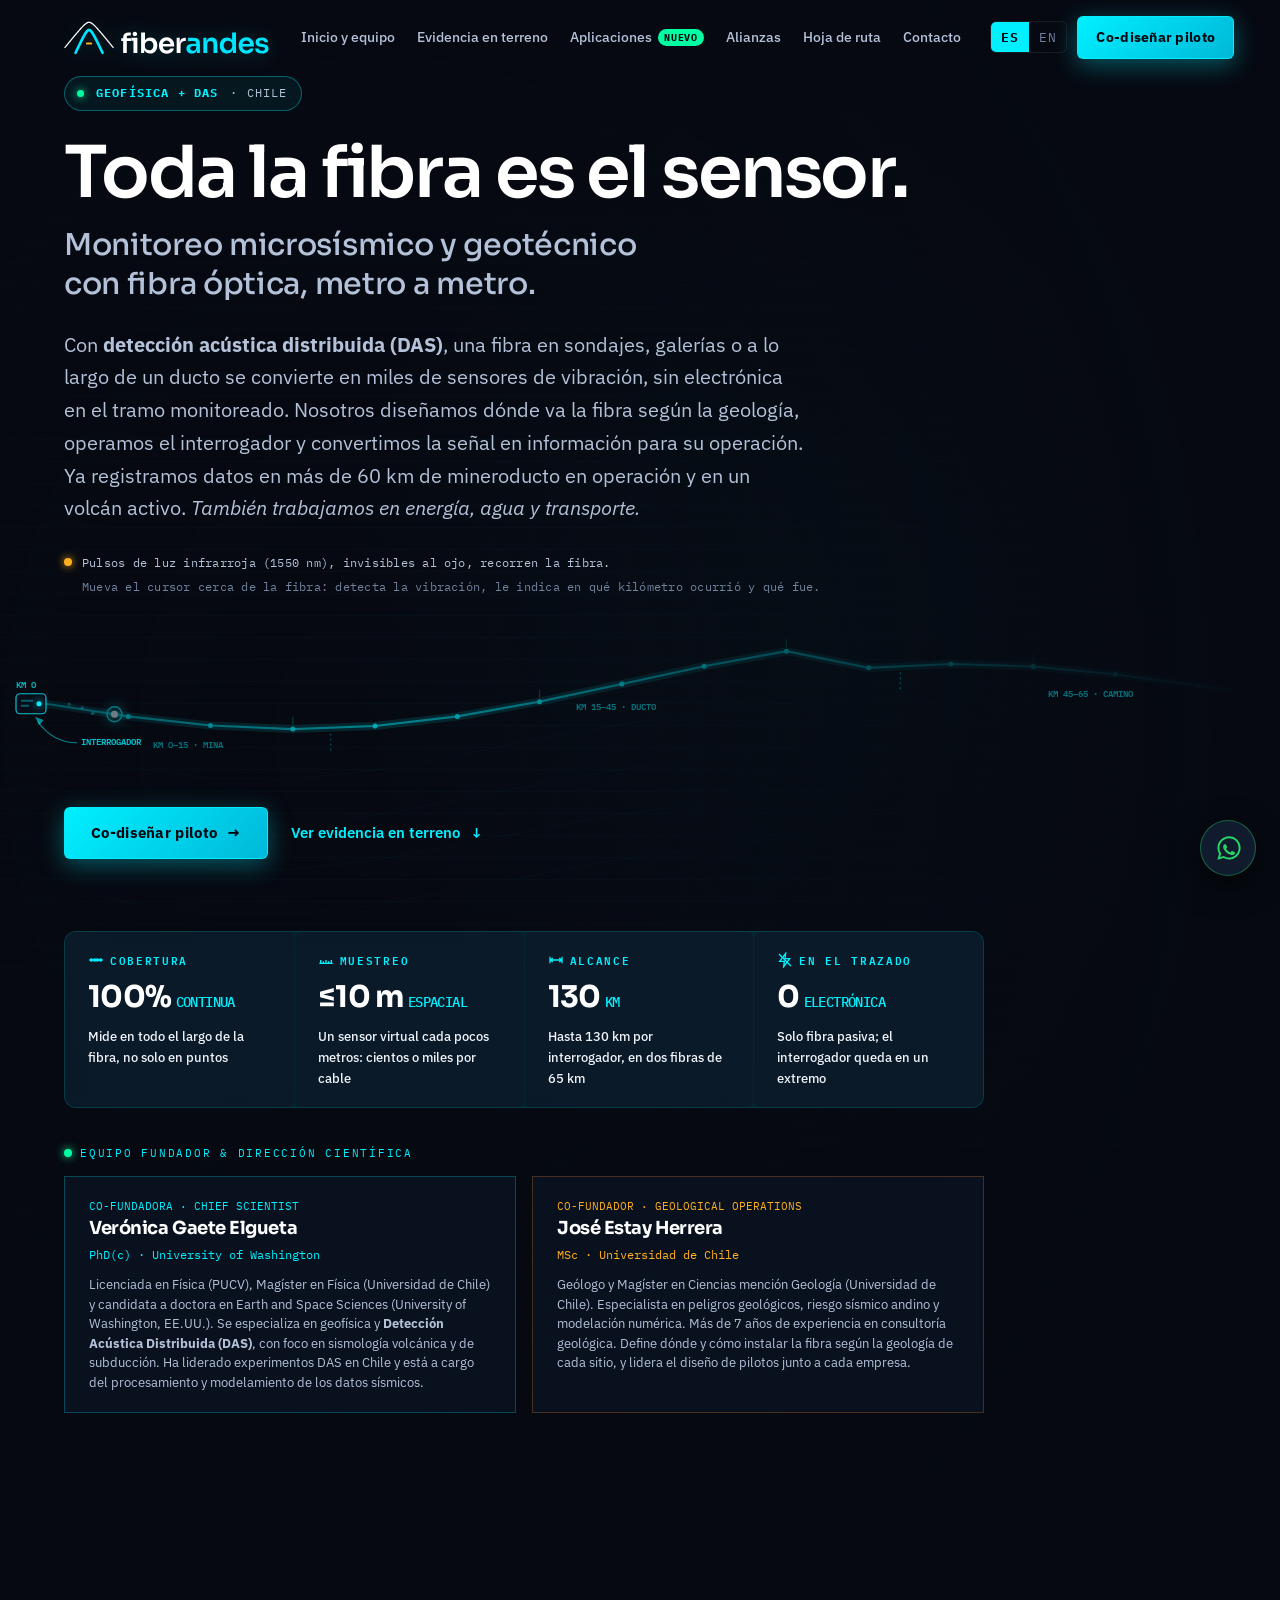
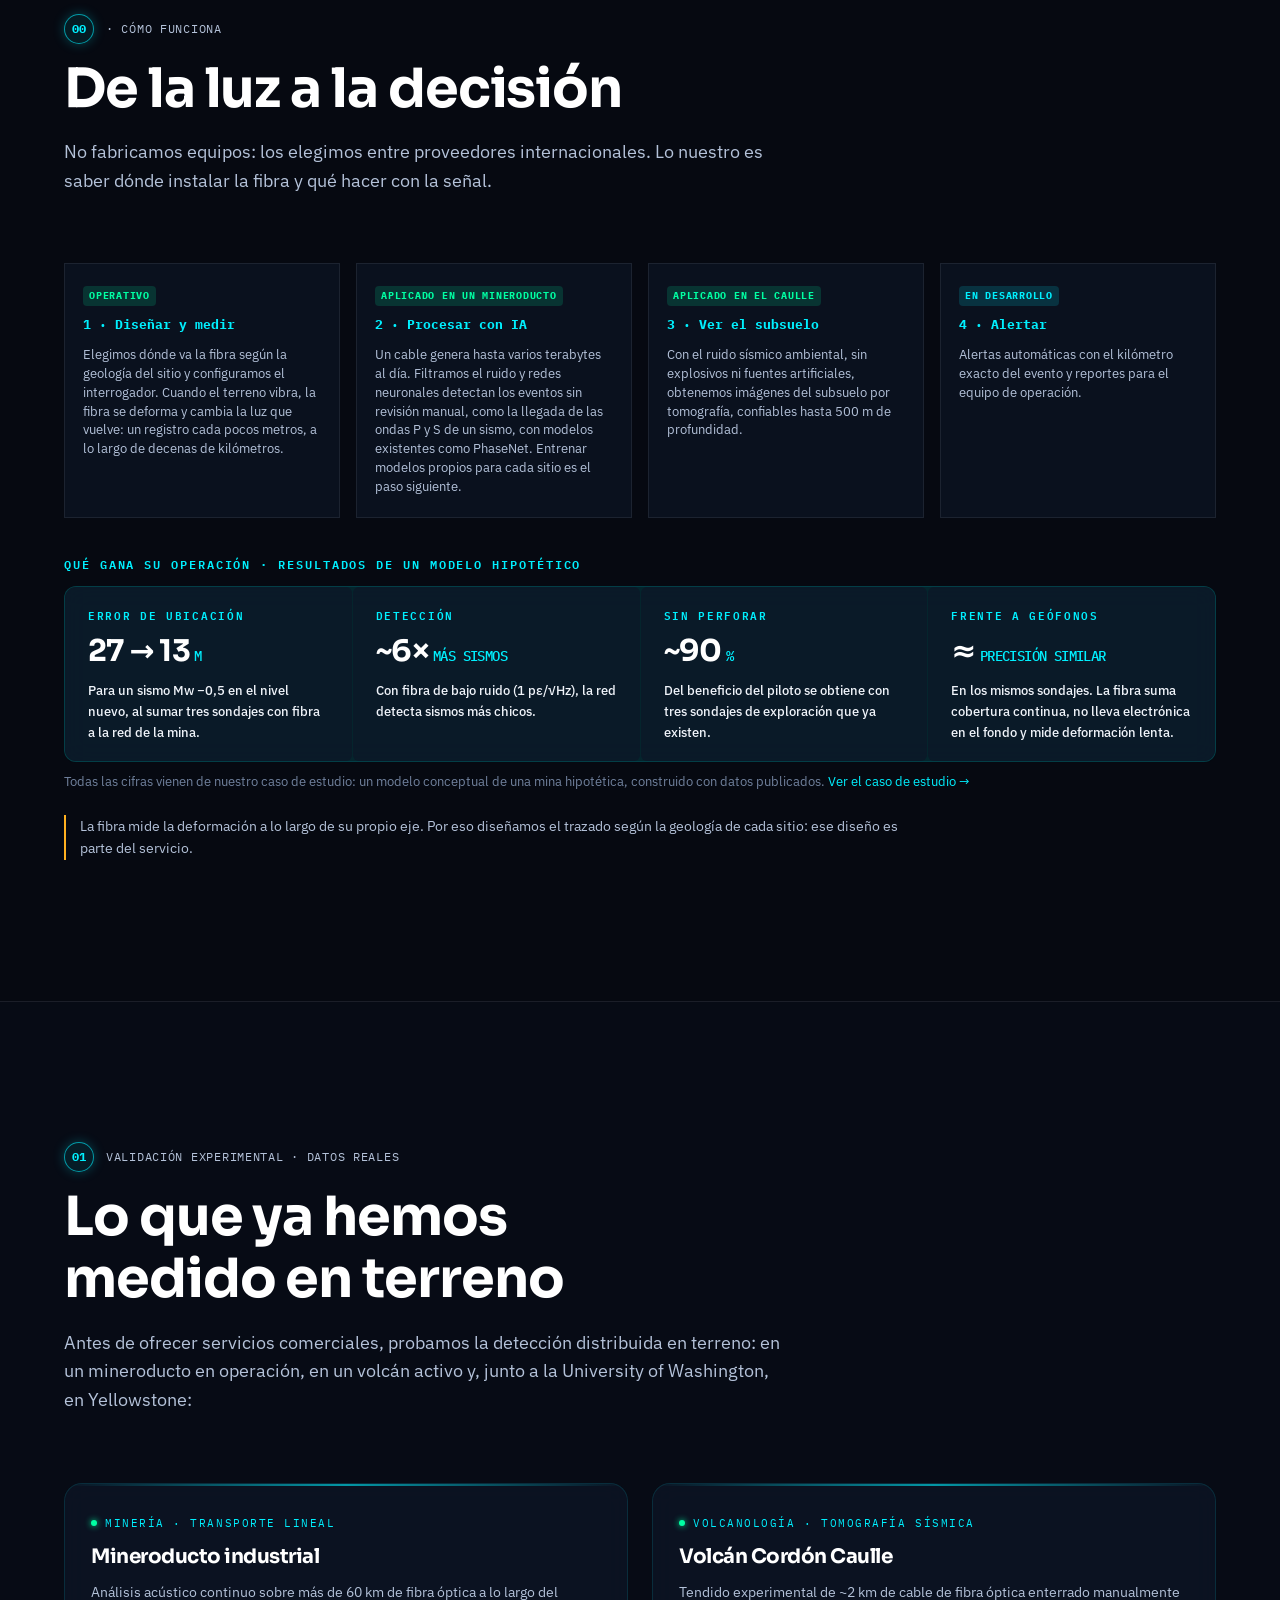
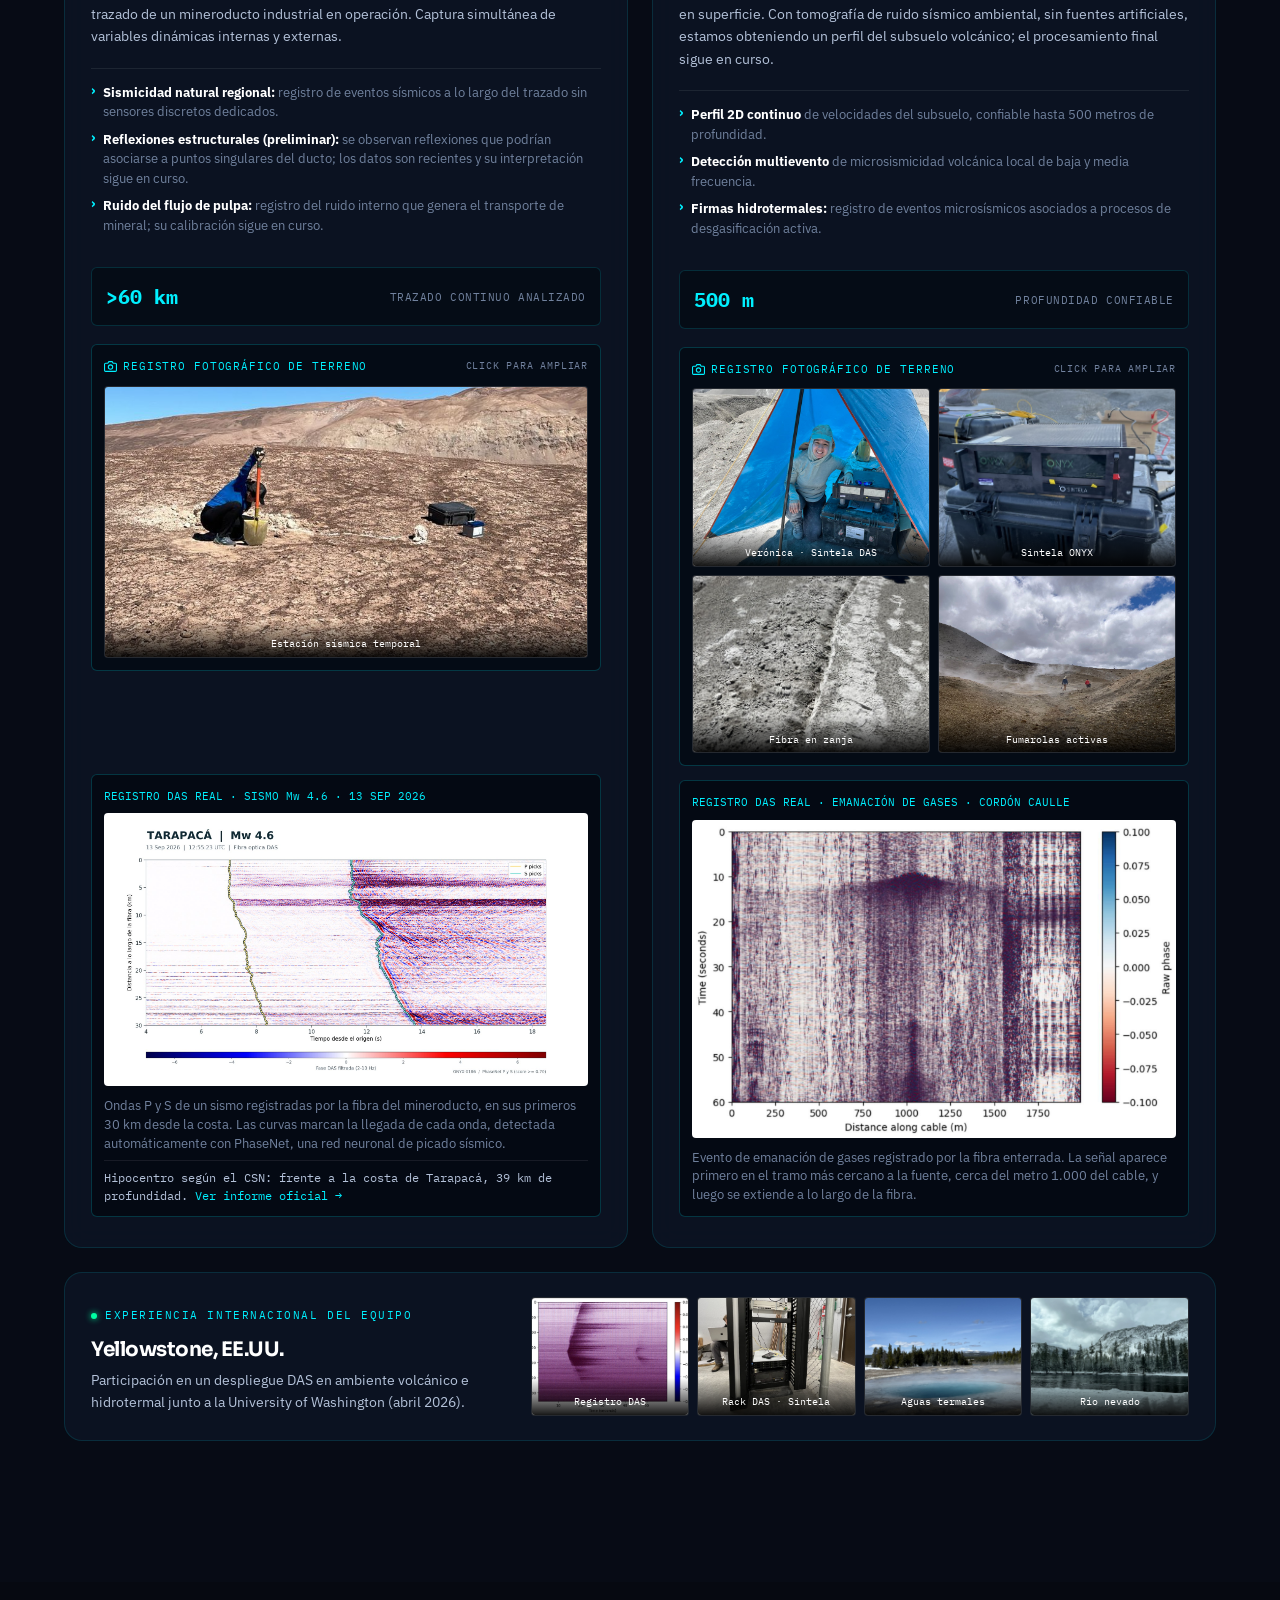
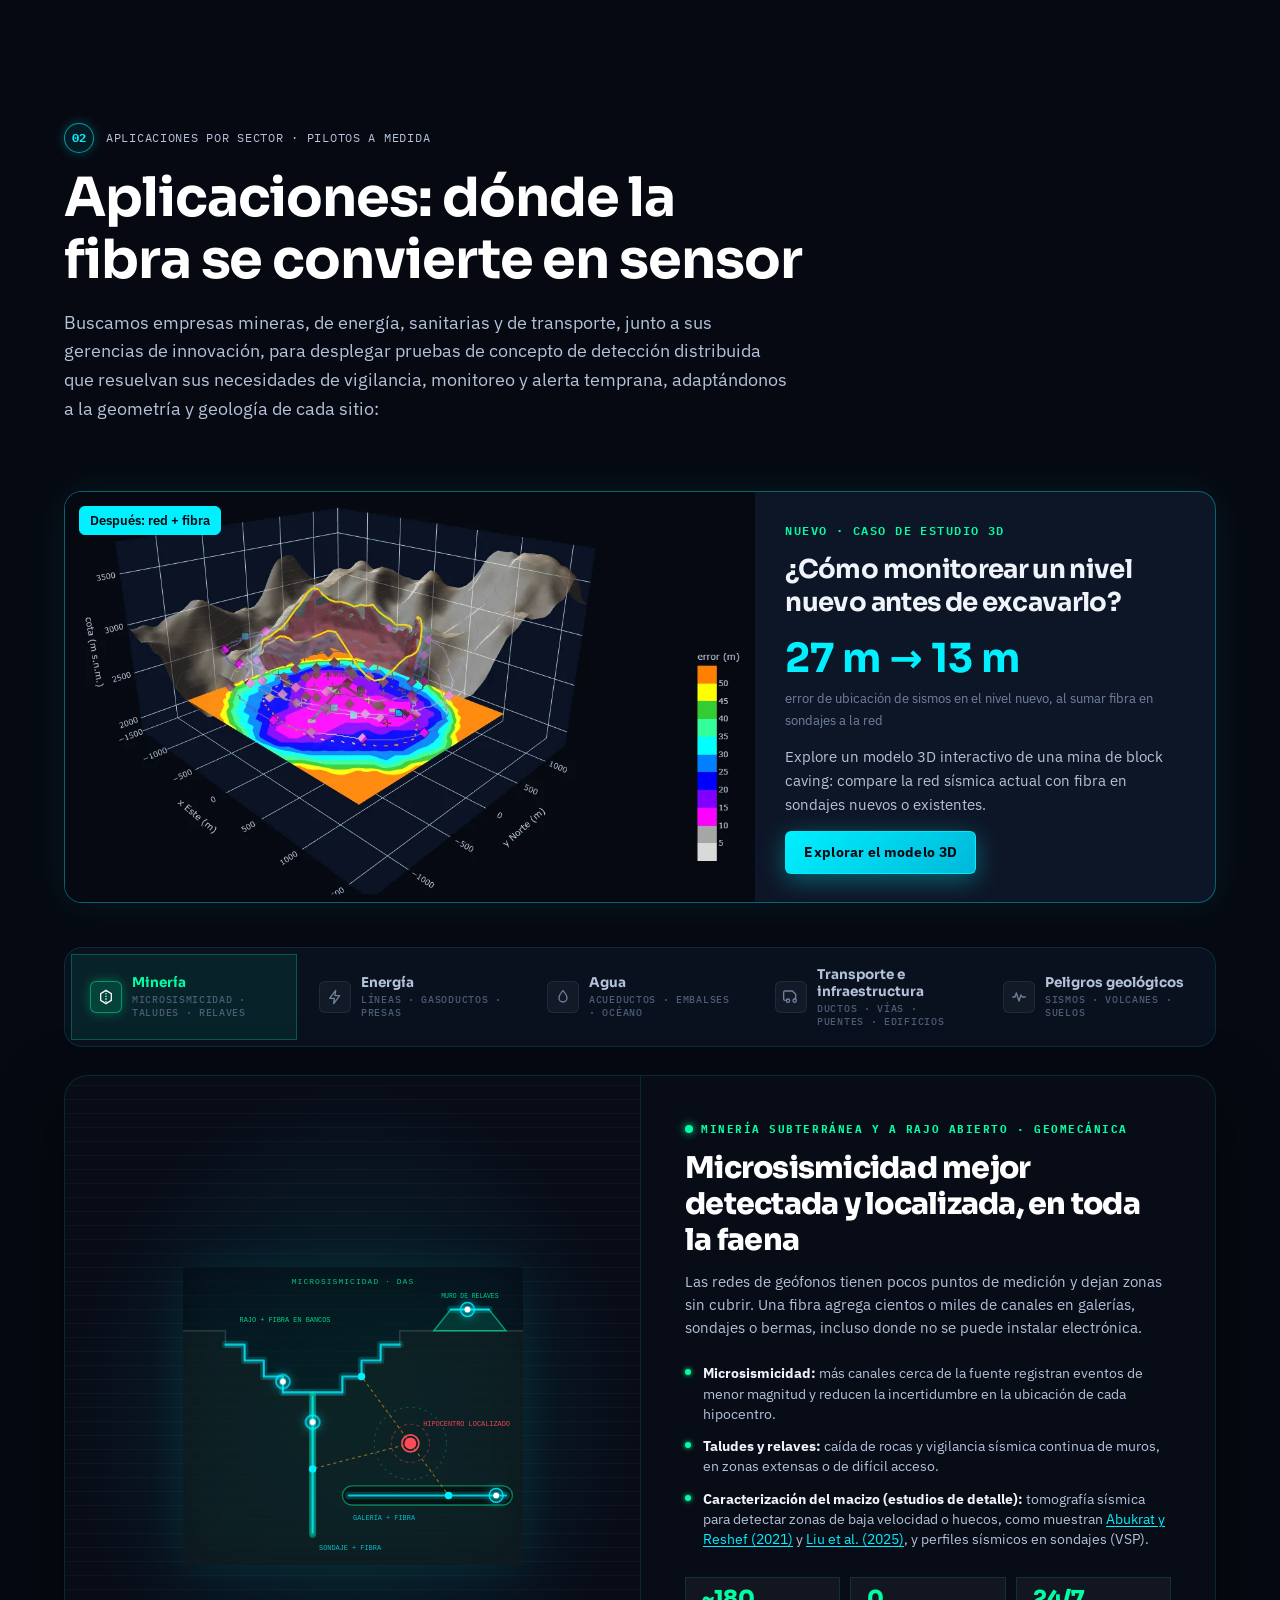
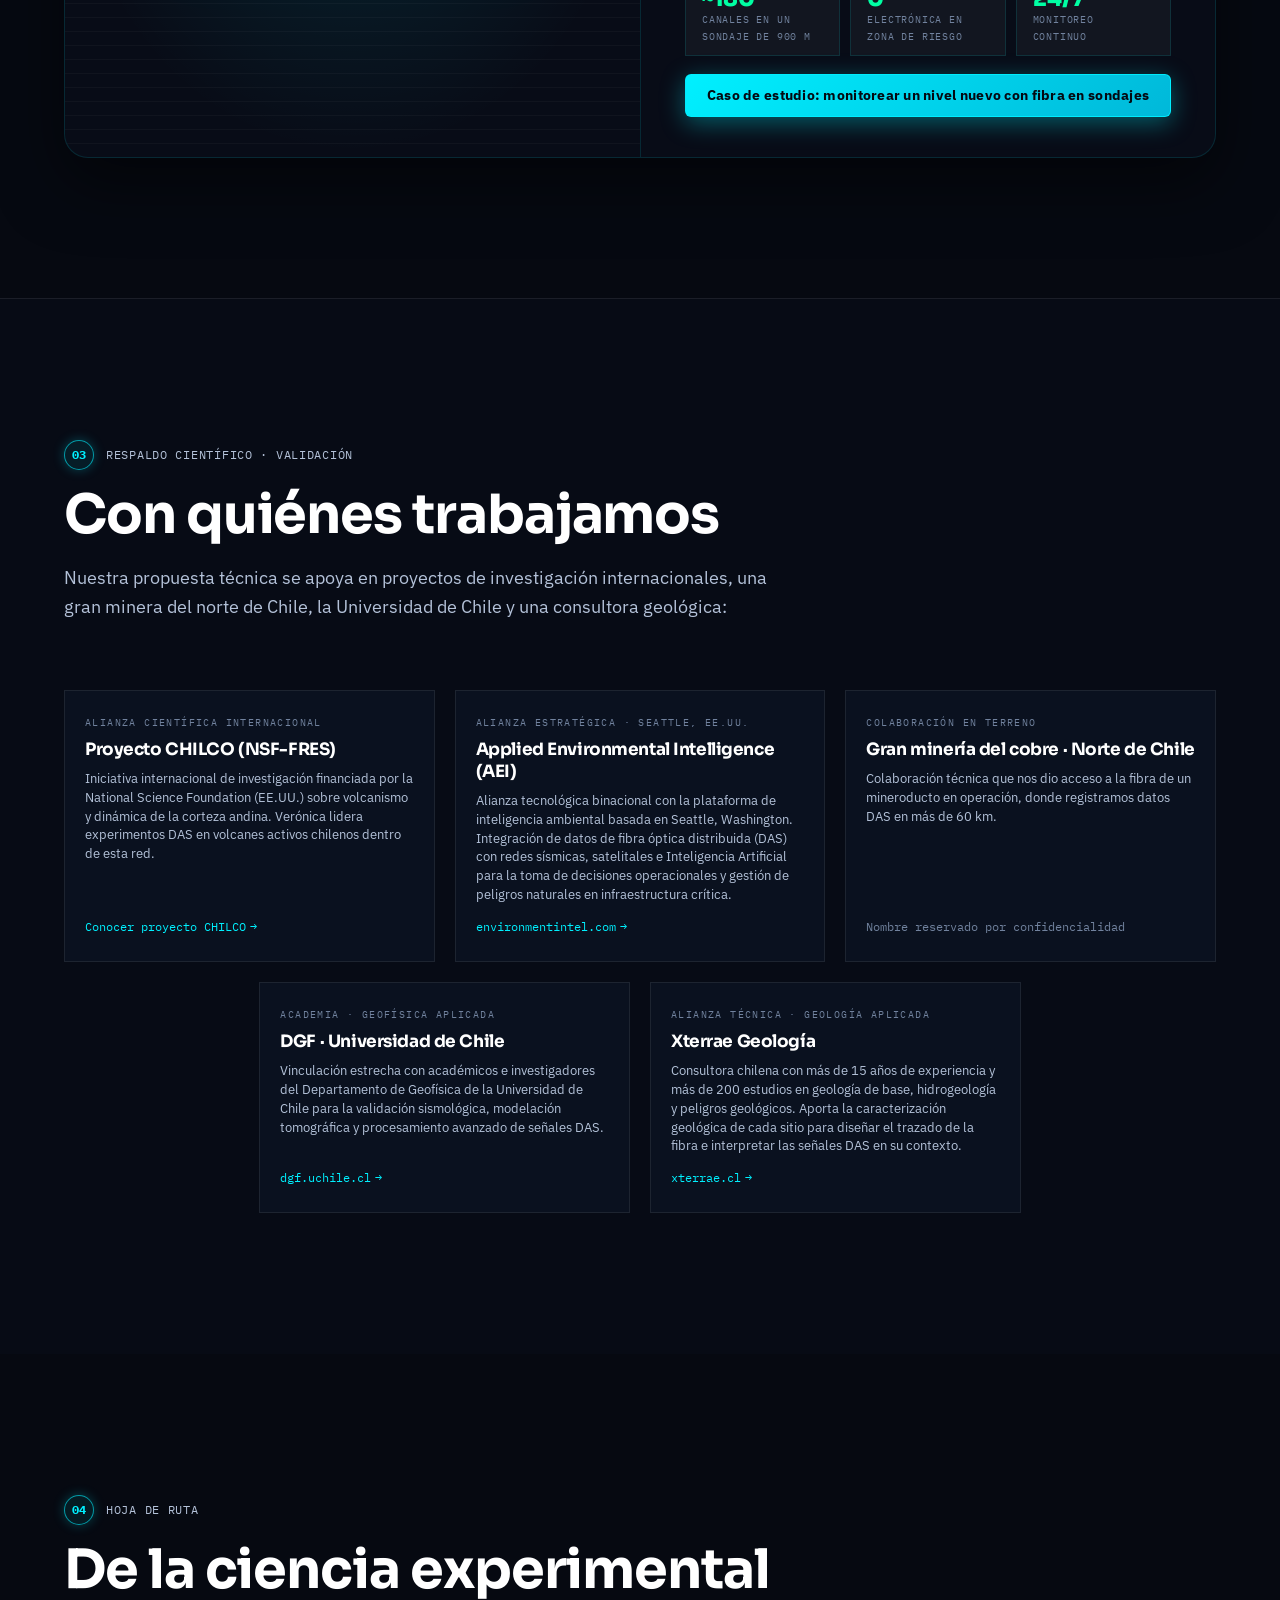
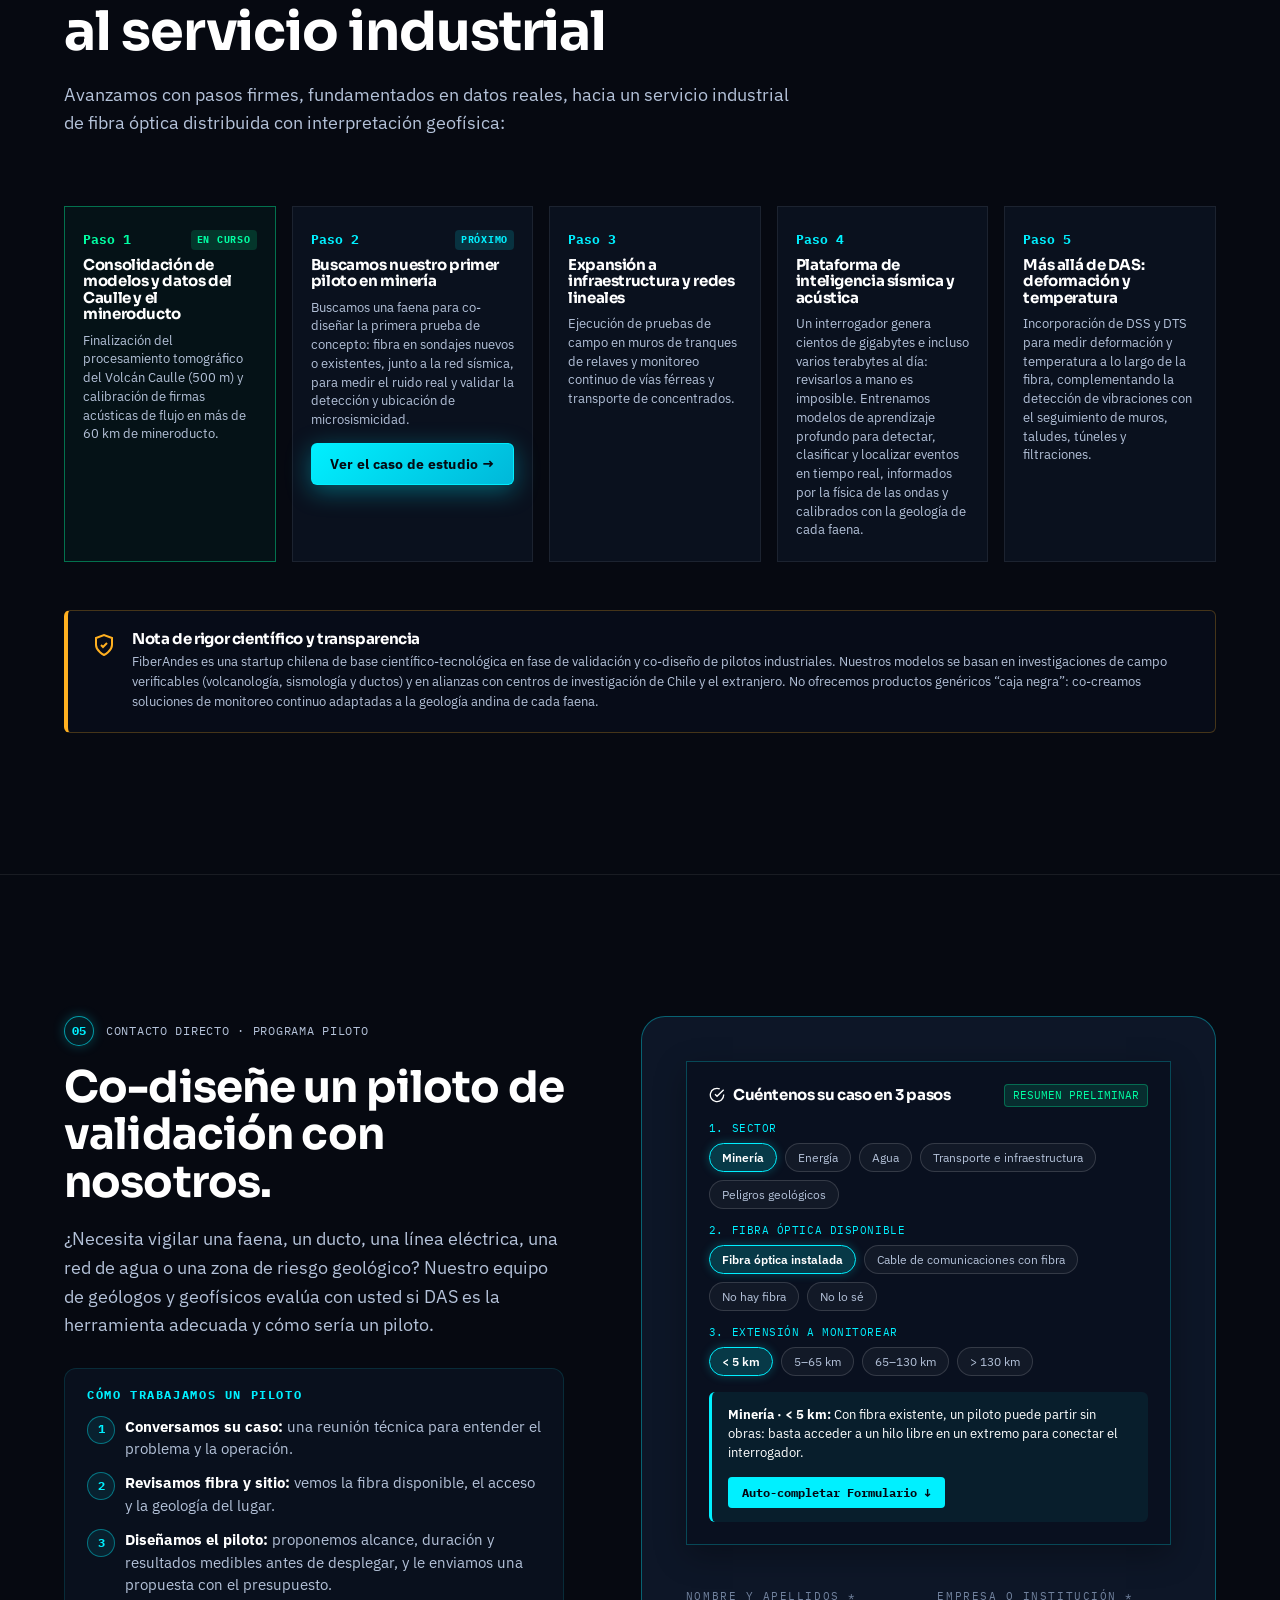
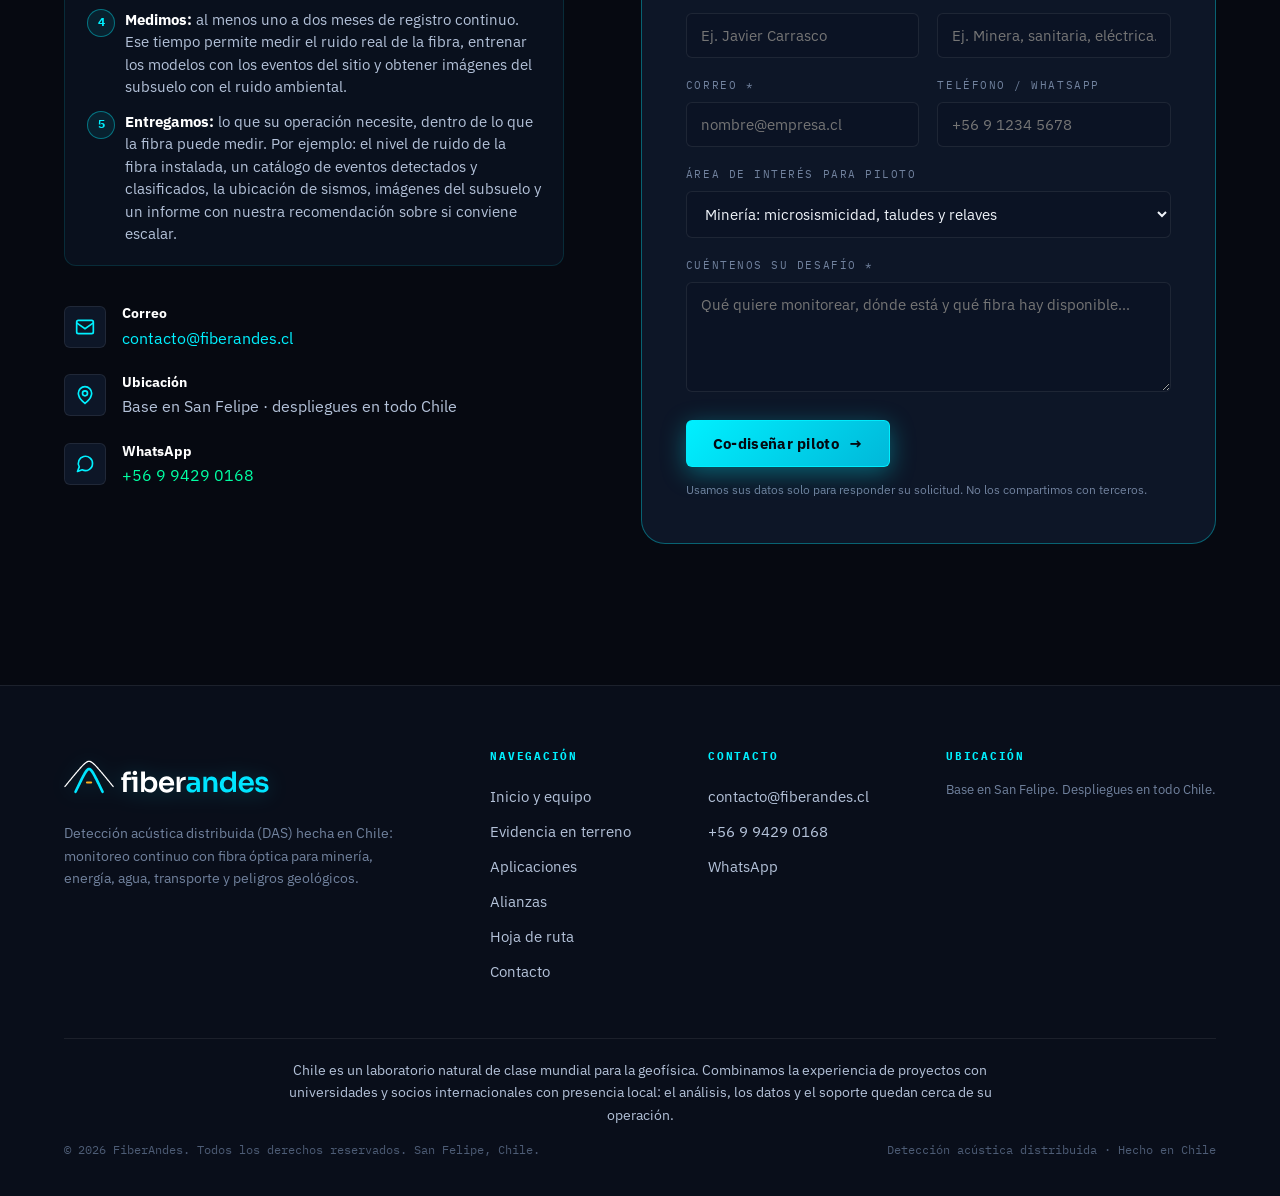
==== index.html @ 63cced43 "feat(site): know-how positioning, mining-focused hero, honest figures Reframe the homepage around de" ====
<!DOCTYPE html>
<html lang="es">
<head>
  <meta charset="UTF-8">
  <meta name="viewport" content="width=device-width, initial-scale=1.0">
  <title>FiberAndes &mdash; Fibra óptica como sensor (DAS) en Chile</title>
  <meta name="description" content="Detecci&oacute;n ac&uacute;stica distribuida (DAS) hecha en Chile: convertimos la fibra &oacute;ptica en miles de sensores para monitorear miner&iacute;a, energ&iacute;a, agua, transporte y peligros geol&oacute;gicos.">
  <meta name="author" content="FiberAndes">
  <meta name="robots" content="index, follow">
  <link rel="canonical" href="https://www.fiberandes.cl/">

  <!-- Open Graph / LinkedIn -->
  <meta property="og:type" content="website">
  <meta property="og:url" content="https://www.fiberandes.cl/">
  <meta property="og:site_name" content="FiberAndes">
  <meta property="og:locale" content="es_CL">
  <meta property="og:title" content="FiberAndes &mdash; Fibra óptica como sensor (DAS) en Chile">
  <meta property="og:description" content="Dise&ntilde;amos, medimos y analizamos con fibra &oacute;ptica distribuida (DAS): miles de sensores de vibraci&oacute;n a lo largo de un solo cable, para miner&iacute;a e infraestructura.">
  <meta property="og:image" content="https://www.fiberandes.cl/assets/og-image.jpg">

  <!-- Twitter Card -->
  <meta name="twitter:card" content="summary_large_image">
  <meta name="twitter:title" content="FiberAndes &mdash; Fibra óptica como sensor (DAS) en Chile">
  <meta name="twitter:description" content="Detecci&oacute;n ac&uacute;stica distribuida (DAS) con interpretaci&oacute;n geof&iacute;sica: convertimos la fibra &oacute;ptica en miles de sensores para miner&iacute;a e infraestructura en Chile.">
  <meta name="twitter:image" content="https://www.fiberandes.cl/assets/og-image.jpg">

  <meta name="theme-color" content="#060911">

  <!-- Favicon -->
  <link rel="icon" type="image/svg+xml" href="assets/favicon.svg?v=20261005_03">
  <link rel="apple-touch-icon" href="assets/app-icon.svg?v=20261005_03">

  <!-- Google Fonts -->
  <link rel="preconnect" href="https://fonts.googleapis.com">
  <link rel="preconnect" href="https://fonts.gstatic.com" crossorigin>
  <link href="https://fonts.googleapis.com/css2?family=IBM+Plex+Mono:wght@400;500;600;700&family=IBM+Plex+Sans:wght@400;500;600;700&family=Sora:wght@500;600;700;800&display=swap" rel="stylesheet">

  <link rel="stylesheet" href="css/styles.css?v=20261020_01">

  <!-- Structured Data JSON-LD -->
  <script type="application/ld+json">
  {
    "@context": "https://schema.org",
    "@graph": [
      {
        "@type": "Organization",
        "name": "FiberAndes",
        "alternateName": "FiberAndes Chile",
        "url": "https://www.fiberandes.cl",
        "logo": "https://www.fiberandes.cl/assets/logo-static.svg",
        "description": "Detecci&oacute;n ac&uacute;stica distribuida (DAS) hecha en Chile: convertimos la fibra &oacute;ptica en miles de sensores para monitorear miner&iacute;a, energ&iacute;a, agua, transporte y peligros geol&oacute;gicos.",
        "address": {
          "@type": "PostalAddress",
          "addressLocality": "San Felipe",
          "addressRegion": "Regi&oacute;n de Valpara&iacute;so",
          "addressCountry": "CL"
        },
        "contactPoint": {
          "@type": "ContactPoint",
          "email": "contacto@fiberandes.cl",
          "contactType": "sales",
          "availableLanguage": ["Spanish", "English"]
        }
      },
      {
        "@type": "WebSite",
        "name": "FiberAndes",
        "url": "https://www.fiberandes.cl",
        "inLanguage": ["es", "en"]
      }
    ]
  }
  </script>
</head>
<body>

  <!-- ============================ HEADER / NAVIGATION ============================ -->
  <header class="nav" role="banner">
    <div class="wrap">
      <a class="brand" href="index.html" aria-label="FiberAndes Inicio">
        <img class="logo-svg" src="assets/logo.svg?v=20261005_04" alt="FiberAndes &mdash; Distributed Sensing Chile">
      </a>

      <nav class="nav-links" role="navigation" aria-label="Men&uacute; principal">
        <a href="#inicio">Inicio y equipo</a>
        <a href="#evidencia">Evidencia en terreno</a>
        <a href="#caso-3d" class="nav-new">Aplicaciones <span class="badge-new">Nuevo</span></a>
        <a href="#alianzas">Alianzas</a>
        <a href="#roadmap">Hoja de ruta</a>
        <a href="#contacto">Contacto</a>
      </nav>

      <div class="nav-right">
        <div class="lang-toggle" role="group" aria-label="Selector de idioma">
          <button data-lang="es" class="active">ES</button>
          <button data-lang="en">EN</button>
        </div>

        <a href="#contacto" class="btn btn-primary btn-sm">Co-dise&ntilde;ar piloto</a>

        <button class="nav-toggle" aria-label="Abrir men&uacute; de navegaci&oacute;n" aria-expanded="false">
          <svg width="20" height="20" viewBox="0 0 24 24" fill="none" stroke="currentColor" stroke-width="2" stroke-linecap="round"><path d="M3 6h18M3 12h18M3 18h18"/></svg>
        </button>
      </div>
    </div>
  </header>

  <!-- Mobile Navigation Dropdown -->
  <div class="mobile-nav" role="navigation" aria-label="Men&uacute; m&oacute;vil">
    <a href="#inicio">Inicio y equipo</a>
    <a href="#evidencia">Evidencia en terreno</a>
    <a href="#caso-3d" class="nav-new">Aplicaciones <span class="badge-new">Nuevo</span></a>
    <a href="#alianzas">Alianzas</a>
    <a href="#roadmap">Hoja de ruta</a>
    <a href="#contacto">Contacto</a>
    <a href="#contacto" class="btn btn-primary" style="margin-top:20px;">Co-dise&ntilde;ar piloto</a>
  </div>

  <!-- Optical Telemetry Progress Ribbon (Mobile & Tablet) -->
  <div class="optical-telemetry-bar hidden" id="optical-telemetry-bar" aria-hidden="true">
    <div class="otdr-status">
      <span class="otdr-pulse-dot"></span>
      <span>PULSO &Oacute;PTICO:</span>
      <span class="otdr-section" id="mobile-otdr-section" data-i18n-skip>00 &middot; C&Oacute;MO FUNCIONA</span>
    </div>
    <div class="otdr-km" id="mobile-otdr-km" data-i18n-skip>KM 0.5 / 60 KM</div>
    <div class="telemetry-progress-line" id="mobile-telemetry-line"></div>
  </div>

  <!-- Vertical Continuous Optical Fiber Backbone (Desktop) -->
  <aside class="optical-backbone hidden" id="optical-backbone" aria-label="Navegaci&oacute;n &oacute;ptica continua por el cable">
    <div class="backbone-fiber-line"></div>
    <div class="backbone-fiber-lit" id="backbone-fiber-lit"></div>
    <div class="backbone-laser-pulse" id="backbone-laser-pulse" title="Pulso l&aacute;ser OTDR en tiempo real"></div>
    <div class="backbone-nodes">
      <a class="backbone-node active" href="#como-funciona" data-section="como-funciona" data-km="0.5" aria-label="Ir a Cómo funciona">
        <span class="node-dot"></span>
        <span class="node-tooltip"><span class="km">KM 0.5</span>C&oacute;mo funciona</span>
      </a>
      <a class="backbone-node" href="#evidencia" data-section="evidencia" data-km="1.5" aria-label="Ir a Evidencia en terreno">
        <span class="node-dot"></span>
        <span class="node-tooltip"><span class="km">KM 1.5</span>Evidencia en terreno</span>
      </a>
      <a class="backbone-node" href="#pilotos" data-section="pilotos" data-km="15.0" aria-label="Ir a Aplicaciones">
        <span class="node-dot"></span>
        <span class="node-tooltip"><span class="km">KM 15.0</span>Aplicaciones</span>
      </a>
      <a class="backbone-node" href="#alianzas" data-section="alianzas" data-km="40.0" aria-label="Ir a Alianzas">
        <span class="node-dot"></span>
        <span class="node-tooltip"><span class="km">KM 40.0</span>Alianzas</span>
      </a>
      <a class="backbone-node" href="#roadmap" data-section="roadmap" data-km="55.0" aria-label="Ir a Hoja de ruta">
        <span class="node-dot"></span>
        <span class="node-tooltip"><span class="km">KM 55.0</span>Hoja de ruta</span>
      </a>
      <a class="backbone-node" href="#contacto" data-section="contacto" data-km="60.0" aria-label="Ir a Contacto">
        <span class="node-dot"></span>
        <span class="node-tooltip"><span class="km">KM 60+</span>Contacto</span>
      </a>
    </div>
  </aside>

  <main>
    <!-- ============================ HERO SECTION ============================ -->
    <section class="hero" id="inicio">
      <canvas id="hero-canvas" aria-hidden="true"></canvas>
      <div class="hero-veil"></div>
      <canvas id="hero-canvas-ui" aria-hidden="true"></canvas>

      <div class="wrap">
        <div class="hero-content">
          <div class="hero-pill-row reveal">
            <span class="eyebrow"><span class="idx">GEOF&Iacute;SICA + DAS</span> <span>&middot; Chile</span></span>
          </div>

          <h1 class="hero-tag reveal">
            <span>Toda la fibra es el sensor.</span><br>
            <span class="gradient-text">Monitoreo micros&iacute;smico y geot&eacute;cnico con fibra &oacute;ptica, metro a metro.</span>
          </h1>

          <p class="hero-sub reveal">
            Con <strong>detecci&oacute;n ac&uacute;stica distribuida (DAS)</strong>, una fibra en sondajes, galer&iacute;as o a lo largo de un ducto se convierte en miles de sensores de vibraci&oacute;n, sin electr&oacute;nica en el tramo monitoreado. Nosotros dise&ntilde;amos d&oacute;nde va la fibra seg&uacute;n la geolog&iacute;a, operamos el interrogador y convertimos la se&ntilde;al en informaci&oacute;n para su operaci&oacute;n. Ya registramos datos en m&aacute;s de 60 km de mineroducto en operaci&oacute;n y en un volc&aacute;n activo. <em>Tambi&eacute;n trabajamos en energ&iacute;a, agua y transporte.</em>
          </p>

          <!-- Lane where hero-canvas.js draws the live fiber demo -->
          <div class="hero-demo-stage" aria-hidden="true">
            <p class="hero-demo-hint">
              <span class="hint-dot"></span>
              <span class="hint-text">
              <span class="hint-note">Pulsos de luz infrarroja (1550 nm), invisibles al ojo, recorren la fibra.</span>
              <span class="hint-pointer">Mueva el cursor cerca de la fibra: detecta la vibraci&oacute;n, le indica en qu&eacute; kil&oacute;metro ocurri&oacute; y qu&eacute; fue.</span>
              <span class="hint-touch">Toque cerca de la fibra: detecta la vibraci&oacute;n, le indica en qu&eacute; kil&oacute;metro ocurri&oacute; y qu&eacute; fue.</span>
              </span>
            </p>
          </div>

          <div class="hero-cta reveal">
            <a href="#contacto" class="btn btn-primary" title="Describa su caso de uso y reciba una propuesta técnica">
              Co-dise&ntilde;ar piloto <span class="arr">&rarr;</span>
            </a>
            <a href="#evidencia" class="btn btn-secondary">
              Ver evidencia en terreno <span class="arr">&darr;</span>
            </a>
          </div>

          <!-- Hero Real-Time Telemetry Ribbon -->
          <div class="hero-telemetry reveal">
            <div class="telemetry-cell">
              <span class="telemetry-label">
                <svg width="16" height="16" viewBox="0 0 24 24" fill="none" stroke="currentColor" stroke-width="2"><path d="M2 12h20"/><circle cx="5" cy="12" r="1.6" fill="currentColor"/><circle cx="10" cy="12" r="1.6" fill="currentColor"/><circle cx="14" cy="12" r="1.6" fill="currentColor"/><circle cx="19" cy="12" r="1.6" fill="currentColor"/></svg>
                <span>COBERTURA</span>
              </span>
              <div class="telemetry-value">100%<span class="unit">CONTINUA</span></div>
              <p class="telemetry-desc">Mide en todo el largo de la fibra, no solo en puntos</p>
            </div>

            <div class="telemetry-cell">
              <span class="telemetry-label">
                <svg width="16" height="16" viewBox="0 0 24 24" fill="none" stroke="currentColor" stroke-width="2"><path d="M2 17h20M4 17v-5M8 17v-3M12 17v-5M16 17v-3M20 17v-5"/></svg>
                <span>MUESTREO</span>
              </span>
              <div class="telemetry-value">&le;10 m<span class="unit">ESPACIAL</span></div>
              <p class="telemetry-desc">Un sensor virtual cada pocos metros: cientos o miles por cable</p>
            </div>

            <div class="telemetry-cell">
              <span class="telemetry-label">
                <svg width="16" height="16" viewBox="0 0 24 24" fill="none" stroke="currentColor" stroke-width="2"><path d="M3 7v10M21 7v10M3 12h18M7 9l-3 3 3 3M17 9l3 3-3 3"/></svg>
                <span>ALCANCE</span>
              </span>
              <div class="telemetry-value">130<span class="unit">KM</span></div>
              <p class="telemetry-desc">Hasta 130 km por interrogador, en dos fibras de 65 km</p>
            </div>

            <div class="telemetry-cell">
              <span class="telemetry-label">
                <svg width="16" height="16" viewBox="0 0 24 24" fill="none" stroke="currentColor" stroke-width="2"><path d="M13 2 4 14h7l-1 8 9-12h-7l1-8z"/><path d="M3 3l18 18"/></svg>
                <span>EN EL TRAZADO</span>
              </span>
              <div class="telemetry-value">0<span class="unit">ELECTR&Oacute;NICA</span></div>
              <p class="telemetry-desc">Solo fibra pasiva; el interrogador queda en un extremo</p>
            </div>
          </div>

          <!-- Scientific Leadership & Founders Ribbon -->
          <div class="hero-founders reveal" style="margin-top: 36px;">
            <div style="font-family: var(--font-mono); font-size: 11px; letter-spacing: 0.16em; text-transform: uppercase; color: var(--cyan); margin-bottom: 14px; display: flex; align-items: center; gap: 8px;">
              <span style="display:inline-block; width:8px; height:8px; border-radius:50%; background:var(--emerald); box-shadow:0 0 8px var(--emerald);"></span>
              <span>EQUIPO FUNDADOR &amp; DIRECCI&Oacute;N CIENT&Iacute;FICA</span>
            </div>
            <div class="founders-grid" style="display: grid; grid-template-columns: repeat(auto-fit, minmax(280px, 1fr)); gap: 16px;">
              <div class="founder-card" style="background: rgba(11, 20, 36, 0.75); border: 1px solid rgba(0, 240, 255, 0.25); border-radius: var(--r-md); padding: 20px 24px; backdrop-filter: blur(8px);">
                <div style="font-family: var(--font-mono); font-size: 11px; color: var(--cyan); text-transform: uppercase; margin-bottom: 4px;">CO-FUNDADORA &middot; CHIEF SCIENTIST</div>
                <h3 style="font-size: 18px; color: #fff; margin-bottom: 6px;">Ver&oacute;nica Gaete Elgueta</h3>
                <div style="font-family: var(--font-mono); font-size: 12px; color: var(--cyan); margin-bottom: 10px;">PhD(c) &middot; University of Washington</div>
                <p style="font-size: 13px; color: var(--fg-1); line-height: 1.5; margin: 0;">
                  Licenciada en F&iacute;sica (PUCV), Mag&iacute;ster en F&iacute;sica (Universidad de Chile) y candidata a doctora en Earth and Space Sciences (University of Washington, EE.UU.). Se especializa en geof&iacute;sica y <strong>Detecci&oacute;n Ac&uacute;stica Distribuida (DAS)</strong>, con foco en sismolog&iacute;a volc&aacute;nica y de subducci&oacute;n. Ha liderado experimentos DAS en Chile y est&aacute; a cargo del procesamiento y modelamiento de los datos s&iacute;smicos.
                </p>
              </div>

              <div class="founder-card" style="background: rgba(11, 20, 36, 0.75); border: 1px solid rgba(255, 140, 40, 0.25); border-radius: var(--r-md); padding: 20px 24px; backdrop-filter: blur(8px);">
                <div style="font-family: var(--font-mono); font-size: 11px; color: var(--amber); text-transform: uppercase; margin-bottom: 4px;">CO-FUNDADOR &middot; GEOLOGICAL OPERATIONS</div>
                <h3 style="font-size: 18px; color: #fff; margin-bottom: 6px;">Jos&eacute; Estay Herrera</h3>
                <div style="font-family: var(--font-mono); font-size: 12px; color: var(--amber); margin-bottom: 10px;">MSc &middot; Universidad de Chile</div>
                <p style="font-size: 13px; color: var(--fg-1); line-height: 1.5; margin: 0;">
                  Ge&oacute;logo y Mag&iacute;ster en Ciencias menci&oacute;n Geolog&iacute;a (Universidad de Chile). Especialista en peligros geol&oacute;gicos, riesgo s&iacute;smico andino y modelaci&oacute;n num&eacute;rica. M&aacute;s de 7 a&ntilde;os de experiencia en consultor&iacute;a geol&oacute;gica. Define d&oacute;nde y c&oacute;mo instalar la fibra seg&uacute;n la geolog&iacute;a de cada sitio, y lidera el dise&ntilde;o de pilotos junto a cada empresa.
                </p>
              </div>
            </div>
          </div>
        </div>
      </div>
    </section>

    <!-- ============================ SECTION 00: COMO FUNCIONA ============================ -->
    <section class="section-pad" id="como-funciona">
      <div class="wrap">
        <div class="section-head reveal">
          <span class="eyebrow"><span class="idx">00</span> <span>&middot; C&oacute;mo funciona</span></span>
          <h2 class="h-section">De la luz a la decisi&oacute;n</h2>
          <p class="lead">No fabricamos equipos: los elegimos entre proveedores internacionales. Lo nuestro es saber d&oacute;nde instalar la fibra y qu&eacute; hacer con la se&ntilde;al.</p>
        </div>

        <div class="how-grid reveal">
          <div class="roadmap-card">
            <div class="roadmap-quarter"><span>1 &middot; Dise&ntilde;ar y medir</span><span class="roadmap-badge">OPERATIVO</span></div>
            <p class="roadmap-desc">Elegimos d&oacute;nde va la fibra seg&uacute;n la geolog&iacute;a del sitio y configuramos el interrogador. Cuando el terreno vibra, la fibra se deforma y cambia la luz que vuelve: un registro cada pocos metros, a lo largo de decenas de kil&oacute;metros.</p>
          </div>
          <div class="roadmap-card">
            <div class="roadmap-quarter"><span>2 &middot; Procesar con IA</span><span class="roadmap-badge">APLICADO EN UN MINERODUCTO</span></div>
            <p class="roadmap-desc">Un cable genera hasta varios terabytes al d&iacute;a. Filtramos el ruido y redes neuronales detectan los eventos sin revisi&oacute;n manual, como la llegada de las ondas P y S de un sismo, con modelos existentes como PhaseNet. Entrenar modelos propios para cada sitio es el paso siguiente.</p>
          </div>
          <div class="roadmap-card">
            <div class="roadmap-quarter"><span>3 &middot; Ver el subsuelo</span><span class="roadmap-badge">APLICADO EN EL CAULLE</span></div>
            <p class="roadmap-desc">Con el ruido s&iacute;smico ambiental, sin explosivos ni fuentes artificiales, obtenemos im&aacute;genes del subsuelo por tomograf&iacute;a, confiables hasta 500 m de profundidad.</p>
          </div>
          <div class="roadmap-card">
            <div class="roadmap-quarter"><span>4 &middot; Alertar</span><span class="roadmap-badge roadmap-badge-next">EN DESARROLLO</span></div>
            <p class="roadmap-desc">Alertas autom&aacute;ticas con el kil&oacute;metro exacto del evento y reportes para el equipo de operaci&oacute;n.</p>
          </div>
        </div>

        <h3 class="gains-title reveal">Qu&eacute; gana su operaci&oacute;n &middot; resultados de un modelo hipot&eacute;tico</h3>
        <div class="hero-telemetry gains-grid reveal">
          <div class="telemetry-cell">
            <span class="telemetry-label">ERROR DE UBICACI&Oacute;N</span>
            <div class="telemetry-value">27 &rarr; 13<span class="unit">M</span></div>
            <p class="telemetry-desc">Para un sismo Mw &minus;0,5 en el nivel nuevo, al sumar tres sondajes con fibra a la red de la mina.</p>
          </div>
          <div class="telemetry-cell">
            <span class="telemetry-label">DETECCI&Oacute;N</span>
            <div class="telemetry-value">~6&times;<span class="unit">M&Aacute;S SISMOS</span></div>
            <p class="telemetry-desc">Con fibra de bajo ruido (1 p&epsilon;/&radic;Hz), la red detecta sismos m&aacute;s chicos.</p>
          </div>
          <div class="telemetry-cell">
            <span class="telemetry-label">SIN PERFORAR</span>
            <div class="telemetry-value">~90<span class="unit">%</span></div>
            <p class="telemetry-desc">Del beneficio del piloto se obtiene con tres sondajes de exploraci&oacute;n que ya existen.</p>
          </div>
          <div class="telemetry-cell">
            <span class="telemetry-label">FRENTE A GE&Oacute;FONOS</span>
            <div class="telemetry-value">&asymp;<span class="unit">PRECISI&Oacute;N SIMILAR</span></div>
            <p class="telemetry-desc">En los mismos sondajes. La fibra suma cobertura continua, no lleva electr&oacute;nica en el fondo y mide deformaci&oacute;n lenta.</p>
          </div>
        </div>
        <p class="gains-source reveal">Todas las cifras vienen de nuestro caso de estudio: un modelo conceptual de una mina hipot&eacute;tica, construido con datos publicados. <a href="caso-nivel-nuevo.html">Ver el caso de estudio &rarr;</a></p>

        <p class="how-note reveal">La fibra mide la deformaci&oacute;n a lo largo de su propio eje. Por eso dise&ntilde;amos el trazado seg&uacute;n la geolog&iacute;a de cada sitio: ese dise&ntilde;o es parte del servicio.</p>
      </div>
    </section>

    <!-- ============================ SECTION 01: EVIDENCIA EN TERRENO ============================ -->
    <section class="section-pad" id="evidencia" style="background: rgba(9, 14, 26, 0.6); border-top: 1px solid var(--line-light);">
      <div class="wrap">
        <div class="section-head reveal">
          <span class="eyebrow"><span class="idx">01</span> <span>Validaci&oacute;n Experimental &middot; Datos Reales</span></span>
          <h2 class="h-section">Lo que ya hemos medido en terreno</h2>
          <p class="lead">
            Antes de ofrecer servicios comerciales, probamos la detecci&oacute;n distribuida en terreno: en un mineroducto en operaci&oacute;n, en un volc&aacute;n activo y, junto a la University of Washington, en Yellowstone:
          </p>
        </div>

        <div class="evidence-grid reveal">
          <!-- Card 1: Mineroducto Industrial -->
          <div class="evidence-card">
            <div class="evidence-tag">
              <span class="dot"></span>
              <span>MINER&Iacute;A &middot; TRANSPORTE LINEAL</span>
            </div>
            <h3 class="evidence-title">Mineroducto industrial</h3>
            <p class="evidence-desc">
              An&aacute;lisis ac&uacute;stico continuo sobre m&aacute;s de 60 km de fibra &oacute;ptica a lo largo del trazado de un mineroducto industrial en operaci&oacute;n. Captura simult&aacute;nea de variables din&aacute;micas internas y externas.
            </p>
            <ul class="evidence-highlights">
              <li><span><strong>Sismicidad natural regional:</strong> registro de eventos s&iacute;smicos a lo largo del trazado sin sensores discretos dedicados.</span></li>
              <li><span><strong>Reflexiones estructurales (preliminar):</strong> se observan reflexiones que podr&iacute;an asociarse a puntos singulares del ducto; los datos son recientes y su interpretaci&oacute;n sigue en curso.</span></li>
              <li><span><strong>Ruido del flujo de pulpa:</strong> registro del ruido interno que genera el transporte de mineral; su calibraci&oacute;n sigue en curso.</span></li>
            </ul>
            <div class="evidence-metric-box">
              <span class="metric-num">&gt;60 km</span>
              <span class="metric-label">Trazado Continuo Analizado</span>
            </div>

            <div class="field-photos-wrap">
              <div class="field-photos-header">
                <span>
                  <svg width="13" height="13" viewBox="0 0 24 24" fill="none" stroke="currentColor" stroke-width="2"><path d="M23 19a2 2 0 0 1-2 2H3a2 2 0 0 1-2-2V8a2 2 0 0 1 2-2h4l2-3h6l2 3h4a2 2 0 0 1 2 2z"/><circle cx="12" cy="13" r="4"/></svg>
                  <span>Registro Fotogr&aacute;fico de Terreno</span>
                </span>
                <span style="font-size: 10px; color: var(--fg-2);">Click para ampliar</span>
              </div>
              <div class="field-photos-grid single">
                <div class="field-photo-card station-photo" data-title="Instalaci&oacute;n de estaci&oacute;n s&iacute;smica temporal &middot; Norte de Chile" data-desc="Ver&oacute;nica instalando una de las dos estaciones s&iacute;smicas temporales que complementan el arreglo DAS en la costa de Tarapac&aacute;, para observar en alta resoluci&oacute;n la sismicidad superficial en una zona de subducci&oacute;n." data-tags="Tarapac&aacute;, Estaci&oacute;n s&iacute;smica temporal, Septiembre 2026" data-img="images/north-chile/seismic-station-install.jpg">
                  <img src="images/north-chile/seismic-station-install.jpg" alt="Ver&oacute;nica instalando una estaci&oacute;n s&iacute;smica temporal en el desierto de Tarapac&aacute;" loading="lazy">
                  <div class="photo-caption-bar">Estaci&oacute;n s&iacute;smica temporal</div>
                </div>
              </div>
            </div>

            <!-- Real DAS record: Mw 4.6 earthquake on the pipeline fiber -->
            <div class="evidence-viz-strip">
              <div class="evidence-viz-header">
                <span>REGISTRO DAS REAL &middot; SISMO Mw 4.6 &middot; 13 SEP 2026</span>
              </div>
              <div class="field-photo-card das-record" data-title="Registro DAS real &middot; Sismo Mw 4.6 &middot; 13 sep 2026" data-desc="Ondas P y S de un sismo registradas por la fibra del mineroducto, en sus primeros 30 km desde la costa. Las curvas marcan la llegada de cada onda, detectada autom&aacute;ticamente con PhaseNet, una red neuronal de picado s&iacute;smico." data-tags="Tarapac&aacute;, Fibra del mineroducto, PhaseNet" data-img="images/north-chile/das-mw46-p-s-picks-web.jpg">
                <img src="images/north-chile/das-mw46-p-s-picks-web.jpg" alt="Registro DAS de un sismo Mw 4.6 con llegadas de ondas P y S a lo largo de 30 km de fibra desde la costa" loading="lazy">
              </div>
              <p class="das-record-caption">Ondas P y S de un sismo registradas por la fibra del mineroducto, en sus primeros 30 km desde la costa. Las curvas marcan la llegada de cada onda, detectada autom&aacute;ticamente con PhaseNet, una red neuronal de picado s&iacute;smico.</p>
              <p class="das-record-source">Hipocentro seg&uacute;n el CSN: frente a la costa de Tarapac&aacute;, 39 km de profundidad. <a href="https://www.sismologia.cl/sismicidad/informes/2026/09/382878.html" target="_blank" rel="noopener">Ver informe oficial &rarr;</a></p>
            </div>
          </div>

          <!-- Card 2: Volcán Cordón Caulle -->
          <div class="evidence-card">
            <div class="evidence-tag">
              <span class="dot"></span>
              <span>VOLCANOLOG&Iacute;A &middot; TOMOGRAF&Iacute;A S&Iacute;SMICA</span>
            </div>
            <h3 class="evidence-title">Volc&aacute;n Cord&oacute;n Caulle</h3>
            <p class="evidence-desc">
              Tendido experimental de ~2 km de cable de fibra &oacute;ptica enterrado manualmente en superficie. Con tomograf&iacute;a de ruido s&iacute;smico ambiental, sin fuentes artificiales, estamos obteniendo un perfil del subsuelo volc&aacute;nico; el procesamiento final sigue en curso.
            </p>
            <ul class="evidence-highlights">
              <li><span><strong>Perfil 2D continuo</strong> de velocidades del subsuelo, confiable hasta 500 metros de profundidad.</span></li>
              <li><span><strong>Detecci&oacute;n multievento</strong> de microsismicidad volc&aacute;nica local de baja y media frecuencia.</span></li>
              <li><span><strong>Firmas hidrotermales:</strong> registro de eventos micros&iacute;smicos asociados a procesos de desgasificaci&oacute;n activa.</span></li>
            </ul>
            <div class="evidence-metric-box">
              <span class="metric-num">500 m</span>
              <span class="metric-label">Profundidad confiable</span>
            </div>

            <!-- Field Evidence Photos (Volcán Cordón Caulle) -->
            <div class="field-photos-wrap">
              <div class="field-photos-header">
                <span>
                  <svg width="13" height="13" viewBox="0 0 24 24" fill="none" stroke="currentColor" stroke-width="2"><path d="M23 19a2 2 0 0 1-2 2H3a2 2 0 0 1-2-2V8a2 2 0 0 1 2-2h4l2-3h6l2 3h4a2 2 0 0 1 2 2z"/><circle cx="12" cy="13" r="4"/></svg>
                  <span>Registro Fotogr&aacute;fico de Terreno</span>
                </span>
                <span style="font-size: 10px; color: var(--fg-2);">Click para ampliar</span>
              </div>
              <div class="field-photos-grid quad">
                <div class="field-photo-card" data-title="Operaci&oacute;n DAS en Terreno &middot; Volc&aacute;n Cord&oacute;n Caulle" data-desc="Ver&oacute;nica junto al interrogador DAS Sintela operando en estaci&oacute;n de campa&ntilde;a sobre dep&oacute;sitos volc&aacute;nicos activos en el Cord&oacute;n Caulle." data-tags="Sintela DAS, University of Washington, Cord&oacute;n Caulle" data-img="images/caulle/cordon-caulle-veronica-gaete-das.jpg">
                  <img src="images/caulle/cordon-caulle-veronica-gaete-das.jpg" alt="Ver&oacute;nica operando interrogador DAS Sintela en Volc&aacute;n Cord&oacute;n Caulle" loading="lazy">
                  <div class="photo-caption-bar">Ver&oacute;nica &middot; Sintela DAS</div>
                </div>
                <div class="field-photo-card" data-title="Interrogador DAS Sintela ONYX operando en terreno" data-desc="Campa&ntilde;a de terreno en el Cord&oacute;n Caulle, enero 2026." data-tags="Sintela ONYX, Cord&oacute;n Caulle, Enero 2026" data-img="images/caulle/cordon-caulle-das-instrument.jpg">
                  <img src="images/caulle/cordon-caulle-das-instrument.jpg" alt="Interrogador DAS Sintela ONYX en terreno, Cord&oacute;n Caulle" loading="lazy">
                  <div class="photo-caption-bar">Sintela ONYX</div>
                </div>
                <div class="field-photo-card" data-title="Fibra &oacute;ptica enterrada en zanja sobre dep&oacute;sitos volc&aacute;nicos" data-desc="Campa&ntilde;a de terreno en el Cord&oacute;n Caulle, enero 2026." data-tags="Cord&oacute;n Caulle, Enero 2026" data-img="images/caulle/cordon-caulle-fiber-line.jpg">
                  <img src="images/caulle/cordon-caulle-fiber-line.jpg" alt="Fibra &oacute;ptica enterrada en zanja sobre dep&oacute;sitos volc&aacute;nicos" loading="lazy">
                  <div class="photo-caption-bar">Fibra en zanja</div>
                </div>
                <div class="field-photo-card" data-title="Campo de fumarolas activas en el &aacute;rea de estudio" data-desc="Campa&ntilde;a de terreno en el Cord&oacute;n Caulle, enero 2026." data-tags="Cord&oacute;n Caulle, Enero 2026" data-img="images/caulle/cordon-caulle-steaming-ground.jpg">
                  <img src="images/caulle/cordon-caulle-steaming-ground.jpg" alt="Campo de fumarolas activas en el Cord&oacute;n Caulle" loading="lazy">
                  <div class="photo-caption-bar">Fumarolas activas</div>
                </div>
              </div>
            </div>

            <!-- Real DAS record: gas emission event, Cordón Caulle -->
            <div class="evidence-viz-strip">
              <div class="evidence-viz-header">
                <span>REGISTRO DAS REAL &middot; EMANACI&Oacute;N DE GASES &middot; CORD&Oacute;N CAULLE</span>
              </div>
              <div class="field-photo-card das-record" data-title="Registro DAS real &middot; Emanaci&oacute;n de gases &middot; Cord&oacute;n Caulle" data-desc="Evento de emanaci&oacute;n de gases registrado por la fibra enterrada. La se&ntilde;al aparece primero en el tramo m&aacute;s cercano a la fuente, cerca del metro 1.000 del cable, y luego se extiende a lo largo de la fibra." data-tags="Cord&oacute;n Caulle, Emanaci&oacute;n de gases, DAS" data-img="images/caulle/caulle-das-gas-emission.jpg">
                <img src="images/caulle/caulle-das-gas-emission.jpg" alt="Registro DAS de un evento de emanaci&oacute;n de gases en el Cord&oacute;n Caulle, 60 segundos a lo largo de unos 2 km de cable" loading="lazy">
              </div>
              <p class="das-record-caption">Evento de emanaci&oacute;n de gases registrado por la fibra enterrada. La se&ntilde;al aparece primero en el tramo m&aacute;s cercano a la fuente, cerca del metro 1.000 del cable, y luego se extiende a lo largo de la fibra.</p>
            </div>
          </div>
        </div>

        <!-- International team experience (not a FiberAndes deployment) -->
        <div class="intl-experience reveal">
          <div class="intl-head">
            <div class="evidence-tag">
              <span class="dot"></span>
              <span>EXPERIENCIA INTERNACIONAL DEL EQUIPO</span>
            </div>
            <h3 class="intl-title">Yellowstone, EE.UU.</h3>
            <p class="intl-desc">Participaci&oacute;n en un despliegue DAS en ambiente volc&aacute;nico e hidrotermal junto a la University of Washington (abril 2026).</p>
          </div>
          <div class="field-photos-grid">
            <div class="field-photo-card" data-title="Yellowstone, EE.UU. &middot; Registro DAS" data-desc="Participaci&oacute;n en un despliegue DAS en ambiente volc&aacute;nico e hidrotermal junto a la University of Washington (abril 2026)." data-tags="Yellowstone, University of Washington, Abril 2026" data-img="images/yellowstone/yellowstone-das-record-web.jpg">
              <img src="images/yellowstone/yellowstone-das-record-web.jpg" alt="Registro DAS del despliegue en Yellowstone" loading="lazy">
              <div class="photo-caption-bar">Registro DAS</div>
            </div>
            <div class="field-photo-card rack-photo" data-title="Yellowstone, EE.UU. &middot; Rack del interrogador DAS" data-desc="Participaci&oacute;n en un despliegue DAS en ambiente volc&aacute;nico e hidrotermal junto a la University of Washington (abril 2026)." data-tags="Yellowstone, Sintela, University of Washington, Abril 2026" data-img="images/yellowstone/yellowstone-das-rack.jpg">
              <img src="images/yellowstone/yellowstone-das-rack.jpg" alt="Rack con el interrogador DAS Sintela en Yellowstone" loading="lazy">
              <div class="photo-caption-bar">Rack DAS &middot; Sintela</div>
            </div>
            <div class="field-photo-card" data-title="Yellowstone, EE.UU. &middot; Aguas termales" data-desc="Participaci&oacute;n en un despliegue DAS en ambiente volc&aacute;nico e hidrotermal junto a la University of Washington (abril 2026)." data-tags="Yellowstone, University of Washington, Abril 2026" data-img="images/yellowstone/yellowstone-hot-spring.jpg">
              <img src="images/yellowstone/yellowstone-hot-spring.jpg" alt="Aguas termales en Yellowstone" loading="lazy">
              <div class="photo-caption-bar">Aguas termales</div>
            </div>
            <div class="field-photo-card" data-title="Yellowstone, EE.UU. &middot; R&iacute;o nevado" data-desc="Participaci&oacute;n en un despliegue DAS en ambiente volc&aacute;nico e hidrotermal junto a la University of Washington (abril 2026)." data-tags="Yellowstone, University of Washington, Abril 2026" data-img="images/yellowstone/yellowstone-snowy-river.jpg">
              <img src="images/yellowstone/yellowstone-snowy-river.jpg" alt="R&iacute;o con nieve en Yellowstone" loading="lazy">
              <div class="photo-caption-bar">R&iacute;o nevado</div>
            </div>
          </div>
        </div>
      </div>
    </section>

    <!-- ============================ SECTION 02: PILOTOS INDUSTRIALES ============================ -->
    <section class="section-pad" id="pilotos">
      <div class="wrap">
        <div class="section-head reveal">
          <span class="eyebrow"><span class="idx">02</span> <span>Aplicaciones por sector &middot; Pilotos a medida</span></span>
          <h2 class="h-section">Aplicaciones: d&oacute;nde la fibra se convierte en sensor</h2>
          <p class="lead">
            Buscamos empresas mineras, de energ&iacute;a, sanitarias y de transporte, junto a sus gerencias de innovaci&oacute;n, para desplegar pruebas de concepto de detecci&oacute;n distribuida que resuelvan sus necesidades de vigilancia, monitoreo y alerta temprana, adapt&aacute;ndonos a la geometr&iacute;a y geolog&iacute;a de cada sitio:
          </p>
        </div>

        <!-- Case study teaser: before / after images of the 3D model -->
        <a class="case-teaser reveal" id="caso-3d" href="caso-nivel-nuevo.html">
          <div class="case-teaser-media">
            <img class="ct-img ct-before" src="images/caso/teaser-antes.webp" alt="Red sísmica actual: el nivel nuevo queda mal cubierto" loading="lazy" width="1080" height="640">
            <img class="ct-img ct-after" src="images/caso/teaser-despues.webp" alt="Red más fibra en sondajes: el nivel nuevo queda bien cubierto" loading="lazy" width="1080" height="640">
            <span class="ct-label ct-label-before">Antes: red actual</span>
            <span class="ct-label ct-label-after">Después: red + fibra</span>
          </div>
          <div class="case-teaser-body">
            <span class="ct-eyebrow">Nuevo · Caso de estudio 3D</span>
            <h3 class="ct-title">¿Cómo monitorear un nivel nuevo antes de excavarlo?</h3>
            <div class="ct-stat"><span class="ct-stat-val">27 m → 13 m</span><span class="ct-stat-lbl">error de ubicación de sismos en el nivel nuevo, al sumar fibra en sondajes a la red</span></div>
            <p class="ct-text">Explore un modelo 3D interactivo de una mina de block caving: compare la red sísmica actual con fibra en sondajes nuevos o existentes.</p>
            <span class="btn btn-primary btn-sm">Explorar el modelo 3D</span>
          </div>
        </a>

        <!-- Applications Tabs -->
        <div class="apps-tabs-wrap reveal">
          <nav class="apps-tab-nav" role="tablist" aria-label="Aplicaciones DAS por sector">
            <button class="apps-tab-btn active" data-tab="mining" role="tab" aria-selected="true" aria-controls="tab-mining" id="btn-mining">
              <span class="tab-icon" aria-hidden="true">
                <svg width="16" height="16" viewBox="0 0 24 24" fill="none" stroke="currentColor" stroke-width="2"><polygon points="12,2 20,7 20,17 12,22 4,17 4,7"/><line x1="12" y1="2" x2="12" y2="22" stroke-dasharray="2 2"/></svg>
              </span>
              <span class="tab-label">
                <strong>Minería</strong>
                <span>Microsismicidad · Taludes · Relaves</span>
              </span>
            </button>
            <button class="apps-tab-btn" data-tab="energy" role="tab" aria-selected="false" aria-controls="tab-energy" id="btn-energy">
              <span class="tab-icon" aria-hidden="true">
                <svg width="16" height="16" viewBox="0 0 24 24" fill="none" stroke="currentColor" stroke-width="2" stroke-linejoin="round"><path d="M13 2 4 14h7l-1 8 9-12h-7l1-8z"/></svg>
              </span>
              <span class="tab-label">
                <strong>Energía</strong>
                <span>Líneas · Gasoductos · Presas</span>
              </span>
            </button>
            <button class="apps-tab-btn" data-tab="water" role="tab" aria-selected="false" aria-controls="tab-water" id="btn-water">
              <span class="tab-icon" aria-hidden="true">
                <svg width="16" height="16" viewBox="0 0 24 24" fill="none" stroke="currentColor" stroke-width="2"><path d="M12 2.5s-6 6.5-6 11a6 6 0 0 0 12 0c0-4.5-6-11-6-11z"/></svg>
              </span>
              <span class="tab-label">
                <strong>Agua</strong>
                <span>Acueductos · Embalses · Océano</span>
              </span>
            </button>
            <button class="apps-tab-btn" data-tab="transport" role="tab" aria-selected="false" aria-controls="tab-transport" id="btn-transport">
              <span class="tab-icon" aria-hidden="true">
                <svg width="16" height="16" viewBox="0 0 24 24" fill="none" stroke="currentColor" stroke-width="2"><path d="M5 17H3a2 2 0 0 1-2-2V5a2 2 0 0 1 2-2h11l5 5v6h-2"/><circle cx="7.5" cy="17.5" r="2.5"/><circle cx="17.5" cy="17.5" r="2.5"/></svg>
              </span>
              <span class="tab-label">
                <strong>Transporte e infraestructura</strong>
                <span>Ductos · Vías · Puentes · Edificios</span>
              </span>
            </button>
            <button class="apps-tab-btn" data-tab="geo" role="tab" aria-selected="false" aria-controls="tab-geo" id="btn-geo">
              <span class="tab-icon" aria-hidden="true">
                <svg width="16" height="16" viewBox="0 0 24 24" fill="none" stroke="currentColor" stroke-width="2" stroke-linejoin="round"><path d="M2 12h4l2-6 4 12 3-9 2 3h5"/></svg>
              </span>
              <span class="tab-label">
                <strong>Peligros geológicos</strong>
                <span>Sismos · Volcanes · Suelos</span>
              </span>
            </button>
          </nav>

          <div class="apps-tab-panels">

            <!-- ===== TAB 1: MINERÍA ===== -->
            <div class="apps-tab-panel active" data-tab="mining" id="tab-mining" role="tabpanel" aria-labelledby="btn-mining">
              <div class="tab-panel-inner">
                <div class="tab-panel-visual">
                  <svg viewBox="0 0 320 280" fill="none" xmlns="http://www.w3.org/2000/svg">
                    <rect x="0" y="0" width="320" height="280" fill="rgba(4,9,17,0.5)" rx="4"/>
                    <path d="M0 60 L40 60 L40 75 L58 75 L58 90 L76 90 L76 105 L94 105 L94 120 L150 120 L150 105 L168 105 L168 90 L186 90 L186 75 L204 75 L204 60 L320 60 L320 280 L0 280 Z" fill="rgba(25,40,38,0.4)"/>
                    <path d="M0 60 L40 60 L40 75 L58 75 L58 90 L76 90 L76 105 L94 105 L94 120 L150 120 L150 105 L168 105 L168 90 L186 90 L186 75 L204 75 L204 60 L320 60" stroke="rgba(255,255,255,0.14)" stroke-width="1.4"/>
                    <path class="fiber-glow" d="M40 73 L58 73 L58 88 L76 88 L76 103 L94 103 L94 118 L150 118 L150 103 L168 103 L168 88 L186 88 L186 73 L204 73"/><path class="fiber-core" id="fp-mining-1" d="M40 73 L58 73 L58 88 L76 88 L76 103 L94 103 L94 118 L150 118 L150 103 L168 103 L168 88 L186 88 L186 73 L204 73"/><g class="fiber-pulse"><circle r="6.5" class="fiber-pulse-ring"/><circle r="2.8" class="fiber-pulse-dot"/><animateMotion dur="3.0s" begin="0.6s" repeatCount="indefinite" rotate="auto"><mpath href="#fp-mining-1"/></animateMotion></g>
                    <path d="M236 60 L252 40 L288 40 L304 60 Z" fill="rgba(0,255,163,0.12)" stroke="rgba(0,255,163,0.55)" stroke-width="1.3"/>
                    <path class="fiber-glow" d="M252 40 L288 40"/><path class="fiber-core" id="fp-mining-2" d="M252 40 L288 40"/><g class="fiber-pulse"><circle r="6.5" class="fiber-pulse-ring"/><circle r="2.8" class="fiber-pulse-dot"/><animateMotion dur="2.4s" begin="1.2s" repeatCount="indefinite" rotate="auto"><mpath href="#fp-mining-2"/></animateMotion></g>
                    <line x1="122" y1="120" x2="122" y2="252" stroke="rgba(0,255,163,0.35)" stroke-width="6" stroke-linecap="round"/>
                    <path class="fiber-glow" d="M122 122 L122 250"/><path class="fiber-core" id="fp-mining-3" d="M122 122 L122 250"/><g class="fiber-pulse"><circle r="6.5" class="fiber-pulse-ring"/><circle r="2.8" class="fiber-pulse-dot"/><animateMotion dur="2.4s" begin="1.8s" repeatCount="indefinite" rotate="auto"><mpath href="#fp-mining-3"/></animateMotion></g>
                    <rect x="150" y="206" width="160" height="18" rx="9" fill="rgba(0,0,0,0.45)" stroke="rgba(0,255,163,0.45)" stroke-width="1.3"/>
                    <path class="fiber-glow" d="M156 215 L304 215"/><path class="fiber-core" id="fp-mining-4" d="M156 215 L304 215"/><g class="fiber-pulse"><circle r="6.5" class="fiber-pulse-ring"/><circle r="2.8" class="fiber-pulse-dot"/><animateMotion dur="2.4s" begin="0.0s" repeatCount="indefinite" rotate="auto"><mpath href="#fp-mining-4"/></animateMotion></g>
                    <circle cx="214" cy="166" r="18" stroke="rgba(255,75,85,0.4)" stroke-width="1" stroke-dasharray="3 3"/>
                    <circle cx="214" cy="166" r="34" stroke="rgba(0,255,163,0.25)" stroke-width="1" stroke-dasharray="2 4"/>
                    <line x1="214" y1="166" x2="122" y2="190" stroke="rgba(255,176,32,0.55)" stroke-width="1" stroke-dasharray="3 3"/>
                    <line x1="214" y1="166" x2="250" y2="215" stroke="rgba(255,176,32,0.55)" stroke-width="1" stroke-dasharray="3 3"/>
                    <line x1="214" y1="166" x2="168" y2="103" stroke="rgba(255,176,32,0.55)" stroke-width="1" stroke-dasharray="3 3"/>
                    <circle cx="214" cy="166" r="5.5" fill="#ff4b55"/>
                    <circle class="svg-pulse-ring" cx="214" cy="166" r="8" stroke="#ff4b55" stroke-width="1.5" fill="none"/>
                    <circle class="svg-blink" cx="122" cy="190" r="3.5" fill="rgba(0,240,255,1)" style="animation-delay:0s"/>
                    <circle class="svg-blink" cx="250" cy="215" r="3.5" fill="rgba(0,240,255,1)" style="animation-delay:0.3s"/>
                    <circle class="svg-blink" cx="168" cy="103" r="3.5" fill="rgba(0,240,255,1)" style="animation-delay:0.6s"/>
                    <text x="96" y="52" text-anchor="middle" font-family="monospace" font-size="6.5" fill="rgba(0,255,163,0.8)">RAJO + FIBRA EN BANCOS</text>
                    <text x="270" y="29" text-anchor="middle" font-family="monospace" font-size="6" fill="rgba(0,255,163,0.8)">MURO DE RELAVES</text>
                    <text x="128" y="266" font-family="monospace" font-size="6.5" fill="rgba(0,240,255,0.75)">SONDAJE + FIBRA</text>
                    <text x="160" y="238" font-family="monospace" font-size="6.5" fill="rgba(0,240,255,0.75)">GALER&Iacute;A + FIBRA</text>
                    <text x="226" y="150" font-family="monospace" font-size="6.5" fill="rgba(255,75,85,0.9)">HIPOCENTRO LOCALIZADO</text>
                    <text x="160" y="16" text-anchor="middle" font-family="monospace" font-size="7.5" fill="rgba(0,255,163,0.75)" letter-spacing="1">MICROSISMICIDAD &middot; DAS</text>
                  </svg>
                </div>
                <div class="tab-panel-content">
                  <div class="tab-content-eyebrow">Minería Subterránea y a Rajo Abierto · Geomecánica</div>
                  <h3 class="tab-content-title">Microsismicidad mejor detectada y localizada, en toda la faena</h3>
                  <p class="tab-content-sub">Las redes de geófonos tienen pocos puntos de medición y dejan zonas sin cubrir. Una fibra agrega cientos o miles de canales en galerías, sondajes o bermas, incluso donde no se puede instalar electrónica.</p>
                  <ul class="tab-feature-list">
                    <li><span class="feat-dot"></span><span><strong>Microsismicidad:</strong> más canales cerca de la fuente registran eventos de menor magnitud y reducen la incertidumbre en la ubicación de cada hipocentro.</span></li>
                    <li><span class="feat-dot"></span><span><strong>Taludes y relaves:</strong> caída de rocas y vigilancia sísmica continua de muros, en zonas extensas o de difícil acceso.</span></li>
                    <li><span class="feat-dot"></span><span><strong>Caracterización del macizo (estudios de detalle):</strong> tomografía sísmica para detectar zonas de baja velocidad o huecos, como muestran <a class="ref-link" href="https://doi.org/10.1190/GEO2020-0400.1" target="_blank" rel="noopener">Abukrat y Reshef (2021)</a> y <a class="ref-link" href="https://doi.org/10.1029/2024JB030659" target="_blank" rel="noopener">Liu et al. (2025)</a>, y perfiles sísmicos en sondajes (VSP).</span></li>
                  </ul>
                  <div class="tab-metrics-row">
                    <div class="tab-metric"><span class="tab-metric-val">~180</span><span class="tab-metric-lbl">Canales en un sondaje de 900 m</span></div>
                    <div class="tab-metric"><span class="tab-metric-val">0</span><span class="tab-metric-lbl">Electrónica en zona de riesgo</span></div>
                    <div class="tab-metric"><span class="tab-metric-val">24/7</span><span class="tab-metric-lbl">Monitoreo continuo</span></div>
                  </div>
                  <a class="btn btn-primary btn-sm" href="caso-nivel-nuevo.html" style="margin-top: 18px;">Caso de estudio: monitorear un nivel nuevo con fibra en sondajes</a>
                </div>
              </div>
            </div>

            <!-- ===== TAB 2: ENERGÍA ===== -->
            <div class="apps-tab-panel" data-tab="energy" id="tab-energy" role="tabpanel" aria-labelledby="btn-energy">
              <div class="tab-panel-inner">
                <div class="tab-panel-visual">
                  <svg viewBox="0 0 320 280" fill="none" xmlns="http://www.w3.org/2000/svg">
                    <rect x="0" y="0" width="320" height="280" fill="rgba(4,9,17,0.5)" rx="4"/>
                    <rect x="0" y="150" width="320" height="130" fill="rgba(40,30,15,0.3)"/>
                    <line x1="0" y1="150" x2="320" y2="150" stroke="rgba(255,255,255,0.12)" stroke-width="1.5"/>
                    <path d="M58 150 L70 40 L82 150 M62 112 L78 112 M65 80 L75 80 M50 55 L90 55 M70 40 L70 30" stroke="rgba(255,176,32,0.55)" stroke-width="1.6"/>
                    <path class="fiber-glow" d="M0 36 Q40 32 70 30 Q190 52 320 36"/><path class="fiber-core" id="fp-energy-5" d="M0 36 Q40 32 70 30 Q190 52 320 36"/><g class="fiber-pulse"><circle r="6.5" class="fiber-pulse-ring"/><circle r="2.8" class="fiber-pulse-dot"/><animateMotion dur="3.8s" begin="0.6s" repeatCount="indefinite" rotate="auto"><mpath href="#fp-energy-5"/></animateMotion></g>
                    <text x="104" y="52" font-family="monospace" font-size="6" fill="rgba(0,240,255,0.75)">L&Iacute;NEA A&Eacute;REA &middot; FIBRA OPGW</text>
                    <path d="M90 55 Q190 75 320 58" stroke="rgba(255,176,32,0.35)" stroke-width="1.2"/>
                    <path d="M0 62 Q25 58 50 55" stroke="rgba(255,176,32,0.35)" stroke-width="1.2"/>
                    <rect x="0" y="191" width="320" height="10" rx="5" fill="rgba(255,176,32,0.12)" stroke="rgba(255,176,32,0.55)" stroke-width="1.4"/>
                    <path class="fiber-glow" d="M0 196 L320 196"/><path class="fiber-core" id="fp-energy-6" d="M0 196 L320 196"/><g class="fiber-pulse"><circle r="6.5" class="fiber-pulse-ring"/><circle r="2.8" class="fiber-pulse-dot"/><animateMotion dur="3.8s" begin="1.2s" repeatCount="indefinite" rotate="auto"><mpath href="#fp-energy-6"/></animateMotion></g>
                    <rect x="0" y="232" width="320" height="14" rx="7" fill="rgba(176,102,255,0.1)" stroke="rgba(176,102,255,0.5)" stroke-width="1.4"/>
                    <path class="fiber-glow" d="M0 239 L320 239"/><path class="fiber-core" id="fp-energy-7" d="M0 239 L320 239"/><g class="fiber-pulse"><circle r="6.5" class="fiber-pulse-ring"/><circle r="2.8" class="fiber-pulse-dot"/><animateMotion dur="3.8s" begin="1.8s" repeatCount="indefinite" rotate="auto"><mpath href="#fp-energy-7"/></animateMotion></g>
                    <rect x="214" y="128" width="34" height="16" rx="3" fill="rgba(255,176,32,0.25)" stroke="rgba(255,176,32,0.8)" stroke-width="1.3"/>
                    <rect x="208" y="144" width="46" height="6" rx="3" fill="rgba(255,176,32,0.4)"/>
                    <path d="M246 132 L272 112 L286 150 L278 172" stroke="rgba(255,176,32,0.8)" stroke-width="2.4" stroke-linecap="round" stroke-linejoin="round"/>
                    <path d="M272 168 L286 176 L278 182 Z" fill="rgba(255,176,32,0.8)"/>
                    <circle cx="280" cy="196" r="5" fill="#ff4b55"/>
                    <circle class="svg-pulse-ring" cx="280" cy="196" r="8" stroke="#ff4b55" stroke-width="1.5" fill="none"/>
                    <circle cx="120" cy="239" r="4.5" fill="#ff4b55"/>
                    <circle class="svg-pulse-ring" cx="120" cy="239" r="8" stroke="#ff4b55" stroke-width="1.5" fill="none"/>
                    <path d="M116 229 q-4 -8 0 -14 M124 229 q4 -8 0 -14" stroke="rgba(176,102,255,0.6)" stroke-width="1.2"/>
                    <circle class="svg-blink" cx="40" cy="196" r="3.5" fill="rgba(0,240,255,0.9)" style="animation-delay:0s"/>
                    <circle class="svg-blink" cx="160" cy="196" r="3.5" fill="rgba(0,240,255,0.9)" style="animation-delay:0.4s"/>
                    <circle class="svg-blink" cx="60" cy="239" r="3" fill="rgba(0,240,255,0.8)" style="animation-delay:0.2s"/>
                    <circle class="svg-blink" cx="220" cy="239" r="3" fill="rgba(0,240,255,0.8)" style="animation-delay:0.6s"/>
                    <text x="8" y="186" font-family="monospace" font-size="6.5" fill="rgba(255,176,32,0.8)">CABLE DE PODER + FIBRA</text>
                    <text x="8" y="262" font-family="monospace" font-size="6.5" fill="rgba(176,102,255,0.8)">GASODUCTO</text>
                    <text x="231" y="120" text-anchor="middle" font-family="monospace" font-size="6" fill="rgba(255,176,32,0.8)">EXCAVACI&Oacute;N</text>
                    <text x="160" y="18" text-anchor="middle" font-family="monospace" font-size="7.5" fill="rgba(255,176,32,0.7)" letter-spacing="1">TRANSMISI&Oacute;N &middot; GAS &middot; DAS</text>
                  </svg>
                </div>
                <div class="tab-panel-content">
                  <div class="tab-content-eyebrow">Transmisión Eléctrica · Gas · Generación</div>
                  <h3 class="tab-content-title">Vigilancia continua de cables eléctricos, gasoductos y presas</h3>
                  <p class="tab-content-sub">La fibra que acompaña a un cable de poder o a un ducto se convierte en un sensor a lo largo de todo su trazado, sin instalar equipos en terreno.</p>
                  <ul class="tab-feature-list">
                    <li><span class="feat-dot"></span><span><strong>Líneas y cables eléctricos:</strong> con la fibra OPGW de las líneas aéreas o la que acompaña a cables soterrados, se localizan fallas, intervención de terceros, oscilación de conductores por viento y acumulación de hielo.</span></li>
                    <li><span class="feat-dot"></span><span><strong>Gasoductos y oleoductos:</strong> fugas, intervención de terceros y seguimiento del PIG.</span></li>
                    <li><span class="feat-dot"></span><span><strong>Presas y geotermia:</strong> vigilancia sísmica de presas y microsismicidad en campos geotérmicos.</span></li>
                  </ul>
                  <div class="tab-metrics-row">
                    <div class="tab-metric"><span class="tab-metric-val">65 km</span><span class="tab-metric-lbl">Por fibra</span></div>
                    <div class="tab-metric"><span class="tab-metric-val">0</span><span class="tab-metric-lbl">Electrónica en terreno</span></div>
                    <div class="tab-metric"><span class="tab-metric-val">24/7</span><span class="tab-metric-lbl">Vigilancia continua</span></div>
                  </div>
                </div>
              </div>
            </div>

            <!-- ===== TAB 3: AGUA ===== -->
            <div class="apps-tab-panel" data-tab="water" id="tab-water" role="tabpanel" aria-labelledby="btn-water">
              <div class="tab-panel-inner">
                <div class="tab-panel-visual">
                  <svg viewBox="0 0 320 280" fill="none" xmlns="http://www.w3.org/2000/svg">
                    <rect x="0" y="0" width="320" height="280" fill="rgba(4,9,17,0.5)" rx="4"/>
                    <path d="M0 72 L72 72 L72 150 L0 150 Z" fill="rgba(77,163,255,0.18)"/>
                    <path d="M0 72 Q36 67 72 72" stroke="rgba(77,163,255,0.6)" stroke-width="1.2"/>
                    <path d="M70 50 L92 50 L114 150 L70 150 Z" fill="rgba(120,130,150,0.25)" stroke="rgba(77,163,255,0.55)" stroke-width="1.4"/>
                    <path class="fiber-glow" d="M70 50 L92 50 L114 150"/><path class="fiber-core" id="fp-water-8" d="M70 50 L92 50 L114 150"/><g class="fiber-pulse"><circle r="6.5" class="fiber-pulse-ring"/><circle r="2.8" class="fiber-pulse-dot"/><animateMotion dur="2.4s" begin="0.0s" repeatCount="indefinite" rotate="auto"><mpath href="#fp-water-8"/></animateMotion></g>
                    <path d="M0 150 L205 150 Q215 262 320 266 L320 280 L0 280 Z" fill="rgba(20,30,45,0.35)"/>
                    <path d="M205 150 L320 150 L320 266 Q215 262 205 150 Z" fill="rgba(77,163,255,0.14)"/>
                    <path d="M205 150 Q222 146 238 150 T272 150 T306 150 T320 150" stroke="rgba(77,163,255,0.6)" stroke-width="1.2"/>
                    <line x1="0" y1="150" x2="205" y2="150" stroke="rgba(255,255,255,0.12)" stroke-width="1.5"/>
                    <path d="M205 150 Q215 262 320 266" stroke="rgba(255,255,255,0.12)" stroke-width="1.2"/>
                    <path d="M104 204 L88 204 L88 150" stroke="rgba(77,163,255,0.5)" stroke-width="3"/>
                    <rect x="100" y="196" width="96" height="16" rx="8" fill="rgba(77,163,255,0.12)" stroke="rgba(77,163,255,0.6)" stroke-width="1.5"/>
                    <path class="fiber-glow" d="M100 224 L196 224"/><path class="fiber-core" id="fp-water-9" d="M100 224 L196 224"/><g class="fiber-pulse"><circle r="6.5" class="fiber-pulse-ring"/><circle r="2.8" class="fiber-pulse-dot"/><animateMotion dur="2.4s" begin="0.6s" repeatCount="indefinite" rotate="auto"><mpath href="#fp-water-9"/></animateMotion></g>
                    <circle cx="150" cy="204" r="5" fill="#ff4b55"/>
                    <circle class="svg-pulse-ring" cx="150" cy="204" r="8" stroke="#ff4b55" stroke-width="1.5" fill="none"/>
                    <path d="M144 194 q-3 -10 2 -16 M156 194 q3 -10 -2 -16" stroke="rgba(77,163,255,0.7)" stroke-width="1.3"/>
                    <line x1="150" y1="212" x2="150" y2="224" stroke="rgba(255,75,85,0.6)" stroke-dasharray="2 2"/>
                    <path d="M224 142 L252 142 L248 150 L228 150 Z" fill="rgba(200,210,225,0.35)" stroke="rgba(200,210,225,0.7)" stroke-width="1"/>
                    <rect x="232" y="135" width="10" height="7" fill="rgba(200,210,225,0.35)"/>
                    <path d="M246 196 Q262 182 286 190 Q296 194 300 198 L310 190 L308 202 L300 200 Q286 208 262 206 Q248 204 246 196 Z" fill="rgba(77,163,255,0.55)" stroke="rgba(77,163,255,0.9)" stroke-width="1"/>
                    <path d="M240 200 q-6 6 0 12 M233 196 q-9 10 0 20 M226 192 q-12 14 0 28" stroke="rgba(77,163,255,0.55)" stroke-width="1.1"/>
                    <path class="fiber-glow" d="M205 156 Q218 255 320 259"/><path class="fiber-core" id="fp-water-10" d="M205 156 Q218 255 320 259"/><g class="fiber-pulse"><circle r="6.5" class="fiber-pulse-ring"/><circle r="2.8" class="fiber-pulse-dot"/><animateMotion dur="2.4s" begin="1.2s" repeatCount="indefinite" rotate="auto"><mpath href="#fp-water-10"/></animateMotion></g>
                    <circle class="svg-blink" cx="260" cy="245" r="3.5" fill="rgba(0,240,255,1)" style="animation-delay:0.2s"/>
                    <text x="8" y="64" font-family="monospace" font-size="6.5" fill="rgba(77,163,255,0.85)">EMBALSE</text>
                    <text x="104" y="190" font-family="monospace" font-size="6.5" fill="rgba(77,163,255,0.85)">ACUEDUCTO</text>
                    <text x="104" y="242" font-family="monospace" font-size="6.5" fill="rgba(0,240,255,0.75)">FIBRA &Oacute;PTICA</text>
                    <text x="158" y="182" font-family="monospace" font-size="6" fill="rgba(255,75,85,0.85)">FUGA</text>
                    <text x="270" y="178" text-anchor="middle" font-family="monospace" font-size="6" fill="rgba(77,163,255,0.9)">BALLENA</text>
                    <text x="238" y="130" text-anchor="middle" font-family="monospace" font-size="6" fill="rgba(200,210,225,0.8)">BARCO</text>
                    <text x="230" y="276" font-family="monospace" font-size="6" fill="rgba(0,240,255,0.75)">CABLE SUBMARINO</text>
                    <text x="160" y="18" text-anchor="middle" font-family="monospace" font-size="7.5" fill="rgba(77,163,255,0.75)" letter-spacing="1">AGUA &middot; OC&Eacute;ANO &middot; DAS</text>
                  </svg>
                </div>
                <div class="tab-panel-content">
                  <div class="tab-content-eyebrow">Servicios Sanitarios · Recursos Hídricos · Océano</div>
                  <h3 class="tab-content-title">Redes de agua y monitoreo del océano</h3>
                  <p class="tab-content-sub">En un país con escasez hídrica, cada fuga cuenta. DAS escucha la tubería completa y ubica el punto donde algo cambió.</p>
                  <ul class="tab-feature-list">
                    <li><span class="feat-dot"></span><span><strong>Acueductos y tuberías:</strong> detección y localización de fugas e intervención de terceros.</span></li>
                    <li><span class="feat-dot"></span><span><strong>Embalses y presas:</strong> vigilancia sísmica continua de muros y laderas.</span></li>
                    <li><span class="feat-dot"></span><span><strong>Océano:</strong> los cables submarinos de telecomunicaciones funcionan como hidrófonos de decenas de kilómetros para registrar ballenas, tráfico de barcos y oleaje (<a class="ref-link" href="https://doi.org/10.1121/10.0037218" target="_blank" rel="noopener">Xenaki et al., 2025</a>).</span></li>
                  </ul>
                  <div class="tab-metrics-row">
                    <div class="tab-metric"><span class="tab-metric-val">65 km</span><span class="tab-metric-lbl">Por fibra</span></div>
                    <div class="tab-metric"><span class="tab-metric-val">≤10 m</span><span class="tab-metric-lbl">Muestreo espacial</span></div>
                    <div class="tab-metric"><span class="tab-metric-val">24/7</span><span class="tab-metric-lbl">Vigilancia continua</span></div>
                  </div>
                </div>
              </div>
            </div>

            <!-- ===== TAB 4: TRANSPORTE E INFRAESTRUCTURA ===== -->
            <div class="apps-tab-panel" data-tab="transport" id="tab-transport" role="tabpanel" aria-labelledby="btn-transport">
              <div class="tab-panel-inner">
                <div class="tab-panel-visual">
                  <svg viewBox="0 0 320 280" fill="none" xmlns="http://www.w3.org/2000/svg">
                    <rect x="0" y="0" width="320" height="280" fill="rgba(4,9,17,0.5)" rx="4"/>
                    <path d="M196 150 Q240 62 320 66 L320 150 Z" fill="rgba(40,32,55,0.45)" stroke="rgba(176,102,255,0.3)" stroke-width="1.2"/>
                    <path d="M0 150 L40 150 Q70 200 90 204 Q112 200 140 150 L320 150 L320 280 L0 280 Z" fill="rgba(20,15,40,0.35)"/>
                    <path d="M0 150 L40 150 Q70 200 90 204 Q112 200 140 150 L320 150" stroke="rgba(255,255,255,0.14)" stroke-width="1.4"/>
                    <rect x="62" y="145" width="6" height="48" fill="rgba(176,102,255,0.3)" stroke="rgba(176,102,255,0.6)" stroke-width="1"/>
                    <rect x="112" y="145" width="6" height="46" fill="rgba(176,102,255,0.3)" stroke="rgba(176,102,255,0.6)" stroke-width="1"/>
                    <rect x="6" y="139" width="140" height="6" fill="rgba(176,102,255,0.35)" stroke="rgba(176,102,255,0.75)" stroke-width="1.2"/>
                    <line x1="6" y1="137" x2="146" y2="137" stroke="rgba(176,102,255,0.8)" stroke-width="1.4"/>
                    <rect x="40" y="114" width="72" height="20" rx="4" fill="rgba(176,102,255,0.22)" stroke="rgba(176,102,255,0.85)" stroke-width="1.3"/>
                    <rect x="47" y="119" width="11" height="6" rx="1" fill="rgba(0,240,255,0.45)"/><rect x="63" y="119" width="11" height="6" rx="1" fill="rgba(0,240,255,0.45)"/><rect x="79" y="119" width="11" height="6" rx="1" fill="rgba(0,240,255,0.45)"/><rect x="95" y="119" width="11" height="6" rx="1" fill="rgba(0,240,255,0.45)"/>
                    <circle cx="52" cy="135" r="2.6" fill="rgba(176,102,255,0.9)"/><circle cx="100" cy="135" r="2.6" fill="rgba(176,102,255,0.9)"/>
                    <rect x="156" y="86" width="28" height="64" fill="rgba(200,210,225,0.1)" stroke="rgba(200,210,225,0.55)" stroke-width="1.2"/>
                    <g fill="rgba(0,240,255,0.3)"><rect x="161" y="93" width="5" height="5"/><rect x="174" y="93" width="5" height="5"/><rect x="161" y="105" width="5" height="5"/><rect x="174" y="105" width="5" height="5"/><rect x="161" y="117" width="5" height="5"/><rect x="174" y="117" width="5" height="5"/><rect x="161" y="129" width="5" height="5"/><rect x="174" y="129" width="5" height="5"/></g>
                    <path class="fiber-glow" d="M170 148 L170 90"/><path class="fiber-core" id="fp-transport-v5-1" d="M170 148 L170 90"/><g class="fiber-pulse"><circle r="6.5" class="fiber-pulse-ring"/><circle r="2.8" class="fiber-pulse-dot"/><animateMotion dur="2.4s" begin="0.7s" repeatCount="indefinite" rotate="auto"><mpath href="#fp-transport-v5-1"/></animateMotion></g>
                    <path d="M250 150 L250 126 Q270 108 290 126 L290 150 Z" fill="rgba(0,0,0,0.65)" stroke="rgba(176,102,255,0.6)" stroke-width="1.4"/>
                    <line x1="184" y1="148" x2="250" y2="148" stroke="rgba(255,255,255,0.35)" stroke-width="1" stroke-dasharray="4 4"/>
                    <rect x="206" y="138" width="24" height="9" rx="3" fill="rgba(200,210,225,0.3)" stroke="rgba(200,210,225,0.8)" stroke-width="1"/>
                    <circle cx="211" cy="148" r="2" fill="rgba(200,210,225,0.9)"/><circle cx="225" cy="148" r="2" fill="rgba(200,210,225,0.9)"/>
                    <path d="M236 94 l6 -3 l4 5 l-5 4 z M228 110 l5 -2 l3 4 l-4 3 z M242 120 l4 -2 l3 3 l-3 3 z" fill="rgba(255,176,32,0.75)"/>
                    <path d="M232 98 L238 120" stroke="rgba(255,176,32,0.5)" stroke-width="1" stroke-dasharray="2 2"/>
                    <path class="fiber-glow" d="M0 147 L146 147 L154 157 L320 157"/><path class="fiber-core" id="fp-transport-v5-2" d="M0 147 L146 147 L154 157 L320 157"/><g class="fiber-pulse"><circle r="6.5" class="fiber-pulse-ring"/><circle r="2.8" class="fiber-pulse-dot"/><animateMotion dur="3.8s" begin="1.4s" repeatCount="indefinite" rotate="auto"><mpath href="#fp-transport-v5-2"/></animateMotion></g>
                    <circle class="svg-blink" cx="76" cy="147" r="4" fill="rgba(0,240,255,1)" style="animation-delay:0s"/>
                    <circle cx="244" cy="157" r="4.5" fill="#ffb020"/>
                    <circle class="svg-pulse-ring" cx="244" cy="157" r="8" stroke="#ffb020" stroke-width="1.5" fill="none"/>
                    <rect x="0" y="222" width="320" height="16" rx="8" fill="rgba(176,102,255,0.1)" stroke="rgba(176,102,255,0.55)" stroke-width="1.4"/>
                    <path class="fiber-glow" d="M0 250 L320 250"/><path class="fiber-core" id="fp-transport-v5-3" d="M0 250 L320 250"/><g class="fiber-pulse"><circle r="6.5" class="fiber-pulse-ring"/><circle r="2.8" class="fiber-pulse-dot"/><animateMotion dur="3.8s" begin="0.0s" repeatCount="indefinite" rotate="auto"><mpath href="#fp-transport-v5-3"/></animateMotion></g>
                    <circle cx="190" cy="230" r="5" fill="#ff4b55"/>
                    <circle class="svg-pulse-ring" cx="190" cy="230" r="8" stroke="#ff4b55" stroke-width="1.5" fill="none"/>
                    <line x1="190" y1="238" x2="190" y2="250" stroke="rgba(255,75,85,0.6)" stroke-dasharray="2 2"/>
                    <circle class="svg-blink" cx="60" cy="250" r="3" fill="rgba(0,240,255,0.85)" style="animation-delay:0.3s"/>
                    <circle class="svg-blink" cx="290" cy="250" r="3" fill="rgba(0,240,255,0.85)" style="animation-delay:0.7s"/>
                    <text x="76" y="106" text-anchor="middle" font-family="monospace" font-size="6" fill="rgba(0,240,255,0.85)">TREN DETECTADO</text>
                    <text x="90" y="178" text-anchor="middle" font-family="monospace" font-size="6.5" fill="rgba(176,102,255,0.85)">PUENTE</text>
                    <text x="170" y="80" text-anchor="middle" font-family="monospace" font-size="6" fill="rgba(200,210,225,0.85)">EDIFICIO</text>
                    <text x="214" y="174" text-anchor="middle" font-family="monospace" font-size="6" fill="rgba(200,210,225,0.8)">CARRETERA</text>
                    <text x="270" y="102" text-anchor="middle" font-family="monospace" font-size="6" fill="rgba(176,102,255,0.85)">T&Uacute;NEL</text>
                    <text x="214" y="84" text-anchor="middle" font-family="monospace" font-size="6" fill="rgba(255,176,32,0.9)">DESPRENDIMIENTO</text>
                    <text x="8" y="216" font-family="monospace" font-size="6.5" fill="rgba(176,102,255,0.8)">MINERODUCTO</text>
                    <text x="200" y="268" font-family="monospace" font-size="6" fill="rgba(255,75,85,0.9)">ANOMAL&Iacute;A EN EL DUCTO</text>
                    <text x="160" y="16" text-anchor="middle" font-family="monospace" font-size="7.5" fill="rgba(176,102,255,0.75)" letter-spacing="1">DUCTOS &middot; V&Iacute;AS &middot; ESTRUCTURAS &middot; DAS</text>
                  </svg>
                </div>
                <div class="tab-panel-content">
                  <div class="tab-content-eyebrow">Ductos · Ferrocarriles · Vialidad · Estructuras</div>
                  <h3 class="tab-content-title">Ductos, vías y estructuras bajo vigilancia continua</h3>
                  <p class="tab-content-sub">Los cables de comunicaciones que ya recorren ductos, vías y carreteras pueden convertirse en sensores sin detener la operación.</p>
                  <ul class="tab-feature-list">
                    <li><span class="feat-dot"></span><span><strong>Mineroductos:</strong> flujo de pulpa y anomalías a lo largo del trazado.</span></li>
                    <li><span class="feat-dot"></span><span><strong>Ferrocarriles y carreteras:</strong> seguimiento de trenes y tráfico, clasificación de vehículos, anomalías en la vía e intrusión.</span></li>
                    <li><span class="feat-dot"></span><span><strong>Puentes, túneles y edificios:</strong> vibración de puentes, desprendimientos en túneles y monitoreo de cómo responden las estructuras ante un sismo.</span></li>
                  </ul>
                  <div class="tab-metrics-row">
                    <div class="tab-metric"><span class="tab-metric-val">>60 km</span><span class="tab-metric-lbl">Mineroducto analizado</span></div>
                    <div class="tab-metric"><span class="tab-metric-val">65 km</span><span class="tab-metric-lbl">Por fibra</span></div>
                    <div class="tab-metric"><span class="tab-metric-val">24/7</span><span class="tab-metric-lbl">Vigilancia continua</span></div>
                  </div>
                </div>
              </div>
            </div>

            <!-- ===== TAB 5: PELIGROS GEOLÓGICOS ===== -->
            <div class="apps-tab-panel" data-tab="geo" id="tab-geo" role="tabpanel" aria-labelledby="btn-geo">
              <div class="tab-panel-inner">
                <div class="tab-panel-visual">
                  <svg viewBox="0 0 320 280" fill="none" xmlns="http://www.w3.org/2000/svg">
                    <rect x="0" y="0" width="320" height="280" fill="rgba(4,9,17,0.5)" rx="4"/>
                    <path d="M0 150 L22 150 L72 62 L80 60 L88 62 L138 150 L190 150 Q250 114 320 92 L320 280 L0 280 Z" fill="rgba(30,30,45,0.45)"/>
                    <path d="M0 150 L22 150 L72 62 L80 60 L88 62 L138 150 L190 150 Q250 114 320 92" stroke="rgba(255,255,255,0.16)" stroke-width="1.4"/>
                    <path d="M76 56 q-4 -8 1 -14 q5 -6 0 -12 M84 56 q4 -8 -1 -14" stroke="rgba(200,210,225,0.45)" stroke-width="1.3"/>
                    <path d="M238 112 L262 103 L270 116 L246 125 Z" fill="rgba(255,176,32,0.3)" stroke="rgba(255,176,32,0.85)" stroke-width="1.3"/>
                    <path d="M248 104 L236 110 M236 110 l3 -4 M236 110 l4 1" stroke="rgba(255,176,32,0.85)" stroke-width="1.3"/>
                    <path class="fiber-glow" d="M0 157 L140 157 L190 157 Q250 121 320 99"/><path class="fiber-core" id="fp-geo-14" d="M0 157 L140 157 L190 157 Q250 121 320 99"/><g class="fiber-pulse"><circle r="6.5" class="fiber-pulse-ring"/><circle r="2.8" class="fiber-pulse-dot"/><animateMotion dur="3.9s" begin="1.2s" repeatCount="indefinite" rotate="auto"><mpath href="#fp-geo-14"/></animateMotion></g>
                    <line x1="0" y1="186" x2="120" y2="186" stroke="rgba(200,210,225,0.3)" stroke-width="1" stroke-dasharray="2 3"/>
                    <path d="M108 280 L178 172" stroke="rgba(255,75,85,0.45)" stroke-width="1.4" stroke-dasharray="6 3"/>
                    <path d="M118 236 A36 36 0 0 1 190 236" stroke="rgba(255,75,85,0.45)" stroke-width="1.2"/>
                    <path d="M96 236 A58 58 0 0 1 212 236" stroke="rgba(0,240,255,0.3)" stroke-width="1.2" stroke-dasharray="4 3"/>
                    <path d="M74 236 A80 80 0 0 1 234 236" stroke="rgba(0,240,255,0.18)" stroke-width="1.2" stroke-dasharray="3 4"/>
                    <circle cx="154" cy="236" r="6" fill="#ff4b55"/>
                    <circle class="svg-pulse-ring" cx="154" cy="236" r="8" stroke="#ff4b55" stroke-width="1.5" fill="none"/>
                    <circle cx="254" cy="129" r="4" fill="#ffb020"/>
                    <circle class="svg-pulse-ring" cx="254" cy="129" r="8" stroke="#ffb020" stroke-width="1.5" fill="none"/>
                    <circle class="svg-blink" cx="60" cy="157" r="3.5" fill="rgba(0,240,255,1)" style="animation-delay:0.2s"/>
                    <circle class="svg-blink" cx="154" cy="157" r="4" fill="rgba(0,240,255,1)" style="animation-delay:0s"/>
                    <circle class="svg-blink" cx="300" cy="105" r="3.5" fill="rgba(0,240,255,1)" style="animation-delay:0.6s"/>
                    <text x="80" y="24" text-anchor="middle" font-family="monospace" font-size="6.5" fill="rgba(200,210,225,0.8)">VOLC&Aacute;N</text>
                    <text x="262" y="92" text-anchor="middle" font-family="monospace" font-size="6" fill="rgba(255,176,32,0.9)">DESLIZAMIENTO</text>
                    <text x="8" y="174" font-family="monospace" font-size="6.5" fill="rgba(0,240,255,0.75)">FIBRA &Oacute;PTICA &middot; DAS</text>
                    <text x="8" y="196" font-family="monospace" font-size="6" fill="rgba(200,210,225,0.6)">SUELO &middot; Vs30</text>
                    <text x="166" y="256" font-family="monospace" font-size="6.5" fill="rgba(255,75,85,0.9)">SISMO</text>
                    <text x="182" y="186" font-family="monospace" font-size="6" fill="rgba(255,75,85,0.7)">FALLA</text>
                    <text x="160" y="12" text-anchor="middle" font-family="monospace" font-size="7.5" fill="rgba(0,240,255,0.7)" letter-spacing="1">SISMOS &middot; VOLCANES &middot; DESLIZAMIENTOS</text>
                  </svg>
                </div>
                <div class="tab-panel-content">
                  <div class="tab-content-eyebrow">Geofísica · Alerta Temprana</div>
                  <h3 class="tab-content-title">Sismos, volcanes y deslizamientos vigilados con fibra óptica</h3>
                  <p class="tab-content-sub">Chile es uno de los países más sísmicos y volcánicos del mundo. Con DAS, la fibra óptica que ya existe, incluida la fibra oscura de telecomunicaciones, se convierte en una red densa de sensores para vigilar peligros geológicos.</p>
                  <ul class="tab-feature-list">
                    <li><span class="feat-dot"></span><span><strong>Sismos:</strong> ondas P y S a lo largo de decenas de kilómetros de fibra, como el sismo Mw 4.6 registrado en la costa de Tarapacá.</span></li>
                    <li><span class="feat-dot"></span><span><strong>Volcanes y deslizamientos:</strong> microsismicidad y emanación de gases, como en el Cordón Caulle, y alerta temprana de remociones en masa.</span></li>
                    <li><span class="feat-dot"></span><span><strong>Suelos:</strong> perfiles de velocidad de onda S (Vs30) para la clasificación sísmica del suelo.</span></li>
                  </ul>
                  <div class="tab-metrics-row">
                    <div class="tab-metric"><span class="tab-metric-val">Mw 4.6</span><span class="tab-metric-lbl">Sismo registrado en Tarapacá</span></div>
                    <div class="tab-metric"><span class="tab-metric-val">Caulle</span><span class="tab-metric-lbl">Volcán activo monitoreado</span></div>
                    <div class="tab-metric"><span class="tab-metric-val">0</span><span class="tab-metric-lbl">Sensores nuevos</span></div>
                  </div>
                </div>
              </div>
            </div>

          </div><!-- /.apps-tab-panels -->
        </div><!-- /.apps-tabs-wrap -->

      </div>
    </section>

    <!-- ============================ SECTION 03: ALIANZAS & ECOSISTEMA ============================ -->
    <section class="section-pad" id="alianzas" style="background: rgba(9, 14, 26, 0.6); border-top: 1px solid var(--line-light);">
      <div class="wrap">
        <div class="section-head reveal">
          <span class="eyebrow"><span class="idx">03</span> <span>Respaldo Cient&iacute;fico &middot; Validaci&oacute;n</span></span>
          <h2 class="h-section">Con qui&eacute;nes trabajamos</h2>
          <p class="lead">
            Nuestra propuesta t&eacute;cnica se apoya en proyectos de investigaci&oacute;n internacionales, una gran minera del norte de Chile, la Universidad de Chile y una consultora geol&oacute;gica:
          </p>
        </div>

        <div class="partners-grid reveal">
          <!-- Partner 1: CHILCO -->
          <div class="partner-card">
            <span class="partner-type">ALIANZA CIENT&Iacute;FICA INTERNACIONAL</span>
            <h3 class="partner-name">Proyecto CHILCO (NSF-FRES)</h3>
            <p class="partner-desc">
              Iniciativa internacional de investigaci&oacute;n financiada por la National Science Foundation (EE.UU.) sobre volcanismo y din&aacute;mica de la corteza andina. Ver&oacute;nica lidera experimentos DAS en volcanes activos chilenos dentro de esta red.
            </p>
            <a class="partner-link" href="https://www.volcanology.info/nsf-fres-project---chilco.html" target="_blank" rel="noopener">
              <span>Conocer proyecto CHILCO</span> <span class="arr">&rarr;</span>
            </a>
          </div>

          <!-- Partner 2: Applied Environmental Intelligence (AEI) -->
          <div class="partner-card">
            <span class="partner-type">ALIANZA ESTRAT&Eacute;GICA &middot; SEATTLE, EE.UU.</span>
            <h3 class="partner-name">Applied Environmental Intelligence (AEI)</h3>
            <p class="partner-desc">
              Alianza tecnol&oacute;gica binacional con la plataforma de inteligencia ambiental basada en Seattle, Washington. Integraci&oacute;n de datos de fibra &oacute;ptica distribuida (DAS) con redes s&iacute;smicas, satelitales e Inteligencia Artificial para la toma de decisiones operacionales y gesti&oacute;n de peligros naturales en infraestructura cr&iacute;tica.
            </p>
            <a class="partner-link" href="https://www.environmentintel.com/#top" target="_blank" rel="noopener">
              <span>environmentintel.com</span> <span class="arr">&rarr;</span>
            </a>
          </div>

          <!-- Partner 3: mining collaborator (name withheld) -->
          <div class="partner-card">
            <span class="partner-type">COLABORACI&Oacute;N EN TERRENO</span>
            <h3 class="partner-name">Gran miner&iacute;a del cobre &middot; Norte de Chile</h3>
            <p class="partner-desc">
              Colaboraci&oacute;n t&eacute;cnica que nos dio acceso a la fibra de un mineroducto en operaci&oacute;n, donde registramos datos DAS en m&aacute;s de 60 km.
            </p>
            <span class="partner-link partner-link-static">Nombre reservado por confidencialidad</span>
          </div>

          <!-- Partner 4: Depto Geofísica U. de Chile -->
          <div class="partner-card">
            <span class="partner-type">ACADEMIA &middot; GEOF&Iacute;SICA APLICADA</span>
            <h3 class="partner-name">DGF &middot; Universidad de Chile</h3>
            <p class="partner-desc">
              Vinculaci&oacute;n estrecha con acad&eacute;micos e investigadores del Departamento de Geof&iacute;sica de la Universidad de Chile para la validaci&oacute;n sismol&oacute;gica, modelaci&oacute;n tomogr&aacute;fica y procesamiento avanzado de se&ntilde;ales DAS.
            </p>
            <a class="partner-link" href="https://www.dgf.uchile.cl" target="_blank" rel="noopener">
              <span>dgf.uchile.cl</span> <span class="arr">&rarr;</span>
            </a>
          </div>

          <!-- Partner 5: Xterrae -->
          <div class="partner-card">
            <span class="partner-type">ALIANZA T&Eacute;CNICA &middot; GEOLOG&Iacute;A APLICADA</span>
            <h3 class="partner-name">Xterrae Geolog&iacute;a</h3>
            <p class="partner-desc">
              Consultora chilena con m&aacute;s de 15 a&ntilde;os de experiencia y m&aacute;s de 200 estudios en geolog&iacute;a de base, hidrogeolog&iacute;a y peligros geol&oacute;gicos. Aporta la caracterizaci&oacute;n geol&oacute;gica de cada sitio para dise&ntilde;ar el trazado de la fibra e interpretar las se&ntilde;ales DAS en su contexto.
            </p>
            <a class="partner-link" href="https://www.xterrae.cl/" target="_blank" rel="noopener">
              <span>xterrae.cl</span> <span class="arr">&rarr;</span>
            </a>
          </div>
        </div>
      </div>
    </section>

    <!-- ============================ SECTION 04: ROADMAP ============================ -->
    <section class="section-pad" id="roadmap">
      <div class="wrap">
        <div class="section-head reveal">
          <span class="eyebrow"><span class="idx">04</span> <span>Hoja de Ruta</span></span>
          <h2 class="h-section">De la ciencia experimental al servicio industrial</h2>
          <p class="lead">
            Avanzamos con pasos firmes, fundamentados en datos reales, hacia un servicio industrial de fibra &oacute;ptica distribuida con interpretaci&oacute;n geof&iacute;sica:
          </p>
        </div>

        <div class="roadmap-timeline reveal">
          <!-- Step 1 -->
          <div class="roadmap-card active">
            <div class="roadmap-quarter">
              <span>Paso 1</span>
              <span class="roadmap-badge">EN CURSO</span>
            </div>
            <h4 class="roadmap-title">Consolidaci&oacute;n de modelos y datos del Caulle y el mineroducto</h4>
            <p class="roadmap-desc">
              Finalizaci&oacute;n del procesamiento tomogr&aacute;fico del Volc&aacute;n Caulle (500 m) y calibraci&oacute;n de firmas ac&uacute;sticas de flujo en m&aacute;s de 60 km de mineroducto.
            </p>
          </div>

          <!-- Step 2 -->
          <div class="roadmap-card">
            <div class="roadmap-quarter">
              <span>Paso 2</span>
              <span class="roadmap-badge" style="background: rgba(0,240,255,0.15); color: var(--cyan);">PR&Oacute;XIMO</span>
            </div>
            <h4 class="roadmap-title">Buscamos nuestro primer piloto en miner&iacute;a</h4>
            <p class="roadmap-desc">
              Buscamos una faena para co-dise&ntilde;ar la primera prueba de concepto: fibra en sondajes nuevos o existentes, junto a la red s&iacute;smica, para medir el ruido real y validar la detecci&oacute;n y ubicaci&oacute;n de microsismicidad.
            </p>
            <a class="btn btn-primary btn-sm roadmap-cta" href="caso-nivel-nuevo.html">Ver el caso de estudio →</a>
          </div>

          <!-- Step 3 -->
          <div class="roadmap-card">
            <div class="roadmap-quarter">
              <span>Paso 3</span>
            </div>
            <h4 class="roadmap-title">Expansi&oacute;n a infraestructura y redes lineales</h4>
            <p class="roadmap-desc">
              Ejecuci&oacute;n de pruebas de campo en muros de tranques de relaves y monitoreo continuo de v&iacute;as f&eacute;rreas y transporte de concentrados.
            </p>
          </div>

          <!-- Step 4 -->
          <div class="roadmap-card">
            <div class="roadmap-quarter">
              <span>Paso 4</span>
            </div>
            <h4 class="roadmap-title">Plataforma de inteligencia s&iacute;smica y ac&uacute;stica</h4>
            <p class="roadmap-desc">
              Un interrogador genera cientos de gigabytes e incluso varios terabytes al d&iacute;a: revisarlos a mano es imposible. Entrenamos modelos de aprendizaje profundo para detectar, clasificar y localizar eventos en tiempo real, informados por la f&iacute;sica de las ondas y calibrados con la geolog&iacute;a de cada faena.
            </p>
          </div>
          <!-- Step 5 -->
          <div class="roadmap-card">
            <div class="roadmap-quarter">
              <span>Paso 5</span>
            </div>
            <h4 class="roadmap-title">M&aacute;s all&aacute; de DAS: deformaci&oacute;n y temperatura</h4>
            <p class="roadmap-desc">
              Incorporaci&oacute;n de DSS y DTS para medir deformaci&oacute;n y temperatura a lo largo de la fibra, complementando la detecci&oacute;n de vibraciones con el seguimiento de muros, taludes, t&uacute;neles y filtraciones.
            </p>
          </div>
        </div>

        <!-- Rigor & Transparency Banner -->
        <div class="transparency-callout reveal">
          <svg width="24" height="24" viewBox="0 0 24 24" fill="none" stroke="currentColor" stroke-width="2">
            <path d="M12 22s8-4 8-10V5l-8-3-8 3v7c0 6 8 10 8 10z"/>
            <path d="m9 12 2 2 4-4"/>
          </svg>
          <div>
            <h4>Nota de rigor cient&iacute;fico y transparencia</h4>
            <p>
              FiberAndes es una startup chilena de base cient&iacute;fico-tecnol&oacute;gica en fase de validaci&oacute;n y co-dise&ntilde;o de pilotos industriales. Nuestros modelos se basan en investigaciones de campo verificables (volcanolog&iacute;a, sismolog&iacute;a y ductos) y en alianzas con centros de investigaci&oacute;n de Chile y el extranjero. No ofrecemos productos gen&eacute;ricos &ldquo;caja negra&rdquo;: co-creamos soluciones de monitoreo continuo adaptadas a la geolog&iacute;a andina de cada faena.
            </p>
          </div>
        </div>
      </div>
    </section>

    <!-- ============================ SECTION 05: CONTACTO & PILOTOS ============================ -->
    <section class="section-pad" id="contacto" style="border-top: 1px solid var(--line-light);">
      <div class="wrap">
        <div class="contact-layout reveal">
          <div class="contact-info">
            <span class="eyebrow"><span class="idx">05</span> <span>Contacto Directo &middot; Programa Piloto</span></span>
            <h2 class="big-cta" style="margin-top: 18px;">Co-dise&ntilde;e un piloto de validaci&oacute;n con nosotros.</h2>
            <p class="lead">
              &iquest;Necesita vigilar una faena, un ducto, una l&iacute;nea el&eacute;ctrica, una red de agua o una zona de riesgo geol&oacute;gico? Nuestro equipo de ge&oacute;logos y geof&iacute;sicos eval&uacute;a con usted si DAS es la herramienta adecuada y c&oacute;mo ser&iacute;a un piloto.
            </p>

            <div class="pilot-steps">
              <h3 class="pilot-steps-title">C&oacute;mo trabajamos un piloto</h3>
              <ol>
                <li><strong>Conversamos su caso:</strong> una reuni&oacute;n t&eacute;cnica para entender el problema y la operaci&oacute;n.</li>
                <li><strong>Revisamos fibra y sitio:</strong> vemos la fibra disponible, el acceso y la geolog&iacute;a del lugar.</li>
                <li><strong>Dise&ntilde;amos el piloto:</strong> proponemos alcance, duraci&oacute;n y resultados medibles antes de desplegar, y le enviamos una propuesta con el presupuesto.</li>
                <li><strong>Medimos:</strong> al menos uno a dos meses de registro continuo. Ese tiempo permite medir el ruido real de la fibra, entrenar los modelos con los eventos del sitio y obtener im&aacute;genes del subsuelo con el ruido ambiental.</li>
                <li><strong>Entregamos:</strong> lo que su operaci&oacute;n necesite, dentro de lo que la fibra puede medir. Por ejemplo: el nivel de ruido de la fibra instalada, un cat&aacute;logo de eventos detectados y clasificados, la ubicaci&oacute;n de sismos, im&aacute;genes del subsuelo y un informe con nuestra recomendaci&oacute;n sobre si conviene escalar.</li>
              </ol>
            </div>

            <div class="contact-channels">
              <div class="channel-row">
                <div class="channel-icon" aria-hidden="true">
                  <svg width="20" height="20" viewBox="0 0 24 24" fill="none" stroke="currentColor" stroke-width="2"><rect x="2" y="4" width="20" height="16" rx="2"/><path d="m22 7-10 7L2 7"/></svg>
                </div>
                <div>
                  <strong style="display:block; color:#fff; font-size:14px;">Correo</strong>
                  <a href="mailto:contacto@fiberandes.cl" style="color:var(--cyan); text-decoration:none;">contacto@fiberandes.cl</a>
                </div>
              </div>

              <div class="channel-row">
                <div class="channel-icon" aria-hidden="true">
                  <svg width="20" height="20" viewBox="0 0 24 24" fill="none" stroke="currentColor" stroke-width="2"><path d="M20 10c0 6-8 12-8 12s-8-6-8-12a8 8 0 0 1 16 0Z"/><circle cx="12" cy="10" r="3"/></svg>
                </div>
                <div>
                  <strong style="display:block; color:#fff; font-size:14px;">Ubicaci&oacute;n</strong>
                  <span style="color:var(--fg-1);">Base en San Felipe &middot; despliegues en todo Chile</span>
                </div>
              </div>

              <div class="channel-row">
                <div class="channel-icon" aria-hidden="true">
                  <svg width="20" height="20" viewBox="0 0 24 24" fill="none" stroke="currentColor" stroke-width="2" stroke-linejoin="round"><path d="M21 11.5a8.4 8.4 0 0 1-12.4 7.4L3 21l2.1-5.6A8.5 8.5 0 1 1 21 11.5z"/></svg>
                </div>
                <div>
                  <strong style="display:block; color:#fff; font-size:14px;">WhatsApp</strong>
                  <a href="https://wa.me/56994290168?text=Hola%20FiberAndes%2C%20me%20gustar%C3%ADa%20evaluar%20un%20piloto%20de%20detecci%C3%B3n%20ac%C3%BAstica%20distribuida%20%28DAS%29." target="_blank" rel="noopener" style="color:var(--emerald); text-decoration:none;">+56 9 9429 0168</a>
                </div>
              </div>
            </div>
          </div>

          <!-- Contact Form -->
          <form class="contact-form" id="contact-form" action="https://formsubmit.co/ajax/76744616a2c4ba54c035645dc650d381" method="POST">
            <input type="hidden" name="_subject" value="Solicitud de piloto desde FiberAndes.cl">
            <input type="hidden" name="_template" value="table">
            <input type="hidden" name="_captcha" value="false">
            <!-- FormSubmit honeypot: bots fill it, people never see it -->
            <input type="text" name="_honey" class="form-honeypot" tabindex="-1" autocomplete="off" aria-hidden="true">

            <!-- Pilot Feasibility Qualifier (3-step assessment) -->
            <div class="feasibility-box full">
              <div class="feasibility-head">
                <h4>
                  <svg width="16" height="16" viewBox="0 0 24 24" fill="none" stroke="currentColor" stroke-width="2"><path d="M22 11.08V12a10 10 0 1 1-5.93-9.14"/><polyline points="22 4 12 14.01 9 11.01"/></svg>
                  <span>Cu&eacute;ntenos su caso en 3 pasos</span>
                </h4>
                <span class="badge">RESUMEN PRELIMINAR</span>
              </div>

              <div class="feasibility-step-label">1. Sector</div>
              <div class="feasibility-chips" id="chip-group-asset">
                <button type="button" class="feasibility-chip active" data-val="mineria">Miner&iacute;a</button>
                <button type="button" class="feasibility-chip" data-val="energia">Energ&iacute;a</button>
                <button type="button" class="feasibility-chip" data-val="agua">Agua</button>
                <button type="button" class="feasibility-chip" data-val="transporte">Transporte e infraestructura</button>
                <button type="button" class="feasibility-chip" data-val="geo">Peligros geol&oacute;gicos</button>
              </div>

              <div class="feasibility-step-label">2. Fibra &oacute;ptica disponible</div>
              <div class="feasibility-chips" id="chip-group-fiber">
                <button type="button" class="feasibility-chip active" data-val="instalada">Fibra &oacute;ptica instalada</button>
                <button type="button" class="feasibility-chip" data-val="comunicaciones">Cable de comunicaciones con fibra</button>
                <button type="button" class="feasibility-chip" data-val="ninguna">No hay fibra</button>
                <button type="button" class="feasibility-chip" data-val="nose">No lo s&eacute;</button>
              </div>

              <div class="feasibility-step-label">3. Extensi&oacute;n a monitorear</div>
              <div class="feasibility-chips" id="chip-group-distance">
                <button type="button" class="feasibility-chip active" data-val="e1">&lt; 5 km</button>
                <button type="button" class="feasibility-chip" data-val="e2">5&ndash;65 km</button>
                <button type="button" class="feasibility-chip" data-val="e3">65&ndash;130 km</button>
                <button type="button" class="feasibility-chip" data-val="e4">&gt; 130 km</button>
              </div>

              <div class="feasibility-result" id="feasibility-result-box">
                <p class="feasibility-result-text" id="feasibility-text" aria-live="polite" data-i18n-skip></p>
                <button type="button" class="feasibility-apply-btn" id="btn-apply-feasibility">
                  Auto-completar Formulario &darr;
                </button>
              </div>
            </div>

            <div class="form-field">
              <label for="contact-name">Nombre y Apellidos *</label>
              <input type="text" id="contact-name" name="name" required placeholder="Ej. Javier Carrasco">
            </div>

            <div class="form-field">
              <label for="contact-company">Empresa o instituci&oacute;n *</label>
              <input type="text" id="contact-company" name="company" required placeholder="Ej. Minera, sanitaria, el&eacute;ctrica&hellip;">
            </div>

            <div class="form-field">
              <label for="contact-email">Correo *</label>
              <input type="email" id="contact-email" name="email" required placeholder="nombre@empresa.cl">
            </div>

            <div class="form-field">
              <label for="contact-phone">Tel&eacute;fono / WhatsApp</label>
              <input type="tel" id="contact-phone" name="phone" placeholder="+56 9 1234 5678">
            </div>

            <div class="form-field full">
              <label for="contact-interest">&Aacute;rea de Inter&eacute;s para Piloto</label>
              <select id="contact-interest" name="application">
                <option value="Minería">Miner&iacute;a: microsismicidad, taludes y relaves</option>
                <option value="Energía">Energ&iacute;a: cables el&eacute;ctricos, gasoductos y presas</option>
                <option value="Agua">Agua: acueductos y embalses</option>
                <option value="Transporte e infraestructura">Transporte e infraestructura: ductos, v&iacute;as, puentes y edificios</option>
                <option value="Peligros geológicos">Peligros geol&oacute;gicos: sismos, volcanes y deslizamientos</option>
                <option value="Otro">Otro desaf&iacute;o de monitoreo</option>
              </select>
            </div>

            <div class="form-field full">
              <label for="contact-message">Cu&eacute;ntenos su desaf&iacute;o *</label>
              <textarea id="contact-message" name="message" required placeholder="Qu&eacute; quiere monitorear, d&oacute;nde est&aacute; y qu&eacute; fibra hay disponible&hellip;"></textarea>
            </div>

            <div class="form-submit-row">
              <button type="submit" class="btn btn-primary" id="btn-submit-contact">
                Co-dise&ntilde;ar piloto <span class="arr">&rarr;</span>
              </button>
            </div>
            <p class="form-privacy">Usamos sus datos solo para responder su solicitud. No los compartimos con terceros.</p>
            <div id="contact-feedback" class="form-feedback" role="status" aria-live="polite" style="display:none;" data-i18n-skip></div>
          </form>
        </div>
      </div>
    </section>
  </main>

  <!-- ============================ FOOTER ============================ -->
  <footer class="footer" role="contentinfo">
    <div class="wrap">
      <div class="footer-top">
        <div class="footer-brand">
          <a class="brand" href="index.html" aria-label="FiberAndes Inicio">
            <img class="logo-svg" src="assets/logo-static.svg?v=20261005_03" alt="FiberAndes Logo">
          </a>
          <p>
            Detecci&oacute;n ac&uacute;stica distribuida (DAS) hecha en Chile: monitoreo continuo con fibra &oacute;ptica para miner&iacute;a, energ&iacute;a, agua, transporte y peligros geol&oacute;gicos.
          </p>
        </div>

        <div class="footer-cols">
          <div class="footer-col">
            <h5>Navegaci&oacute;n</h5>
            <a href="#inicio">Inicio y equipo</a>
            <a href="#evidencia">Evidencia en terreno</a>
            <a href="#pilotos">Aplicaciones</a>
            <a href="#alianzas">Alianzas</a>
            <a href="#roadmap">Hoja de ruta</a>
            <a href="#contacto">Contacto</a>
          </div>

          <div class="footer-col">
            <h5>Contacto</h5>
            <a href="mailto:contacto@fiberandes.cl">contacto@fiberandes.cl</a>
            <a href="tel:+56994290168">+56 9 9429 0168</a>
            <a href="https://wa.me/56994290168" target="_blank" rel="noopener">WhatsApp</a>
          </div>

          <div class="footer-col">
            <h5>Ubicaci&oacute;n</h5>
            <p style="font-size: 13px; color: var(--fg-2); line-height: 1.6; margin: 0;">
              Base en San Felipe. Despliegues en todo Chile.
            </p>
          </div>
        </div>
      </div>

      <div class="footer-bot" style="flex-direction: column; gap: 8px; text-align: center; border-top: 1px solid var(--line-light); padding-top: 20px;">
        <p style="margin: 0 auto; max-width: 760px; font-family: var(--font-body); font-size: 14px; line-height: 1.6; color: var(--fg-1);">
          Chile es un laboratorio natural de clase mundial para la geof&iacute;sica. Combinamos la experiencia de proyectos con universidades y socios internacionales con presencia local: el an&aacute;lisis, los datos y el soporte quedan cerca de su operaci&oacute;n.
        </p>
        <div style="display: flex; justify-content: space-between; width: 100%; font-size: 12px; color: var(--fg-muted); margin-top: 6px; flex-wrap: wrap; gap: 10px;">
          <span>&copy; 2026 FiberAndes. Todos los derechos reservados. San Felipe, Chile.</span>
          <span>Detecci&oacute;n ac&uacute;stica distribuida &middot; Hecho en Chile</span>
        </div>
      </div>
    </div>
  </footer>

  <!-- ============================ WHATSAPP FLOATING BUTTON ============================ -->
  <a class="wa-fab" href="https://wa.me/56994290168?text=Hola%20FiberAndes%2C%20me%20gustar%C3%ADa%20evaluar%20un%20piloto%20de%20detecci%C3%B3n%20ac%C3%BAstica%20distribuida%20%28DAS%29." target="_blank" rel="noopener" aria-label="Contactar a FiberAndes por WhatsApp">
    <span class="wa-fab-icon" aria-hidden="true">
      <svg width="28" height="28" viewBox="0 0 24 24" fill="currentColor">
        <path d="M12.04 2c-5.46 0-9.91 4.45-9.91 9.91 0 1.75.46 3.45 1.32 4.95L2.05 22l5.25-1.38c1.45.79 3.08 1.21 4.74 1.21 5.46 0 9.91-4.45 9.91-9.91 0-2.65-1.03-5.14-2.9-7.01A9.816 9.816 0 0 0 12.04 2m.01 1.67c2.2 0 4.26.86 5.82 2.42a8.225 8.225 0 0 1 2.41 5.83c0 4.54-3.7 8.24-8.24 8.24-1.48 0-2.93-.4-4.2-1.15l-.3-.18-3.12.82.83-3.04-.2-.31a8.196 8.196 0 0 1-1.26-4.38c0-4.54 3.7-8.24 8.24-8.24m4.52 11.66c-.25-.13-1.47-.72-1.7-.81-.23-.08-.39-.13-.56.13-.16.25-.64.81-.78.98-.15.16-.29.18-.53.06-.25-.13-1.05-.39-1.99-1.23-.74-.66-1.23-1.47-1.38-1.72-.14-.25-.02-.38.11-.5.11-.11.25-.29.37-.43.13-.15.16-.25.25-.41.08-.16.04-.31-.02-.43-.06-.13-.56-1.35-.77-1.85-.2-.49-.41-.42-.56-.43h-.48c-.16 0-.43.06-.66.31-.23.25-.87.85-.87 2.07s.89 2.41 1.01 2.57c.13.16 1.76 2.69 4.26 3.77.6.26 1.06.41 1.43.53.6.19 1.15.16 1.58.1.48-.07 1.47-.6 1.68-1.18.21-.58.21-1.07.15-1.18-.07-.1-.23-.16-.47-.29"/>
      </svg>
    </span>
    <span class="wa-fab-label">Hablar con Ingenier&iacute;a</span>
  </a>

  <!-- Field Evidence Photo Lightbox Modal -->
  <div class="field-lightbox" id="field-lightbox" role="dialog" aria-modal="true" aria-label="Fotografía de terreno en alta resolución">
    <div class="field-lightbox-content">
      <button class="field-lightbox-close" id="lightbox-close-btn" aria-label="Cerrar modal">&times;</button>
      <img src="" alt="" class="field-lightbox-img" id="lightbox-modal-img">
      <div class="field-lightbox-meta">
        <h4 id="lightbox-modal-title" data-i18n-skip>Operaci&oacute;n DAS en Terreno</h4>
        <p id="lightbox-modal-desc" data-i18n-skip></p>
        <div class="field-lightbox-tags" id="lightbox-modal-tags" data-i18n-skip></div>
      </div>
    </div>
  </div>

  <!-- Tab Navigation Script -->
  <script>
  (function(){
    var btns   = document.querySelectorAll('.apps-tab-btn');
    var panels = document.querySelectorAll('.apps-tab-panel');
    btns.forEach(function(btn){
      btn.addEventListener('click', function(){
        var target = btn.dataset.tab;
        btns.forEach(function(b){ b.classList.remove('active'); b.setAttribute('aria-selected','false'); });
        panels.forEach(function(p){ p.classList.remove('active'); });
        btn.classList.add('active');
        btn.setAttribute('aria-selected','true');
        var panel = document.getElementById('tab-' + target);
        if(panel){ panel.classList.add('active'); }
      });
    });
  })();
  </script>

  <!-- Scripts -->
  <script src="js/i18n.js?v=20261020_01"></script>
  <script src="js/hero-canvas.js?v=20261020_01"></script>
  <script src="js/app.js?v=20261020_01"></script>
</body>
</html>
---- css/styles.css ----
/* ============================================================
   FIBERANDES — Design System & Visual Engine
   Distributed Fiber Optic Sensing (DFOS) · Minería & Infraestructura
   ============================================================ */

:root {
  /* --- Colors: Deep Photonics & Andean Matrix --- */
  --bg:            #060911;
  --bg-alt:        #090E1A;
  --bg-card:       #0D1627;
  --bg-card-hover: #132038;
  --bg-elevated:   #172642;
  --bg-input:      #0B1324;

  --line:          rgba(0, 240, 255, 0.12);
  --line-light:    rgba(255, 255, 255, 0.08);
  --line-strong:   rgba(0, 240, 255, 0.35);

  --fg:            #F0F4FA;
  --fg-1:          #B4C2D9;
  --fg-2:          #71829E;
  --fg-muted:      #4D5C75;

  /* Photonics Laser Accents */
  --cyan:          #00F0FF;
  --cyan-glow:     rgba(0, 240, 255, 0.25);
  --cyan-dim:      rgba(0, 240, 255, 0.08);

  --emerald:       #00FFA3;
  --emerald-glow:  rgba(0, 255, 163, 0.25);
  --emerald-dim:   rgba(0, 255, 163, 0.08);

  --amber:         #FFB020;
  --amber-dim:     rgba(255, 176, 32, 0.12);

  --purple:        #B066FF;
  --purple-dim:    rgba(176, 102, 255, 0.12);

  --danger:        #FF4B55;
  --danger-dim:    rgba(255, 75, 85, 0.15);

  /* Typography */
  --font-display:  'Sora', system-ui, -apple-system, sans-serif;
  --font-body:     'IBM Plex Sans', system-ui, -apple-system, sans-serif;
  --font-mono:     'IBM Plex Mono', monospace;

  /* Dimensions */
  --maxw:          1280px;
  --nav-h:         76px;
  --pad:           clamp(20px, 5vw, 64px);
  --r-sm:          6px;
  --r:             12px;
  --r-lg:          18px;
  --r-xl:          24px;
}

* { box-sizing: border-box; margin: 0; padding: 0; }

html {
  scroll-behavior: smooth;
  scroll-padding-top: calc(var(--nav-h) + 20px);
  background: var(--bg);
  color-scheme: dark;
}

body {
  background: var(--bg);
  color: var(--fg);
  font-family: var(--font-body);
  font-size: 16px;
  line-height: 1.65;
  -webkit-font-smoothing: antialiased;
  text-rendering: optimizeLegibility;
  overflow-x: hidden;
}

/* Background Photonics Laser Grid */
body::before {
  content: "";
  position: fixed;
  inset: 0;
  pointer-events: none;
  z-index: 0;
  /* faint horizontal traces, like a DAS waterfall, instead of a grid */
  background-image: repeating-linear-gradient(0deg, transparent 0 21px, rgba(0, 240, 255, 0.05) 21px 22px);
  -webkit-mask-image: radial-gradient(ellipse 90% 70% at 50% 15%, #000 20%, transparent 80%);
          mask-image: radial-gradient(ellipse 90% 70% at 50% 15%, #000 20%, transparent 80%);
  opacity: 0.55;
}

@media (max-width: 768px) {
  body::before {
    opacity: 0.3;
  }
}

::selection {
  background: var(--cyan);
  color: #060911;
}

a { color: inherit; text-decoration: none; }
button { font-family: inherit; cursor: pointer; }
img { display: block; max-width: 100%; }

/* ---------- Layout Primitives ---------- */
.wrap {
  width: 100%;
  max-width: var(--maxw);
  margin: 0 auto;
  padding-inline: var(--pad);
  position: relative;
  z-index: 1;
}

section { position: relative; z-index: 1; }
.section-pad { padding-block: clamp(80px, 11vw, 150px); }
.divider { height: 1px; background: var(--line-light); width: 100%; }

/* ---------- Typography ---------- */
h1, h2, h3, h4, h5 {
  font-family: var(--font-display);
  font-weight: 700;
  line-height: 1.1;
  letter-spacing: -0.025em;
  color: #FFFFFF;
}

/* Section labels: the number sits in a glowing node, like the stations on the fiber */
.eyebrow {
  font-family: var(--font-mono);
  font-size: 12px;
  letter-spacing: 0.06em;
  text-transform: uppercase;
  color: var(--fg-1);
  display: inline-flex;
  align-items: center;
  gap: 12px;
}
.eyebrow .idx {
  display: inline-flex;
  align-items: center;
  justify-content: center;
  min-width: 30px;
  height: 30px;
  padding: 0 6px;
  border-radius: 999px;
  border: 1.5px solid rgba(0, 240, 255, 0.6);
  background: rgba(0, 240, 255, 0.08);
  box-shadow: 0 0 12px rgba(0, 240, 255, 0.25);
  color: var(--cyan);
  font-weight: 700;
  letter-spacing: 0;
}

.h-section {
  font-size: clamp(32px, 4.4vw, 54px);
  margin-top: 14px;
  text-wrap: balance;
  color: #ffffff;
  letter-spacing: -0.02em;
  line-height: 1.15;
}

.lead {
  font-size: clamp(17px, 1.4vw, 20px);
  color: var(--fg-1);
  max-width: 66ch;
  margin-top: 18px;
  line-height: 1.6;
}

.section-head {
  margin-bottom: clamp(40px, 6vw, 68px);
  max-width: 860px;
}

/* ---------- Buttons & Pills ---------- */
.btn {
  display: inline-flex;
  align-items: center;
  justify-content: center;
  gap: 10px;
  font-family: var(--font-body);
  font-weight: 600;
  font-size: 15px;
  padding: 13px 26px;
  border-radius: var(--r-sm);
  border: 1px solid transparent;
  transition: all .2s cubic-bezier(0.16, 1, 0.3, 1);
  white-space: nowrap;
  position: relative;
  overflow: hidden;
}
.btn .arr { transition: transform .2s ease; display: inline-block; }
.btn:hover .arr { transform: translateX(4px); }

.btn-primary {
  background: linear-gradient(135deg, var(--cyan), #00B8D9);
  color: #040911;
  border-color: rgba(0, 240, 255, 0.9);
  box-shadow: 0 6px 24px rgba(0, 240, 255, 0.35);
  font-weight: 700;
  letter-spacing: 0.02em;
}
.btn-primary:hover {
  background: linear-gradient(135deg, #33F4FF, #00C7E6);
  box-shadow: 0 10px 40px rgba(0, 240, 255, 0.5);
  transform: translateY(-3px);
  border-color: #fff;
}

.btn-secondary {
  background: rgba(13, 22, 39, 0.8);
  color: var(--fg);
  border: 1.5px solid var(--line-strong);
}
.btn-secondary:hover {
  background: var(--bg-card-hover);
  border-color: var(--emerald);
  box-shadow: 0 0 24px rgba(0, 255, 163, 0.3);
  transform: translateY(-3px);
  color: #fff;
}

.btn-ghost {
  background: transparent;
  color: var(--fg-1);
  border: 1px solid var(--line-light);
}
.btn-ghost:hover {
  color: #fff;
  border-color: var(--fg-2);
  background: rgba(255, 255, 255, 0.03);
}

.btn-sm { padding: 9px 18px; font-size: 13.5px; }

/* Status pill indicator */
.status-pill {
  display: inline-flex;
  align-items: center;
  gap: 8px;
  padding: 5px 12px;
  background: rgba(0, 255, 163, 0.08);
  border: 1px solid rgba(0, 255, 163, 0.3);
  border-radius: 999px;
  font-family: var(--font-mono);
  font-size: 11px;
  color: var(--emerald);
  letter-spacing: 0.08em;
  text-transform: uppercase;
}
.status-dot {
  width: 7px;
  height: 7px;
  border-radius: 50%;
  background: var(--emerald);
  box-shadow: 0 0 8px var(--emerald);
  animation: pulse-dot 2s ease-in-out infinite;
}
@keyframes pulse-dot {
  0%, 100% { opacity: 1; transform: scale(1); }
  50% { opacity: 0.4; transform: scale(0.85); }
}

/* ============================================================
   NAVBAR
   ============================================================ */
.nav {
  position: fixed;
  top: 0;
  left: 0;
  right: 0;
  height: var(--nav-h);
  z-index: 100;
  display: flex;
  align-items: center;
  border-bottom: 1px solid transparent;
  transition: all .25s ease;
}
.nav.scrolled {
  background: rgba(7, 11, 19, 0.92);
  backdrop-filter: blur(20px);
  -webkit-backdrop-filter: blur(20px);
  border-bottom-color: var(--line);
  box-shadow: 0 10px 30px rgba(0, 0, 0, 0.5);
}
.nav .wrap {
  display: flex;
  align-items: center;
  justify-content: space-between;
  gap: clamp(10px, 1.5vw, 20px);
  width: 100%;
}

.brand {
  display: flex;
  align-items: center;
  gap: 12px;
  flex-shrink: 0;
}
.brand .logo-svg {
  height: 54px;
  width: auto;
  display: block;
  flex-shrink: 0;
  filter: drop-shadow(0 2px 10px rgba(0, 240, 255, 0.2));
}

.nav-links {
  display: flex;
  align-items: center;
  gap: 2px;
  white-space: nowrap;
}
.nav-links a {
  font-size: 13.5px;
  font-weight: 500;
  color: var(--fg-1);
  padding: 6px 10px;
  border-radius: var(--r-sm);
  transition: all .15s ease;
  white-space: nowrap;
}
.nav-links a:hover {
  color: #fff;
  background: rgba(0, 240, 255, 0.08);
}

.nav-right {
  display: flex;
  align-items: center;
  gap: 10px;
  flex-shrink: 0;
}

/* Language selector */
.lang-toggle {
  display: inline-flex;
  border: 1px solid var(--line-light);
  border-radius: var(--r-sm);
  overflow: hidden;
  font-family: var(--font-mono);
  font-size: 11px;
  flex-shrink: 0;
  white-space: nowrap;
}
.lang-toggle button {
  background: transparent;
  color: var(--fg-2);
  border: none;
  padding: 6px 10px;
  letter-spacing: 0.06em;
  transition: all .15s ease;
}
.lang-toggle button.active {
  background: var(--cyan);
  color: #040911;
  font-weight: 700;
}
.lang-toggle button:not(.active):hover {
  color: var(--fg);
}

.nav-right .btn {
  flex-shrink: 0;
  white-space: nowrap;
}

.nav-toggle {
  display: none;
  background: transparent;
  border: 1px solid var(--line-light);
  border-radius: var(--r-sm);
  width: 40px;
  height: 40px;
  color: var(--fg);
  align-items: center;
  justify-content: center;
  flex-shrink: 0;
}

/* ============================================================
   HERO
   ============================================================ */
.hero {
  position: relative;
  min-height: 100svh;
  display: flex;
  align-items: center;
  padding-top: var(--nav-h);
  padding-bottom: 60px;
  overflow: hidden;
}
#hero-canvas,
#hero-canvas-ui {
  position: absolute;
  inset: 0;
  width: 100%;
  height: 100%;
  z-index: 0;
}
#hero-canvas-ui {
  z-index: 1;
  pointer-events: none;
}
.hero-veil {
  position: absolute;
  inset: 0;
  z-index: 1;
  pointer-events: none;
  background:
    radial-gradient(ellipse 75% 85% at 30% 50%, rgba(6,9,17,0.3) 0%, var(--bg) 90%),
    linear-gradient(to top, var(--bg) 0%, transparent 40%),
    linear-gradient(to bottom, var(--bg) 0%, transparent 20%);
}
.hero .wrap { position: relative; z-index: 2; }

.hero-content { max-width: 920px; }

.hero-pill-row {
  margin-bottom: 24px;
  display: flex;
  align-items: center;
  gap: 12px;
  flex-wrap: wrap;
}

.hero-tag {
  font-size: clamp(38px, 6.2vw, 76px);
  font-weight: 700;
  line-height: 1.05;
  letter-spacing: -0.035em;
  text-wrap: balance;
}
.hero-tag .gradient-text {
  background: linear-gradient(135deg, #FFFFFF 30%, var(--cyan) 75%, var(--emerald) 100%);
  -webkit-background-clip: text;
  -webkit-text-fill-color: transparent;
}
.hero-tag .highlight-dfos {
  color: var(--cyan);
  text-shadow: 0 0 35px var(--cyan-glow);
}

.hero-sub {
  margin-top: 24px;
  font-size: clamp(17px, 1.6vw, 21px);
  color: var(--fg-1);
  max-width: 62ch;
  line-height: 1.6;
}

.hero-cta {
  margin-top: 36px;
  display: flex;
  gap: 16px;
  flex-wrap: wrap;
  align-items: center;
}

/* Hero identity: DAS-waterfall background, pill label, single-statement headline */
.hero {
  background:
    repeating-linear-gradient(0deg, transparent 0 21px, rgba(0, 240, 255, 0.035) 21px 22px),
    radial-gradient(ellipse 70% 60% at 75% 40%, rgba(0, 240, 255, 0.06), transparent 70%),
    var(--bg);
}
.hero-pill-row .eyebrow {
  border: 1px solid rgba(0, 240, 255, 0.35);
  background: rgba(0, 240, 255, 0.06);
  border-radius: 999px;
  padding: 7px 14px 7px 12px;
  letter-spacing: 0.1em;
  font-size: 11.5px;
}
.hero-pill-row .eyebrow::before {
  content: "";
  display: inline-block;
  width: 7px;
  height: 7px;
  border-radius: 50%;
  background: var(--emerald);
  box-shadow: 0 0 8px var(--emerald);
}
.hero-pill-row .eyebrow .idx {
  min-width: 0;
  height: auto;
  padding: 0;
  border: none;
  background: none;
  box-shadow: none;
  letter-spacing: 0.1em;
}
.hero-tag {
  font-weight: 600;
  letter-spacing: -0.03em;
  font-size: clamp(40px, 5.6vw, 72px);
}
.hero-tag br {
  display: none;
}
.hero-tag .gradient-text {
  display: block;
  margin-top: 16px;
  font-size: 0.42em;
  font-weight: 500;
  line-height: 1.3;
  letter-spacing: -0.01em;
  background: none;
  -webkit-text-fill-color: var(--fg-1);
  color: var(--fg-1);
}
.hero-cta .btn-secondary {
  background: transparent;
  border-color: transparent;
  color: var(--cyan);
  padding-left: 6px;
}
.hero-cta .btn-secondary:hover {
  background: transparent;
  box-shadow: none;
  color: #fff;
}

.hero-demo-stage {
  margin-top: 28px;
  height: clamp(170px, 17vw, 220px);
}
.hero-demo-hint {
  display: flex;
  align-items: center;
  gap: 10px;
  font-family: var(--font-mono);
  font-size: 12px;
  letter-spacing: 0.02em;
  color: var(--fg-2);
}
.hero-demo-hint .hint-dot {
  width: 8px;
  height: 8px;
  flex: none;
  border-radius: 50%;
  background: var(--amber);
  box-shadow: 0 0 8px var(--amber);
  animation: pulse-dot 2s ease-in-out infinite;
}
.hero-demo-hint { align-items: flex-start; }
.hero-demo-hint .hint-dot { margin-top: 5px; }
.hero-demo-hint .hint-note {
  display: block;
  margin-bottom: 4px;
  color: var(--fg-1);
}
.hero-demo-hint .hint-touch { display: none; }
@media (hover: none) {
  .hero-demo-hint .hint-pointer { display: none; }
  .hero-demo-hint .hint-touch { display: inline; }
}

/* Hero Telemetry & Metrics Ribbon */
.hero-telemetry {
  margin-top: clamp(48px, 7vw, 72px);
  display: grid;
  grid-template-columns: repeat(4, 1fr);
  gap: 1px;
  background: var(--line);
  border: 1px solid var(--line);
  border-radius: var(--r);
  overflow: hidden;
  backdrop-filter: blur(12px);
}
.telemetry-cell {
  background: rgba(13, 22, 39, 0.75);
  padding: 18px 22px;
  transition: background .25s ease, transform .25s ease, border-color .25s ease;
  border-radius: 6px;
  border: 1px solid transparent;
}
.telemetry-cell:hover {
  background: rgba(19, 32, 56, 0.95);
  transform: translateY(-2px);
  border-color: rgba(0, 240, 255, 0.2);
  box-shadow: 0 4px 16px rgba(0, 240, 255, 0.1);
}
.telemetry-label {
  font-family: var(--font-mono);
  font-size: 10.5px;
  letter-spacing: 0.16em;
  text-transform: uppercase;
  color: var(--cyan);
  display: flex;
  align-items: center;
  gap: 6px;
  font-weight: 600;
}
.telemetry-value {
  font-family: var(--font-display);
  font-size: clamp(22px, 2.4vw, 30px);
  font-weight: 700;
  color: #fff;
  margin-top: 4px;
  letter-spacing: -0.02em;
}
.telemetry-value .unit {
  font-size: 14px;
  color: var(--cyan);
  font-family: var(--font-mono);
  font-weight: 500;
  margin-left: 4px;
}
.telemetry-desc {
  font-size: 12.5px;
  color: var(--fg);
  margin-top: 4px;
  font-weight: 500;
}

/* ============================================================
   COMPARATIVE ARENA: DFOS vs. ESI (DISCRETOS)
   ============================================================ */
.comparison-box {
  background: var(--bg-card);
  border: 1px solid var(--line-strong);
  border-radius: var(--r-xl);
  padding: clamp(28px, 4vw, 52px);
  box-shadow: 0 20px 60px rgba(0, 0, 0, 0.5);
  position: relative;
  overflow: hidden;
}
.comparison-box::before {
  content: "";
  position: absolute;
  top: 0;
  left: 0;
  right: 0;
  height: 2px;
  background: linear-gradient(90deg, transparent, var(--cyan), var(--emerald), transparent);
}

/* Interactive Simulator Banner */
.sim-controls {
  display: flex;
  justify-content: space-between;
  align-items: center;
  flex-wrap: wrap;
  gap: 16px;
  margin-bottom: 24px;
  padding-bottom: 20px;
  border-bottom: 1px solid var(--line-light);
}
.sim-title {
  font-family: var(--font-mono);
  font-size: 13px;
  color: var(--cyan);
  letter-spacing: 0.12em;
  text-transform: uppercase;
  display: flex;
  align-items: center;
  gap: 8px;
}
.sim-modes {
  display: flex;
  gap: 8px;
  background: var(--bg-alt);
  padding: 4px;
  border-radius: var(--r-sm);
  border: 1px solid var(--line-light);
}
.sim-mode-btn {
  padding: 8px 16px;
  font-size: 13px;
  font-weight: 600;
  border-radius: var(--r-sm);
  border: 1px solid transparent;
  background: transparent;
  color: var(--fg-2);
  cursor: pointer;
  transition: all .2s cubic-bezier(0.16, 1, 0.3, 1);
}
.sim-mode-btn:hover {
  color: #fff;
}
.sim-mode-btn[data-sim="esi"] {
  border-color: rgba(255, 176, 32, 0.25);
  background: rgba(255, 176, 32, 0.05);
}
.sim-mode-btn[data-sim="esi"]:hover {
  background: rgba(255, 176, 32, 0.12);
  border-color: rgba(255, 176, 32, 0.5);
  color: #fff;
}
.sim-mode-btn[data-sim="esi"].active {
  background: rgba(255, 176, 32, 0.22);
  border-color: var(--amber);
  color: #fff;
  box-shadow: 0 0 16px rgba(255, 176, 32, 0.35);
}
.sim-mode-btn[data-sim="dfos"] {
  border-color: rgba(0, 240, 255, 0.28);
  background: rgba(0, 240, 255, 0.07);
}
.sim-mode-btn[data-sim="dfos"]:hover {
  background: rgba(0, 240, 255, 0.16);
  border-color: rgba(0, 240, 255, 0.6);
  color: #fff;
}
.sim-mode-btn[data-sim="dfos"].active {
  background: rgba(0, 240, 255, 0.24);
  border-color: var(--cyan);
  color: #fff;
  box-shadow: 0 0 20px rgba(0, 240, 255, 0.45);
}

/* Visual Canvas for the comparison */
.sim-visual {
  position: relative;
  height: 180px;
  background: #04070D;
  border: 1px solid var(--line-light);
  border-radius: var(--r);
  overflow: hidden;
  cursor: crosshair;
}
.sim-visual canvas {
  width: 100%;
  height: 100%;
  display: block;
}
.sim-overlay-hint {
  position: absolute;
  bottom: 12px;
  left: 16px;
  font-family: var(--font-mono);
  font-size: 11.5px;
  color: var(--fg-2);
  pointer-events: none;
  z-index: 5;
}
.sim-status-banner {
  position: absolute;
  top: 12px;
  right: 16px;
  font-family: var(--font-mono);
  font-size: 12px;
  padding: 6px 14px;
  border-radius: var(--r-sm);
  font-weight: 600;
  transition: all .2s ease;
  z-index: 6;
  max-width: calc(100% - 32px);
}
.sim-status-banner.detected {
  background: rgba(0, 255, 163, 0.15);
  color: var(--emerald);
  border: 1px solid var(--emerald);
  backdrop-filter: blur(8px);
}
.sim-status-banner.blindspot {
  background: rgba(255, 75, 85, 0.2);
  color: var(--danger);
  border: 1px solid var(--danger);
  backdrop-filter: blur(8px);
}

/* 3D WebGL Mine Geomechanics Simulator */
.sim-3d-visual {
  position: relative;
  height: 560px;
  background: #03060C;
  border: 1px solid var(--line-strong);
  border-radius: var(--r-lg);
  overflow: hidden;
  box-shadow: 0 16px 48px rgba(0, 0, 0, 0.6);
  cursor: grab;
}
.sim-3d-visual:active {
  cursor: grabbing;
}
.sim-3d-visual canvas {
  width: 100% !important;
  height: 100% !important;
  display: block;
}

.sim-3d-telemetry {
  position: absolute;
  bottom: 14px;
  right: 14px;
  display: grid;
  grid-template-columns: repeat(4, 1fr);
  gap: 12px;
  background: rgba(6, 11, 20, 0.88);
  border: 1px solid var(--line-light);
  border-radius: var(--r-sm);
  padding: 10px 18px;
  backdrop-filter: blur(10px);
  z-index: 5;
}
.sim-tel-cell {
  display: flex;
  flex-direction: column;
}
.sim-tel-cell .l {
  font-family: var(--font-mono);
  font-size: 10px;
  color: var(--fg-2);
  letter-spacing: 0.08em;
  text-transform: uppercase;
}
.sim-tel-cell .v {
  font-family: var(--font-display);
  font-size: 15px;
  font-weight: 700;
  margin-top: 2px;
}

.sim-3d-legend {
  position: absolute;
  top: 14px;
  left: 14px;
  display: flex;
  flex-direction: column;
  gap: 6px;
  background: rgba(6, 11, 20, 0.82);
  border: 1px solid var(--line-light);
  border-radius: var(--r-sm);
  padding: 10px 14px;
  backdrop-filter: blur(8px);
  z-index: 5;
  pointer-events: none;
}
.legend-item {
  display: flex;
  align-items: center;
  gap: 8px;
  font-family: var(--font-mono);
  font-size: 11px;
  color: var(--fg-1);
}
.legend-color {
  width: 10px;
  height: 10px;
  border-radius: 50%;
  flex-shrink: 0;
}
.legend-color.cyan { background: var(--cyan); box-shadow: 0 0 6px var(--cyan); }
.legend-color.blue { background: #3b82f6; box-shadow: 0 0 6px #3b82f6; }
.legend-color.green { background: var(--emerald); box-shadow: 0 0 6px var(--emerald); }
.legend-color.dark { background: #1b434d; border: 1px solid #00f0ff; }
.legend-color.red { background: var(--danger); box-shadow: 0 0 6px var(--danger); }

@media (max-width: 900px) {
  .sim-3d-visual { height: 460px; }
  .sim-3d-telemetry { grid-template-columns: repeat(2, 1fr); gap: 8px; }
  .sim-3d-legend { display: none; }
}

/* Comparison side-by-side cards */
.comp-grid {
  display: grid;
  grid-template-columns: 1fr 1fr;
  gap: 24px;
  margin-top: 32px;
}
.comp-card {
  border-radius: var(--r);
  padding: clamp(22px, 2.5vw, 32px);
  position: relative;
}
.comp-card.discrete {
  background: rgba(255, 176, 32, 0.03);
  border: 1px solid rgba(255, 176, 32, 0.2);
}
.comp-card.dfos {
  background: rgba(0, 240, 255, 0.04);
  border: 1px solid rgba(0, 240, 255, 0.35);
  box-shadow: 0 0 30px rgba(0, 240, 255, 0.06);
}
.comp-badge {
  font-family: var(--font-mono);
  font-size: 11px;
  letter-spacing: 0.16em;
  text-transform: uppercase;
  padding: 4px 10px;
  border-radius: var(--r-sm);
  display: inline-block;
  margin-bottom: 12px;
}
.comp-card.discrete .comp-badge {
  background: var(--amber-dim);
  color: var(--amber);
  border: 1px solid rgba(255, 176, 32, 0.3);
}
.comp-card.dfos .comp-badge {
  background: var(--cyan-dim);
  color: var(--cyan);
  border: 1px solid rgba(0, 240, 255, 0.3);
}

.comp-card h3 { font-size: 22px; margin-bottom: 12px; }
.comp-card p { color: var(--fg-1); font-size: 15px; margin-bottom: 20px; }

.comp-list { list-style: none; display: flex; flex-direction: column; gap: 12px; }
.comp-list li {
  display: flex;
  align-items: flex-start;
  gap: 12px;
  font-size: 14.5px;
  color: var(--fg);
}
.comp-list .icon-x {
  color: var(--danger);
  flex: none;
  margin-top: 2px;
}
.comp-list .icon-check {
  color: var(--emerald);
  flex: none;
  margin-top: 2px;
}

/* ============================================================
   TECNOLOGÍAS: DAS · DSS · DTS
   ============================================================ */
.tech-grid {
  display: grid;
  grid-template-columns: repeat(3, 1fr);
  gap: 24px;
}
.tech-card {
  background: var(--bg-card);
  border: 1px solid var(--line);
  border-radius: var(--r-lg);
  padding: clamp(26px, 3vw, 36px);
  position: relative;
  overflow: hidden;
  transition: all .25s ease;
  display: flex;
  flex-direction: column;
  justify-content: space-between;
}
.tech-card:hover {
  border-color: var(--cyan);
  transform: translateY(-4px);
  box-shadow: 0 12px 35px rgba(0, 0, 0, 0.6), 0 0 25px var(--cyan-dim);
}
.tech-header {
  display: flex;
  justify-content: space-between;
  align-items: flex-start;
  margin-bottom: 20px;
}
.tech-acronym {
  font-family: var(--font-display);
  font-size: 34px;
  font-weight: 800;
  letter-spacing: -0.03em;
  line-height: 1;
}
.tech-card[data-tech="das"] .tech-acronym { color: var(--cyan); }
.tech-card[data-tech="dss"] .tech-acronym { color: var(--emerald); }
.tech-card[data-tech="dts"] .tech-acronym { color: var(--purple); }

.tech-icon-wrap {
  width: 44px;
  height: 44px;
  border-radius: var(--r-sm);
  display: flex;
  align-items: center;
  justify-content: center;
  background: var(--bg-alt);
  border: 1px solid var(--line-light);
}
.tech-card[data-tech="das"] .tech-icon-wrap { color: var(--cyan); }
.tech-card[data-tech="dss"] .tech-icon-wrap { color: var(--emerald); }
.tech-card[data-tech="dts"] .tech-icon-wrap { color: var(--purple); }

.tech-name {
  font-size: 18px;
  margin-bottom: 12px;
}
.tech-desc {
  font-size: 14.5px;
  color: var(--fg-1);
  line-height: 1.6;
  margin-bottom: 24px;
}

.tech-specs-box {
  background: var(--bg-alt);
  border-radius: var(--r-sm);
  border: 1px solid var(--line-light);
  padding: 14px 16px;
  margin-bottom: 24px;
}
.tech-spec-row {
  display: flex;
  justify-content: space-between;
  align-items: center;
  font-size: 12.5px;
  padding: 6px 0;
  border-bottom: 1px solid rgba(255, 255, 255, 0.04);
}
.tech-spec-row:last-child { border-bottom: none; }
.tech-spec-row .k { color: var(--fg-2); font-family: var(--font-mono); }
.tech-spec-row .v { color: #fff; font-weight: 600; font-family: var(--font-mono); }

.tech-link {
  display: inline-flex;
  align-items: center;
  gap: 8px;
  color: var(--cyan);
  font-weight: 600;
  font-size: 14px;
  cursor: pointer;
  transition: all .2s ease;
  margin-top: auto;
}
.tech-link:hover {
  color: #fff;
  transform: translateX(4px);
}

/* ============================================================
   APLICACIONES INDUSTRIALES
   ============================================================ */
.apps-grid {
  display: grid;
  grid-template-columns: repeat(2, 1fr);
  gap: 24px;
}
.app-card {
  background: var(--bg-card);
  border: 1px solid var(--line);
  border-radius: var(--r-lg);
  overflow: hidden;
  transition: all .25s ease;
  display: flex;
  flex-direction: column;
}
.app-card:hover {
  border-color: var(--line-strong);
  transform: translateY(-4px);
  box-shadow: 0 16px 40px rgba(0, 0, 0, 0.6);
}
.app-media {
  position: relative;
  aspect-ratio: 16 / 9;
  overflow: hidden;
  background: #000;
}
.app-media img {
  width: 100%;
  height: 100%;
  object-fit: cover;
  transition: transform .4s ease;
}
.app-card:hover .app-media img {
  transform: scale(1.04);
}
.app-media-badge {
  position: absolute;
  top: 14px;
  left: 14px;
  background: rgba(6, 9, 17, 0.85);
  backdrop-filter: blur(8px);
  padding: 4px 10px;
  border-radius: var(--r-sm);
  border: 1px solid var(--line-strong);
  font-family: var(--font-mono);
  font-size: 11px;
  color: var(--cyan);
  text-transform: uppercase;
}

.app-body {
  padding: clamp(24px, 3vw, 32px);
  display: flex;
  flex-direction: column;
  flex: 1;
}
.app-body h3 { font-size: 23px; margin-bottom: 12px; }
.app-body p { color: var(--fg-1); font-size: 15px; margin-bottom: 20px; line-height: 1.6; }

.app-tags {
  display: flex;
  flex-wrap: wrap;
  gap: 8px;
  margin-top: auto;
  padding-top: 16px;
  border-top: 1px solid var(--line-light);
}
.app-tag {
  font-family: var(--font-mono);
  font-size: 11px;
  padding: 4px 10px;
  background: var(--bg-alt);
  border-radius: var(--r-sm);
  color: var(--fg-2);
  border: 1px solid var(--line-light);
}

/* Secondary apps strip (Civil, Ductos, Energía) */
.apps-secondary {
  margin-top: 24px;
  display: grid;
  grid-template-columns: repeat(3, 1fr);
  gap: 18px;
}
.app-mini-card {
  background: var(--bg-card);
  border: 1px solid var(--line-light);
  border-radius: var(--r);
  padding: 24px;
  transition: all .2s ease;
}
.app-mini-card:hover {
  border-color: var(--cyan);
  background: var(--bg-card-hover);
  transform: translateY(-2px);
}
.app-mini-icon {
  width: 36px;
  height: 36px;
  color: var(--cyan);
  margin-bottom: 16px;
}
.app-mini-card h4 { font-size: 18px; margin-bottom: 8px; }
.app-mini-card p { font-size: 14px; color: var(--fg-1); }

/* ============================================================
   HARDWARE: INTERROGADOR OPTOELECTRÓNICO
   ============================================================ */
.hw-layout {
  display: grid;
  grid-template-columns: 1fr 1fr;
  gap: clamp(36px, 5vw, 64px);
  align-items: center;
}
.hw-media {
  position: relative;
  border: 1px solid var(--line-strong);
  border-radius: var(--r-xl);
  overflow: hidden;
  box-shadow: 0 20px 50px rgba(0, 0, 0, 0.6);
}
.hw-media img {
  width: 100%;
  aspect-ratio: 16 / 10;
  object-fit: cover;
}
.hw-specs {
  list-style: none;
  display: flex;
  flex-direction: column;
  gap: 0;
  margin-top: 28px;
}
.hw-specs li {
  display: grid;
  grid-template-columns: 28px 1fr;
  gap: 16px;
  padding: 16px 0;
  border-top: 1px solid var(--line-light);
  align-items: start;
}
.hw-specs li:last-child { border-bottom: 1px solid var(--line-light); }
.hw-specs .ic { width: 20px; height: 20px; color: var(--cyan); margin-top: 2px; }
.hw-specs strong { font-size: 16px; color: #fff; display: block; margin-bottom: 4px; }
.hw-specs span { font-size: 14px; color: var(--fg-1); }

/* ============================================================
   SOFTWARE PLATFORM: FIBERANDES HUB
   ============================================================ */
.hub-banner {
  background:
    radial-gradient(ellipse 80% 60% at 85% 30%, rgba(0, 240, 255, 0.12), transparent 70%),
    var(--bg-card);
  border: 1px solid var(--line-strong);
  border-radius: var(--r-xl);
  padding: clamp(32px, 4.5vw, 60px);
  position: relative;
  overflow: hidden;
}
.hub-grid {
  display: grid;
  grid-template-columns: 1.2fr 1fr;
  gap: clamp(32px, 5vw, 64px);
  align-items: center;
}
.hub-features {
  display: grid;
  grid-template-columns: 1fr 1fr;
  gap: 16px;
  margin-top: 28px;
}
.hub-feat-item {
  background: var(--bg-alt);
  border: 1px solid var(--line-light);
  border-radius: var(--r);
  padding: 18px;
}
.hub-feat-item h4 { font-size: 15.5px; margin-bottom: 6px; color: #fff; }
.hub-feat-item p { font-size: 13.5px; color: var(--fg-1); }

.hub-mockup {
  background: #04070E;
  border: 1px solid var(--line-strong);
  border-radius: var(--r);
  padding: 20px;
  font-family: var(--font-mono);
}
.mockup-header {
  display: flex;
  justify-content: space-between;
  align-items: center;
  border-bottom: 1px solid var(--line-light);
  padding-bottom: 12px;
  margin-bottom: 16px;
}
.mockup-dots { display: flex; gap: 6px; }
.mockup-dot { width: 9px; height: 9px; border-radius: 50%; background: var(--fg-muted); }
.mockup-dot.active { background: var(--cyan); box-shadow: 0 0 6px var(--cyan); }
.mockup-status { font-size: 11px; color: var(--emerald); }

.mockup-waterfall {
  height: 180px;
  background: linear-gradient(180deg, rgba(0,240,255,0.08) 0%, rgba(176,102,255,0.15) 50%, rgba(255,75,85,0.2) 100%);
  border: 1px dashed var(--line-light);
  border-radius: var(--r-sm);
  position: relative;
  overflow: hidden;
  display: flex;
  align-items: center;
  justify-content: center;
}
.mockup-waterfall-lines {
  position: absolute;
  inset: 0;
  background-image: repeating-linear-gradient(0deg, transparent, transparent 15px, rgba(0, 240, 255, 0.15) 15px, rgba(0, 240, 255, 0.15) 16px);
  animation: waterfall-scroll 6s linear infinite;
}
@keyframes waterfall-scroll {
  from { transform: translateY(0); }
  to { transform: translateY(32px); }
}

/* ============================================================
   INTERACTIVE SOLUTION CONFIGURATOR
   ============================================================ */
.configurator-wrap {
  background: var(--bg-card);
  border: 1px solid var(--line-strong);
  border-radius: var(--r-xl);
  padding: clamp(28px, 4vw, 48px);
  box-shadow: 0 20px 60px rgba(0, 0, 0, 0.5);
}
.cfg-steps {
  display: grid;
  grid-template-columns: 1fr 1fr;
  gap: 36px;
}
.cfg-controls {
  display: flex;
  flex-direction: column;
  gap: 24px;
}
.cfg-group-label {
  font-family: var(--font-mono);
  font-size: 11.5px;
  letter-spacing: 0.14em;
  text-transform: uppercase;
  color: var(--fg-2);
  margin-bottom: 12px;
  display: block;
}
.cfg-options-grid {
  display: grid;
  grid-template-columns: repeat(2, 1fr);
  gap: 10px;
}
.cfg-opt-btn {
  background: var(--bg-alt);
  border: 1px solid var(--line-light);
  border-radius: var(--r-sm);
  padding: 12px 14px;
  color: var(--fg-1);
  text-align: left;
  font-size: 13.5px;
  font-weight: 500;
  transition: all .15s ease;
}
.cfg-opt-btn.active {
  background: var(--bg-elevated);
  border-color: var(--cyan);
  color: #fff;
  box-shadow: 0 0 14px var(--cyan-dim);
}

.cfg-slider-wrap {
  background: var(--bg-alt);
  border: 1px solid var(--line-light);
  border-radius: var(--r-sm);
  padding: 16px;
}
.cfg-slider-head {
  display: flex;
  justify-content: space-between;
  font-size: 13.5px;
  margin-bottom: 10px;
}
.cfg-slider-head .v {
  font-family: var(--font-mono);
  color: var(--cyan);
  font-weight: 700;
}
.cfg-slider {
  width: 100%;
  accent-color: var(--cyan);
  cursor: pointer;
}

.cfg-result-box {
  background: var(--bg-alt);
  border: 1px solid var(--line);
  border-radius: var(--r);
  padding: 28px;
  display: flex;
  flex-direction: column;
  justify-content: space-between;
}
.cfg-res-head {
  border-bottom: 1px solid var(--line-light);
  padding-bottom: 16px;
  margin-bottom: 20px;
}
.cfg-res-title {
  font-family: var(--font-mono);
  font-size: 11px;
  letter-spacing: 0.16em;
  text-transform: uppercase;
  color: var(--cyan);
}
.cfg-res-system {
  font-size: 24px;
  margin-top: 6px;
  color: #fff;
}

.cfg-res-tags {
  display: flex;
  gap: 8px;
  margin-top: 12px;
}
.cfg-res-tag {
  font-family: var(--font-mono);
  font-size: 11px;
  padding: 3px 8px;
  border-radius: 4px;
  font-weight: 700;
}
.cfg-res-tag.das { background: var(--cyan-dim); color: var(--cyan); border: 1px solid rgba(0,240,255,0.3); }
.cfg-res-tag.dss { background: var(--emerald-dim); color: var(--emerald); border: 1px solid rgba(0,255,163,0.3); }
.cfg-res-tag.dts { background: var(--purple-dim); color: var(--purple); border: 1px solid rgba(176,102,255,0.3); }

.cfg-res-summary {
  font-size: 14.5px;
  color: var(--fg-1);
  line-height: 1.6;
  margin-bottom: 20px;
}

/* ============================================================
   CONTACT SECTION
   ============================================================ */
.contact-layout {
  display: grid;
  grid-template-columns: 1fr 1.15fr;
  gap: clamp(40px, 6vw, 84px);
  align-items: start;
}
.contact-layout > *,
.contact-form > * {
  min-width: 0;
}
@media (max-width: 360px) {
  .contact-form { padding: 20px 16px; }
  .feasibility-box { padding: 16px 14px; }
}
.contact-channels a,
.contact-channels span {
  overflow-wrap: anywhere;
}
.contact-info .big-cta {
  font-size: clamp(30px, 3.4vw, 44px);
  line-height: 1.1;
  letter-spacing: -0.02em;
}
.pilot-steps {
  margin-top: 28px;
  padding: 20px 22px;
  background: rgba(13, 22, 39, 0.6);
  border: 1px solid var(--line);
  border-radius: var(--r);
}
.pilot-steps-title {
  font-family: var(--font-mono);
  font-size: 11.5px;
  font-weight: 700;
  letter-spacing: 0.14em;
  text-transform: uppercase;
  color: var(--cyan);
  margin-bottom: 14px;
}
.pilot-steps ol {
  list-style: none;
  counter-reset: pilot-step;
  display: flex;
  flex-direction: column;
  gap: 12px;
}
.pilot-steps li {
  counter-increment: pilot-step;
  position: relative;
  padding-left: 38px;
  font-size: 14.5px;
  line-height: 1.55;
  color: var(--fg-1);
}
.pilot-steps li::before {
  content: counter(pilot-step);
  position: absolute;
  left: 0;
  top: 0;
  width: 26px;
  height: 26px;
  border-radius: 50%;
  display: flex;
  align-items: center;
  justify-content: center;
  font-family: var(--font-mono);
  font-size: 12px;
  font-weight: 700;
  color: var(--cyan);
  background: var(--cyan-dim);
  border: 1px solid rgba(0, 240, 255, 0.4);
}
.pilot-steps li strong {
  color: #fff;
}

.contact-channels {
  margin-top: 36px;
  display: flex;
  flex-direction: column;
  gap: 20px;
}
.channel-row {
  display: flex;
  align-items: center;
  gap: 16px;
  font-size: 15.5px;
  color: var(--fg-1);
}
.channel-icon {
  width: 42px;
  height: 42px;
  border-radius: var(--r-sm);
  background: var(--bg-card);
  border: 1px solid var(--line-light);
  display: flex;
  align-items: center;
  justify-content: center;
  color: var(--cyan);
  flex: none;
}

.contact-form {
  background: var(--bg-card);
  border: 1px solid var(--line-strong);
  border-radius: var(--r-xl);
  padding: clamp(28px, 4vw, 44px);
  display: grid;
  grid-template-columns: 1fr 1fr;
  gap: 18px;
}
.form-field {
  display: flex;
  flex-direction: column;
  gap: 8px;
}
.form-field.full,
.feasibility-box.full { grid-column: 1 / -1; }
.form-field label {
  font-family: var(--font-mono);
  font-size: 11px;
  letter-spacing: 0.14em;
  text-transform: uppercase;
  color: var(--fg-2);
}
.form-field input, .form-field textarea, .form-field select {
  background: var(--bg-input);
  border: 1px solid var(--line-light);
  border-radius: var(--r-sm);
  color: var(--fg);
  font-family: var(--font-body);
  font-size: 15px;
  padding: 12px 14px;
  transition: all .15s ease;
  width: 100%;
}
.form-field textarea {
  resize: vertical;
  min-height: 110px;
}
.form-field input:focus, .form-field textarea:focus, .form-field select:focus {
  outline: none;
  border-color: var(--cyan);
  background: var(--bg-elevated);
  box-shadow: 0 0 14px var(--cyan-dim);
}

.form-submit-row {
  grid-column: 1 / -1;
  display: flex;
  align-items: center;
  gap: 16px;
  flex-wrap: wrap;
  margin-top: 10px;
}
.form-honeypot {
  position: absolute;
  left: -9999px;
  width: 1px;
  height: 1px;
  opacity: 0;
}
.form-privacy {
  grid-column: 1 / -1;
  margin: -4px 0 0;
  font-size: 12px;
  line-height: 1.5;
  color: var(--fg-2);
}
.form-feedback {
  grid-column: 1 / -1;
  padding: 12px 14px;
  border-radius: var(--r-sm);
  font-size: 14px;
  line-height: 1.5;
}
.form-feedback.ok {
  background: var(--emerald-dim);
  border: 1px solid rgba(0, 255, 163, 0.4);
  color: var(--emerald);
}
.form-feedback.err {
  background: var(--danger-dim);
  border: 1px solid rgba(255, 75, 85, 0.5);
  color: #FFB3B8;
}
.form-feedback a {
  color: #fff;
  text-decoration: underline;
}
.form-success-box {
  display: none;
  align-items: center;
  gap: 10px;
  color: var(--emerald);
  font-size: 14.5px;
  font-weight: 500;
  width: 100%;
}
.form-success-box.show { display: flex; }

/* ============================================================
   FOOTER
   ============================================================ */
.footer {
  border-top: 1px solid var(--line-light);
  padding-block: 64px 36px;
  background: var(--bg-alt);
}
.footer-top {
  display: flex;
  justify-content: space-between;
  gap: 40px;
  flex-wrap: wrap;
  margin-bottom: 48px;
}
.footer-brand { max-width: 360px; }
.footer-brand p {
  color: var(--fg-2);
  font-size: 14px;
  margin-top: 18px;
  line-height: 1.6;
}
.footer-cols {
  display: flex;
  gap: clamp(40px, 6vw, 80px);
  flex-wrap: wrap;
}
.footer-col h5 {
  font-family: var(--font-mono);
  font-size: 11px;
  letter-spacing: 0.16em;
  text-transform: uppercase;
  color: var(--cyan);
  margin-bottom: 18px;
}
.footer-col a {
  display: block;
  color: var(--fg-1);
  font-size: 14.5px;
  padding: 5px 0;
  transition: color .15s ease;
  border-bottom: 1px solid transparent;
}
.footer-col a:hover {
  color: #fff;
  border-bottom-color: var(--cyan);
}

.footer-bot {
  display: flex;
  justify-content: space-between;
  gap: 20px;
  flex-wrap: wrap;
  padding-top: 28px;
  border-top: 1px solid var(--line-light);
  font-family: var(--font-mono);
  font-size: 12px;
  color: var(--fg-2);
}

/* ============================================================
   SLIDE-OVER TECHNICAL DRAWER
   ============================================================ */
.drawer-backdrop {
  position: fixed;
  inset: 0;
  z-index: 200;
  background: rgba(4, 7, 13, 0.75);
  backdrop-filter: blur(8px);
  -webkit-backdrop-filter: blur(8px);
  opacity: 0;
  visibility: hidden;
  transition: opacity .3s ease, visibility .3s ease;
  display: flex;
  justify-content: flex-end;
}
.drawer-backdrop.open { opacity: 1; visibility: visible; }

.drawer-panel {
  width: min(680px, 100%);
  height: 100%;
  background: var(--bg-alt);
  border-left: 1px solid var(--line-strong);
  box-shadow: -20px 0 60px rgba(0,0,0,0.8);
  transform: translateX(100%);
  transition: transform .35s cubic-bezier(0.16, 1, 0.3, 1);
  display: flex;
  flex-direction: column;
  position: relative;
}
.drawer-backdrop.open .drawer-panel { transform: translateX(0); }

.drawer-close-btn {
  position: absolute;
  top: 20px;
  right: 20px;
  background: var(--bg-elevated);
  color: var(--fg-1);
  border: 1px solid var(--line-light);
  border-radius: var(--r-sm);
  padding: 8px 14px;
  display: flex;
  align-items: center;
  gap: 8px;
  font-family: var(--font-mono);
  font-size: 11px;
  transition: all .15s ease;
  z-index: 5;
}
.drawer-close-btn:hover {
  color: #fff;
  border-color: var(--cyan);
}

.drawer-content {
  overflow-y: auto;
  padding: clamp(32px, 5vw, 56px);
  padding-top: 76px;
  height: 100%;
}
.drawer-tag {
  font-family: var(--font-mono);
  font-size: 11.5px;
  letter-spacing: 0.18em;
  text-transform: uppercase;
  color: var(--cyan);
}
.drawer-title {
  font-size: clamp(28px, 3.5vw, 38px);
  margin-top: 10px;
  line-height: 1.1;
}
.drawer-lead {
  font-size: 17px;
  color: var(--fg-1);
  margin-top: 14px;
  line-height: 1.6;
}
.drawer-specs-table {
  width: 100%;
  border-collapse: collapse;
  margin: 28px 0;
  font-size: 14px;
}
.drawer-specs-table th, .drawer-specs-table td {
  padding: 12px 14px;
  text-align: left;
  border-bottom: 1px solid var(--line-light);
}
.drawer-specs-table th {
  font-family: var(--font-mono);
  color: var(--fg-2);
  font-size: 11.5px;
  text-transform: uppercase;
  letter-spacing: 0.1em;
}
.drawer-specs-table td { color: var(--fg); }
.drawer-specs-table tr:hover td { background: rgba(0, 240, 255, 0.03); }

/* ============================================================
   WHATSAPP FAB
   ============================================================ */
.wa-fab {
  position: fixed;
  right: 24px;
  bottom: 24px;
  z-index: 150;
  display: inline-flex;
  align-items: center;
  height: 56px;
  width: 56px;
  background: #111B2E;
  color: #fff;
  border: 1px solid rgba(37, 211, 102, 0.4);
  border-radius: 999px;
  box-shadow: 0 10px 30px rgba(0, 0, 0, 0.5);
  overflow: hidden;
  transition: all .3s cubic-bezier(0.16, 1, 0.3, 1);
}
.wa-fab-icon {
  width: 56px;
  height: 56px;
  display: flex;
  align-items: center;
  justify-content: center;
  color: #25D366;
  flex: none;
}
.wa-fab-label {
  font-size: 14px;
  font-weight: 600;
  opacity: 0;
  transform: translateX(-10px);
  transition: all .25s ease;
  white-space: nowrap;
  padding-right: 20px;
}
.wa-fab:hover {
  width: 180px;
  background: #15243D;
  border-color: #25D366;
  box-shadow: 0 10px 35px rgba(37, 211, 102, 0.3);
}
.wa-fab:hover .wa-fab-label {
  opacity: 1;
  transform: translateX(0);
}

/* Scroll reveal helper */
.reveal {
  opacity: 0;
  transform: translateY(22px);
  transition: opacity .65s cubic-bezier(0.16, 1, 0.3, 1), transform .65s cubic-bezier(0.16, 1, 0.3, 1);
}
.reveal.in {
  opacity: 1;
  transform: none;
}

/* ============================================================
   MOBILE RESPONSIVENESS
   ============================================================ */
@media (max-width: 1260px) {
  .status-pill { display: none; }
}

@media (max-width: 1220px) {
  .nav-links { display: none; }
  .nav-toggle { display: flex; }
}

@media (max-width: 1024px) {
  .hero-telemetry { grid-template-columns: repeat(2, 1fr); }
  .tech-grid { grid-template-columns: 1fr; }
  .apps-grid { grid-template-columns: 1fr; }
  .apps-secondary { grid-template-columns: 1fr; }
  .hw-layout { grid-template-columns: 1fr; }
  .hub-grid { grid-template-columns: 1fr; }
  .cfg-steps { grid-template-columns: 1fr; }
  .contact-layout { grid-template-columns: 1fr; }
}

@media (max-width: 860px) {
  .comp-grid { grid-template-columns: 1fr; }
}

@media (max-width: 600px) {
  .brand .logo-svg { height: 42px; }
  .nav-right .btn-primary { display: none; }
  .brand .logo-svg { height: clamp(28px, 9vw, 42px); }
  .hero-telemetry { grid-template-columns: 1fr; }
  .hero-cta { flex-direction: column; align-items: stretch; gap: 12px; }
  .hero-cta .btn { width: 100%; padding: 14px 16px; font-size: 14px; }
  .hero-cta .btn-primary { padding: 16px 14px; font-size: 15px; font-weight: 700; }
  .contact-form { grid-template-columns: 1fr; }
  .cfg-options-grid { grid-template-columns: 1fr; }
  .wa-fab { right: 16px; bottom: 16px; }
}

/* Mobile dropdown navigation menu */
.mobile-nav {
  display: none;
  position: fixed;
  top: var(--nav-h);
  left: 0;
  right: 0;
  bottom: 0;
  z-index: 99;
  background: var(--bg);
  padding: 24px var(--pad);
  flex-direction: column;
  gap: 16px;
  overflow-y: auto;
}
.mobile-nav.open { display: flex; }
.mobile-nav a {
  font-family: var(--font-display);
  font-size: 22px;
  font-weight: 600;
  padding-block: 12px;
  border-bottom: 1px solid var(--line-light);
}

/* ============================================================
   SCIENTIFIC EVIDENCE & PAPERS SECTION
   ============================================================ */
.science-grid {
  display: grid;
  grid-template-columns: repeat(2, 1fr);
  gap: 24px;
  margin-top: 48px;
}
.science-card {
  background: var(--bg-card);
  border: 1px solid var(--line-light);
  border-radius: var(--r-lg);
  padding: 32px;
  display: flex;
  flex-direction: column;
  justify-content: space-between;
  transition: all .3s cubic-bezier(0.16, 1, 0.3, 1);
  position: relative;
  overflow: hidden;
}
.science-card::before {
  content: "";
  position: absolute;
  top: 0;
  left: 0;
  right: 0;
  height: 2px;
  background: linear-gradient(90deg, transparent, var(--cyan), transparent);
  opacity: 0;
  transition: opacity .3s ease;
}
.science-card:hover {
  transform: translateY(-4px);
  border-color: var(--line-strong);
  box-shadow: 0 12px 36px rgba(0, 240, 255, 0.08);
}
.science-card:hover::before {
  opacity: 1;
}

.science-header {
  display: flex;
  justify-content: space-between;
  align-items: flex-start;
  margin-bottom: 18px;
  gap: 12px;
  flex-wrap: wrap;
}
.science-badge {
  font-family: var(--font-mono);
  font-size: 11px;
  letter-spacing: 0.12em;
  text-transform: uppercase;
  padding: 4px 10px;
  border-radius: 999px;
  background: rgba(0, 240, 255, 0.08);
  border: 1px solid rgba(0, 240, 255, 0.25);
  color: var(--cyan);
  font-weight: 600;
}
.science-badge.copper {
  background: rgba(226, 125, 96, 0.08);
  border-color: rgba(226, 125, 96, 0.3);
  color: #E27D60;
}
.science-badge.emerald {
  background: rgba(0, 255, 163, 0.08);
  border-color: rgba(0, 255, 163, 0.3);
  color: var(--emerald);
}
.science-badge.purple {
  background: rgba(176, 102, 255, 0.08);
  border-color: rgba(176, 102, 255, 0.3);
  color: var(--purple);
}

.science-stat {
  font-family: var(--font-display);
  font-size: 20px;
  font-weight: 700;
  color: #FFFFFF;
}

.science-title {
  font-size: 20px;
  margin-bottom: 12px;
  color: #fff;
  line-height: 1.3;
}
.science-text {
  font-size: 14.5px;
  color: var(--fg-1);
  line-height: 1.6;
  margin-bottom: 20px;
}
.science-footnote {
  padding-top: 14px;
  border-top: 1px solid var(--line-light);
  font-family: var(--font-mono);
  font-size: 11px;
  color: var(--fg-2);
  display: flex;
  align-items: center;
  gap: 8px;
}

/* Scientific Comparison Matrix Table */
.science-table-wrap {
  margin-top: 54px;
  background: var(--bg-card);
  border: 1px solid var(--line-strong);
  border-radius: var(--r-xl);
  overflow-x: auto;
  box-shadow: 0 16px 48px rgba(0,0,0,0.4);
}
.science-table {
  width: 100%;
  border-collapse: collapse;
  text-align: left;
  font-size: 14px;
}
.science-table th,
.science-table td {
  padding: 18px 24px;
  border-bottom: 1px solid var(--line-light);
}
.science-table th {
  background: rgba(13, 22, 39, 0.95);
  font-family: var(--font-mono);
  font-size: 12px;
  letter-spacing: 0.1em;
  text-transform: uppercase;
  color: var(--fg-2);
}
.science-table th:nth-child(2) {
  color: var(--fg-1);
}
.science-table th:nth-child(3) {
  color: var(--cyan);
  background: rgba(0, 240, 255, 0.05);
  border-bottom: 2px solid var(--cyan);
}
.science-table tr:last-child td {
  border-bottom: none;
}
.science-table td:nth-child(1) {
  font-weight: 600;
  color: #fff;
  white-space: nowrap;
}
.science-table td:nth-child(2) {
  color: var(--fg-2);
}
.science-table td:nth-child(3) {
  color: var(--fg);
  background: rgba(0, 240, 255, 0.03);
  font-weight: 500;
}
.science-table td strong {
  color: var(--cyan);
}

@media (max-width: 900px) {
  .science-grid {
    grid-template-columns: 1fr;
  }
}

/* ============================================================
   DAS INDUSTRIAL APPLICATIONS & TECHNOLOGY PIPELINE
   ============================================================ */

/* 5-Step Process Pipeline Flow (Fig. 5 Review) */
.tech-pipeline-wrap {
  margin: 40px 0 56px 0;
  padding: 24px 28px;
  background: rgba(11, 20, 36, 0.65);
  border: 1px solid rgba(0, 240, 255, 0.22);
  border-radius: var(--r-lg);
  backdrop-filter: blur(12px);
  box-shadow: 0 12px 36px rgba(0, 0, 0, 0.45);
}

.pipeline-header {
  display: flex;
  justify-content: space-between;
  align-items: center;
  flex-wrap: wrap;
  gap: 12px;
  margin-bottom: 22px;
  padding-bottom: 16px;
  border-bottom: 1px solid var(--line-light);
}

.pipeline-title {
  display: flex;
  align-items: center;
  gap: 10px;
  font-family: var(--font-display);
  font-size: 16px;
  font-weight: 700;
  color: #fff;
  letter-spacing: 0.02em;
}

.pipeline-badge {
  font-family: var(--font-mono);
  font-size: 11px;
  color: var(--cyan);
  background: var(--cyan-dim);
  border: 1px solid rgba(0, 240, 255, 0.3);
  padding: 4px 10px;
  border-radius: 999px;
  letter-spacing: 0.06em;
  text-transform: uppercase;
}

.pipeline-steps {
  display: grid;
  grid-template-columns: repeat(5, 1fr);
  gap: 14px;
  position: relative;
}

.pipeline-step {
  position: relative;
  background: rgba(6, 12, 22, 0.85);
  border: 1px solid rgba(255, 255, 255, 0.08);
  border-radius: var(--r-md);
  padding: 16px 14px;
  display: flex;
  flex-direction: column;
  gap: 8px;
  transition: transform 0.2s ease, border-color 0.2s ease, box-shadow 0.2s ease;
}

.pipeline-step:hover {
  transform: translateY(-3px);
  border-color: rgba(0, 240, 255, 0.45);
  box-shadow: 0 8px 24px rgba(0, 240, 255, 0.15);
}

.step-num {
  font-family: var(--font-mono);
  font-size: 11px;
  font-weight: 700;
  color: var(--cyan);
  display: flex;
  align-items: center;
  gap: 6px;
}

.step-num::after {
  content: "";
  flex: 1;
  height: 1px;
  background: rgba(0, 240, 255, 0.25);
}

.step-name {
  font-family: var(--font-display);
  font-size: 14px;
  font-weight: 700;
  color: #fff;
  line-height: 1.3;
}

.step-desc {
  font-size: 11.5px;
  color: var(--fg-1);
  line-height: 1.45;
  margin: 0;
}

@media (max-width: 1024px) {
  .pipeline-steps {
    grid-template-columns: repeat(2, 1fr);
  }
}
@media (max-width: 600px) {
  .pipeline-steps {
    grid-template-columns: 1fr;
  }
}

/* ============================================================
   APPLICATIONS — Tab Navigation System
   ============================================================ */

/* Tab Container */
.apps-tabs-wrap {
  margin-top: 40px;
}

/* Tab Nav Bar */
.apps-tab-nav {
  display: flex;
  gap: 4px;
  background: rgba(11, 20, 36, 0.8);
  border: 1px solid var(--line);
  border-radius: var(--r-lg);
  padding: 6px;
  backdrop-filter: blur(12px);
  margin-bottom: 28px;
  flex-wrap: wrap;
}

.apps-tab-btn {
  flex: 1;
  min-width: 0;
  display: flex;
  align-items: center;
  gap: 10px;
  padding: 12px 18px;
  border-radius: var(--r-md);
  border: none;
  background: transparent;
  color: var(--fg-2);
  font-family: var(--font-body);
  font-size: 14px;
  font-weight: 500;
  cursor: pointer;
  transition: all 0.25s ease;
  text-align: left;
  position: relative;
  white-space: nowrap;
}

.apps-tab-btn .tab-icon {
  width: 32px;
  height: 32px;
  border-radius: var(--r-sm);
  display: flex;
  align-items: center;
  justify-content: center;
  background: rgba(255,255,255,0.04);
  border: 1px solid rgba(255,255,255,0.07);
  flex-shrink: 0;
  transition: all 0.25s ease;
}

.apps-tab-btn .tab-label {
  display: flex;
  flex-direction: column;
  gap: 2px;
  min-width: 0;
  white-space: normal;
}

.apps-tab-btn .tab-label strong {
  font-family: var(--font-display);
  font-size: 13.5px;
  font-weight: 700;
  color: var(--fg-1);
  transition: color 0.25s ease;
}

.apps-tab-btn .tab-label span {
  font-family: var(--font-mono);
  font-size: 10px;
  color: var(--fg-muted);
  letter-spacing: 0.07em;
  text-transform: uppercase;
  transition: color 0.25s ease;
}

.apps-tab-btn:hover {
  background: rgba(255,255,255,0.04);
  color: var(--fg);
}

.apps-tab-btn:hover .tab-label strong { color: #fff; }
.apps-tab-btn:hover .tab-label span   { color: var(--fg-2); }

/* Active Tab — per industry accent */
.apps-tab-btn.active {
  background: rgba(0, 240, 255, 0.06);
  color: var(--fg);
}
.apps-tab-btn.active[data-tab="mining"] {
  background: rgba(0, 255, 163, 0.07);
  border: 1px solid rgba(0, 255, 163, 0.25);
}
.apps-tab-btn.active[data-tab="mining"] .tab-icon {
  background: rgba(0, 255, 163, 0.15);
  border-color: rgba(0, 255, 163, 0.45);
  box-shadow: 0 0 12px rgba(0, 255, 163, 0.3);
}
.apps-tab-btn.active[data-tab="mining"] .tab-label strong { color: var(--emerald); }

.apps-tab-btn.active[data-tab="energy"] {
  background: rgba(255, 176, 32, 0.07);
  border: 1px solid rgba(255, 176, 32, 0.25);
}
.apps-tab-btn.active[data-tab="energy"] .tab-icon {
  background: rgba(255, 176, 32, 0.15);
  border-color: rgba(255, 176, 32, 0.45);
  box-shadow: 0 0 12px rgba(255, 176, 32, 0.3);
}
.apps-tab-btn.active[data-tab="energy"] .tab-label strong { color: var(--amber); }

.apps-tab-btn.active[data-tab="transport"] {
  background: rgba(176, 102, 255, 0.07);
  border: 1px solid rgba(176, 102, 255, 0.25);
}
.apps-tab-btn.active[data-tab="transport"] .tab-icon {
  background: rgba(176, 102, 255, 0.15);
  border-color: rgba(176, 102, 255, 0.45);
  box-shadow: 0 0 12px rgba(176, 102, 255, 0.3);
}
.apps-tab-btn.active[data-tab="transport"] .tab-label strong { color: var(--purple); }

.apps-tab-btn.active[data-tab="geo"] {
  background: rgba(0, 240, 255, 0.07);
  border: 1px solid rgba(0, 240, 255, 0.25);
}
.apps-tab-btn.active[data-tab="geo"] .tab-icon {
  background: rgba(0, 240, 255, 0.15);
  border-color: rgba(0, 240, 255, 0.45);
  box-shadow: 0 0 12px rgba(0, 240, 255, 0.3);
}
.apps-tab-btn.active[data-tab="geo"] .tab-label strong { color: var(--cyan); }

/* Tab Content Panels */
.apps-tab-panels {
  position: relative;
}

.apps-tab-panel {
  display: none;
  animation: tabFadeIn 0.35s ease forwards;
}

.apps-tab-panel.active {
  display: block;
}

@keyframes tabFadeIn {
  from { opacity: 0; transform: translateY(12px); }
  to   { opacity: 1; transform: translateY(0); }
}

/* Two-Column Panel Layout */
.tab-panel-inner {
  display: grid;
  grid-template-columns: 1fr 1fr;
  gap: 0;
  background: rgba(9, 14, 26, 0.8);
  border: 1px solid var(--line);
  border-radius: var(--r-xl);
  overflow: hidden;
  backdrop-filter: blur(14px);
  box-shadow: 0 24px 64px rgba(0,0,0,0.5);
  min-height: 420px;
}

/* Left: SVG Illustration Pane */
.tab-panel-visual {
  display: flex;
  align-items: center;
  justify-content: center;
  padding: 40px 32px;
  position: relative;
  overflow: hidden;
}

/* Per-industry gradient backgrounds for the visual pane */
.apps-tab-panel[data-tab="mining"]    .tab-panel-visual { background: radial-gradient(ellipse at 50% 50%, rgba(0,255,163,0.12) 0%, rgba(0,240,255,0.05) 40%, transparent 70%); }
.apps-tab-panel[data-tab="energy"]     .tab-panel-visual { background: radial-gradient(ellipse at 50% 50%, rgba(255,176,32,0.12) 0%, rgba(255,75,85,0.04) 40%, transparent 70%); }
.apps-tab-panel[data-tab="transport"] .tab-panel-visual { background: radial-gradient(ellipse at 50% 50%, rgba(176,102,255,0.12) 0%, rgba(0,240,255,0.04) 40%, transparent 70%); }
.apps-tab-panel[data-tab="geo"]       .tab-panel-visual { background: radial-gradient(ellipse at 50% 50%, rgba(0,240,255,0.12) 0%, rgba(255,75,85,0.04) 40%, transparent 70%); }

/* Subtle grid lines inside visual pane */
.tab-panel-visual::before {
  content: "";
  position: absolute;
  inset: 0;
  background-image: repeating-linear-gradient(0deg, transparent 0 13px, rgba(255, 255, 255, 0.03) 13px 14px);
  pointer-events: none;
}

.tab-panel-visual svg {
  position: relative;
  z-index: 1;
  width: 100%;
  max-width: 340px;
  height: auto;
  filter: drop-shadow(0 0 24px rgba(0,240,255,0.15));
}

/* Right: Text Content Pane */
.tab-panel-content {
  padding: 44px 44px 40px;
  display: flex;
  flex-direction: column;
  justify-content: center;
  border-left: 1px solid var(--line);
  gap: 0;
}

.tab-content-eyebrow {
  font-family: var(--font-mono);
  font-size: 11px;
  font-weight: 700;
  letter-spacing: 0.14em;
  text-transform: uppercase;
  margin-bottom: 12px;
  display: flex;
  align-items: center;
  gap: 8px;
}

.tab-content-eyebrow::before {
  content: "";
  width: 8px;
  height: 8px;
  border-radius: 50%;
  flex-shrink: 0;
}

/* Dot color per tab */
.apps-tab-panel[data-tab="mining"]    .tab-content-eyebrow { color: var(--emerald); }
.apps-tab-panel[data-tab="mining"]    .tab-content-eyebrow::before { background: var(--emerald); box-shadow: 0 0 8px var(--emerald); }
.apps-tab-panel[data-tab="energy"]     .tab-content-eyebrow { color: var(--amber); }
.apps-tab-panel[data-tab="energy"]     .tab-content-eyebrow::before { background: var(--amber); box-shadow: 0 0 8px var(--amber); }
.apps-tab-panel[data-tab="transport"] .tab-content-eyebrow { color: var(--purple); }
.apps-tab-panel[data-tab="transport"] .tab-content-eyebrow::before { background: var(--purple); box-shadow: 0 0 8px var(--purple); }
.apps-tab-panel[data-tab="geo"]       .tab-content-eyebrow { color: var(--cyan); }
.apps-tab-panel[data-tab="geo"]       .tab-content-eyebrow::before { background: var(--cyan); box-shadow: 0 0 8px var(--cyan); }

.tab-content-title {
  font-family: var(--font-display);
  font-size: clamp(22px, 2.8vw, 30px);
  font-weight: 800;
  color: #fff;
  line-height: 1.2;
  margin-bottom: 12px;
}

.tab-content-sub {
  font-size: 14.5px;
  color: var(--fg-1);
  line-height: 1.6;
  margin-bottom: 24px;
}

/* Feature List */
.tab-feature-list {
  list-style: none;
  display: flex;
  flex-direction: column;
  gap: 12px;
  margin-bottom: 28px;
}

.tab-feature-list li {
  display: flex;
  gap: 12px;
  align-items: flex-start;
  font-size: 13.5px;
  color: var(--fg-1);
  line-height: 1.5;
}

.tab-feature-list li .feat-dot {
  width: 6px;
  height: 6px;
  border-radius: 50%;
  flex-shrink: 0;
  margin-top: 6px;
}

.tab-feature-list li strong {
  color: var(--fg);
}
.tab-feature-list .ref-link {
  color: var(--cyan);
  text-decoration: underline;
  text-underline-offset: 2px;
}
.tab-feature-list .ref-link:hover {
  color: #fff;
}

/* Accent color for feature dots per tab */
.apps-tab-panel[data-tab="mining"]    .feat-dot { background: var(--emerald); box-shadow: 0 0 5px var(--emerald); }
.apps-tab-panel[data-tab="energy"]     .feat-dot { background: var(--amber); box-shadow: 0 0 5px var(--amber); }
.apps-tab-panel[data-tab="transport"] .feat-dot { background: var(--purple); box-shadow: 0 0 5px var(--purple); }
.apps-tab-panel[data-tab="geo"]       .feat-dot { background: var(--cyan); box-shadow: 0 0 5px var(--cyan); }

/* Metric Badges Row */
.tab-metrics-row {
  display: flex;
  gap: 10px;
  flex-wrap: wrap;
}

.tab-metric {
  display: flex;
  flex-direction: column;
  gap: 2px;
  background: rgba(255,255,255,0.04);
  border: 1px solid var(--line);
  border-radius: var(--r-md);
  padding: 10px 16px;
  flex: 1;
  min-width: 110px;
}

.tab-metric-val {
  font-family: var(--font-display);
  font-size: 22px;
  font-weight: 800;
  line-height: 1;
}

.tab-metric-lbl {
  font-family: var(--font-mono);
  font-size: 10px;
  color: var(--fg-2);
  letter-spacing: 0.08em;
  text-transform: uppercase;
}

.apps-tab-panel[data-tab="mining"]    .tab-metric-val { color: var(--emerald); }
.apps-tab-panel[data-tab="energy"]     .tab-metric-val { color: var(--amber); }
.apps-tab-panel[data-tab="transport"] .tab-metric-val { color: var(--purple); }
.apps-tab-panel[data-tab="geo"]       .tab-metric-val { color: var(--cyan); }

/* Water tab accent */
.apps-tab-btn.active[data-tab="water"] {
  background: rgba(77, 163, 255, 0.07);
  border: 1px solid rgba(77, 163, 255, 0.28);
}
.apps-tab-btn.active[data-tab="water"] .tab-icon {
  background: rgba(77, 163, 255, 0.15);
  border-color: rgba(77, 163, 255, 0.45);
  box-shadow: 0 0 12px rgba(77, 163, 255, 0.3);
}
.apps-tab-btn.active[data-tab="water"] .tab-label strong { color: #4DA3FF; }
.apps-tab-panel[data-tab="water"] .tab-panel-visual { background: radial-gradient(ellipse at 50% 50%, rgba(77,163,255,0.12) 0%, rgba(0,240,255,0.04) 40%, transparent 70%); }
.apps-tab-panel[data-tab="water"] .tab-content-eyebrow { color: #4DA3FF; }
.apps-tab-panel[data-tab="water"] .tab-content-eyebrow::before { background: #4DA3FF; box-shadow: 0 0 8px #4DA3FF; }
.apps-tab-panel[data-tab="water"] .feat-dot { background: #4DA3FF; box-shadow: 0 0 5px #4DA3FF; }
.apps-tab-panel[data-tab="water"] .tab-metric-val { color: #4DA3FF; }

/* SVG pulse animations */
@keyframes pulse-ring {
  0%   { r: 8; opacity: 0.8; }
  100% { r: 24; opacity: 0; }
}
@keyframes fiber-flow {
  0%   { stroke-dashoffset: 100; }
  100% { stroke-dashoffset: 0; }
}
@keyframes blink-dot {
  0%, 100% { opacity: 1; }
  50%       { opacity: 0.3; }
}

/* Tab schematics: fibers drawn like the hero demo (glow + core + travelling pulse) */
.tab-panel-visual .fiber-glow {
  fill: none;
  stroke: rgba(0, 240, 255, 0.18);
  stroke-width: 7;
  stroke-linecap: round;
  stroke-linejoin: round;
}
.tab-panel-visual .fiber-core {
  fill: none;
  stroke: rgba(0, 240, 255, 0.8);
  stroke-width: 2;
  stroke-linecap: round;
  stroke-linejoin: round;
}
.tab-panel-visual .fiber-pulse-dot {
  fill: #fff;
}
.tab-panel-visual .fiber-pulse-ring {
  fill: none;
  stroke: #00F0FF;
  stroke-width: 1.4;
  opacity: 0.85;
}
.tab-panel-visual .fiber-pulse {
  filter: drop-shadow(0 0 4px #00F0FF);
}
@media (prefers-reduced-motion: reduce) {
  .tab-panel-visual .fiber-pulse { display: none; }
}

.svg-pulse-ring { animation: pulse-ring 2s ease-out infinite; }
.svg-fiber      { animation: fiber-flow 3s linear infinite; }
.svg-blink      { animation: blink-dot 1.8s ease-in-out infinite; }

/* Responsive */
@media (max-width: 960px) {
  .tab-panel-inner {
    grid-template-columns: 1fr;
    min-height: auto;
  }
  .tab-panel-visual {
    padding: 36px 32px;
    min-height: 260px;
  }
  .tab-panel-visual svg {
    max-width: 260px;
  }
  .tab-panel-content {
    border-left: none;
    border-top: 1px solid var(--line);
    padding: 32px 28px;
  }
  .apps-tab-btn {
    min-width: 140px;
  }
}

@media (max-width: 640px) {
  .apps-tab-nav {
    flex-direction: column;
    gap: 2px;
  }
  .apps-tab-btn {
    min-width: 0;
    width: 100%;
  }
  .tab-content-title {
    font-size: 20px;
  }
  .tab-panel-content {
    padding: 24px 20px;
  }
}


/* Featured Card: Subterranean Mining & Reservoirs */
.app-card-featured {
  grid-column: 1 / -1;
  background: radial-gradient(circle at 15% 25%, rgba(0, 240, 255, 0.08) 0%, rgba(11, 20, 36, 0.92) 55%);
  border: 1px solid rgba(0, 240, 255, 0.35);
  border-radius: var(--r-xl);
  padding: 36px 40px;
  backdrop-filter: blur(14px);
  box-shadow: 0 16px 48px rgba(0, 0, 0, 0.55), 0 0 40px rgba(0, 240, 255, 0.06);
  position: relative;
  overflow: hidden;
}

.app-card-featured::before {
  content: "";
  position: absolute;
  top: 0;
  left: 0;
  right: 0;
  height: 2px;
  background: linear-gradient(90deg, transparent, var(--cyan), var(--emerald), transparent);
}

.featured-header-row {
  display: flex;
  align-items: flex-start;
  gap: 28px;
  margin-bottom: 28px;
  flex-wrap: wrap;
}

.featured-icon-badge {
  width: 72px;
  height: 72px;
  border-radius: var(--r-lg);
  background: linear-gradient(135deg, rgba(0, 240, 255, 0.15), rgba(0, 255, 163, 0.08));
  border: 1px solid rgba(0, 240, 255, 0.4);
  display: flex;
  align-items: center;
  justify-content: center;
  flex-shrink: 0;
  box-shadow: 0 0 24px rgba(0, 240, 255, 0.22);
}

.featured-title-wrap {
  flex: 1;
  min-width: 280px;
}

.featured-eyebrow {
  font-family: var(--font-mono);
  font-size: 11px;
  font-weight: 700;
  color: var(--emerald);
  letter-spacing: 0.14em;
  text-transform: uppercase;
  margin-bottom: 6px;
  display: flex;
  align-items: center;
  gap: 8px;
}

.featured-title {
  font-family: var(--font-display);
  font-size: clamp(24px, 3.2vw, 32px);
  font-weight: 800;
  color: #fff;
  line-height: 1.2;
  margin-bottom: 8px;
}

.featured-sub {
  font-size: 15px;
  color: var(--fg-1);
  line-height: 1.55;
  max-width: 880px;
  margin: 0;
}

/* 3-Pillar Geomechanics Breakdown (Microsismicidad, Localización, Tomografía) */
.mining-pillars-grid {
  display: grid;
  grid-template-columns: repeat(3, 1fr);
  gap: 18px;
  margin-top: 24px;
}

.mining-pillar {
  background: rgba(6, 12, 22, 0.85);
  border: 1px solid rgba(0, 240, 255, 0.18);
  border-radius: var(--r-md);
  padding: 22px 20px;
  display: flex;
  flex-direction: column;
  gap: 10px;
  position: relative;
  transition: transform 0.25s ease, border-color 0.25s ease, box-shadow 0.25s ease;
}

.mining-pillar:hover {
  transform: translateY(-3px);
  border-color: rgba(0, 255, 163, 0.45);
  box-shadow: 0 10px 28px rgba(0, 255, 163, 0.12);
}

.pillar-head {
  display: flex;
  align-items: center;
  gap: 10px;
}

.pillar-dot {
  width: 10px;
  height: 10px;
  border-radius: 50%;
  flex-shrink: 0;
}

.pillar-head h4 {
  font-family: var(--font-display);
  font-size: 16px;
  font-weight: 700;
  color: #fff;
  margin: 0;
  line-height: 1.25;
}

.mining-pillar p {
  font-size: 13px;
  color: var(--fg-1);
  line-height: 1.55;
  margin: 0;
}

.pillar-badge {
  align-self: flex-start;
  margin-top: auto;
  font-family: var(--font-mono);
  font-size: 10.5px;
  padding: 4px 9px;
  border-radius: var(--r-sm);
  letter-spacing: 0.04em;
  font-weight: 600;
}

/* Standard Application Cards */
.app-card {
  background: rgba(11, 20, 36, 0.7);
  border: 1px solid rgba(255, 255, 255, 0.08);
  border-radius: var(--r-lg);
  padding: 26px 24px;
  backdrop-filter: blur(10px);
  display: flex;
  flex-direction: column;
  gap: 16px;
  position: relative;
  overflow: hidden;
  transition: transform 0.25s ease, border-color 0.25s ease, box-shadow 0.25s ease;
}

.app-card:hover {
  transform: translateY(-4px);
  border-color: rgba(0, 240, 255, 0.4);
  box-shadow: 0 14px 34px rgba(0, 0, 0, 0.5), 0 0 24px rgba(0, 240, 255, 0.12);
}

.app-card-top {
  display: flex;
  align-items: center;
  justify-content: space-between;
  gap: 12px;
}

.app-icon-badge {
  width: 52px;
  height: 52px;
  border-radius: var(--r-md);
  background: rgba(0, 240, 255, 0.07);
  border: 1px solid rgba(0, 240, 255, 0.22);
  display: flex;
  align-items: center;
  justify-content: center;
  flex-shrink: 0;
  transition: background 0.25s ease, border-color 0.25s ease, box-shadow 0.25s ease;
}

.app-card:hover .app-icon-badge {
  background: rgba(0, 240, 255, 0.15);
  border-color: var(--cyan);
  box-shadow: 0 0 16px rgba(0, 240, 255, 0.3);
}

.app-sector-pill {
  font-family: var(--font-mono);
  font-size: 10px;
  color: var(--fg-2);
  letter-spacing: 0.08em;
  text-transform: uppercase;
  background: rgba(255, 255, 255, 0.04);
  padding: 3px 8px;
  border-radius: var(--r-sm);
  border: 1px solid rgba(255, 255, 255, 0.06);
}

.app-card-body h3 {
  font-family: var(--font-display);
  font-size: 18px;
  font-weight: 700;
  color: #fff;
  margin-bottom: 8px;
  line-height: 1.3;
}

.app-card-body p {
  font-size: 13.5px;
  color: var(--fg-1);
  line-height: 1.55;
  margin: 0;
}

.app-card-footer {
  margin-top: auto;
  padding-top: 14px;
  border-top: 1px solid var(--line-light);
  display: flex;
  align-items: center;
  gap: 6px;
  font-family: var(--font-mono);
  font-size: 11px;
  color: var(--cyan);
}

.app-card-footer svg {
  flex-shrink: 0;
}

/* ============================================================
   DEEP-TECH STARTUP SECTIONS: EVIDENCIA, PILOTOS, PARTNERS, ROADMAP
   ============================================================ */

/* --- Evidencia en Terreno (Resultados Reales) --- */
.evidence-grid {
  display: grid;
  grid-template-columns: repeat(2, 1fr);
  gap: 24px;
  margin-top: 36px;
}

.evidence-card {
  background: rgba(13, 22, 39, 0.7);
  border: 1px solid var(--line);
  border-radius: var(--r-lg);
  padding: 30px 26px;
  display: flex;
  flex-direction: column;
  position: relative;
  overflow: hidden;
  backdrop-filter: blur(12px);
  transition: all 0.25s ease;
}

.evidence-card:hover {
  transform: translateY(-4px);
  border-color: var(--line-strong);
  box-shadow: 0 12px 36px rgba(0, 240, 255, 0.08);
}

.evidence-card::before {
  content: "";
  position: absolute;
  top: 0;
  left: 0;
  right: 0;
  height: 2px;
  background: linear-gradient(90deg, transparent, var(--cyan), transparent);
  opacity: 0.6;
}

.evidence-tag {
  font-family: var(--font-mono);
  font-size: 11px;
  letter-spacing: 0.14em;
  text-transform: uppercase;
  color: var(--cyan);
  display: inline-flex;
  align-items: center;
  gap: 8px;
  margin-bottom: 12px;
}

.evidence-tag .dot {
  width: 6px;
  height: 6px;
  border-radius: 50%;
  background: var(--emerald);
  box-shadow: 0 0 6px var(--emerald);
}

.evidence-title {
  font-family: var(--font-display);
  font-size: 20px;
  font-weight: 700;
  color: #fff;
  line-height: 1.25;
  margin-bottom: 12px;
}

.evidence-desc {
  font-size: 14px;
  color: var(--fg-1);
  line-height: 1.6;
  margin-bottom: 20px;
}

.evidence-highlights {
  list-style: none;
  padding: 0;
  margin: 0 0 24px 0;
  border-top: 1px solid var(--line-light);
  padding-top: 14px;
}

.evidence-highlights li {
  font-size: 13px;
  color: var(--fg-2);
  margin-bottom: 8px;
  display: flex;
  align-items: flex-start;
  gap: 8px;
  line-height: 1.5;
}

.evidence-highlights li strong {
  color: #fff;
}

.evidence-highlights li::before {
  content: "›";
  color: var(--cyan);
  font-weight: bold;
  font-size: 14px;
  line-height: 1;
}

.evidence-metric-box {
  background: rgba(4, 9, 17, 0.6);
  border: 1px solid rgba(0, 240, 255, 0.15);
  border-radius: var(--r-sm);
  padding: 12px 14px;
  display: flex;
  justify-content: space-between;
  align-items: center;
}

.evidence-metric-box .metric-num {
  font-family: var(--font-mono);
  font-size: 20px;
  font-weight: 700;
  color: var(--cyan);
}

.evidence-metric-box .metric-label {
  font-family: var(--font-mono);
  font-size: 11px;
  color: var(--fg-2);
  text-transform: uppercase;
  letter-spacing: 0.05em;
  text-align: right;
}

/* --- Alianzas & Ecosistema de Validación --- */
.partners-grid {
  display: grid;
  grid-template-columns: repeat(auto-fit, minmax(230px, 1fr));
  gap: 20px;
  margin-top: 32px;
}

@media (min-width: 1081px) {
  .partners-grid {
    grid-template-columns: repeat(6, 1fr);
  }
  .partners-grid > .partner-card {
    grid-column: span 2;
  }
  .partners-grid > .partner-card:nth-child(4) {
    grid-column: 2 / span 2;
  }
}

.partner-card {
  background: rgba(13, 22, 39, 0.55);
  border: 1px solid var(--line-light);
  border-radius: var(--r-md);
  padding: 24px 20px;
  display: flex;
  flex-direction: column;
  transition: all 0.2s ease;
  position: relative;
}

.partner-card:hover {
  border-color: rgba(0, 240, 255, 0.3);
  transform: translateY(-2px);
  background: rgba(17, 30, 54, 0.7);
}

.partner-type {
  font-family: var(--font-mono);
  font-size: 10px;
  letter-spacing: 0.14em;
  text-transform: uppercase;
  color: var(--fg-2);
  margin-bottom: 8px;
}

.partner-name {
  font-family: var(--font-display);
  font-size: 17px;
  font-weight: 700;
  color: #fff;
  margin-bottom: 8px;
  line-height: 1.3;
}

.partner-desc {
  font-size: 12.5px;
  color: var(--fg-1);
  line-height: 1.5;
  margin-bottom: 14px;
  flex-grow: 1;
}

.partner-link {
  font-family: var(--font-mono);
  font-size: 11.5px;
  color: var(--cyan);
  display: inline-flex;
  align-items: center;
  gap: 4px;
  text-decoration: none;
}

.partner-link:hover {
  text-decoration: underline;
}

.partner-link-static {
  color: var(--fg-2);
}

.partner-link-static:hover {
  text-decoration: none;
}

/* --- Roadmap 2026 - 2027 --- */
.roadmap-timeline {
  display: grid;
  grid-template-columns: repeat(5, 1fr);
  gap: 16px;
  margin-top: 36px;
  position: relative;
}

.roadmap-card {
  background: rgba(13, 22, 39, 0.65);
  border: 1px solid var(--line-light);
  border-radius: var(--r-md);
  padding: 22px 18px;
  position: relative;
}

.roadmap-card.active {
  border-color: rgba(0, 255, 163, 0.4);
  background: rgba(0, 255, 163, 0.04);
}

.roadmap-quarter {
  font-family: var(--font-mono);
  font-size: 13px;
  font-weight: 700;
  color: var(--cyan);
  margin-bottom: 6px;
  display: flex;
  align-items: center;
  justify-content: space-between;
}

.roadmap-card.active .roadmap-quarter {
  color: var(--emerald);
}

.roadmap-badge {
  font-size: 9.5px;
  letter-spacing: 0.08em;
  text-transform: uppercase;
  padding: 2px 6px;
  border-radius: 4px;
  background: rgba(0, 255, 163, 0.15);
  color: var(--emerald);
}

.roadmap-badge-next {
  background: rgba(0, 240, 255, 0.15);
  color: var(--cyan);
}

/* --- Como funciona --- */
.how-grid {
  display: grid;
  grid-template-columns: repeat(4, 1fr);
  gap: 16px;
}

.how-grid .roadmap-quarter {
  flex-direction: column-reverse;
  align-items: flex-start;
  gap: 8px;
  margin-bottom: 10px;
}

.gains-title {
  margin: 40px 0 14px;
  font-family: var(--font-mono);
  font-size: 12px;
  letter-spacing: 0.16em;
  text-transform: uppercase;
  color: var(--cyan);
  font-weight: 600;
}

.hero-telemetry.gains-grid {
  margin-top: 0;
}

.gains-source {
  margin: 10px 0 0;
  font-size: 12.5px;
  color: var(--fg-2);
  line-height: 1.5;
}

.gains-source a {
  color: var(--cyan);
}

.how-note {
  margin: 24px 0 0;
  max-width: 860px;
  font-size: 14px;
  color: var(--fg-1);
  line-height: 1.6;
  border-left: 2px solid var(--amber);
  padding-left: 14px;
}

.roadmap-title {
  font-family: var(--font-display);
  font-size: 15px;
  font-weight: 700;
  color: #fff;
  margin-bottom: 8px;
}

.roadmap-desc {
  font-size: 12.5px;
  color: var(--fg-1);
  line-height: 1.5;
  margin: 0;
}

/* --- Transparencia & Disclaimer --- */
.transparency-callout {
  margin-top: 48px;
  background: rgba(9, 14, 26, 0.85);
  border: 1px solid rgba(255, 176, 32, 0.25);
  border-left: 4px solid var(--amber);
  border-radius: var(--r-sm);
  padding: 20px 24px;
  display: flex;
  align-items: flex-start;
  gap: 16px;
}

.transparency-callout svg {
  flex-shrink: 0;
  color: var(--amber);
  margin-top: 2px;
}

.transparency-callout h4 {
  font-size: 15px;
  color: #fff;
  margin-bottom: 4px;
}

.transparency-callout p {
  font-size: 13px;
  color: var(--fg-1);
  line-height: 1.55;
  margin: 0;
}

/* Responsive adjustments */
@media (max-width: 1080px) {
  .evidence-grid {
    grid-template-columns: 1fr;
  }
  .partners-grid {
    grid-template-columns: repeat(2, 1fr);
  }
  .roadmap-timeline,
  .how-grid {
    grid-template-columns: repeat(2, 1fr);
  }
}

@media (max-width: 680px) {
  .partners-grid {
    grid-template-columns: 1fr;
  }
  .roadmap-timeline,
  .how-grid {
    grid-template-columns: 1fr;
  }
}

/* ============================================================
   OPTICAL SCROLL BACKBONE & TELEMETRY
   Continuous fiber optic laser pulse tracker following scroll
   ============================================================ */
.optical-backbone {
  position: fixed;
  left: 20px;
  top: 110px;
  bottom: 60px;
  width: 32px;
  z-index: 90;
  display: flex;
  flex-direction: column;
  align-items: center;
  pointer-events: none;
  opacity: 0.85;
  transition: opacity 0.4s ease, transform 0.4s ease;
}
.optical-backbone.hidden {
  opacity: 0;
  transform: translateX(-16px);
  pointer-events: none;
}
.optical-backbone.hidden .backbone-node,
.optical-backbone.hidden .backbone-laser-pulse {
  pointer-events: none;
}
.backbone-fiber-line {
  position: absolute;
  top: 0;
  bottom: 0;
  width: 2px;
  background: rgba(0, 240, 255, 0.2);
  box-shadow: 0 0 8px rgba(0, 240, 255, 0.15);
  border-radius: 2px;
}
.backbone-fiber-lit {
  position: absolute;
  top: 0;
  left: 50%;
  transform: translateX(-50%);
  width: 3px;
  height: 0;
  border-radius: 2px;
  background: linear-gradient(to bottom, var(--emerald), var(--cyan));
  box-shadow: 0 0 8px var(--cyan), 0 0 18px rgba(0, 240, 255, 0.45);
  transition: height 0.08s linear;
}
.backbone-node.passed {
  border-color: var(--cyan);
  box-shadow: 0 0 6px rgba(0, 240, 255, 0.45);
}
.backbone-node.passed .node-dot {
  background: var(--emerald);
}
.backbone-laser-pulse {
  position: absolute;
  left: 50%;
  transform: translate(-50%, -50%);
  width: 10px;
  height: 10px;
  border-radius: 50%;
  background: #FFFFFF;
  box-shadow: 0 0 12px 3px var(--cyan), 0 0 24px var(--cyan);
  transition: top 0.08s linear;
  pointer-events: auto;
}
.backbone-laser-pulse::after {
  content: '';
  position: absolute;
  top: -12px;
  left: 3px;
  width: 4px;
  height: 24px;
  background: linear-gradient(to bottom, transparent, #00F0FF, #FFFFFF, #00FFA3, transparent);
  border-radius: 2px;
}
.backbone-nodes {
  position: relative;
  width: 100%;
  height: 100%;
  display: flex;
  flex-direction: column;
  justify-content: space-between;
  align-items: center;
}
.backbone-node {
  position: relative;
  width: 22px;
  height: 22px;
  border-radius: 50%;
  background: rgba(7, 11, 19, 0.95);
  border: 1.5px solid rgba(0, 240, 255, 0.4);
  display: flex;
  align-items: center;
  justify-content: center;
  pointer-events: auto;
  cursor: pointer;
  transition: all 0.25s ease;
}
.backbone-node .node-dot {
  width: 6px;
  height: 6px;
  border-radius: 50%;
  background: var(--fg-muted);
  transition: all 0.25s ease;
}
.backbone-node:hover,
.backbone-node.active {
  border-color: var(--cyan);
  box-shadow: 0 0 12px rgba(0, 240, 255, 0.7);
  transform: scale(1.15);
}
.backbone-node.active .node-dot {
  background: var(--cyan);
  box-shadow: 0 0 8px var(--cyan);
}
.backbone-node .node-tooltip {
  position: absolute;
  left: 32px;
  top: 50%;
  transform: translateY(-50%) translateX(-8px);
  background: rgba(7, 13, 24, 0.95);
  border: 1px solid rgba(0, 240, 255, 0.35);
  padding: 5px 12px;
  border-radius: 4px;
  font-family: var(--font-mono);
  font-size: 11px;
  color: #fff;
  white-space: nowrap;
  opacity: 0;
  pointer-events: none;
  transition: all 0.2s ease;
  box-shadow: 0 4px 16px rgba(0, 0, 0, 0.7);
}
.backbone-node .node-tooltip span.km {
  color: var(--cyan);
  font-weight: 700;
  margin-right: 6px;
}
.backbone-node:hover .node-tooltip {
  opacity: 1;
  transform: translateY(-50%) translateX(0);
}

/* Mobile Optical Telemetry Progress Ribbon */
.optical-telemetry-bar {
  display: none;
  position: fixed;
  top: var(--nav-h);
  left: 0;
  right: 0;
  height: 26px;
  background: rgba(5, 9, 17, 0.92);
  border-bottom: 1px solid rgba(0, 240, 255, 0.2);
  backdrop-filter: blur(12px);
  -webkit-backdrop-filter: blur(12px);
  z-index: 89;
  padding: 0 16px;
  align-items: center;
  justify-content: space-between;
  font-family: var(--font-mono);
  font-size: 11px;
  color: var(--fg-2);
  transition: opacity 0.35s ease, transform 0.35s ease;
}
.optical-telemetry-bar.hidden {
  opacity: 0;
  transform: translateY(-100%);
  pointer-events: none;
}
.optical-telemetry-bar .otdr-status {
  display: flex;
  align-items: center;
  gap: 6px;
  min-width: 0;
  white-space: nowrap;
}
.optical-telemetry-bar .otdr-section {
  overflow: hidden;
  text-overflow: ellipsis;
}
.optical-telemetry-bar .otdr-km {
  white-space: nowrap;
  flex-shrink: 0;
  margin-left: 12px;
}
@media (max-width: 480px) {
  .optical-telemetry-bar .otdr-status > span:nth-child(2) { display: none; }
}
.optical-telemetry-bar .otdr-pulse-dot {
  width: 6px;
  height: 6px;
  border-radius: 50%;
  background: var(--cyan);
  box-shadow: 0 0 6px var(--cyan);
  animation: pulse-dot 1.8s ease-in-out infinite;
}
.optical-telemetry-bar .otdr-section {
  color: var(--cyan);
  font-weight: 700;
}
.optical-telemetry-bar .otdr-km {
  color: #fff;
}
.telemetry-progress-line {
  position: absolute;
  bottom: 0;
  left: 0;
  height: 2px;
  width: 0%;
  background: linear-gradient(90deg, var(--cyan), var(--emerald));
  box-shadow: 0 0 8px var(--cyan);
  transition: width 0.1s linear;
}

@media (max-width: 1220px) {
  .optical-backbone { display: none !important; }
  .optical-telemetry-bar { display: flex; }
  html { scroll-padding-top: calc(var(--nav-h) + 46px); }
}

/* ============================================================
   REAL FIELD EVIDENCE PHOTOS & LIGHTBOX
   ============================================================ */
.field-photos-wrap {
  margin-top: 18px;
  margin-bottom: 14px;
  background: rgba(4, 9, 18, 0.7);
  border: 1px solid rgba(0, 240, 255, 0.2);
  border-radius: var(--r-sm);
  padding: 12px;
}
.field-photos-header {
  display: flex;
  align-items: center;
  justify-content: space-between;
  margin-bottom: 10px;
}
.field-photos-header span {
  font-family: var(--font-mono);
  font-size: 11px;
  color: var(--cyan);
  letter-spacing: 0.08em;
  text-transform: uppercase;
  display: flex;
  align-items: center;
  gap: 6px;
}
.field-photos-grid {
  display: grid;
  grid-template-columns: repeat(3, 1fr);
  gap: 8px;
}
.field-photo-card {
  position: relative;
  aspect-ratio: 4 / 3;
  border-radius: 4px;
  overflow: hidden;
  border: 1px solid rgba(255, 255, 255, 0.12);
  cursor: pointer;
  background: #070B13;
  transition: all 0.2s ease;
}
.field-photo-card:hover {
  border-color: var(--cyan);
  transform: translateY(-2px);
  box-shadow: 0 4px 16px rgba(0, 240, 255, 0.3);
}
.field-photo-card img {
  width: 100%;
  height: 100%;
  object-fit: cover;
  display: block;
  transition: transform 0.3s ease;
}
.field-photo-card:hover img {
  transform: scale(1.06);
}
.field-photo-card .photo-caption-bar {
  position: absolute;
  bottom: 0;
  left: 0;
  right: 0;
  background: linear-gradient(to top, rgba(0,0,0,0.9), transparent);
  padding: 16px 6px 4px 6px;
  font-family: var(--font-mono);
  font-size: 10px;
  color: #fff;
  text-align: center;
  white-space: nowrap;
  overflow: hidden;
  text-overflow: ellipsis;
}

.field-photos-grid.quad {
  grid-template-columns: repeat(2, 1fr);
}

.field-photos-grid.single {
  grid-template-columns: 1fr;
}
.field-photos-grid.single .field-photo-card {
  aspect-ratio: 16 / 9;
}
.field-photo-card.station-photo img {
  object-position: 50% 56%;
}
.field-photo-card.das-record {
  aspect-ratio: auto;
  background: #fff;
}
.field-photo-card.das-record img {
  height: auto;
  object-fit: contain;
}
.field-photo-card.das-record:hover img {
  transform: none;
}
.das-record-caption {
  margin: 10px 0 0;
  font-size: 12.5px;
  line-height: 1.5;
  color: var(--fg-2);
}

.das-record-source {
  margin: 8px 0 0;
  padding-top: 8px;
  border-top: 1px solid var(--line-light);
  font-family: var(--font-mono);
  font-size: 11.5px;
  line-height: 1.5;
  color: var(--fg-1);
}
.das-record-source a {
  color: var(--cyan);
  white-space: nowrap;
}
.das-record-source a:hover {
  text-decoration: underline;
}

/* International team experience strip (section 01) */
.intl-experience {
  margin-top: 24px;
  display: grid;
  grid-template-columns: 1fr 1.6fr;
  gap: 28px;
  align-items: center;
  background: rgba(13, 22, 39, 0.7);
  border: 1px solid var(--line);
  border-radius: var(--r-lg);
  padding: 24px 26px;
}
.intl-title {
  font-size: 20px;
  color: #fff;
  margin: 2px 0 8px;
}
.intl-desc {
  font-size: 14px;
  line-height: 1.6;
  color: var(--fg-1);
  margin: 0;
}
.intl-experience .field-photos-grid {
  grid-template-columns: repeat(4, 1fr);
}
.field-photo-card.rack-photo img {
  object-position: 50% 72%;
}
@media (max-width: 1080px) {
  .intl-experience { grid-template-columns: 1fr; }
}
@media (max-width: 600px) {
  .intl-experience .field-photos-grid { grid-template-columns: repeat(2, 1fr); }
}

/* Lightbox Modal */
.field-lightbox {
  display: none;
  position: fixed;
  inset: 0;
  background: rgba(3, 6, 12, 0.94);
  backdrop-filter: blur(16px);
  -webkit-backdrop-filter: blur(16px);
  z-index: 1000;
  padding: 24px;
  align-items: center;
  justify-content: center;
}
.field-lightbox.open {
  display: flex;
}
.field-lightbox-content {
  position: relative;
  max-width: 900px;
  max-height: 90vh;
  background: rgba(8, 14, 26, 0.98);
  border: 1px solid rgba(0, 240, 255, 0.35);
  border-radius: var(--r-md);
  padding: 20px;
  display: flex;
  flex-direction: column;
  box-shadow: 0 16px 48px rgba(0, 0, 0, 0.8), 0 0 30px rgba(0, 240, 255, 0.15);
}
.field-lightbox-img {
  max-height: 62vh;
  width: auto;
  object-fit: contain;
  border-radius: 4px;
  align-self: center;
  border: 1px solid rgba(255, 255, 255, 0.1);
}
.field-lightbox-meta {
  margin-top: 14px;
  display: flex;
  flex-direction: column;
  gap: 4px;
}
.field-lightbox-meta h4 {
  font-size: 16px;
  color: #fff;
  margin: 0;
}
.field-lightbox-meta p {
  font-size: 13px;
  color: var(--fg-1);
  margin: 0;
  line-height: 1.5;
}
.field-lightbox-tags {
  display: flex;
  gap: 8px;
  flex-wrap: wrap;
  margin-top: 8px;
  font-family: var(--font-mono);
  font-size: 11px;
}
.field-lightbox-tags span {
  background: rgba(0, 240, 255, 0.1);
  border: 1px solid rgba(0, 240, 255, 0.25);
  padding: 3px 8px;
  border-radius: 3px;
  color: var(--cyan);
}
.field-lightbox-close {
  position: absolute;
  top: 12px;
  right: 12px;
  background: rgba(255, 255, 255, 0.08);
  border: 1px solid rgba(255, 255, 255, 0.15);
  color: #fff;
  width: 32px;
  height: 32px;
  border-radius: 50%;
  cursor: pointer;
  display: flex;
  align-items: center;
  justify-content: center;
  font-size: 18px;
  transition: all 0.2s;
}
.field-lightbox-close:hover {
  background: rgba(255, 75, 85, 0.8);
  border-color: #ff4b55;
}

/* ============================================================
   DATA VISUALIZERS (TOMOGRAPHY & WATERFALL)
   ============================================================ */
.evidence-viz-strip {
  margin-top: auto;
  border-radius: var(--r-sm);
  background: rgba(3, 7, 15, 0.7);
  border: 1px solid rgba(0, 240, 255, 0.2);
  padding: 12px;
}
.evidence-viz-header {
  display: flex;
  align-items: center;
  justify-content: space-between;
  margin-bottom: 8px;
  font-family: var(--font-mono);
  font-size: 11px;
  color: var(--cyan);
}
.viz-svg-box {
  background: rgba(4, 8, 16, 0.85);
  border-radius: 4px;
  border: 1px solid rgba(255, 255, 255, 0.08);
  overflow: hidden;
}

/* ============================================================
   PILOT FEASIBILITY QUALIFIER (SECTION 05)
   ============================================================ */
.feasibility-box {
  background: rgba(9, 16, 30, 0.85);
  border: 1px solid rgba(0, 240, 255, 0.25);
  border-radius: var(--r-md);
  padding: 22px;
  margin-bottom: 24px;
  box-shadow: 0 10px 30px rgba(0, 0, 0, 0.3);
}
.feasibility-head {
  display: flex;
  align-items: center;
  justify-content: space-between;
  margin-bottom: 12px;
  flex-wrap: wrap;
  gap: 8px;
}
.feasibility-head h4 {
  font-size: 15px;
  color: #fff;
  margin: 0;
  display: flex;
  align-items: center;
  gap: 8px;
}
.feasibility-head .badge {
  font-family: var(--font-mono);
  font-size: 10.5px;
  background: rgba(0, 255, 163, 0.12);
  border: 1px solid rgba(0, 255, 163, 0.3);
  color: var(--emerald);
  padding: 2px 8px;
  border-radius: 4px;
}
.feasibility-step-label {
  font-family: var(--font-mono);
  font-size: 11px;
  color: var(--cyan);
  text-transform: uppercase;
  margin: 12px 0 6px 0;
  letter-spacing: 0.05em;
}
.feasibility-chips {
  display: flex;
  gap: 8px;
  flex-wrap: wrap;
}
.feasibility-chip {
  background: rgba(255, 255, 255, 0.04);
  border: 1px solid rgba(255, 255, 255, 0.14);
  color: var(--fg-1);
  padding: 6px 12px;
  border-radius: 20px;
  font-size: 12px;
  cursor: pointer;
  transition: all 0.2s ease;
  user-select: none;
}
.feasibility-chip:hover {
  border-color: var(--cyan);
  background: rgba(0, 240, 255, 0.08);
  color: #fff;
}
.feasibility-chip.active {
  background: rgba(0, 240, 255, 0.18);
  border-color: var(--cyan);
  color: #fff;
  font-weight: 600;
  box-shadow: 0 0 10px rgba(0, 240, 255, 0.25);
}
.feasibility-result {
  margin-top: 16px;
  padding: 14px 16px;
  border-radius: 6px;
  background: rgba(0, 240, 255, 0.06);
  border-left: 3px solid var(--cyan);
  display: flex;
  align-items: center;
  justify-content: space-between;
  gap: 14px;
  flex-wrap: wrap;
}
.feasibility-result-text {
  font-size: 13px;
  color: #fff;
  line-height: 1.45;
  margin: 0;
  flex: 1 1 100%;
}
.feasibility-apply-btn {
  background: var(--cyan);
  color: #030712;
  border: none;
  font-family: var(--font-mono);
  font-size: 11.5px;
  font-weight: 700;
  padding: 8px 14px;
  border-radius: 4px;
  cursor: pointer;
  transition: all 0.2s;
  white-space: nowrap;
}
.feasibility-apply-btn:hover {
  background: #fff;
  box-shadow: 0 0 14px var(--cyan);
}

/* ============================================================
   TECHNICAL GLOSSARY TOOLTIPS
   ============================================================ */
.term-hint {
  position: relative;
  border-bottom: 1px dotted var(--cyan);
  cursor: help;
  color: #fff;
}
.term-hint:hover {
  color: var(--cyan);
}
.term-tooltip {
  position: absolute;
  bottom: 125%;
  left: 50%;
  transform: translateX(-50%) translateY(4px);
  background: rgba(7, 12, 22, 0.96);
  border: 1px solid rgba(0, 240, 255, 0.35);
  padding: 8px 12px;
  border-radius: 6px;
  font-family: var(--font-sans);
  font-size: 12px;
  color: #fff;
  width: 260px;
  line-height: 1.4;
  pointer-events: none;
  opacity: 0;
  visibility: hidden;
  transition: all 0.2s ease;
  z-index: 120;
  box-shadow: 0 8px 24px rgba(0, 0, 0, 0.7);
  text-align: left;
}
.term-tooltip strong {
  display: block;
  color: var(--cyan);
  font-family: var(--font-mono);
  font-size: 11px;
  margin-bottom: 3px;
}
.term-hint:hover .term-tooltip {
  opacity: 1;
  visibility: visible;
  transform: translateX(-50%) translateY(0);
}





/* ============================================================
   Case study teaser (Aplicaciones) and "Nuevo" badge in the nav
   ============================================================ */
.case-teaser {
  display: grid; grid-template-columns: 1.25fr 1fr; gap: 0; margin: 8px 0 44px;
  border: 1px solid var(--line-strong); border-radius: var(--r-lg); overflow: hidden;
  background: var(--bg-card); color: inherit; text-decoration: none;
  box-shadow: 0 0 40px var(--cyan-dim); transition: transform .25s ease, box-shadow .25s ease;
}
.case-teaser:hover { transform: translateY(-3px); box-shadow: 0 0 60px var(--cyan-glow); }
.case-teaser-media { position: relative; aspect-ratio: 1080 / 640; background: #060911; }
.ct-img { position: absolute; inset: 0; width: 100%; height: 100%; object-fit: cover; }
.ct-after, .ct-label-after { animation: ct-swap 7s ease-in-out infinite; }
.ct-label-before { animation: ct-swap-rev 7s ease-in-out infinite; }
.ct-label {
  position: absolute; left: 14px; top: 14px; padding: 5px 10px; border-radius: 6px;
  font: 600 13px var(--font-body); background: rgba(6, 9, 17, 0.85); border: 1px solid var(--line-strong);
}
.ct-label-after { color: #060911; background: var(--cyan); border-color: var(--cyan); }
@keyframes ct-swap { 0%, 38% { opacity: 0; } 50%, 88% { opacity: 1; } 100% { opacity: 0; } }
@keyframes ct-swap-rev { 0%, 38% { opacity: 1; } 50%, 88% { opacity: 0; } 100% { opacity: 1; } }
@media (prefers-reduced-motion: reduce) {
  .ct-after, .ct-label-after { animation: none; opacity: 1; }
  .ct-label-before { animation: none; opacity: 0; }
}
.case-teaser-body { padding: 28px 30px; display: flex; flex-direction: column; gap: 14px; justify-content: center; }
.ct-eyebrow { font: 600 12px var(--font-mono); letter-spacing: .12em; text-transform: uppercase; color: var(--emerald); }
.ct-title { font: 700 clamp(20px, 2.4vw, 26px)/1.25 var(--font-display); color: var(--fg); margin: 0; }
.ct-stat { display: flex; flex-direction: column; gap: 4px; }
.ct-stat-val { font: 700 clamp(28px, 3.6vw, 40px) var(--font-display); color: var(--cyan); }
.ct-stat-lbl { font-size: 13px; color: var(--fg-2); }
.ct-text { color: var(--fg-1); font-size: 15px; line-height: 1.6; margin: 0; }
.case-teaser .btn { align-self: flex-start; }
@media (max-width: 860px) { .case-teaser { grid-template-columns: 1fr; } }

.nav-new { display: inline-flex; align-items: center; gap: 6px; }
.badge-new {
  font: 700 10px var(--font-mono); letter-spacing: .08em; text-transform: uppercase;
  color: #060911; background: var(--emerald); padding: 2px 6px; border-radius: 999px;
  animation: badge-pulse 1.8s ease-in-out infinite;
}
@keyframes badge-pulse {
  0%, 100% { box-shadow: 0 0 0 0 rgba(0, 255, 163, 0.65); opacity: 1; }
  50%      { box-shadow: 0 0 0 7px rgba(0, 255, 163, 0); opacity: 0.75; }
}
@media (prefers-reduced-motion: reduce) { .badge-new { animation: none; } }

/* Roadmap: call to action to the case study (step 2) */
.roadmap-cta { margin-top: 14px; align-self: flex-start; animation: cta-glow 2.4s ease-in-out infinite; }
@keyframes cta-glow {
  0%, 100% { box-shadow: 0 0 12px var(--cyan-glow); }
  50%      { box-shadow: 0 0 26px rgba(0, 240, 255, 0.55); }
}
@media (prefers-reduced-motion: reduce) { .roadmap-cta { animation: none; } }
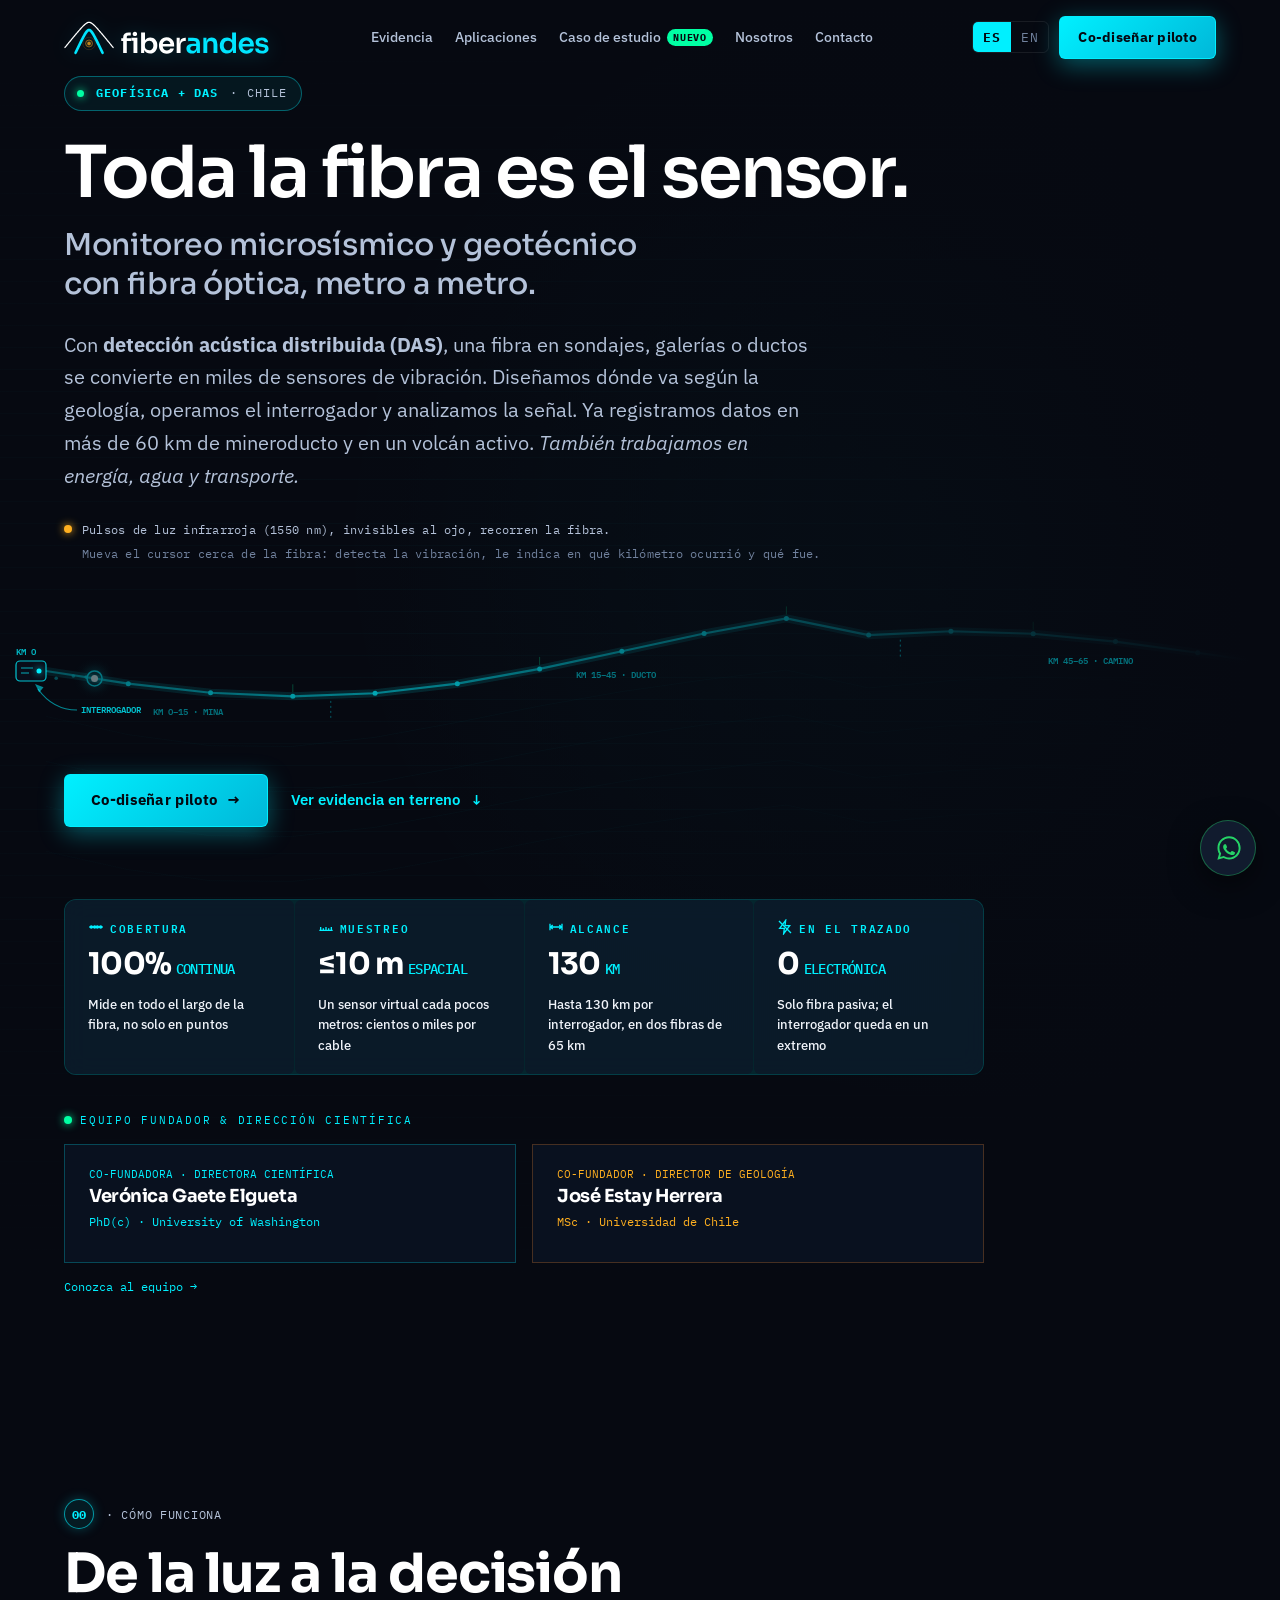
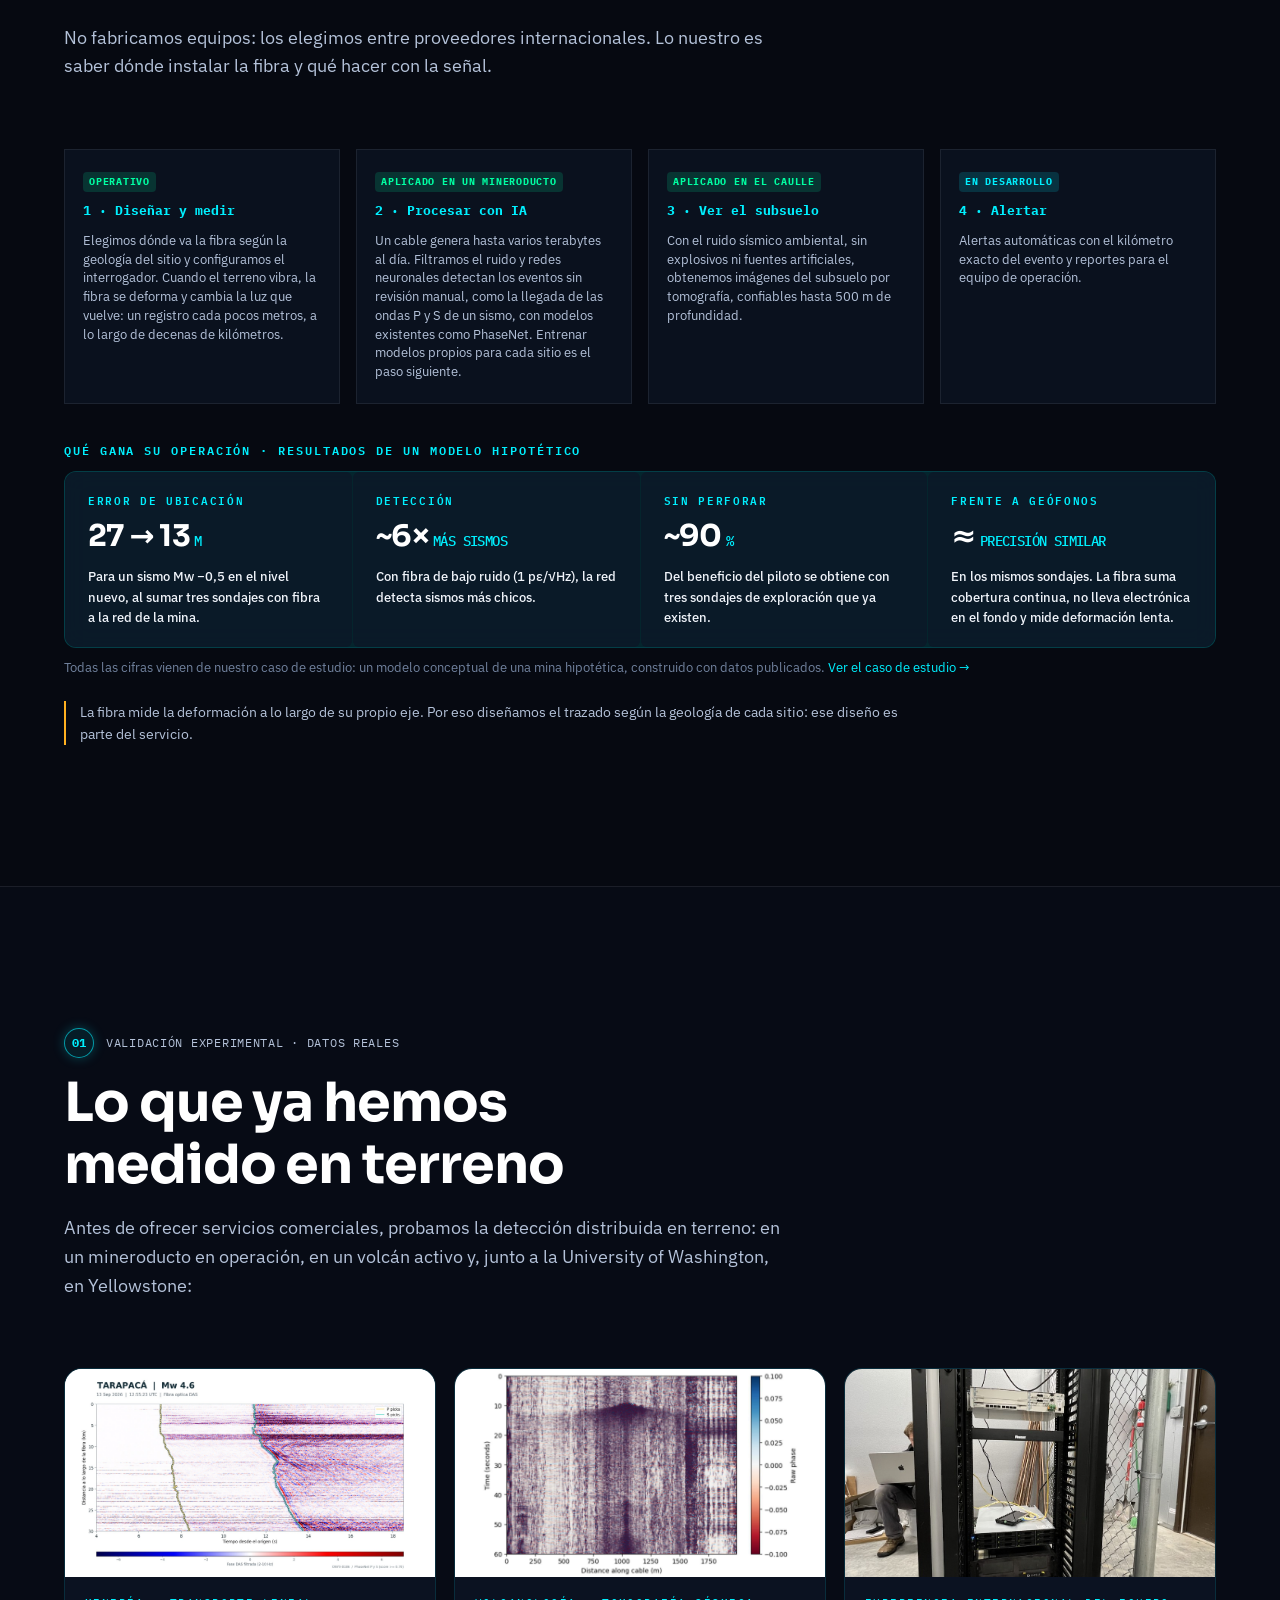
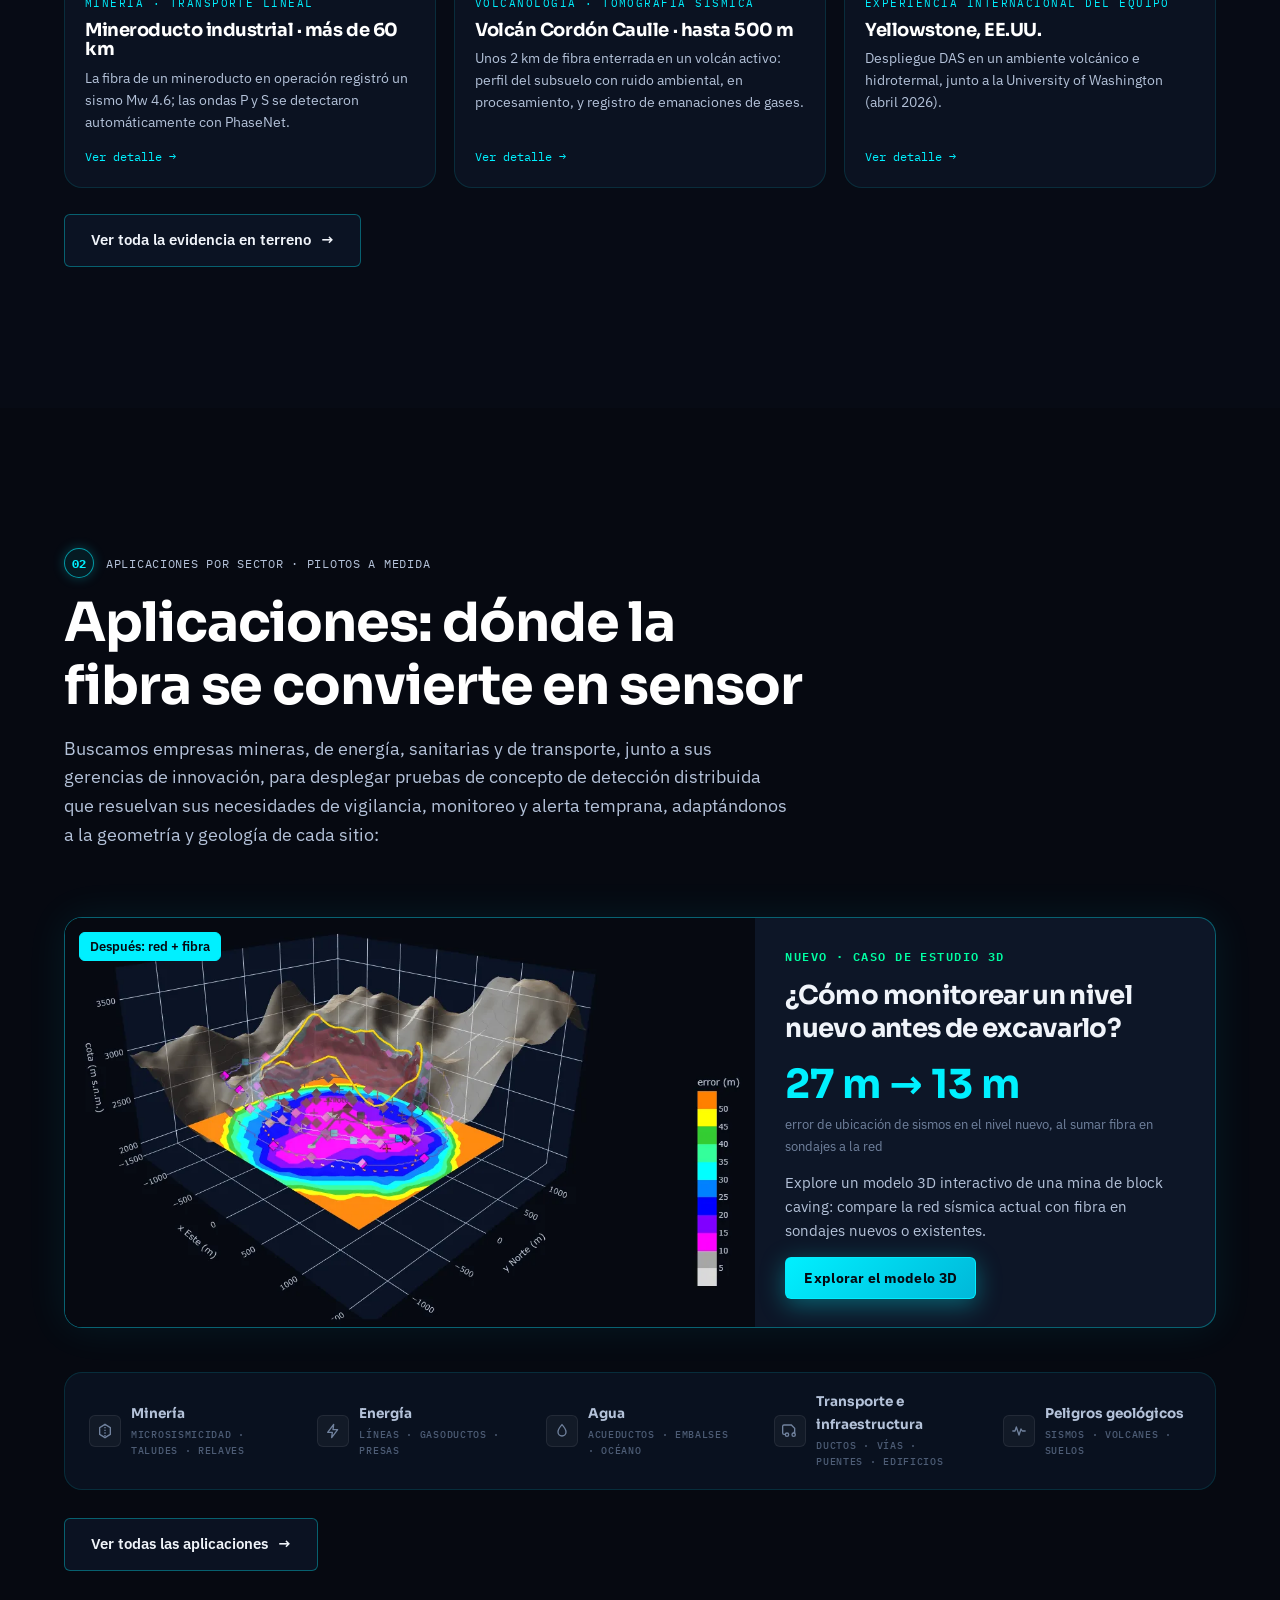
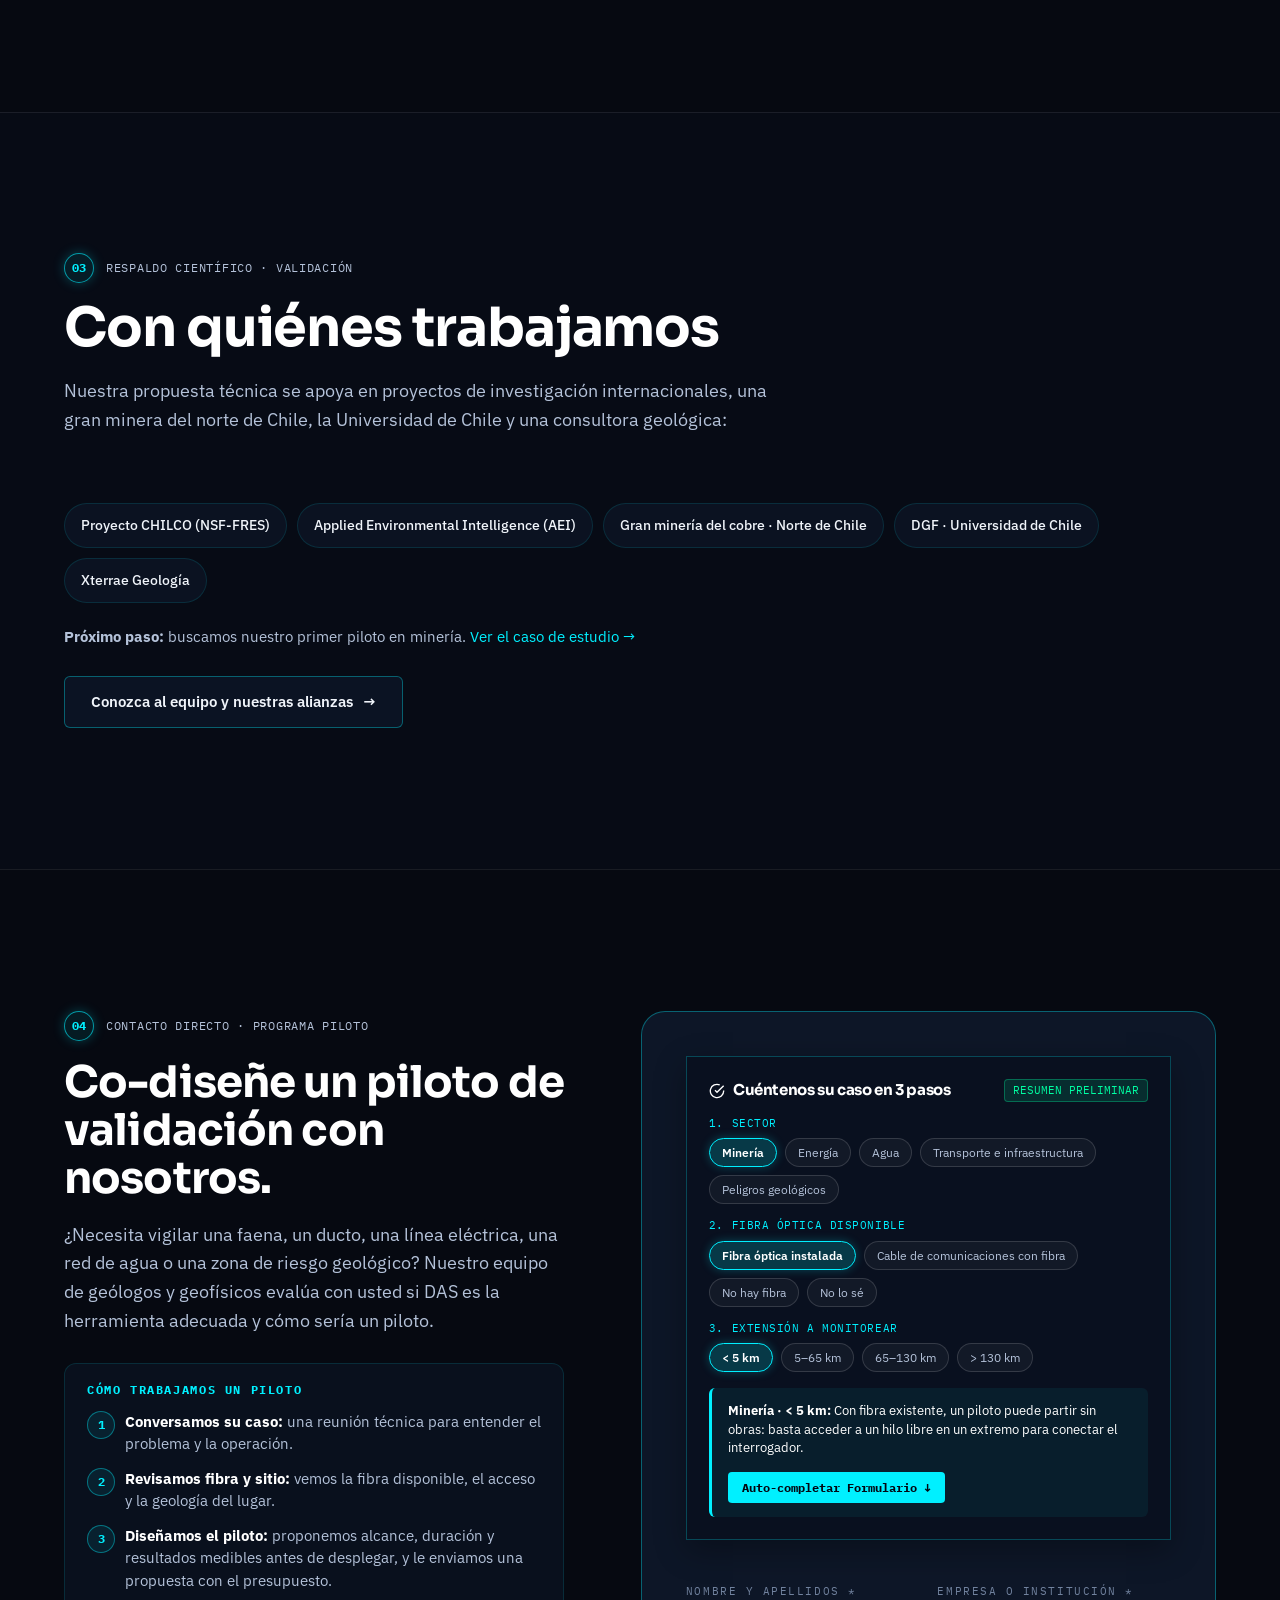
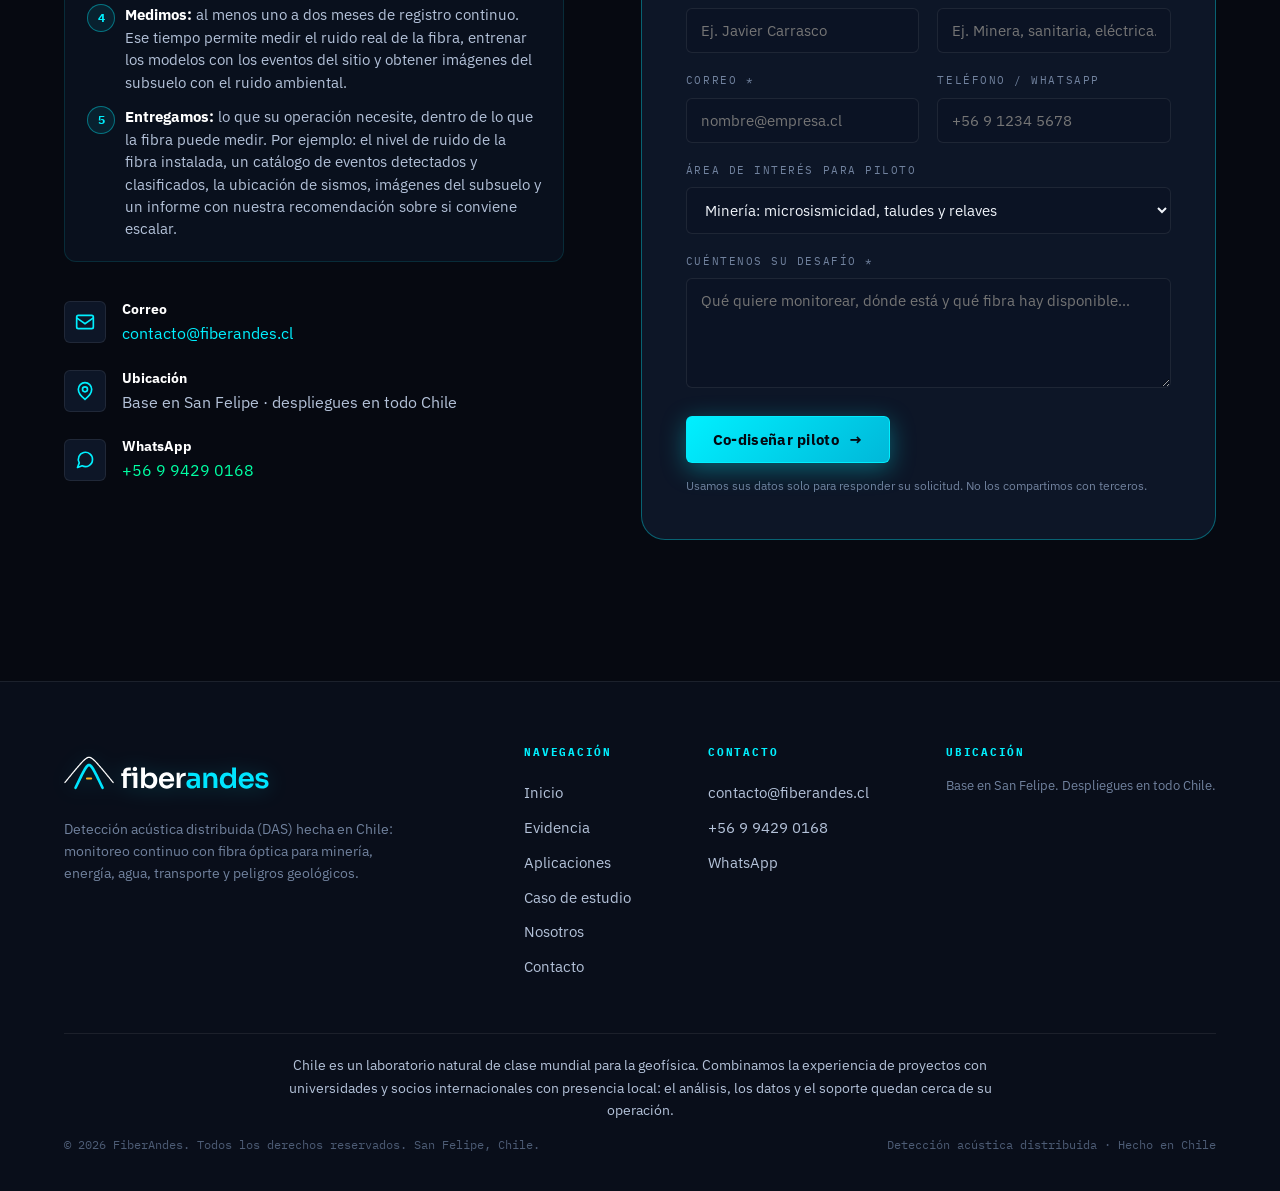
==== commit 493fd322: "feat(site): split homepage into evidence, applications and about pages The homepage had grown to ~10" ====
--- a/index.html
+++ b/index.html
@@ -4,7 +4,7 @@
   <meta charset="UTF-8">
   <meta name="viewport" content="width=device-width, initial-scale=1.0">
   <title>FiberAndes &mdash; Fibra óptica como sensor (DAS) en Chile</title>
-  <meta name="description" content="Detecci&oacute;n ac&uacute;stica distribuida (DAS) hecha en Chile: convertimos la fibra &oacute;ptica en miles de sensores para monitorear miner&iacute;a, energ&iacute;a, agua, transporte y peligros geol&oacute;gicos.">
+  <meta name="description" content="Monitoreo micros&iacute;smico y geot&eacute;cnico con fibra &oacute;ptica (DAS) para miner&iacute;a: dise&ntilde;amos d&oacute;nde va la fibra seg&uacute;n la geolog&iacute;a y analizamos los datos. Tambi&eacute;n en energ&iacute;a, agua y transporte.">
   <meta name="author" content="FiberAndes">
   <meta name="robots" content="index, follow">
   <link rel="canonical" href="https://www.fiberandes.cl/">
@@ -35,7 +35,7 @@
   <link rel="preconnect" href="https://fonts.gstatic.com" crossorigin>
   <link href="https://fonts.googleapis.com/css2?family=IBM+Plex+Mono:wght@400;500;600;700&family=IBM+Plex+Sans:wght@400;500;600;700&family=Sora:wght@500;600;700;800&display=swap" rel="stylesheet">
 
-  <link rel="stylesheet" href="css/styles.css?v=20261020_01">
+  <link rel="stylesheet" href="css/styles.css?v=20261020_02">
 
   <!-- Structured Data JSON-LD -->
   <script type="application/ld+json">
@@ -48,7 +48,7 @@
         "alternateName": "FiberAndes Chile",
         "url": "https://www.fiberandes.cl",
         "logo": "https://www.fiberandes.cl/assets/logo-static.svg",
-        "description": "Detecci&oacute;n ac&uacute;stica distribuida (DAS) hecha en Chile: convertimos la fibra &oacute;ptica en miles de sensores para monitorear miner&iacute;a, energ&iacute;a, agua, transporte y peligros geol&oacute;gicos.",
+        "description": "Monitoreo micros&iacute;smico y geot&eacute;cnico con fibra &oacute;ptica (DAS) para miner&iacute;a: dise&ntilde;amos d&oacute;nde va la fibra seg&uacute;n la geolog&iacute;a y analizamos los datos. Tambi&eacute;n en energ&iacute;a, agua y transporte.",
         "address": {
           "@type": "PostalAddress",
           "addressLocality": "San Felipe",
@@ -74,6 +74,11 @@
 </head>
 <body>
 
+  <script>
+    // old anchors that now live on their own page
+    (function () { var to = { '#roadmap': 'nosotros.html#roadmap' }[location.hash]; if (to) location.replace(to); })();
+  </script>
+
   <!-- ============================ HEADER / NAVIGATION ============================ -->
   <header class="nav" role="banner">
     <div class="wrap">
@@ -82,11 +87,10 @@
       </a>
 
       <nav class="nav-links" role="navigation" aria-label="Men&uacute; principal">
-        <a href="#inicio">Inicio y equipo</a>
-        <a href="#evidencia">Evidencia en terreno</a>
-        <a href="#caso-3d" class="nav-new">Aplicaciones <span class="badge-new">Nuevo</span></a>
-        <a href="#alianzas">Alianzas</a>
-        <a href="#roadmap">Hoja de ruta</a>
+        <a href="evidencia.html">Evidencia</a>
+        <a href="aplicaciones.html">Aplicaciones</a>
+        <a href="caso-nivel-nuevo.html" class="nav-new">Caso de estudio <span class="badge-new">Nuevo</span></a>
+        <a href="nosotros.html">Nosotros</a>
         <a href="#contacto">Contacto</a>
       </nav>
 
@@ -107,11 +111,10 @@
 
   <!-- Mobile Navigation Dropdown -->
   <div class="mobile-nav" role="navigation" aria-label="Men&uacute; m&oacute;vil">
-    <a href="#inicio">Inicio y equipo</a>
-    <a href="#evidencia">Evidencia en terreno</a>
-    <a href="#caso-3d" class="nav-new">Aplicaciones <span class="badge-new">Nuevo</span></a>
-    <a href="#alianzas">Alianzas</a>
-    <a href="#roadmap">Hoja de ruta</a>
+    <a href="evidencia.html">Evidencia</a>
+    <a href="aplicaciones.html">Aplicaciones</a>
+    <a href="caso-nivel-nuevo.html" class="nav-new">Caso de estudio <span class="badge-new">Nuevo</span></a>
+    <a href="nosotros.html">Nosotros</a>
     <a href="#contacto">Contacto</a>
     <a href="#contacto" class="btn btn-primary" style="margin-top:20px;">Co-dise&ntilde;ar piloto</a>
   </div>
@@ -149,10 +152,6 @@
         <span class="node-dot"></span>
         <span class="node-tooltip"><span class="km">KM 40.0</span>Alianzas</span>
       </a>
-      <a class="backbone-node" href="#roadmap" data-section="roadmap" data-km="55.0" aria-label="Ir a Hoja de ruta">
-        <span class="node-dot"></span>
-        <span class="node-tooltip"><span class="km">KM 55.0</span>Hoja de ruta</span>
-      </a>
       <a class="backbone-node" href="#contacto" data-section="contacto" data-km="60.0" aria-label="Ir a Contacto">
         <span class="node-dot"></span>
         <span class="node-tooltip"><span class="km">KM 60+</span>Contacto</span>
@@ -179,7 +178,7 @@
           </h1>
 
           <p class="hero-sub reveal">
-            Con <strong>detecci&oacute;n ac&uacute;stica distribuida (DAS)</strong>, una fibra en sondajes, galer&iacute;as o a lo largo de un ducto se convierte en miles de sensores de vibraci&oacute;n, sin electr&oacute;nica en el tramo monitoreado. Nosotros dise&ntilde;amos d&oacute;nde va la fibra seg&uacute;n la geolog&iacute;a, operamos el interrogador y convertimos la se&ntilde;al en informaci&oacute;n para su operaci&oacute;n. Ya registramos datos en m&aacute;s de 60 km de mineroducto en operaci&oacute;n y en un volc&aacute;n activo. <em>Tambi&eacute;n trabajamos en energ&iacute;a, agua y transporte.</em>
+            Con <strong>detecci&oacute;n ac&uacute;stica distribuida (DAS)</strong>, una fibra en sondajes, galer&iacute;as o ductos se convierte en miles de sensores de vibraci&oacute;n. Dise&ntilde;amos d&oacute;nde va seg&uacute;n la geolog&iacute;a, operamos el interrogador y analizamos la se&ntilde;al. Ya registramos datos en m&aacute;s de 60 km de mineroducto y en un volc&aacute;n activo. <em>Tambi&eacute;n trabajamos en energ&iacute;a, agua y transporte.</em>
           </p>
 
           <!-- Lane where hero-canvas.js draws the live fiber demo -->
@@ -250,23 +249,18 @@
             </div>
             <div class="founders-grid" style="display: grid; grid-template-columns: repeat(auto-fit, minmax(280px, 1fr)); gap: 16px;">
               <div class="founder-card" style="background: rgba(11, 20, 36, 0.75); border: 1px solid rgba(0, 240, 255, 0.25); border-radius: var(--r-md); padding: 20px 24px; backdrop-filter: blur(8px);">
-                <div style="font-family: var(--font-mono); font-size: 11px; color: var(--cyan); text-transform: uppercase; margin-bottom: 4px;">CO-FUNDADORA &middot; CHIEF SCIENTIST</div>
+                <div style="font-family: var(--font-mono); font-size: 11px; color: var(--cyan); text-transform: uppercase; margin-bottom: 4px;">CO-FUNDADORA &middot; DIRECTORA CIENT&Iacute;FICA</div>
                 <h3 style="font-size: 18px; color: #fff; margin-bottom: 6px;">Ver&oacute;nica Gaete Elgueta</h3>
                 <div style="font-family: var(--font-mono); font-size: 12px; color: var(--cyan); margin-bottom: 10px;">PhD(c) &middot; University of Washington</div>
-                <p style="font-size: 13px; color: var(--fg-1); line-height: 1.5; margin: 0;">
-                  Licenciada en F&iacute;sica (PUCV), Mag&iacute;ster en F&iacute;sica (Universidad de Chile) y candidata a doctora en Earth and Space Sciences (University of Washington, EE.UU.). Se especializa en geof&iacute;sica y <strong>Detecci&oacute;n Ac&uacute;stica Distribuida (DAS)</strong>, con foco en sismolog&iacute;a volc&aacute;nica y de subducci&oacute;n. Ha liderado experimentos DAS en Chile y est&aacute; a cargo del procesamiento y modelamiento de los datos s&iacute;smicos.
-                </p>
               </div>
 
               <div class="founder-card" style="background: rgba(11, 20, 36, 0.75); border: 1px solid rgba(255, 140, 40, 0.25); border-radius: var(--r-md); padding: 20px 24px; backdrop-filter: blur(8px);">
-                <div style="font-family: var(--font-mono); font-size: 11px; color: var(--amber); text-transform: uppercase; margin-bottom: 4px;">CO-FUNDADOR &middot; GEOLOGICAL OPERATIONS</div>
+                <div style="font-family: var(--font-mono); font-size: 11px; color: var(--amber); text-transform: uppercase; margin-bottom: 4px;">CO-FUNDADOR &middot; DIRECTOR DE GEOLOG&Iacute;A</div>
                 <h3 style="font-size: 18px; color: #fff; margin-bottom: 6px;">Jos&eacute; Estay Herrera</h3>
                 <div style="font-family: var(--font-mono); font-size: 12px; color: var(--amber); margin-bottom: 10px;">MSc &middot; Universidad de Chile</div>
-                <p style="font-size: 13px; color: var(--fg-1); line-height: 1.5; margin: 0;">
-                  Ge&oacute;logo y Mag&iacute;ster en Ciencias menci&oacute;n Geolog&iacute;a (Universidad de Chile). Especialista en peligros geol&oacute;gicos, riesgo s&iacute;smico andino y modelaci&oacute;n num&eacute;rica. M&aacute;s de 7 a&ntilde;os de experiencia en consultor&iacute;a geol&oacute;gica. Define d&oacute;nde y c&oacute;mo instalar la fibra seg&uacute;n la geolog&iacute;a de cada sitio, y lidera el dise&ntilde;o de pilotos junto a cada empresa.
-                </p>
-              </div>
-            </div>
+              </div>
+            </div>
+            <a class="founders-more" href="nosotros.html">Conozca al equipo &rarr;</a>
           </div>
         </div>
       </div>
@@ -340,147 +334,36 @@
           </p>
         </div>
 
-        <div class="evidence-grid reveal">
-          <!-- Card 1: Mineroducto Industrial -->
-          <div class="evidence-card">
-            <div class="evidence-tag">
-              <span class="dot"></span>
-              <span>MINER&Iacute;A &middot; TRANSPORTE LINEAL</span>
-            </div>
-            <h3 class="evidence-title">Mineroducto industrial</h3>
-            <p class="evidence-desc">
-              An&aacute;lisis ac&uacute;stico continuo sobre m&aacute;s de 60 km de fibra &oacute;ptica a lo largo del trazado de un mineroducto industrial en operaci&oacute;n. Captura simult&aacute;nea de variables din&aacute;micas internas y externas.
-            </p>
-            <ul class="evidence-highlights">
-              <li><span><strong>Sismicidad natural regional:</strong> registro de eventos s&iacute;smicos a lo largo del trazado sin sensores discretos dedicados.</span></li>
-              <li><span><strong>Reflexiones estructurales (preliminar):</strong> se observan reflexiones que podr&iacute;an asociarse a puntos singulares del ducto; los datos son recientes y su interpretaci&oacute;n sigue en curso.</span></li>
-              <li><span><strong>Ruido del flujo de pulpa:</strong> registro del ruido interno que genera el transporte de mineral; su calibraci&oacute;n sigue en curso.</span></li>
-            </ul>
-            <div class="evidence-metric-box">
-              <span class="metric-num">&gt;60 km</span>
-              <span class="metric-label">Trazado Continuo Analizado</span>
-            </div>
-
-            <div class="field-photos-wrap">
-              <div class="field-photos-header">
-                <span>
-                  <svg width="13" height="13" viewBox="0 0 24 24" fill="none" stroke="currentColor" stroke-width="2"><path d="M23 19a2 2 0 0 1-2 2H3a2 2 0 0 1-2-2V8a2 2 0 0 1 2-2h4l2-3h6l2 3h4a2 2 0 0 1 2 2z"/><circle cx="12" cy="13" r="4"/></svg>
-                  <span>Registro Fotogr&aacute;fico de Terreno</span>
-                </span>
-                <span style="font-size: 10px; color: var(--fg-2);">Click para ampliar</span>
-              </div>
-              <div class="field-photos-grid single">
-                <div class="field-photo-card station-photo" data-title="Instalaci&oacute;n de estaci&oacute;n s&iacute;smica temporal &middot; Norte de Chile" data-desc="Ver&oacute;nica instalando una de las dos estaciones s&iacute;smicas temporales que complementan el arreglo DAS en la costa de Tarapac&aacute;, para observar en alta resoluci&oacute;n la sismicidad superficial en una zona de subducci&oacute;n." data-tags="Tarapac&aacute;, Estaci&oacute;n s&iacute;smica temporal, Septiembre 2026" data-img="images/north-chile/seismic-station-install.jpg">
-                  <img src="images/north-chile/seismic-station-install.jpg" alt="Ver&oacute;nica instalando una estaci&oacute;n s&iacute;smica temporal en el desierto de Tarapac&aacute;" loading="lazy">
-                  <div class="photo-caption-bar">Estaci&oacute;n s&iacute;smica temporal</div>
-                </div>
-              </div>
-            </div>
-
-            <!-- Real DAS record: Mw 4.6 earthquake on the pipeline fiber -->
-            <div class="evidence-viz-strip">
-              <div class="evidence-viz-header">
-                <span>REGISTRO DAS REAL &middot; SISMO Mw 4.6 &middot; 13 SEP 2026</span>
-              </div>
-              <div class="field-photo-card das-record" data-title="Registro DAS real &middot; Sismo Mw 4.6 &middot; 13 sep 2026" data-desc="Ondas P y S de un sismo registradas por la fibra del mineroducto, en sus primeros 30 km desde la costa. Las curvas marcan la llegada de cada onda, detectada autom&aacute;ticamente con PhaseNet, una red neuronal de picado s&iacute;smico." data-tags="Tarapac&aacute;, Fibra del mineroducto, PhaseNet" data-img="images/north-chile/das-mw46-p-s-picks-web.jpg">
-                <img src="images/north-chile/das-mw46-p-s-picks-web.jpg" alt="Registro DAS de un sismo Mw 4.6 con llegadas de ondas P y S a lo largo de 30 km de fibra desde la costa" loading="lazy">
-              </div>
-              <p class="das-record-caption">Ondas P y S de un sismo registradas por la fibra del mineroducto, en sus primeros 30 km desde la costa. Las curvas marcan la llegada de cada onda, detectada autom&aacute;ticamente con PhaseNet, una red neuronal de picado s&iacute;smico.</p>
-              <p class="das-record-source">Hipocentro seg&uacute;n el CSN: frente a la costa de Tarapac&aacute;, 39 km de profundidad. <a href="https://www.sismologia.cl/sismicidad/informes/2026/09/382878.html" target="_blank" rel="noopener">Ver informe oficial &rarr;</a></p>
-            </div>
-          </div>
-
-          <!-- Card 2: Volcán Cordón Caulle -->
-          <div class="evidence-card">
-            <div class="evidence-tag">
-              <span class="dot"></span>
-              <span>VOLCANOLOG&Iacute;A &middot; TOMOGRAF&Iacute;A S&Iacute;SMICA</span>
-            </div>
-            <h3 class="evidence-title">Volc&aacute;n Cord&oacute;n Caulle</h3>
-            <p class="evidence-desc">
-              Tendido experimental de ~2 km de cable de fibra &oacute;ptica enterrado manualmente en superficie. Con tomograf&iacute;a de ruido s&iacute;smico ambiental, sin fuentes artificiales, estamos obteniendo un perfil del subsuelo volc&aacute;nico; el procesamiento final sigue en curso.
-            </p>
-            <ul class="evidence-highlights">
-              <li><span><strong>Perfil 2D continuo</strong> de velocidades del subsuelo, confiable hasta 500 metros de profundidad.</span></li>
-              <li><span><strong>Detecci&oacute;n multievento</strong> de microsismicidad volc&aacute;nica local de baja y media frecuencia.</span></li>
-              <li><span><strong>Firmas hidrotermales:</strong> registro de eventos micros&iacute;smicos asociados a procesos de desgasificaci&oacute;n activa.</span></li>
-            </ul>
-            <div class="evidence-metric-box">
-              <span class="metric-num">500 m</span>
-              <span class="metric-label">Profundidad confiable</span>
-            </div>
-
-            <!-- Field Evidence Photos (Volcán Cordón Caulle) -->
-            <div class="field-photos-wrap">
-              <div class="field-photos-header">
-                <span>
-                  <svg width="13" height="13" viewBox="0 0 24 24" fill="none" stroke="currentColor" stroke-width="2"><path d="M23 19a2 2 0 0 1-2 2H3a2 2 0 0 1-2-2V8a2 2 0 0 1 2-2h4l2-3h6l2 3h4a2 2 0 0 1 2 2z"/><circle cx="12" cy="13" r="4"/></svg>
-                  <span>Registro Fotogr&aacute;fico de Terreno</span>
-                </span>
-                <span style="font-size: 10px; color: var(--fg-2);">Click para ampliar</span>
-              </div>
-              <div class="field-photos-grid quad">
-                <div class="field-photo-card" data-title="Operaci&oacute;n DAS en Terreno &middot; Volc&aacute;n Cord&oacute;n Caulle" data-desc="Ver&oacute;nica junto al interrogador DAS Sintela operando en estaci&oacute;n de campa&ntilde;a sobre dep&oacute;sitos volc&aacute;nicos activos en el Cord&oacute;n Caulle." data-tags="Sintela DAS, University of Washington, Cord&oacute;n Caulle" data-img="images/caulle/cordon-caulle-veronica-gaete-das.jpg">
-                  <img src="images/caulle/cordon-caulle-veronica-gaete-das.jpg" alt="Ver&oacute;nica operando interrogador DAS Sintela en Volc&aacute;n Cord&oacute;n Caulle" loading="lazy">
-                  <div class="photo-caption-bar">Ver&oacute;nica &middot; Sintela DAS</div>
-                </div>
-                <div class="field-photo-card" data-title="Interrogador DAS Sintela ONYX operando en terreno" data-desc="Campa&ntilde;a de terreno en el Cord&oacute;n Caulle, enero 2026." data-tags="Sintela ONYX, Cord&oacute;n Caulle, Enero 2026" data-img="images/caulle/cordon-caulle-das-instrument.jpg">
-                  <img src="images/caulle/cordon-caulle-das-instrument.jpg" alt="Interrogador DAS Sintela ONYX en terreno, Cord&oacute;n Caulle" loading="lazy">
-                  <div class="photo-caption-bar">Sintela ONYX</div>
-                </div>
-                <div class="field-photo-card" data-title="Fibra &oacute;ptica enterrada en zanja sobre dep&oacute;sitos volc&aacute;nicos" data-desc="Campa&ntilde;a de terreno en el Cord&oacute;n Caulle, enero 2026." data-tags="Cord&oacute;n Caulle, Enero 2026" data-img="images/caulle/cordon-caulle-fiber-line.jpg">
-                  <img src="images/caulle/cordon-caulle-fiber-line.jpg" alt="Fibra &oacute;ptica enterrada en zanja sobre dep&oacute;sitos volc&aacute;nicos" loading="lazy">
-                  <div class="photo-caption-bar">Fibra en zanja</div>
-                </div>
-                <div class="field-photo-card" data-title="Campo de fumarolas activas en el &aacute;rea de estudio" data-desc="Campa&ntilde;a de terreno en el Cord&oacute;n Caulle, enero 2026." data-tags="Cord&oacute;n Caulle, Enero 2026" data-img="images/caulle/cordon-caulle-steaming-ground.jpg">
-                  <img src="images/caulle/cordon-caulle-steaming-ground.jpg" alt="Campo de fumarolas activas en el Cord&oacute;n Caulle" loading="lazy">
-                  <div class="photo-caption-bar">Fumarolas activas</div>
-                </div>
-              </div>
-            </div>
-
-            <!-- Real DAS record: gas emission event, Cordón Caulle -->
-            <div class="evidence-viz-strip">
-              <div class="evidence-viz-header">
-                <span>REGISTRO DAS REAL &middot; EMANACI&Oacute;N DE GASES &middot; CORD&Oacute;N CAULLE</span>
-              </div>
-              <div class="field-photo-card das-record" data-title="Registro DAS real &middot; Emanaci&oacute;n de gases &middot; Cord&oacute;n Caulle" data-desc="Evento de emanaci&oacute;n de gases registrado por la fibra enterrada. La se&ntilde;al aparece primero en el tramo m&aacute;s cercano a la fuente, cerca del metro 1.000 del cable, y luego se extiende a lo largo de la fibra." data-tags="Cord&oacute;n Caulle, Emanaci&oacute;n de gases, DAS" data-img="images/caulle/caulle-das-gas-emission.jpg">
-                <img src="images/caulle/caulle-das-gas-emission.jpg" alt="Registro DAS de un evento de emanaci&oacute;n de gases en el Cord&oacute;n Caulle, 60 segundos a lo largo de unos 2 km de cable" loading="lazy">
-              </div>
-              <p class="das-record-caption">Evento de emanaci&oacute;n de gases registrado por la fibra enterrada. La se&ntilde;al aparece primero en el tramo m&aacute;s cercano a la fuente, cerca del metro 1.000 del cable, y luego se extiende a lo largo de la fibra.</p>
-            </div>
-          </div>
-        </div>
-
-        <!-- International team experience (not a FiberAndes deployment) -->
-        <div class="intl-experience reveal">
-          <div class="intl-head">
-            <div class="evidence-tag">
-              <span class="dot"></span>
-              <span>EXPERIENCIA INTERNACIONAL DEL EQUIPO</span>
-            </div>
-            <h3 class="intl-title">Yellowstone, EE.UU.</h3>
-            <p class="intl-desc">Participaci&oacute;n en un despliegue DAS en ambiente volc&aacute;nico e hidrotermal junto a la University of Washington (abril 2026).</p>
-          </div>
-          <div class="field-photos-grid">
-            <div class="field-photo-card" data-title="Yellowstone, EE.UU. &middot; Registro DAS" data-desc="Participaci&oacute;n en un despliegue DAS en ambiente volc&aacute;nico e hidrotermal junto a la University of Washington (abril 2026)." data-tags="Yellowstone, University of Washington, Abril 2026" data-img="images/yellowstone/yellowstone-das-record-web.jpg">
-              <img src="images/yellowstone/yellowstone-das-record-web.jpg" alt="Registro DAS del despliegue en Yellowstone" loading="lazy">
-              <div class="photo-caption-bar">Registro DAS</div>
-            </div>
-            <div class="field-photo-card rack-photo" data-title="Yellowstone, EE.UU. &middot; Rack del interrogador DAS" data-desc="Participaci&oacute;n en un despliegue DAS en ambiente volc&aacute;nico e hidrotermal junto a la University of Washington (abril 2026)." data-tags="Yellowstone, Sintela, University of Washington, Abril 2026" data-img="images/yellowstone/yellowstone-das-rack.jpg">
-              <img src="images/yellowstone/yellowstone-das-rack.jpg" alt="Rack con el interrogador DAS Sintela en Yellowstone" loading="lazy">
-              <div class="photo-caption-bar">Rack DAS &middot; Sintela</div>
-            </div>
-            <div class="field-photo-card" data-title="Yellowstone, EE.UU. &middot; Aguas termales" data-desc="Participaci&oacute;n en un despliegue DAS en ambiente volc&aacute;nico e hidrotermal junto a la University of Washington (abril 2026)." data-tags="Yellowstone, University of Washington, Abril 2026" data-img="images/yellowstone/yellowstone-hot-spring.jpg">
-              <img src="images/yellowstone/yellowstone-hot-spring.jpg" alt="Aguas termales en Yellowstone" loading="lazy">
-              <div class="photo-caption-bar">Aguas termales</div>
-            </div>
-            <div class="field-photo-card" data-title="Yellowstone, EE.UU. &middot; R&iacute;o nevado" data-desc="Participaci&oacute;n en un despliegue DAS en ambiente volc&aacute;nico e hidrotermal junto a la University of Washington (abril 2026)." data-tags="Yellowstone, University of Washington, Abril 2026" data-img="images/yellowstone/yellowstone-snowy-river.jpg">
-              <img src="images/yellowstone/yellowstone-snowy-river.jpg" alt="R&iacute;o con nieve en Yellowstone" loading="lazy">
-              <div class="photo-caption-bar">R&iacute;o nevado</div>
-            </div>
-          </div>
-        </div>
+        <div class="evidence-summary reveal">
+          <a class="ev-sum-card" href="evidencia.html#mineroducto">
+            <div class="ev-sum-media record"><img src="images/north-chile/das-mw46-p-s-picks-web.jpg" alt="Registro DAS de un sismo Mw 4.6 en la fibra de un mineroducto" loading="lazy"></div>
+            <div class="ev-sum-body">
+              <span class="ev-sum-tag">Miner&iacute;a &middot; Transporte lineal</span>
+              <h3>Mineroducto industrial &middot; m&aacute;s de 60 km</h3>
+              <p>La fibra de un mineroducto en operaci&oacute;n registr&oacute; un sismo Mw 4.6; las ondas P y S se detectaron autom&aacute;ticamente con PhaseNet.</p>
+              <span class="ev-sum-link">Ver detalle &rarr;</span>
+            </div>
+          </a>
+          <a class="ev-sum-card" href="evidencia.html#caulle">
+            <div class="ev-sum-media record"><img src="images/caulle/caulle-das-gas-emission.jpg" alt="Registro DAS de una emanaci&oacute;n de gases en el Cord&oacute;n Caulle" loading="lazy"></div>
+            <div class="ev-sum-body">
+              <span class="ev-sum-tag">Volcanolog&iacute;a &middot; Tomograf&iacute;a s&iacute;smica</span>
+              <h3>Volc&aacute;n Cord&oacute;n Caulle &middot; hasta 500 m</h3>
+              <p>Unos 2 km de fibra enterrada en un volc&aacute;n activo: perfil del subsuelo con ruido ambiental, en procesamiento, y registro de emanaciones de gases.</p>
+              <span class="ev-sum-link">Ver detalle &rarr;</span>
+            </div>
+          </a>
+          <a class="ev-sum-card" href="evidencia.html#yellowstone">
+            <div class="ev-sum-media"><img src="images/yellowstone/yellowstone-das-rack.jpg" alt="Rack con el interrogador DAS en Yellowstone" loading="lazy"></div>
+            <div class="ev-sum-body">
+              <span class="ev-sum-tag">Experiencia internacional del equipo</span>
+              <h3>Yellowstone, EE.UU.</h3>
+              <p>Despliegue DAS en un ambiente volc&aacute;nico e hidrotermal, junto a la University of Washington (abril 2026).</p>
+              <span class="ev-sum-link">Ver detalle &rarr;</span>
+            </div>
+          </a>
+        </div>
+        <div class="section-more reveal"><a class="btn btn-secondary" href="evidencia.html">Ver toda la evidencia en terreno <span class="arr">&rarr;</span></a></div>
       </div>
     </section>
 
@@ -512,10 +395,8 @@
           </div>
         </a>
 
-        <!-- Applications Tabs -->
-        <div class="apps-tabs-wrap reveal">
-          <nav class="apps-tab-nav" role="tablist" aria-label="Aplicaciones DAS por sector">
-            <button class="apps-tab-btn active" data-tab="mining" role="tab" aria-selected="true" aria-controls="tab-mining" id="btn-mining">
+          <nav class="apps-tab-nav apps-sector-links reveal" aria-label="Aplicaciones DAS por sector">
+            <a class="apps-tab-btn" href="aplicaciones.html#mining">
               <span class="tab-icon" aria-hidden="true">
                 <svg width="16" height="16" viewBox="0 0 24 24" fill="none" stroke="currentColor" stroke-width="2"><polygon points="12,2 20,7 20,17 12,22 4,17 4,7"/><line x1="12" y1="2" x2="12" y2="22" stroke-dasharray="2 2"/></svg>
               </span>
@@ -523,8 +404,8 @@
                 <strong>Minería</strong>
                 <span>Microsismicidad · Taludes · Relaves</span>
               </span>
-            </button>
-            <button class="apps-tab-btn" data-tab="energy" role="tab" aria-selected="false" aria-controls="tab-energy" id="btn-energy">
+            </a>
+            <a class="apps-tab-btn" href="aplicaciones.html#energy">
               <span class="tab-icon" aria-hidden="true">
                 <svg width="16" height="16" viewBox="0 0 24 24" fill="none" stroke="currentColor" stroke-width="2" stroke-linejoin="round"><path d="M13 2 4 14h7l-1 8 9-12h-7l1-8z"/></svg>
               </span>
@@ -532,8 +413,8 @@
                 <strong>Energía</strong>
                 <span>Líneas · Gasoductos · Presas</span>
               </span>
-            </button>
-            <button class="apps-tab-btn" data-tab="water" role="tab" aria-selected="false" aria-controls="tab-water" id="btn-water">
+            </a>
+            <a class="apps-tab-btn" href="aplicaciones.html#water">
               <span class="tab-icon" aria-hidden="true">
                 <svg width="16" height="16" viewBox="0 0 24 24" fill="none" stroke="currentColor" stroke-width="2"><path d="M12 2.5s-6 6.5-6 11a6 6 0 0 0 12 0c0-4.5-6-11-6-11z"/></svg>
               </span>
@@ -541,8 +422,8 @@
                 <strong>Agua</strong>
                 <span>Acueductos · Embalses · Océano</span>
               </span>
-            </button>
-            <button class="apps-tab-btn" data-tab="transport" role="tab" aria-selected="false" aria-controls="tab-transport" id="btn-transport">
+            </a>
+            <a class="apps-tab-btn" href="aplicaciones.html#transport">
               <span class="tab-icon" aria-hidden="true">
                 <svg width="16" height="16" viewBox="0 0 24 24" fill="none" stroke="currentColor" stroke-width="2"><path d="M5 17H3a2 2 0 0 1-2-2V5a2 2 0 0 1 2-2h11l5 5v6h-2"/><circle cx="7.5" cy="17.5" r="2.5"/><circle cx="17.5" cy="17.5" r="2.5"/></svg>
               </span>
@@ -550,8 +431,8 @@
                 <strong>Transporte e infraestructura</strong>
                 <span>Ductos · Vías · Puentes · Edificios</span>
               </span>
-            </button>
-            <button class="apps-tab-btn" data-tab="geo" role="tab" aria-selected="false" aria-controls="tab-geo" id="btn-geo">
+            </a>
+            <a class="apps-tab-btn" href="aplicaciones.html#geo">
               <span class="tab-icon" aria-hidden="true">
                 <svg width="16" height="16" viewBox="0 0 24 24" fill="none" stroke="currentColor" stroke-width="2" stroke-linejoin="round"><path d="M2 12h4l2-6 4 12 3-9 2 3h5"/></svg>
               </span>
@@ -559,292 +440,9 @@
                 <strong>Peligros geológicos</strong>
                 <span>Sismos · Volcanes · Suelos</span>
               </span>
-            </button>
+            </a>
           </nav>
-
-          <div class="apps-tab-panels">
-
-            <!-- ===== TAB 1: MINERÍA ===== -->
-            <div class="apps-tab-panel active" data-tab="mining" id="tab-mining" role="tabpanel" aria-labelledby="btn-mining">
-              <div class="tab-panel-inner">
-                <div class="tab-panel-visual">
-                  <svg viewBox="0 0 320 280" fill="none" xmlns="http://www.w3.org/2000/svg">
-                    <rect x="0" y="0" width="320" height="280" fill="rgba(4,9,17,0.5)" rx="4"/>
-                    <path d="M0 60 L40 60 L40 75 L58 75 L58 90 L76 90 L76 105 L94 105 L94 120 L150 120 L150 105 L168 105 L168 90 L186 90 L186 75 L204 75 L204 60 L320 60 L320 280 L0 280 Z" fill="rgba(25,40,38,0.4)"/>
-                    <path d="M0 60 L40 60 L40 75 L58 75 L58 90 L76 90 L76 105 L94 105 L94 120 L150 120 L150 105 L168 105 L168 90 L186 90 L186 75 L204 75 L204 60 L320 60" stroke="rgba(255,255,255,0.14)" stroke-width="1.4"/>
-                    <path class="fiber-glow" d="M40 73 L58 73 L58 88 L76 88 L76 103 L94 103 L94 118 L150 118 L150 103 L168 103 L168 88 L186 88 L186 73 L204 73"/><path class="fiber-core" id="fp-mining-1" d="M40 73 L58 73 L58 88 L76 88 L76 103 L94 103 L94 118 L150 118 L150 103 L168 103 L168 88 L186 88 L186 73 L204 73"/><g class="fiber-pulse"><circle r="6.5" class="fiber-pulse-ring"/><circle r="2.8" class="fiber-pulse-dot"/><animateMotion dur="3.0s" begin="0.6s" repeatCount="indefinite" rotate="auto"><mpath href="#fp-mining-1"/></animateMotion></g>
-                    <path d="M236 60 L252 40 L288 40 L304 60 Z" fill="rgba(0,255,163,0.12)" stroke="rgba(0,255,163,0.55)" stroke-width="1.3"/>
-                    <path class="fiber-glow" d="M252 40 L288 40"/><path class="fiber-core" id="fp-mining-2" d="M252 40 L288 40"/><g class="fiber-pulse"><circle r="6.5" class="fiber-pulse-ring"/><circle r="2.8" class="fiber-pulse-dot"/><animateMotion dur="2.4s" begin="1.2s" repeatCount="indefinite" rotate="auto"><mpath href="#fp-mining-2"/></animateMotion></g>
-                    <line x1="122" y1="120" x2="122" y2="252" stroke="rgba(0,255,163,0.35)" stroke-width="6" stroke-linecap="round"/>
-                    <path class="fiber-glow" d="M122 122 L122 250"/><path class="fiber-core" id="fp-mining-3" d="M122 122 L122 250"/><g class="fiber-pulse"><circle r="6.5" class="fiber-pulse-ring"/><circle r="2.8" class="fiber-pulse-dot"/><animateMotion dur="2.4s" begin="1.8s" repeatCount="indefinite" rotate="auto"><mpath href="#fp-mining-3"/></animateMotion></g>
-                    <rect x="150" y="206" width="160" height="18" rx="9" fill="rgba(0,0,0,0.45)" stroke="rgba(0,255,163,0.45)" stroke-width="1.3"/>
-                    <path class="fiber-glow" d="M156 215 L304 215"/><path class="fiber-core" id="fp-mining-4" d="M156 215 L304 215"/><g class="fiber-pulse"><circle r="6.5" class="fiber-pulse-ring"/><circle r="2.8" class="fiber-pulse-dot"/><animateMotion dur="2.4s" begin="0.0s" repeatCount="indefinite" rotate="auto"><mpath href="#fp-mining-4"/></animateMotion></g>
-                    <circle cx="214" cy="166" r="18" stroke="rgba(255,75,85,0.4)" stroke-width="1" stroke-dasharray="3 3"/>
-                    <circle cx="214" cy="166" r="34" stroke="rgba(0,255,163,0.25)" stroke-width="1" stroke-dasharray="2 4"/>
-                    <line x1="214" y1="166" x2="122" y2="190" stroke="rgba(255,176,32,0.55)" stroke-width="1" stroke-dasharray="3 3"/>
-                    <line x1="214" y1="166" x2="250" y2="215" stroke="rgba(255,176,32,0.55)" stroke-width="1" stroke-dasharray="3 3"/>
-                    <line x1="214" y1="166" x2="168" y2="103" stroke="rgba(255,176,32,0.55)" stroke-width="1" stroke-dasharray="3 3"/>
-                    <circle cx="214" cy="166" r="5.5" fill="#ff4b55"/>
-                    <circle class="svg-pulse-ring" cx="214" cy="166" r="8" stroke="#ff4b55" stroke-width="1.5" fill="none"/>
-                    <circle class="svg-blink" cx="122" cy="190" r="3.5" fill="rgba(0,240,255,1)" style="animation-delay:0s"/>
-                    <circle class="svg-blink" cx="250" cy="215" r="3.5" fill="rgba(0,240,255,1)" style="animation-delay:0.3s"/>
-                    <circle class="svg-blink" cx="168" cy="103" r="3.5" fill="rgba(0,240,255,1)" style="animation-delay:0.6s"/>
-                    <text x="96" y="52" text-anchor="middle" font-family="monospace" font-size="6.5" fill="rgba(0,255,163,0.8)">RAJO + FIBRA EN BANCOS</text>
-                    <text x="270" y="29" text-anchor="middle" font-family="monospace" font-size="6" fill="rgba(0,255,163,0.8)">MURO DE RELAVES</text>
-                    <text x="128" y="266" font-family="monospace" font-size="6.5" fill="rgba(0,240,255,0.75)">SONDAJE + FIBRA</text>
-                    <text x="160" y="238" font-family="monospace" font-size="6.5" fill="rgba(0,240,255,0.75)">GALER&Iacute;A + FIBRA</text>
-                    <text x="226" y="150" font-family="monospace" font-size="6.5" fill="rgba(255,75,85,0.9)">HIPOCENTRO LOCALIZADO</text>
-                    <text x="160" y="16" text-anchor="middle" font-family="monospace" font-size="7.5" fill="rgba(0,255,163,0.75)" letter-spacing="1">MICROSISMICIDAD &middot; DAS</text>
-                  </svg>
-                </div>
-                <div class="tab-panel-content">
-                  <div class="tab-content-eyebrow">Minería Subterránea y a Rajo Abierto · Geomecánica</div>
-                  <h3 class="tab-content-title">Microsismicidad mejor detectada y localizada, en toda la faena</h3>
-                  <p class="tab-content-sub">Las redes de geófonos tienen pocos puntos de medición y dejan zonas sin cubrir. Una fibra agrega cientos o miles de canales en galerías, sondajes o bermas, incluso donde no se puede instalar electrónica.</p>
-                  <ul class="tab-feature-list">
-                    <li><span class="feat-dot"></span><span><strong>Microsismicidad:</strong> más canales cerca de la fuente registran eventos de menor magnitud y reducen la incertidumbre en la ubicación de cada hipocentro.</span></li>
-                    <li><span class="feat-dot"></span><span><strong>Taludes y relaves:</strong> caída de rocas y vigilancia sísmica continua de muros, en zonas extensas o de difícil acceso.</span></li>
-                    <li><span class="feat-dot"></span><span><strong>Caracterización del macizo (estudios de detalle):</strong> tomografía sísmica para detectar zonas de baja velocidad o huecos, como muestran <a class="ref-link" href="https://doi.org/10.1190/GEO2020-0400.1" target="_blank" rel="noopener">Abukrat y Reshef (2021)</a> y <a class="ref-link" href="https://doi.org/10.1029/2024JB030659" target="_blank" rel="noopener">Liu et al. (2025)</a>, y perfiles sísmicos en sondajes (VSP).</span></li>
-                  </ul>
-                  <div class="tab-metrics-row">
-                    <div class="tab-metric"><span class="tab-metric-val">~180</span><span class="tab-metric-lbl">Canales en un sondaje de 900 m</span></div>
-                    <div class="tab-metric"><span class="tab-metric-val">0</span><span class="tab-metric-lbl">Electrónica en zona de riesgo</span></div>
-                    <div class="tab-metric"><span class="tab-metric-val">24/7</span><span class="tab-metric-lbl">Monitoreo continuo</span></div>
-                  </div>
-                  <a class="btn btn-primary btn-sm" href="caso-nivel-nuevo.html" style="margin-top: 18px;">Caso de estudio: monitorear un nivel nuevo con fibra en sondajes</a>
-                </div>
-              </div>
-            </div>
-
-            <!-- ===== TAB 2: ENERGÍA ===== -->
-            <div class="apps-tab-panel" data-tab="energy" id="tab-energy" role="tabpanel" aria-labelledby="btn-energy">
-              <div class="tab-panel-inner">
-                <div class="tab-panel-visual">
-                  <svg viewBox="0 0 320 280" fill="none" xmlns="http://www.w3.org/2000/svg">
-                    <rect x="0" y="0" width="320" height="280" fill="rgba(4,9,17,0.5)" rx="4"/>
-                    <rect x="0" y="150" width="320" height="130" fill="rgba(40,30,15,0.3)"/>
-                    <line x1="0" y1="150" x2="320" y2="150" stroke="rgba(255,255,255,0.12)" stroke-width="1.5"/>
-                    <path d="M58 150 L70 40 L82 150 M62 112 L78 112 M65 80 L75 80 M50 55 L90 55 M70 40 L70 30" stroke="rgba(255,176,32,0.55)" stroke-width="1.6"/>
-                    <path class="fiber-glow" d="M0 36 Q40 32 70 30 Q190 52 320 36"/><path class="fiber-core" id="fp-energy-5" d="M0 36 Q40 32 70 30 Q190 52 320 36"/><g class="fiber-pulse"><circle r="6.5" class="fiber-pulse-ring"/><circle r="2.8" class="fiber-pulse-dot"/><animateMotion dur="3.8s" begin="0.6s" repeatCount="indefinite" rotate="auto"><mpath href="#fp-energy-5"/></animateMotion></g>
-                    <text x="104" y="52" font-family="monospace" font-size="6" fill="rgba(0,240,255,0.75)">L&Iacute;NEA A&Eacute;REA &middot; FIBRA OPGW</text>
-                    <path d="M90 55 Q190 75 320 58" stroke="rgba(255,176,32,0.35)" stroke-width="1.2"/>
-                    <path d="M0 62 Q25 58 50 55" stroke="rgba(255,176,32,0.35)" stroke-width="1.2"/>
-                    <rect x="0" y="191" width="320" height="10" rx="5" fill="rgba(255,176,32,0.12)" stroke="rgba(255,176,32,0.55)" stroke-width="1.4"/>
-                    <path class="fiber-glow" d="M0 196 L320 196"/><path class="fiber-core" id="fp-energy-6" d="M0 196 L320 196"/><g class="fiber-pulse"><circle r="6.5" class="fiber-pulse-ring"/><circle r="2.8" class="fiber-pulse-dot"/><animateMotion dur="3.8s" begin="1.2s" repeatCount="indefinite" rotate="auto"><mpath href="#fp-energy-6"/></animateMotion></g>
-                    <rect x="0" y="232" width="320" height="14" rx="7" fill="rgba(176,102,255,0.1)" stroke="rgba(176,102,255,0.5)" stroke-width="1.4"/>
-                    <path class="fiber-glow" d="M0 239 L320 239"/><path class="fiber-core" id="fp-energy-7" d="M0 239 L320 239"/><g class="fiber-pulse"><circle r="6.5" class="fiber-pulse-ring"/><circle r="2.8" class="fiber-pulse-dot"/><animateMotion dur="3.8s" begin="1.8s" repeatCount="indefinite" rotate="auto"><mpath href="#fp-energy-7"/></animateMotion></g>
-                    <rect x="214" y="128" width="34" height="16" rx="3" fill="rgba(255,176,32,0.25)" stroke="rgba(255,176,32,0.8)" stroke-width="1.3"/>
-                    <rect x="208" y="144" width="46" height="6" rx="3" fill="rgba(255,176,32,0.4)"/>
-                    <path d="M246 132 L272 112 L286 150 L278 172" stroke="rgba(255,176,32,0.8)" stroke-width="2.4" stroke-linecap="round" stroke-linejoin="round"/>
-                    <path d="M272 168 L286 176 L278 182 Z" fill="rgba(255,176,32,0.8)"/>
-                    <circle cx="280" cy="196" r="5" fill="#ff4b55"/>
-                    <circle class="svg-pulse-ring" cx="280" cy="196" r="8" stroke="#ff4b55" stroke-width="1.5" fill="none"/>
-                    <circle cx="120" cy="239" r="4.5" fill="#ff4b55"/>
-                    <circle class="svg-pulse-ring" cx="120" cy="239" r="8" stroke="#ff4b55" stroke-width="1.5" fill="none"/>
-                    <path d="M116 229 q-4 -8 0 -14 M124 229 q4 -8 0 -14" stroke="rgba(176,102,255,0.6)" stroke-width="1.2"/>
-                    <circle class="svg-blink" cx="40" cy="196" r="3.5" fill="rgba(0,240,255,0.9)" style="animation-delay:0s"/>
-                    <circle class="svg-blink" cx="160" cy="196" r="3.5" fill="rgba(0,240,255,0.9)" style="animation-delay:0.4s"/>
-                    <circle class="svg-blink" cx="60" cy="239" r="3" fill="rgba(0,240,255,0.8)" style="animation-delay:0.2s"/>
-                    <circle class="svg-blink" cx="220" cy="239" r="3" fill="rgba(0,240,255,0.8)" style="animation-delay:0.6s"/>
-                    <text x="8" y="186" font-family="monospace" font-size="6.5" fill="rgba(255,176,32,0.8)">CABLE DE PODER + FIBRA</text>
-                    <text x="8" y="262" font-family="monospace" font-size="6.5" fill="rgba(176,102,255,0.8)">GASODUCTO</text>
-                    <text x="231" y="120" text-anchor="middle" font-family="monospace" font-size="6" fill="rgba(255,176,32,0.8)">EXCAVACI&Oacute;N</text>
-                    <text x="160" y="18" text-anchor="middle" font-family="monospace" font-size="7.5" fill="rgba(255,176,32,0.7)" letter-spacing="1">TRANSMISI&Oacute;N &middot; GAS &middot; DAS</text>
-                  </svg>
-                </div>
-                <div class="tab-panel-content">
-                  <div class="tab-content-eyebrow">Transmisión Eléctrica · Gas · Generación</div>
-                  <h3 class="tab-content-title">Vigilancia continua de cables eléctricos, gasoductos y presas</h3>
-                  <p class="tab-content-sub">La fibra que acompaña a un cable de poder o a un ducto se convierte en un sensor a lo largo de todo su trazado, sin instalar equipos en terreno.</p>
-                  <ul class="tab-feature-list">
-                    <li><span class="feat-dot"></span><span><strong>Líneas y cables eléctricos:</strong> con la fibra OPGW de las líneas aéreas o la que acompaña a cables soterrados, se localizan fallas, intervención de terceros, oscilación de conductores por viento y acumulación de hielo.</span></li>
-                    <li><span class="feat-dot"></span><span><strong>Gasoductos y oleoductos:</strong> fugas, intervención de terceros y seguimiento del PIG.</span></li>
-                    <li><span class="feat-dot"></span><span><strong>Presas y geotermia:</strong> vigilancia sísmica de presas y microsismicidad en campos geotérmicos.</span></li>
-                  </ul>
-                  <div class="tab-metrics-row">
-                    <div class="tab-metric"><span class="tab-metric-val">65 km</span><span class="tab-metric-lbl">Por fibra</span></div>
-                    <div class="tab-metric"><span class="tab-metric-val">0</span><span class="tab-metric-lbl">Electrónica en terreno</span></div>
-                    <div class="tab-metric"><span class="tab-metric-val">24/7</span><span class="tab-metric-lbl">Vigilancia continua</span></div>
-                  </div>
-                </div>
-              </div>
-            </div>
-
-            <!-- ===== TAB 3: AGUA ===== -->
-            <div class="apps-tab-panel" data-tab="water" id="tab-water" role="tabpanel" aria-labelledby="btn-water">
-              <div class="tab-panel-inner">
-                <div class="tab-panel-visual">
-                  <svg viewBox="0 0 320 280" fill="none" xmlns="http://www.w3.org/2000/svg">
-                    <rect x="0" y="0" width="320" height="280" fill="rgba(4,9,17,0.5)" rx="4"/>
-                    <path d="M0 72 L72 72 L72 150 L0 150 Z" fill="rgba(77,163,255,0.18)"/>
-                    <path d="M0 72 Q36 67 72 72" stroke="rgba(77,163,255,0.6)" stroke-width="1.2"/>
-                    <path d="M70 50 L92 50 L114 150 L70 150 Z" fill="rgba(120,130,150,0.25)" stroke="rgba(77,163,255,0.55)" stroke-width="1.4"/>
-                    <path class="fiber-glow" d="M70 50 L92 50 L114 150"/><path class="fiber-core" id="fp-water-8" d="M70 50 L92 50 L114 150"/><g class="fiber-pulse"><circle r="6.5" class="fiber-pulse-ring"/><circle r="2.8" class="fiber-pulse-dot"/><animateMotion dur="2.4s" begin="0.0s" repeatCount="indefinite" rotate="auto"><mpath href="#fp-water-8"/></animateMotion></g>
-                    <path d="M0 150 L205 150 Q215 262 320 266 L320 280 L0 280 Z" fill="rgba(20,30,45,0.35)"/>
-                    <path d="M205 150 L320 150 L320 266 Q215 262 205 150 Z" fill="rgba(77,163,255,0.14)"/>
-                    <path d="M205 150 Q222 146 238 150 T272 150 T306 150 T320 150" stroke="rgba(77,163,255,0.6)" stroke-width="1.2"/>
-                    <line x1="0" y1="150" x2="205" y2="150" stroke="rgba(255,255,255,0.12)" stroke-width="1.5"/>
-                    <path d="M205 150 Q215 262 320 266" stroke="rgba(255,255,255,0.12)" stroke-width="1.2"/>
-                    <path d="M104 204 L88 204 L88 150" stroke="rgba(77,163,255,0.5)" stroke-width="3"/>
-                    <rect x="100" y="196" width="96" height="16" rx="8" fill="rgba(77,163,255,0.12)" stroke="rgba(77,163,255,0.6)" stroke-width="1.5"/>
-                    <path class="fiber-glow" d="M100 224 L196 224"/><path class="fiber-core" id="fp-water-9" d="M100 224 L196 224"/><g class="fiber-pulse"><circle r="6.5" class="fiber-pulse-ring"/><circle r="2.8" class="fiber-pulse-dot"/><animateMotion dur="2.4s" begin="0.6s" repeatCount="indefinite" rotate="auto"><mpath href="#fp-water-9"/></animateMotion></g>
-                    <circle cx="150" cy="204" r="5" fill="#ff4b55"/>
-                    <circle class="svg-pulse-ring" cx="150" cy="204" r="8" stroke="#ff4b55" stroke-width="1.5" fill="none"/>
-                    <path d="M144 194 q-3 -10 2 -16 M156 194 q3 -10 -2 -16" stroke="rgba(77,163,255,0.7)" stroke-width="1.3"/>
-                    <line x1="150" y1="212" x2="150" y2="224" stroke="rgba(255,75,85,0.6)" stroke-dasharray="2 2"/>
-                    <path d="M224 142 L252 142 L248 150 L228 150 Z" fill="rgba(200,210,225,0.35)" stroke="rgba(200,210,225,0.7)" stroke-width="1"/>
-                    <rect x="232" y="135" width="10" height="7" fill="rgba(200,210,225,0.35)"/>
-                    <path d="M246 196 Q262 182 286 190 Q296 194 300 198 L310 190 L308 202 L300 200 Q286 208 262 206 Q248 204 246 196 Z" fill="rgba(77,163,255,0.55)" stroke="rgba(77,163,255,0.9)" stroke-width="1"/>
-                    <path d="M240 200 q-6 6 0 12 M233 196 q-9 10 0 20 M226 192 q-12 14 0 28" stroke="rgba(77,163,255,0.55)" stroke-width="1.1"/>
-                    <path class="fiber-glow" d="M205 156 Q218 255 320 259"/><path class="fiber-core" id="fp-water-10" d="M205 156 Q218 255 320 259"/><g class="fiber-pulse"><circle r="6.5" class="fiber-pulse-ring"/><circle r="2.8" class="fiber-pulse-dot"/><animateMotion dur="2.4s" begin="1.2s" repeatCount="indefinite" rotate="auto"><mpath href="#fp-water-10"/></animateMotion></g>
-                    <circle class="svg-blink" cx="260" cy="245" r="3.5" fill="rgba(0,240,255,1)" style="animation-delay:0.2s"/>
-                    <text x="8" y="64" font-family="monospace" font-size="6.5" fill="rgba(77,163,255,0.85)">EMBALSE</text>
-                    <text x="104" y="190" font-family="monospace" font-size="6.5" fill="rgba(77,163,255,0.85)">ACUEDUCTO</text>
-                    <text x="104" y="242" font-family="monospace" font-size="6.5" fill="rgba(0,240,255,0.75)">FIBRA &Oacute;PTICA</text>
-                    <text x="158" y="182" font-family="monospace" font-size="6" fill="rgba(255,75,85,0.85)">FUGA</text>
-                    <text x="270" y="178" text-anchor="middle" font-family="monospace" font-size="6" fill="rgba(77,163,255,0.9)">BALLENA</text>
-                    <text x="238" y="130" text-anchor="middle" font-family="monospace" font-size="6" fill="rgba(200,210,225,0.8)">BARCO</text>
-                    <text x="230" y="276" font-family="monospace" font-size="6" fill="rgba(0,240,255,0.75)">CABLE SUBMARINO</text>
-                    <text x="160" y="18" text-anchor="middle" font-family="monospace" font-size="7.5" fill="rgba(77,163,255,0.75)" letter-spacing="1">AGUA &middot; OC&Eacute;ANO &middot; DAS</text>
-                  </svg>
-                </div>
-                <div class="tab-panel-content">
-                  <div class="tab-content-eyebrow">Servicios Sanitarios · Recursos Hídricos · Océano</div>
-                  <h3 class="tab-content-title">Redes de agua y monitoreo del océano</h3>
-                  <p class="tab-content-sub">En un país con escasez hídrica, cada fuga cuenta. DAS escucha la tubería completa y ubica el punto donde algo cambió.</p>
-                  <ul class="tab-feature-list">
-                    <li><span class="feat-dot"></span><span><strong>Acueductos y tuberías:</strong> detección y localización de fugas e intervención de terceros.</span></li>
-                    <li><span class="feat-dot"></span><span><strong>Embalses y presas:</strong> vigilancia sísmica continua de muros y laderas.</span></li>
-                    <li><span class="feat-dot"></span><span><strong>Océano:</strong> los cables submarinos de telecomunicaciones funcionan como hidrófonos de decenas de kilómetros para registrar ballenas, tráfico de barcos y oleaje (<a class="ref-link" href="https://doi.org/10.1121/10.0037218" target="_blank" rel="noopener">Xenaki et al., 2025</a>).</span></li>
-                  </ul>
-                  <div class="tab-metrics-row">
-                    <div class="tab-metric"><span class="tab-metric-val">65 km</span><span class="tab-metric-lbl">Por fibra</span></div>
-                    <div class="tab-metric"><span class="tab-metric-val">≤10 m</span><span class="tab-metric-lbl">Muestreo espacial</span></div>
-                    <div class="tab-metric"><span class="tab-metric-val">24/7</span><span class="tab-metric-lbl">Vigilancia continua</span></div>
-                  </div>
-                </div>
-              </div>
-            </div>
-
-            <!-- ===== TAB 4: TRANSPORTE E INFRAESTRUCTURA ===== -->
-            <div class="apps-tab-panel" data-tab="transport" id="tab-transport" role="tabpanel" aria-labelledby="btn-transport">
-              <div class="tab-panel-inner">
-                <div class="tab-panel-visual">
-                  <svg viewBox="0 0 320 280" fill="none" xmlns="http://www.w3.org/2000/svg">
-                    <rect x="0" y="0" width="320" height="280" fill="rgba(4,9,17,0.5)" rx="4"/>
-                    <path d="M196 150 Q240 62 320 66 L320 150 Z" fill="rgba(40,32,55,0.45)" stroke="rgba(176,102,255,0.3)" stroke-width="1.2"/>
-                    <path d="M0 150 L40 150 Q70 200 90 204 Q112 200 140 150 L320 150 L320 280 L0 280 Z" fill="rgba(20,15,40,0.35)"/>
-                    <path d="M0 150 L40 150 Q70 200 90 204 Q112 200 140 150 L320 150" stroke="rgba(255,255,255,0.14)" stroke-width="1.4"/>
-                    <rect x="62" y="145" width="6" height="48" fill="rgba(176,102,255,0.3)" stroke="rgba(176,102,255,0.6)" stroke-width="1"/>
-                    <rect x="112" y="145" width="6" height="46" fill="rgba(176,102,255,0.3)" stroke="rgba(176,102,255,0.6)" stroke-width="1"/>
-                    <rect x="6" y="139" width="140" height="6" fill="rgba(176,102,255,0.35)" stroke="rgba(176,102,255,0.75)" stroke-width="1.2"/>
-                    <line x1="6" y1="137" x2="146" y2="137" stroke="rgba(176,102,255,0.8)" stroke-width="1.4"/>
-                    <rect x="40" y="114" width="72" height="20" rx="4" fill="rgba(176,102,255,0.22)" stroke="rgba(176,102,255,0.85)" stroke-width="1.3"/>
-                    <rect x="47" y="119" width="11" height="6" rx="1" fill="rgba(0,240,255,0.45)"/><rect x="63" y="119" width="11" height="6" rx="1" fill="rgba(0,240,255,0.45)"/><rect x="79" y="119" width="11" height="6" rx="1" fill="rgba(0,240,255,0.45)"/><rect x="95" y="119" width="11" height="6" rx="1" fill="rgba(0,240,255,0.45)"/>
-                    <circle cx="52" cy="135" r="2.6" fill="rgba(176,102,255,0.9)"/><circle cx="100" cy="135" r="2.6" fill="rgba(176,102,255,0.9)"/>
-                    <rect x="156" y="86" width="28" height="64" fill="rgba(200,210,225,0.1)" stroke="rgba(200,210,225,0.55)" stroke-width="1.2"/>
-                    <g fill="rgba(0,240,255,0.3)"><rect x="161" y="93" width="5" height="5"/><rect x="174" y="93" width="5" height="5"/><rect x="161" y="105" width="5" height="5"/><rect x="174" y="105" width="5" height="5"/><rect x="161" y="117" width="5" height="5"/><rect x="174" y="117" width="5" height="5"/><rect x="161" y="129" width="5" height="5"/><rect x="174" y="129" width="5" height="5"/></g>
-                    <path class="fiber-glow" d="M170 148 L170 90"/><path class="fiber-core" id="fp-transport-v5-1" d="M170 148 L170 90"/><g class="fiber-pulse"><circle r="6.5" class="fiber-pulse-ring"/><circle r="2.8" class="fiber-pulse-dot"/><animateMotion dur="2.4s" begin="0.7s" repeatCount="indefinite" rotate="auto"><mpath href="#fp-transport-v5-1"/></animateMotion></g>
-                    <path d="M250 150 L250 126 Q270 108 290 126 L290 150 Z" fill="rgba(0,0,0,0.65)" stroke="rgba(176,102,255,0.6)" stroke-width="1.4"/>
-                    <line x1="184" y1="148" x2="250" y2="148" stroke="rgba(255,255,255,0.35)" stroke-width="1" stroke-dasharray="4 4"/>
-                    <rect x="206" y="138" width="24" height="9" rx="3" fill="rgba(200,210,225,0.3)" stroke="rgba(200,210,225,0.8)" stroke-width="1"/>
-                    <circle cx="211" cy="148" r="2" fill="rgba(200,210,225,0.9)"/><circle cx="225" cy="148" r="2" fill="rgba(200,210,225,0.9)"/>
-                    <path d="M236 94 l6 -3 l4 5 l-5 4 z M228 110 l5 -2 l3 4 l-4 3 z M242 120 l4 -2 l3 3 l-3 3 z" fill="rgba(255,176,32,0.75)"/>
-                    <path d="M232 98 L238 120" stroke="rgba(255,176,32,0.5)" stroke-width="1" stroke-dasharray="2 2"/>
-                    <path class="fiber-glow" d="M0 147 L146 147 L154 157 L320 157"/><path class="fiber-core" id="fp-transport-v5-2" d="M0 147 L146 147 L154 157 L320 157"/><g class="fiber-pulse"><circle r="6.5" class="fiber-pulse-ring"/><circle r="2.8" class="fiber-pulse-dot"/><animateMotion dur="3.8s" begin="1.4s" repeatCount="indefinite" rotate="auto"><mpath href="#fp-transport-v5-2"/></animateMotion></g>
-                    <circle class="svg-blink" cx="76" cy="147" r="4" fill="rgba(0,240,255,1)" style="animation-delay:0s"/>
-                    <circle cx="244" cy="157" r="4.5" fill="#ffb020"/>
-                    <circle class="svg-pulse-ring" cx="244" cy="157" r="8" stroke="#ffb020" stroke-width="1.5" fill="none"/>
-                    <rect x="0" y="222" width="320" height="16" rx="8" fill="rgba(176,102,255,0.1)" stroke="rgba(176,102,255,0.55)" stroke-width="1.4"/>
-                    <path class="fiber-glow" d="M0 250 L320 250"/><path class="fiber-core" id="fp-transport-v5-3" d="M0 250 L320 250"/><g class="fiber-pulse"><circle r="6.5" class="fiber-pulse-ring"/><circle r="2.8" class="fiber-pulse-dot"/><animateMotion dur="3.8s" begin="0.0s" repeatCount="indefinite" rotate="auto"><mpath href="#fp-transport-v5-3"/></animateMotion></g>
-                    <circle cx="190" cy="230" r="5" fill="#ff4b55"/>
-                    <circle class="svg-pulse-ring" cx="190" cy="230" r="8" stroke="#ff4b55" stroke-width="1.5" fill="none"/>
-                    <line x1="190" y1="238" x2="190" y2="250" stroke="rgba(255,75,85,0.6)" stroke-dasharray="2 2"/>
-                    <circle class="svg-blink" cx="60" cy="250" r="3" fill="rgba(0,240,255,0.85)" style="animation-delay:0.3s"/>
-                    <circle class="svg-blink" cx="290" cy="250" r="3" fill="rgba(0,240,255,0.85)" style="animation-delay:0.7s"/>
-                    <text x="76" y="106" text-anchor="middle" font-family="monospace" font-size="6" fill="rgba(0,240,255,0.85)">TREN DETECTADO</text>
-                    <text x="90" y="178" text-anchor="middle" font-family="monospace" font-size="6.5" fill="rgba(176,102,255,0.85)">PUENTE</text>
-                    <text x="170" y="80" text-anchor="middle" font-family="monospace" font-size="6" fill="rgba(200,210,225,0.85)">EDIFICIO</text>
-                    <text x="214" y="174" text-anchor="middle" font-family="monospace" font-size="6" fill="rgba(200,210,225,0.8)">CARRETERA</text>
-                    <text x="270" y="102" text-anchor="middle" font-family="monospace" font-size="6" fill="rgba(176,102,255,0.85)">T&Uacute;NEL</text>
-                    <text x="214" y="84" text-anchor="middle" font-family="monospace" font-size="6" fill="rgba(255,176,32,0.9)">DESPRENDIMIENTO</text>
-                    <text x="8" y="216" font-family="monospace" font-size="6.5" fill="rgba(176,102,255,0.8)">MINERODUCTO</text>
-                    <text x="200" y="268" font-family="monospace" font-size="6" fill="rgba(255,75,85,0.9)">ANOMAL&Iacute;A EN EL DUCTO</text>
-                    <text x="160" y="16" text-anchor="middle" font-family="monospace" font-size="7.5" fill="rgba(176,102,255,0.75)" letter-spacing="1">DUCTOS &middot; V&Iacute;AS &middot; ESTRUCTURAS &middot; DAS</text>
-                  </svg>
-                </div>
-                <div class="tab-panel-content">
-                  <div class="tab-content-eyebrow">Ductos · Ferrocarriles · Vialidad · Estructuras</div>
-                  <h3 class="tab-content-title">Ductos, vías y estructuras bajo vigilancia continua</h3>
-                  <p class="tab-content-sub">Los cables de comunicaciones que ya recorren ductos, vías y carreteras pueden convertirse en sensores sin detener la operación.</p>
-                  <ul class="tab-feature-list">
-                    <li><span class="feat-dot"></span><span><strong>Mineroductos:</strong> flujo de pulpa y anomalías a lo largo del trazado.</span></li>
-                    <li><span class="feat-dot"></span><span><strong>Ferrocarriles y carreteras:</strong> seguimiento de trenes y tráfico, clasificación de vehículos, anomalías en la vía e intrusión.</span></li>
-                    <li><span class="feat-dot"></span><span><strong>Puentes, túneles y edificios:</strong> vibración de puentes, desprendimientos en túneles y monitoreo de cómo responden las estructuras ante un sismo.</span></li>
-                  </ul>
-                  <div class="tab-metrics-row">
-                    <div class="tab-metric"><span class="tab-metric-val">>60 km</span><span class="tab-metric-lbl">Mineroducto analizado</span></div>
-                    <div class="tab-metric"><span class="tab-metric-val">65 km</span><span class="tab-metric-lbl">Por fibra</span></div>
-                    <div class="tab-metric"><span class="tab-metric-val">24/7</span><span class="tab-metric-lbl">Vigilancia continua</span></div>
-                  </div>
-                </div>
-              </div>
-            </div>
-
-            <!-- ===== TAB 5: PELIGROS GEOLÓGICOS ===== -->
-            <div class="apps-tab-panel" data-tab="geo" id="tab-geo" role="tabpanel" aria-labelledby="btn-geo">
-              <div class="tab-panel-inner">
-                <div class="tab-panel-visual">
-                  <svg viewBox="0 0 320 280" fill="none" xmlns="http://www.w3.org/2000/svg">
-                    <rect x="0" y="0" width="320" height="280" fill="rgba(4,9,17,0.5)" rx="4"/>
-                    <path d="M0 150 L22 150 L72 62 L80 60 L88 62 L138 150 L190 150 Q250 114 320 92 L320 280 L0 280 Z" fill="rgba(30,30,45,0.45)"/>
-                    <path d="M0 150 L22 150 L72 62 L80 60 L88 62 L138 150 L190 150 Q250 114 320 92" stroke="rgba(255,255,255,0.16)" stroke-width="1.4"/>
-                    <path d="M76 56 q-4 -8 1 -14 q5 -6 0 -12 M84 56 q4 -8 -1 -14" stroke="rgba(200,210,225,0.45)" stroke-width="1.3"/>
-                    <path d="M238 112 L262 103 L270 116 L246 125 Z" fill="rgba(255,176,32,0.3)" stroke="rgba(255,176,32,0.85)" stroke-width="1.3"/>
-                    <path d="M248 104 L236 110 M236 110 l3 -4 M236 110 l4 1" stroke="rgba(255,176,32,0.85)" stroke-width="1.3"/>
-                    <path class="fiber-glow" d="M0 157 L140 157 L190 157 Q250 121 320 99"/><path class="fiber-core" id="fp-geo-14" d="M0 157 L140 157 L190 157 Q250 121 320 99"/><g class="fiber-pulse"><circle r="6.5" class="fiber-pulse-ring"/><circle r="2.8" class="fiber-pulse-dot"/><animateMotion dur="3.9s" begin="1.2s" repeatCount="indefinite" rotate="auto"><mpath href="#fp-geo-14"/></animateMotion></g>
-                    <line x1="0" y1="186" x2="120" y2="186" stroke="rgba(200,210,225,0.3)" stroke-width="1" stroke-dasharray="2 3"/>
-                    <path d="M108 280 L178 172" stroke="rgba(255,75,85,0.45)" stroke-width="1.4" stroke-dasharray="6 3"/>
-                    <path d="M118 236 A36 36 0 0 1 190 236" stroke="rgba(255,75,85,0.45)" stroke-width="1.2"/>
-                    <path d="M96 236 A58 58 0 0 1 212 236" stroke="rgba(0,240,255,0.3)" stroke-width="1.2" stroke-dasharray="4 3"/>
-                    <path d="M74 236 A80 80 0 0 1 234 236" stroke="rgba(0,240,255,0.18)" stroke-width="1.2" stroke-dasharray="3 4"/>
-                    <circle cx="154" cy="236" r="6" fill="#ff4b55"/>
-                    <circle class="svg-pulse-ring" cx="154" cy="236" r="8" stroke="#ff4b55" stroke-width="1.5" fill="none"/>
-                    <circle cx="254" cy="129" r="4" fill="#ffb020"/>
-                    <circle class="svg-pulse-ring" cx="254" cy="129" r="8" stroke="#ffb020" stroke-width="1.5" fill="none"/>
-                    <circle class="svg-blink" cx="60" cy="157" r="3.5" fill="rgba(0,240,255,1)" style="animation-delay:0.2s"/>
-                    <circle class="svg-blink" cx="154" cy="157" r="4" fill="rgba(0,240,255,1)" style="animation-delay:0s"/>
-                    <circle class="svg-blink" cx="300" cy="105" r="3.5" fill="rgba(0,240,255,1)" style="animation-delay:0.6s"/>
-                    <text x="80" y="24" text-anchor="middle" font-family="monospace" font-size="6.5" fill="rgba(200,210,225,0.8)">VOLC&Aacute;N</text>
-                    <text x="262" y="92" text-anchor="middle" font-family="monospace" font-size="6" fill="rgba(255,176,32,0.9)">DESLIZAMIENTO</text>
-                    <text x="8" y="174" font-family="monospace" font-size="6.5" fill="rgba(0,240,255,0.75)">FIBRA &Oacute;PTICA &middot; DAS</text>
-                    <text x="8" y="196" font-family="monospace" font-size="6" fill="rgba(200,210,225,0.6)">SUELO &middot; Vs30</text>
-                    <text x="166" y="256" font-family="monospace" font-size="6.5" fill="rgba(255,75,85,0.9)">SISMO</text>
-                    <text x="182" y="186" font-family="monospace" font-size="6" fill="rgba(255,75,85,0.7)">FALLA</text>
-                    <text x="160" y="12" text-anchor="middle" font-family="monospace" font-size="7.5" fill="rgba(0,240,255,0.7)" letter-spacing="1">SISMOS &middot; VOLCANES &middot; DESLIZAMIENTOS</text>
-                  </svg>
-                </div>
-                <div class="tab-panel-content">
-                  <div class="tab-content-eyebrow">Geofísica · Alerta Temprana</div>
-                  <h3 class="tab-content-title">Sismos, volcanes y deslizamientos vigilados con fibra óptica</h3>
-                  <p class="tab-content-sub">Chile es uno de los países más sísmicos y volcánicos del mundo. Con DAS, la fibra óptica que ya existe, incluida la fibra oscura de telecomunicaciones, se convierte en una red densa de sensores para vigilar peligros geológicos.</p>
-                  <ul class="tab-feature-list">
-                    <li><span class="feat-dot"></span><span><strong>Sismos:</strong> ondas P y S a lo largo de decenas de kilómetros de fibra, como el sismo Mw 4.6 registrado en la costa de Tarapacá.</span></li>
-                    <li><span class="feat-dot"></span><span><strong>Volcanes y deslizamientos:</strong> microsismicidad y emanación de gases, como en el Cordón Caulle, y alerta temprana de remociones en masa.</span></li>
-                    <li><span class="feat-dot"></span><span><strong>Suelos:</strong> perfiles de velocidad de onda S (Vs30) para la clasificación sísmica del suelo.</span></li>
-                  </ul>
-                  <div class="tab-metrics-row">
-                    <div class="tab-metric"><span class="tab-metric-val">Mw 4.6</span><span class="tab-metric-lbl">Sismo registrado en Tarapacá</span></div>
-                    <div class="tab-metric"><span class="tab-metric-val">Caulle</span><span class="tab-metric-lbl">Volcán activo monitoreado</span></div>
-                    <div class="tab-metric"><span class="tab-metric-val">0</span><span class="tab-metric-lbl">Sensores nuevos</span></div>
-                  </div>
-                </div>
-              </div>
-            </div>
-
-          </div><!-- /.apps-tab-panels -->
-        </div><!-- /.apps-tabs-wrap -->
-
+        <div class="section-more reveal"><a class="btn btn-secondary" href="aplicaciones.html">Ver todas las aplicaciones <span class="arr">&rarr;</span></a></div>
       </div>
     </section>
 
@@ -859,151 +457,15 @@
           </p>
         </div>
 
-        <div class="partners-grid reveal">
-          <!-- Partner 1: CHILCO -->
-          <div class="partner-card">
-            <span class="partner-type">ALIANZA CIENT&Iacute;FICA INTERNACIONAL</span>
-            <h3 class="partner-name">Proyecto CHILCO (NSF-FRES)</h3>
-            <p class="partner-desc">
-              Iniciativa internacional de investigaci&oacute;n financiada por la National Science Foundation (EE.UU.) sobre volcanismo y din&aacute;mica de la corteza andina. Ver&oacute;nica lidera experimentos DAS en volcanes activos chilenos dentro de esta red.
-            </p>
-            <a class="partner-link" href="https://www.volcanology.info/nsf-fres-project---chilco.html" target="_blank" rel="noopener">
-              <span>Conocer proyecto CHILCO</span> <span class="arr">&rarr;</span>
-            </a>
-          </div>
-
-          <!-- Partner 2: Applied Environmental Intelligence (AEI) -->
-          <div class="partner-card">
-            <span class="partner-type">ALIANZA ESTRAT&Eacute;GICA &middot; SEATTLE, EE.UU.</span>
-            <h3 class="partner-name">Applied Environmental Intelligence (AEI)</h3>
-            <p class="partner-desc">
-              Alianza tecnol&oacute;gica binacional con la plataforma de inteligencia ambiental basada en Seattle, Washington. Integraci&oacute;n de datos de fibra &oacute;ptica distribuida (DAS) con redes s&iacute;smicas, satelitales e Inteligencia Artificial para la toma de decisiones operacionales y gesti&oacute;n de peligros naturales en infraestructura cr&iacute;tica.
-            </p>
-            <a class="partner-link" href="https://www.environmentintel.com/#top" target="_blank" rel="noopener">
-              <span>environmentintel.com</span> <span class="arr">&rarr;</span>
-            </a>
-          </div>
-
-          <!-- Partner 3: mining collaborator (name withheld) -->
-          <div class="partner-card">
-            <span class="partner-type">COLABORACI&Oacute;N EN TERRENO</span>
-            <h3 class="partner-name">Gran miner&iacute;a del cobre &middot; Norte de Chile</h3>
-            <p class="partner-desc">
-              Colaboraci&oacute;n t&eacute;cnica que nos dio acceso a la fibra de un mineroducto en operaci&oacute;n, donde registramos datos DAS en m&aacute;s de 60 km.
-            </p>
-            <span class="partner-link partner-link-static">Nombre reservado por confidencialidad</span>
-          </div>
-
-          <!-- Partner 4: Depto Geofísica U. de Chile -->
-          <div class="partner-card">
-            <span class="partner-type">ACADEMIA &middot; GEOF&Iacute;SICA APLICADA</span>
-            <h3 class="partner-name">DGF &middot; Universidad de Chile</h3>
-            <p class="partner-desc">
-              Vinculaci&oacute;n estrecha con acad&eacute;micos e investigadores del Departamento de Geof&iacute;sica de la Universidad de Chile para la validaci&oacute;n sismol&oacute;gica, modelaci&oacute;n tomogr&aacute;fica y procesamiento avanzado de se&ntilde;ales DAS.
-            </p>
-            <a class="partner-link" href="https://www.dgf.uchile.cl" target="_blank" rel="noopener">
-              <span>dgf.uchile.cl</span> <span class="arr">&rarr;</span>
-            </a>
-          </div>
-
-          <!-- Partner 5: Xterrae -->
-          <div class="partner-card">
-            <span class="partner-type">ALIANZA T&Eacute;CNICA &middot; GEOLOG&Iacute;A APLICADA</span>
-            <h3 class="partner-name">Xterrae Geolog&iacute;a</h3>
-            <p class="partner-desc">
-              Consultora chilena con m&aacute;s de 15 a&ntilde;os de experiencia y m&aacute;s de 200 estudios en geolog&iacute;a de base, hidrogeolog&iacute;a y peligros geol&oacute;gicos. Aporta la caracterizaci&oacute;n geol&oacute;gica de cada sitio para dise&ntilde;ar el trazado de la fibra e interpretar las se&ntilde;ales DAS en su contexto.
-            </p>
-            <a class="partner-link" href="https://www.xterrae.cl/" target="_blank" rel="noopener">
-              <span>xterrae.cl</span> <span class="arr">&rarr;</span>
-            </a>
-          </div>
-        </div>
-      </div>
-    </section>
-
-    <!-- ============================ SECTION 04: ROADMAP ============================ -->
-    <section class="section-pad" id="roadmap">
-      <div class="wrap">
-        <div class="section-head reveal">
-          <span class="eyebrow"><span class="idx">04</span> <span>Hoja de Ruta</span></span>
-          <h2 class="h-section">De la ciencia experimental al servicio industrial</h2>
-          <p class="lead">
-            Avanzamos con pasos firmes, fundamentados en datos reales, hacia un servicio industrial de fibra &oacute;ptica distribuida con interpretaci&oacute;n geof&iacute;sica:
-          </p>
-        </div>
-
-        <div class="roadmap-timeline reveal">
-          <!-- Step 1 -->
-          <div class="roadmap-card active">
-            <div class="roadmap-quarter">
-              <span>Paso 1</span>
-              <span class="roadmap-badge">EN CURSO</span>
-            </div>
-            <h4 class="roadmap-title">Consolidaci&oacute;n de modelos y datos del Caulle y el mineroducto</h4>
-            <p class="roadmap-desc">
-              Finalizaci&oacute;n del procesamiento tomogr&aacute;fico del Volc&aacute;n Caulle (500 m) y calibraci&oacute;n de firmas ac&uacute;sticas de flujo en m&aacute;s de 60 km de mineroducto.
-            </p>
-          </div>
-
-          <!-- Step 2 -->
-          <div class="roadmap-card">
-            <div class="roadmap-quarter">
-              <span>Paso 2</span>
-              <span class="roadmap-badge" style="background: rgba(0,240,255,0.15); color: var(--cyan);">PR&Oacute;XIMO</span>
-            </div>
-            <h4 class="roadmap-title">Buscamos nuestro primer piloto en miner&iacute;a</h4>
-            <p class="roadmap-desc">
-              Buscamos una faena para co-dise&ntilde;ar la primera prueba de concepto: fibra en sondajes nuevos o existentes, junto a la red s&iacute;smica, para medir el ruido real y validar la detecci&oacute;n y ubicaci&oacute;n de microsismicidad.
-            </p>
-            <a class="btn btn-primary btn-sm roadmap-cta" href="caso-nivel-nuevo.html">Ver el caso de estudio →</a>
-          </div>
-
-          <!-- Step 3 -->
-          <div class="roadmap-card">
-            <div class="roadmap-quarter">
-              <span>Paso 3</span>
-            </div>
-            <h4 class="roadmap-title">Expansi&oacute;n a infraestructura y redes lineales</h4>
-            <p class="roadmap-desc">
-              Ejecuci&oacute;n de pruebas de campo en muros de tranques de relaves y monitoreo continuo de v&iacute;as f&eacute;rreas y transporte de concentrados.
-            </p>
-          </div>
-
-          <!-- Step 4 -->
-          <div class="roadmap-card">
-            <div class="roadmap-quarter">
-              <span>Paso 4</span>
-            </div>
-            <h4 class="roadmap-title">Plataforma de inteligencia s&iacute;smica y ac&uacute;stica</h4>
-            <p class="roadmap-desc">
-              Un interrogador genera cientos de gigabytes e incluso varios terabytes al d&iacute;a: revisarlos a mano es imposible. Entrenamos modelos de aprendizaje profundo para detectar, clasificar y localizar eventos en tiempo real, informados por la f&iacute;sica de las ondas y calibrados con la geolog&iacute;a de cada faena.
-            </p>
-          </div>
-          <!-- Step 5 -->
-          <div class="roadmap-card">
-            <div class="roadmap-quarter">
-              <span>Paso 5</span>
-            </div>
-            <h4 class="roadmap-title">M&aacute;s all&aacute; de DAS: deformaci&oacute;n y temperatura</h4>
-            <p class="roadmap-desc">
-              Incorporaci&oacute;n de DSS y DTS para medir deformaci&oacute;n y temperatura a lo largo de la fibra, complementando la detecci&oacute;n de vibraciones con el seguimiento de muros, taludes, t&uacute;neles y filtraciones.
-            </p>
-          </div>
-        </div>
-
-        <!-- Rigor & Transparency Banner -->
-        <div class="transparency-callout reveal">
-          <svg width="24" height="24" viewBox="0 0 24 24" fill="none" stroke="currentColor" stroke-width="2">
-            <path d="M12 22s8-4 8-10V5l-8-3-8 3v7c0 6 8 10 8 10z"/>
-            <path d="m9 12 2 2 4-4"/>
-          </svg>
-          <div>
-            <h4>Nota de rigor cient&iacute;fico y transparencia</h4>
-            <p>
-              FiberAndes es una startup chilena de base cient&iacute;fico-tecnol&oacute;gica en fase de validaci&oacute;n y co-dise&ntilde;o de pilotos industriales. Nuestros modelos se basan en investigaciones de campo verificables (volcanolog&iacute;a, sismolog&iacute;a y ductos) y en alianzas con centros de investigaci&oacute;n de Chile y el extranjero. No ofrecemos productos gen&eacute;ricos &ldquo;caja negra&rdquo;: co-creamos soluciones de monitoreo continuo adaptadas a la geolog&iacute;a andina de cada faena.
-            </p>
-          </div>
-        </div>
+        <ul class="partner-strip reveal">
+          <li>Proyecto CHILCO (NSF-FRES)</li>
+          <li>Applied Environmental Intelligence (AEI)</li>
+          <li>Gran miner&iacute;a del cobre &middot; Norte de Chile</li>
+          <li>DGF &middot; Universidad de Chile</li>
+          <li>Xterrae Geolog&iacute;a</li>
+        </ul>
+        <p class="next-step reveal"><strong>Pr&oacute;ximo paso:</strong> buscamos nuestro primer piloto en miner&iacute;a. <a href="caso-nivel-nuevo.html">Ver el caso de estudio &rarr;</a></p>
+        <div class="section-more reveal"><a class="btn btn-secondary" href="nosotros.html">Conozca al equipo y nuestras alianzas <span class="arr">&rarr;</span></a></div>
       </div>
     </section>
 
@@ -1012,7 +474,7 @@
       <div class="wrap">
         <div class="contact-layout reveal">
           <div class="contact-info">
-            <span class="eyebrow"><span class="idx">05</span> <span>Contacto Directo &middot; Programa Piloto</span></span>
+            <span class="eyebrow"><span class="idx">04</span> <span>Contacto Directo &middot; Programa Piloto</span></span>
             <h2 class="big-cta" style="margin-top: 18px;">Co-dise&ntilde;e un piloto de validaci&oacute;n con nosotros.</h2>
             <p class="lead">
               &iquest;Necesita vigilar una faena, un ducto, una l&iacute;nea el&eacute;ctrica, una red de agua o una zona de riesgo geol&oacute;gico? Nuestro equipo de ge&oacute;logos y geof&iacute;sicos eval&uacute;a con usted si DAS es la herramienta adecuada y c&oacute;mo ser&iacute;a un piloto.
@@ -1179,11 +641,11 @@
         <div class="footer-cols">
           <div class="footer-col">
             <h5>Navegaci&oacute;n</h5>
-            <a href="#inicio">Inicio y equipo</a>
-            <a href="#evidencia">Evidencia en terreno</a>
-            <a href="#pilotos">Aplicaciones</a>
-            <a href="#alianzas">Alianzas</a>
-            <a href="#roadmap">Hoja de ruta</a>
+            <a href="index.html">Inicio</a>
+            <a href="evidencia.html">Evidencia</a>
+            <a href="aplicaciones.html">Aplicaciones</a>
+            <a href="caso-nivel-nuevo.html">Caso de estudio</a>
+            <a href="nosotros.html">Nosotros</a>
             <a href="#contacto">Contacto</a>
           </div>
 
@@ -1222,7 +684,7 @@
         <path d="M12.04 2c-5.46 0-9.91 4.45-9.91 9.91 0 1.75.46 3.45 1.32 4.95L2.05 22l5.25-1.38c1.45.79 3.08 1.21 4.74 1.21 5.46 0 9.91-4.45 9.91-9.91 0-2.65-1.03-5.14-2.9-7.01A9.816 9.816 0 0 0 12.04 2m.01 1.67c2.2 0 4.26.86 5.82 2.42a8.225 8.225 0 0 1 2.41 5.83c0 4.54-3.7 8.24-8.24 8.24-1.48 0-2.93-.4-4.2-1.15l-.3-.18-3.12.82.83-3.04-.2-.31a8.196 8.196 0 0 1-1.26-4.38c0-4.54 3.7-8.24 8.24-8.24m4.52 11.66c-.25-.13-1.47-.72-1.7-.81-.23-.08-.39-.13-.56.13-.16.25-.64.81-.78.98-.15.16-.29.18-.53.06-.25-.13-1.05-.39-1.99-1.23-.74-.66-1.23-1.47-1.38-1.72-.14-.25-.02-.38.11-.5.11-.11.25-.29.37-.43.13-.15.16-.25.25-.41.08-.16.04-.31-.02-.43-.06-.13-.56-1.35-.77-1.85-.2-.49-.41-.42-.56-.43h-.48c-.16 0-.43.06-.66.31-.23.25-.87.85-.87 2.07s.89 2.41 1.01 2.57c.13.16 1.76 2.69 4.26 3.77.6.26 1.06.41 1.43.53.6.19 1.15.16 1.58.1.48-.07 1.47-.6 1.68-1.18.21-.58.21-1.07.15-1.18-.07-.1-.23-.16-.47-.29"/>
       </svg>
     </span>
-    <span class="wa-fab-label">Hablar con Ingenier&iacute;a</span>
+    <span class="wa-fab-label">Escr&iacute;banos por WhatsApp</span>
   </a>
 
   <!-- Field Evidence Photo Lightbox Modal -->
@@ -1238,28 +700,9 @@
     </div>
   </div>
 
-  <!-- Tab Navigation Script -->
-  <script>
-  (function(){
-    var btns   = document.querySelectorAll('.apps-tab-btn');
-    var panels = document.querySelectorAll('.apps-tab-panel');
-    btns.forEach(function(btn){
-      btn.addEventListener('click', function(){
-        var target = btn.dataset.tab;
-        btns.forEach(function(b){ b.classList.remove('active'); b.setAttribute('aria-selected','false'); });
-        panels.forEach(function(p){ p.classList.remove('active'); });
-        btn.classList.add('active');
-        btn.setAttribute('aria-selected','true');
-        var panel = document.getElementById('tab-' + target);
-        if(panel){ panel.classList.add('active'); }
-      });
-    });
-  })();
-  </script>
-
   <!-- Scripts -->
-  <script src="js/i18n.js?v=20261020_01"></script>
-  <script src="js/hero-canvas.js?v=20261020_01"></script>
-  <script src="js/app.js?v=20261020_01"></script>
+  <script src="js/i18n.js?v=20261020_02"></script>
+  <script src="js/hero-canvas.js?v=20261020_02"></script>
+  <script src="js/app.js?v=20261020_02"></script>
 </body>
 </html>
--- a/css/styles.css
+++ b/css/styles.css
@@ -3932,3 +3932,91 @@
   50%      { box-shadow: 0 0 26px rgba(0, 240, 255, 0.55); }
 }
 @media (prefers-reduced-motion: reduce) { .roadmap-cta { animation: none; } }
+
+/* ============================================================
+   INNER PAGES (evidencia, aplicaciones, nosotros) & HOMEPAGE SUMMARIES
+   ============================================================ */
+.page-main { padding-top: var(--nav-h); }
+.page-main > .section-pad:first-child { padding-top: 32px; }
+.nav-links a[aria-current="page"] { color: var(--fg); }
+
+.page-cta {
+  padding: clamp(24px, 4vw, 40px);
+  border: 1px solid var(--line);
+  border-radius: var(--r-lg);
+  background: rgba(13, 22, 39, 0.7);
+}
+.page-cta .lead { margin: 12px 0 22px; max-width: 760px; }
+
+.section-more { margin-top: 26px; }
+
+.evidence-summary {
+  display: grid;
+  grid-template-columns: repeat(3, minmax(0, 1fr));
+  gap: 18px;
+}
+.ev-sum-card {
+  display: flex;
+  flex-direction: column;
+  border: 1px solid var(--line);
+  border-radius: var(--r-lg);
+  background: rgba(13, 22, 39, 0.7);
+  overflow: hidden;
+  color: inherit;
+  text-decoration: none;
+  transition: border-color .2s ease, transform .2s ease;
+}
+.ev-sum-card:hover { border-color: var(--line-strong); transform: translateY(-3px); }
+.ev-sum-media { position: relative; aspect-ratio: 16 / 9; overflow: hidden; background: #070B13; }
+.ev-sum-media img { position: absolute; inset: 0; width: 100%; height: 100%; object-fit: cover; display: block; }
+.ev-sum-media.record { background: #fff; }
+.ev-sum-media.record img { object-fit: contain; }
+.ev-sum-body { padding: 18px 20px 20px; display: flex; flex-direction: column; flex: 1; }
+.ev-sum-tag {
+  font-family: var(--font-mono);
+  font-size: 10.5px;
+  letter-spacing: 0.14em;
+  text-transform: uppercase;
+  color: var(--cyan);
+}
+.ev-sum-body h3 { font-family: var(--font-display); font-size: 18px; color: #fff; margin: 8px 0 8px; }
+.ev-sum-body p { font-size: 14px; color: var(--fg-1); line-height: 1.55; margin: 0 0 14px; }
+.ev-sum-link { margin-top: auto; font-family: var(--font-mono); font-size: 12px; color: var(--cyan); }
+
+.apps-sector-links { margin-top: 22px; }
+.apps-sector-links .apps-tab-btn { text-decoration: none; }
+.apps-sector-links .apps-tab-btn:hover { color: var(--fg); }
+
+.partner-strip {
+  list-style: none;
+  margin: 0;
+  padding: 0;
+  display: flex;
+  flex-wrap: wrap;
+  gap: 10px;
+}
+.partner-strip li {
+  padding: 10px 16px;
+  border: 1px solid var(--line);
+  border-radius: 999px;
+  background: rgba(13, 22, 39, 0.7);
+  color: var(--fg);
+  font-size: 14px;
+  font-weight: 500;
+}
+.next-step { margin: 22px 0 0; color: var(--fg-1); font-size: 15px; }
+.next-step a { color: var(--cyan); }
+
+.founders-more {
+  display: inline-block;
+  margin-top: 14px;
+  font-family: var(--font-mono);
+  font-size: 12px;
+  color: var(--cyan);
+  text-decoration: none;
+}
+.founders-more:hover { text-decoration: underline; }
+
+@media (max-width: 960px) {
+  .evidence-summary { grid-template-columns: 1fr; }
+}
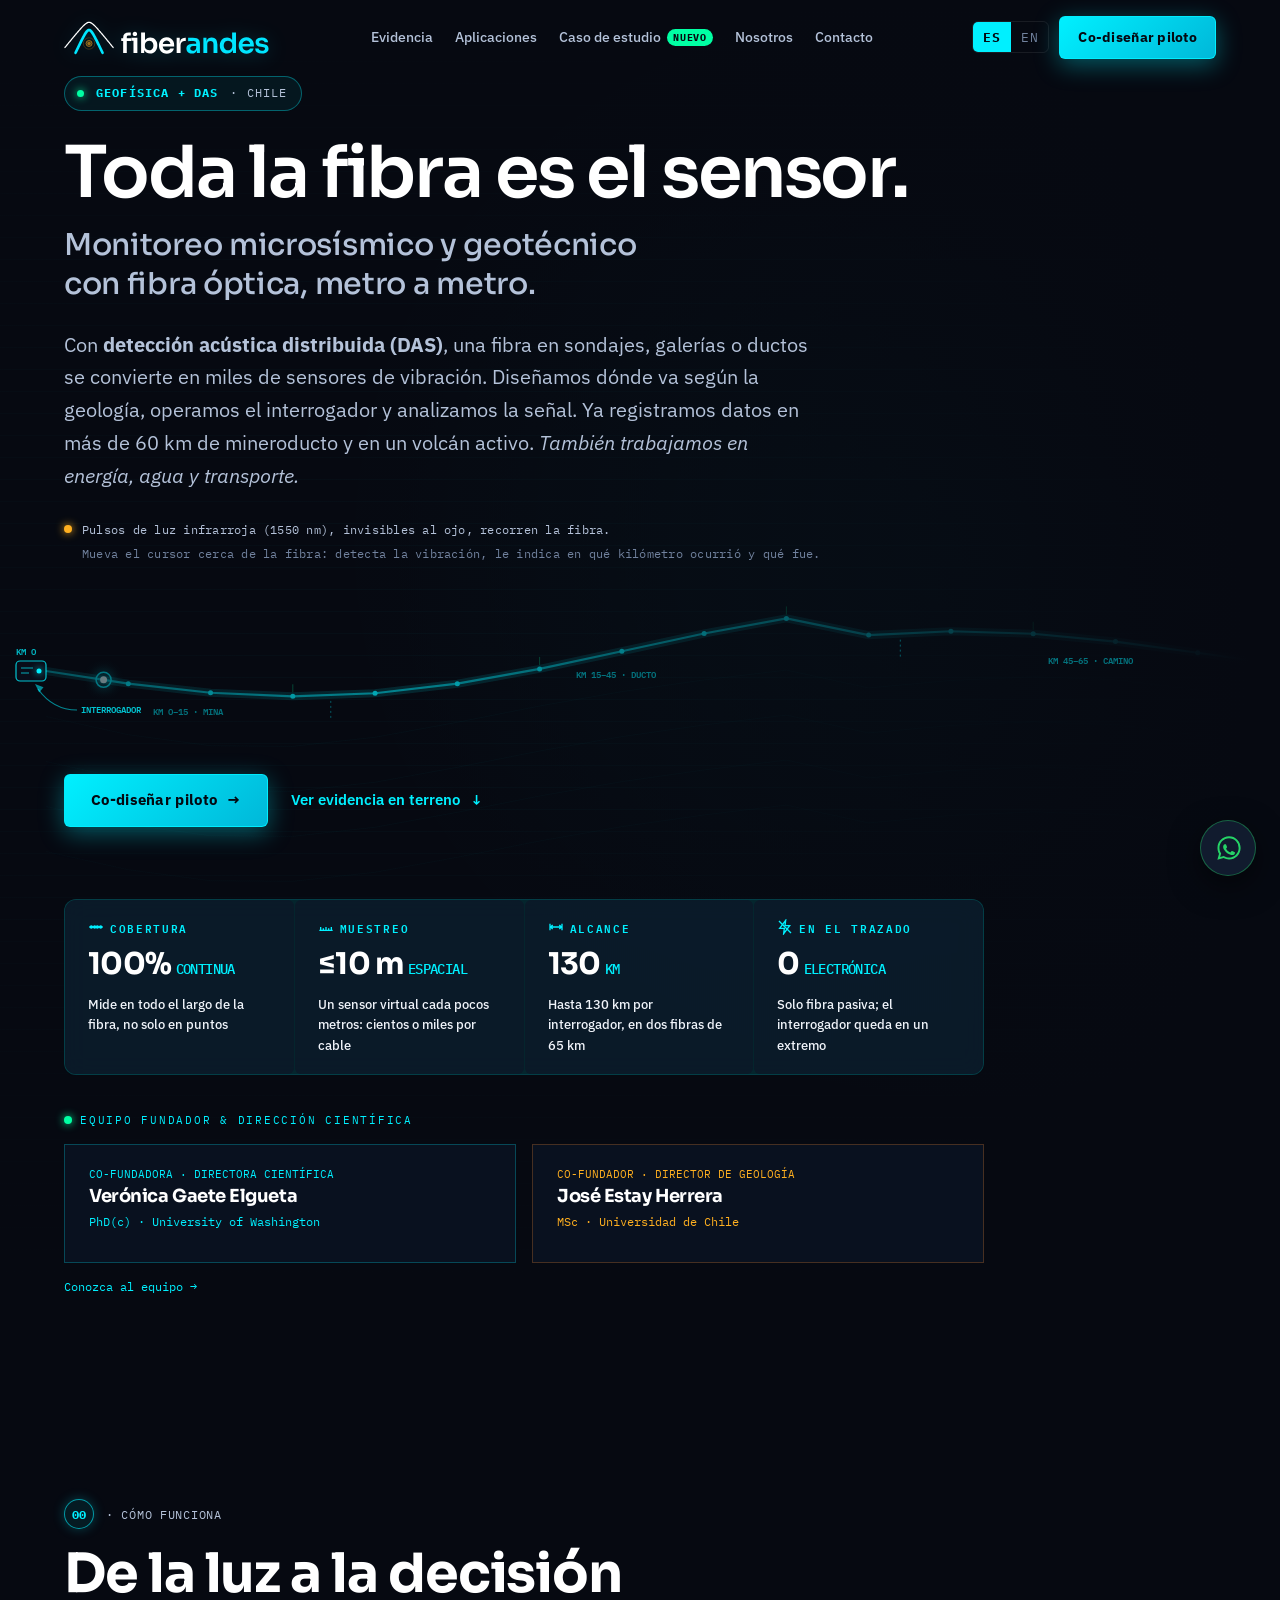
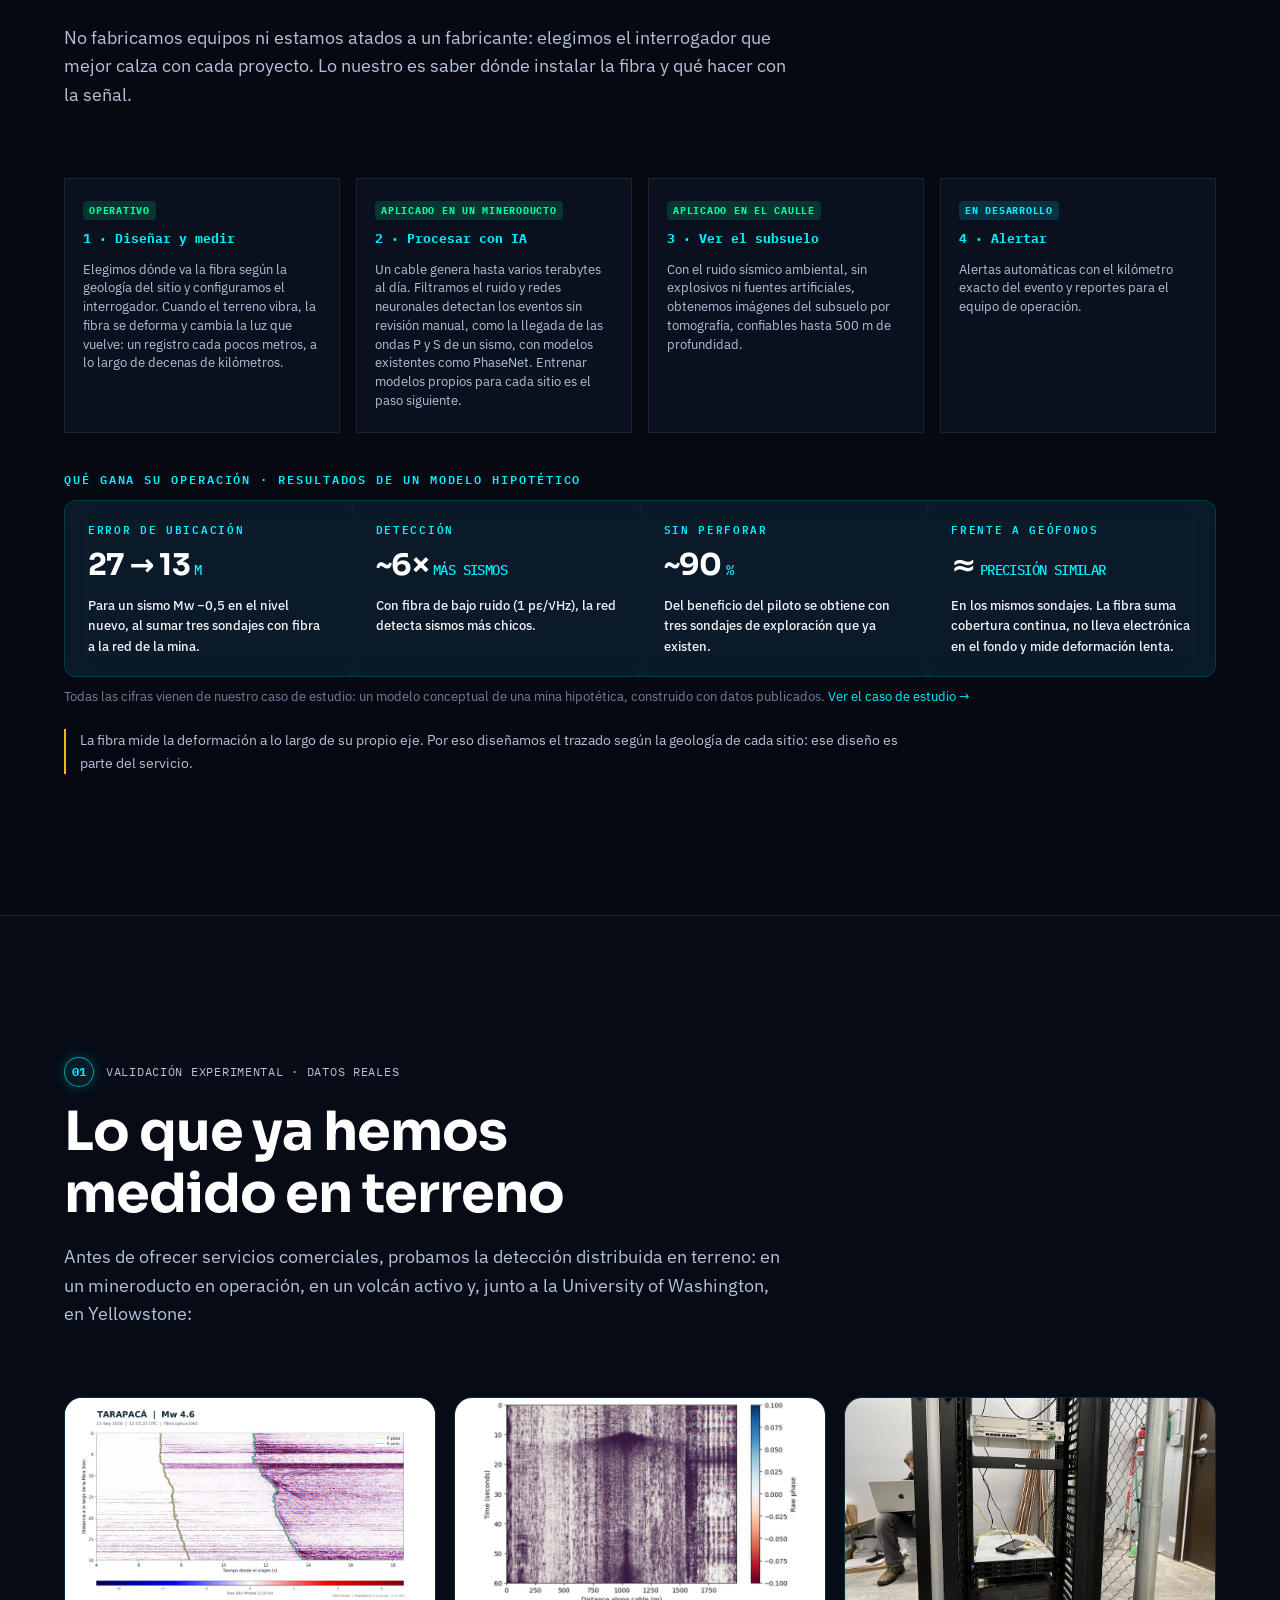
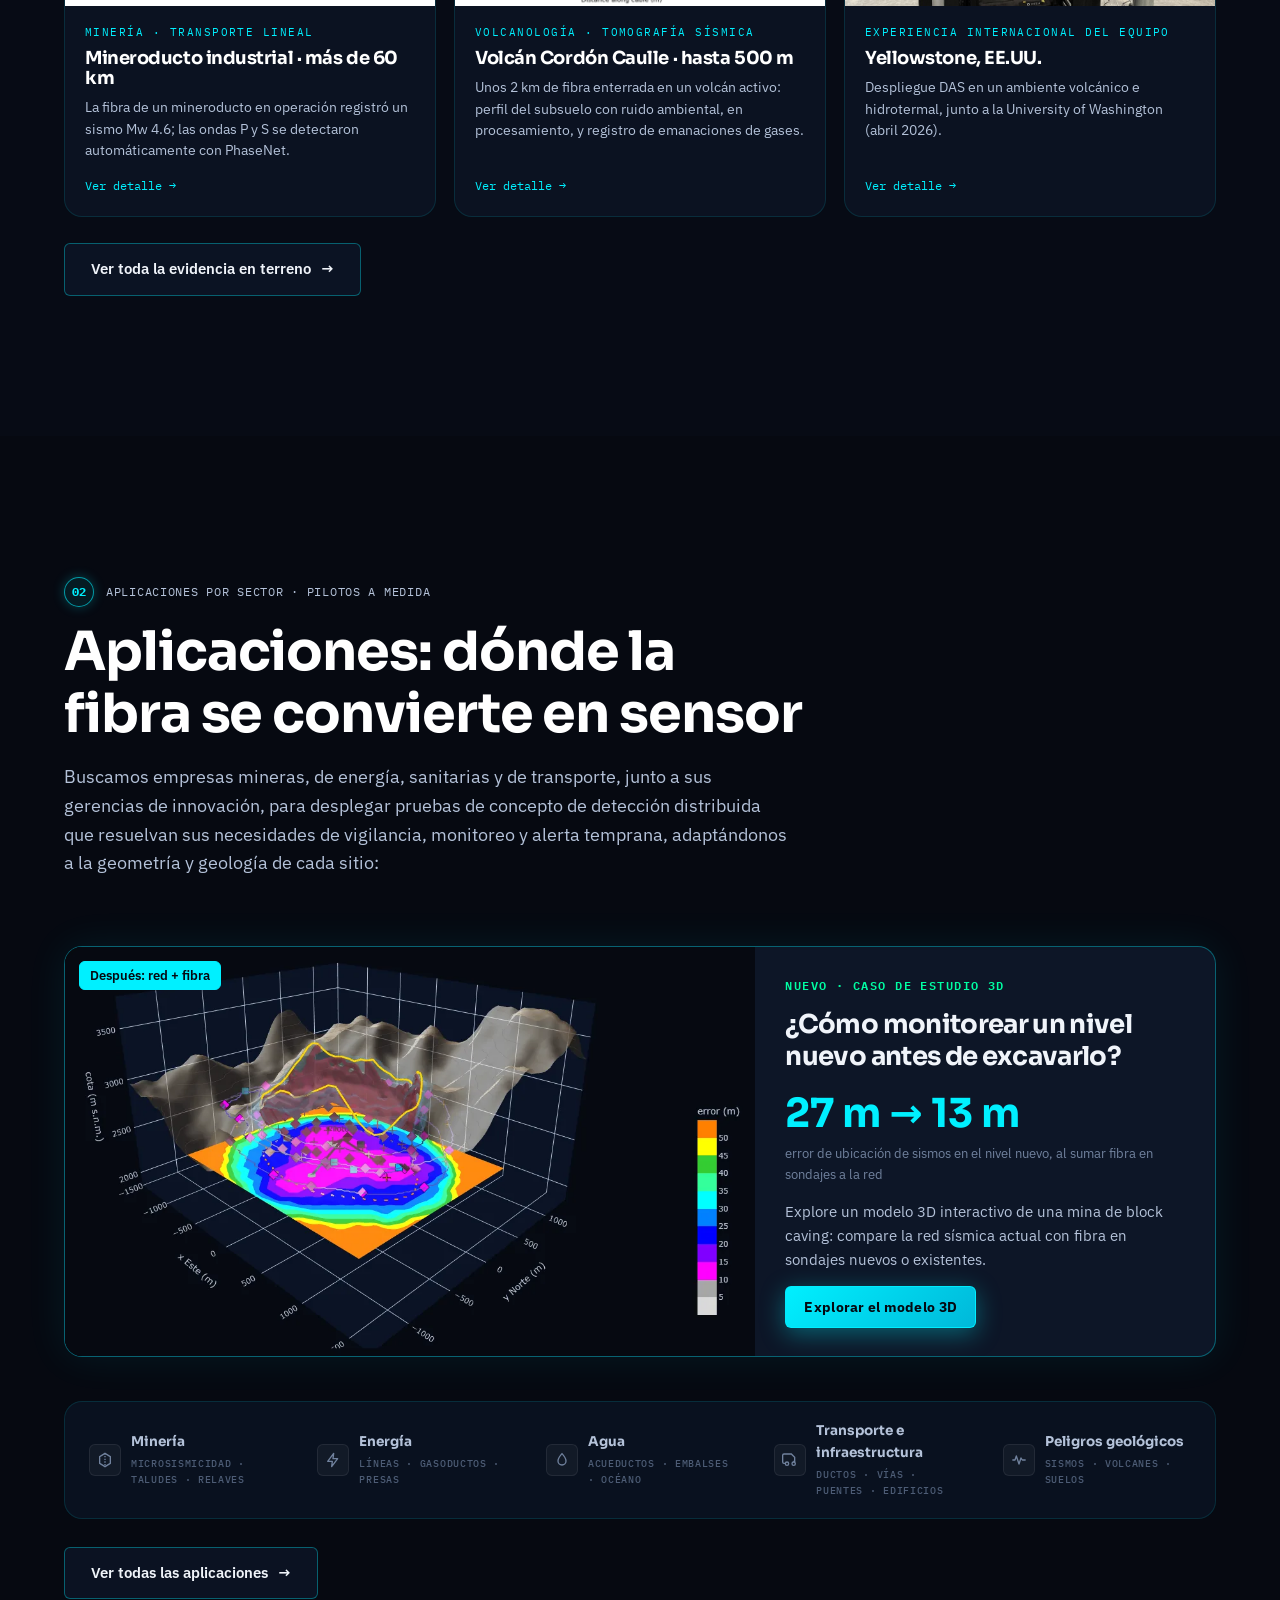
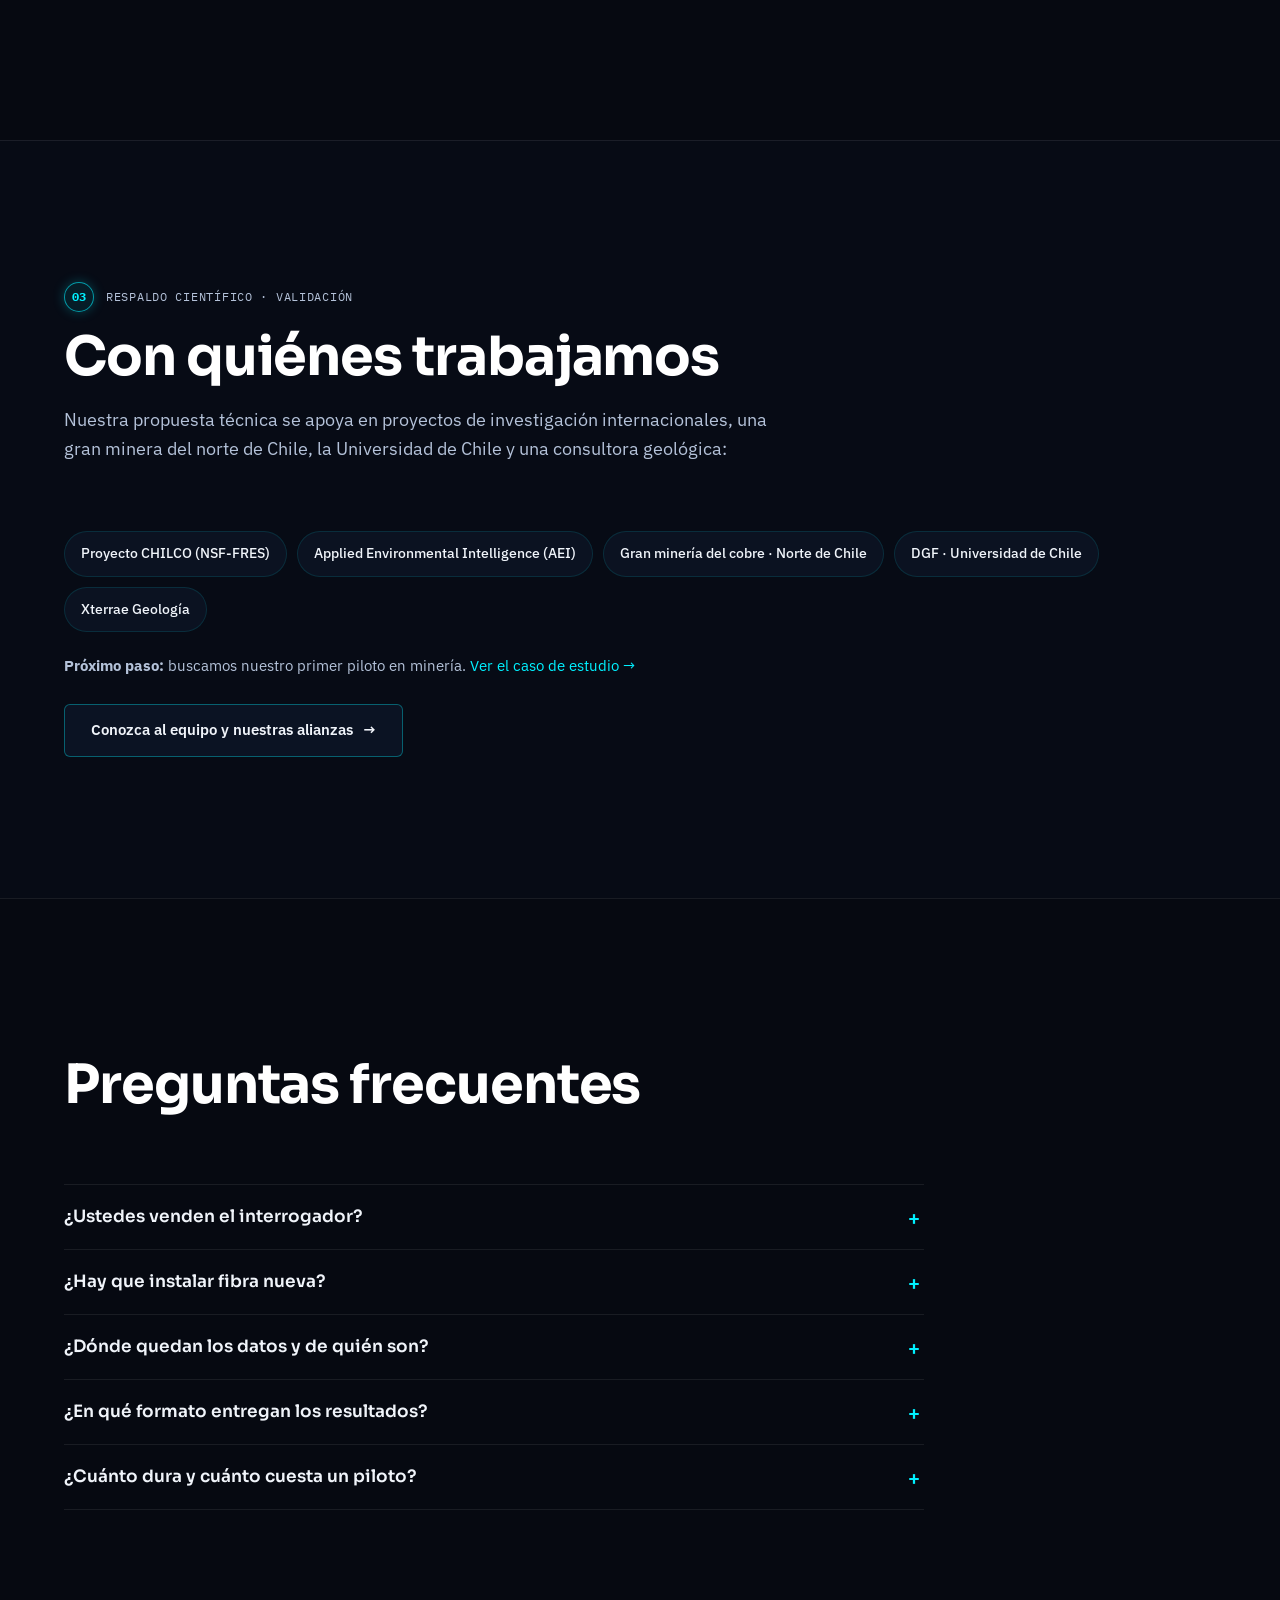
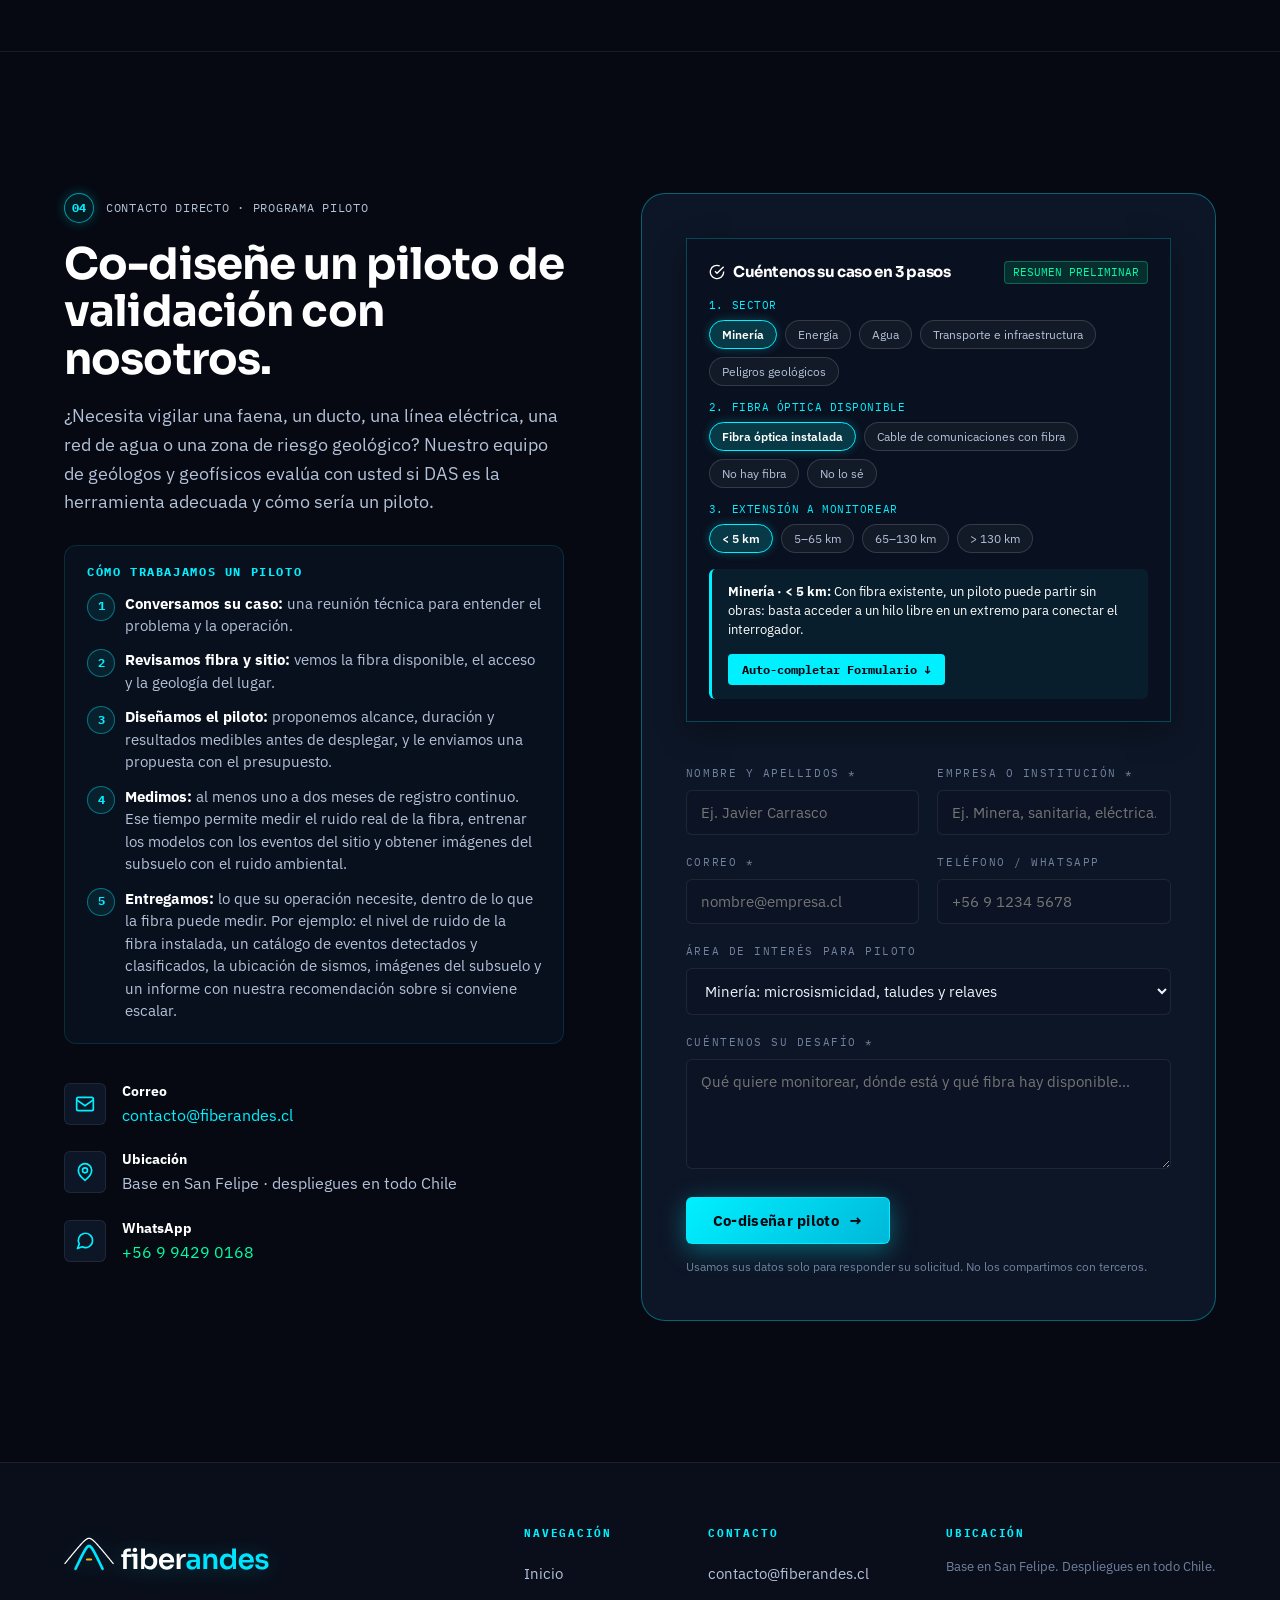
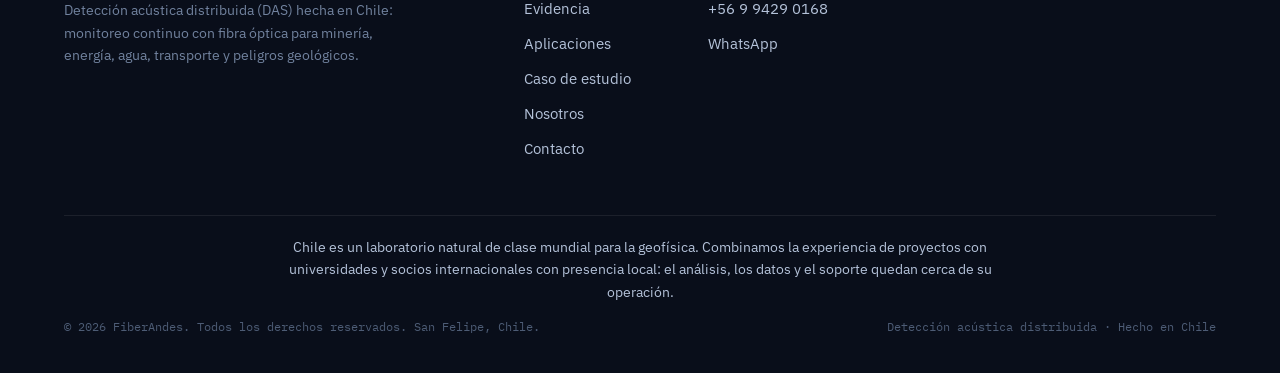
==== commit c8c49d4e: "feat(home): FAQ for buyers, vendor-neutral positioning Answer what a mining buyer asks before writin" ====
--- a/index.html
+++ b/index.html
@@ -35,7 +35,7 @@
   <link rel="preconnect" href="https://fonts.gstatic.com" crossorigin>
   <link href="https://fonts.googleapis.com/css2?family=IBM+Plex+Mono:wght@400;500;600;700&family=IBM+Plex+Sans:wght@400;500;600;700&family=Sora:wght@500;600;700;800&display=swap" rel="stylesheet">
 
-  <link rel="stylesheet" href="css/styles.css?v=20261020_02">
+  <link rel="stylesheet" href="css/styles.css?v=20261020_03">
 
   <!-- Structured Data JSON-LD -->
   <script type="application/ld+json">
@@ -272,7 +272,7 @@
         <div class="section-head reveal">
           <span class="eyebrow"><span class="idx">00</span> <span>&middot; C&oacute;mo funciona</span></span>
           <h2 class="h-section">De la luz a la decisi&oacute;n</h2>
-          <p class="lead">No fabricamos equipos: los elegimos entre proveedores internacionales. Lo nuestro es saber d&oacute;nde instalar la fibra y qu&eacute; hacer con la se&ntilde;al.</p>
+          <p class="lead">No fabricamos equipos ni estamos atados a un fabricante: elegimos el interrogador que mejor calza con cada proyecto. Lo nuestro es saber d&oacute;nde instalar la fibra y qu&eacute; hacer con la se&ntilde;al.</p>
         </div>
 
         <div class="how-grid reveal">
@@ -466,6 +466,37 @@
         </ul>
         <p class="next-step reveal"><strong>Pr&oacute;ximo paso:</strong> buscamos nuestro primer piloto en miner&iacute;a. <a href="caso-nivel-nuevo.html">Ver el caso de estudio &rarr;</a></p>
         <div class="section-more reveal"><a class="btn btn-secondary" href="nosotros.html">Conozca al equipo y nuestras alianzas <span class="arr">&rarr;</span></a></div>
+      </div>
+    </section>
+
+    <!-- ============================ PREGUNTAS FRECUENTES ============================ -->
+    <section class="section-pad" id="preguntas" style="border-top: 1px solid var(--line-light);">
+      <div class="wrap">
+        <div class="section-head reveal">
+          <h2 class="h-section">Preguntas frecuentes</h2>
+        </div>
+        <div class="faq-list reveal">
+          <details class="faq-item">
+            <summary>&#191;Ustedes venden el interrogador?</summary>
+            <p>No vendemos equipos. Para cada piloto arrendamos o compramos el interrogador a fabricantes internacionales, y su costo va incluido en la propuesta. No estamos atados a ning&#250;n fabricante: elegimos el equipo que mejor calza con el proyecto.</p>
+          </details>
+          <details class="faq-item">
+            <summary>&#191;Hay que instalar fibra nueva?</summary>
+            <p>No siempre. Si hay fibra monomodo con un hilo libre, por ejemplo en un ducto o una galer&#237;a, se puede partir con ella. Si no, dise&#241;amos el trazado seg&#250;n la geolog&#237;a, y los sondajes de exploraci&#243;n existentes pueden servir.</p>
+          </details>
+          <details class="faq-item">
+            <summary>&#191;D&#243;nde quedan los datos y de qui&#233;n son?</summary>
+            <p>Los datos crudos y los resultados son suyos. Se guardan en discos o en la nube, seg&#250;n lo que acordemos con usted. Un interrogador genera de cientos de gigabytes a varios terabytes al d&#237;a, as&#237; que el almacenamiento se dimensiona como parte del dise&#241;o.</p>
+          </details>
+          <details class="faq-item">
+            <summary>&#191;En qu&#233; formato entregan los resultados?</summary>
+            <p>Los registros crudos quedan en HDF5, el formato habitual de los equipos DAS. Los resultados (cat&#225;logo de eventos, ubicaciones, im&#225;genes del subsuelo e informe) se entregan en formatos abiertos que se pueden cargar en otros programas.</p>
+          </details>
+          <details class="faq-item">
+            <summary>&#191;Cu&#225;nto dura y cu&#225;nto cuesta un piloto?</summary>
+            <p>Al menos uno a dos meses de registro. El costo depende del alcance, de la fibra disponible y del equipo; lo definimos en la propuesta, despu&#233;s de la primera reuni&#243;n t&#233;cnica.</p>
+          </details>
+        </div>
       </div>
     </section>
 
@@ -701,7 +732,7 @@
   </div>
 
   <!-- Scripts -->
-  <script src="js/i18n.js?v=20261020_02"></script>
+  <script src="js/i18n.js?v=20261020_03"></script>
   <script src="js/hero-canvas.js?v=20261020_02"></script>
   <script src="js/app.js?v=20261020_02"></script>
 </body>
--- a/css/styles.css
+++ b/css/styles.css
@@ -4020,3 +4020,31 @@
 @media (max-width: 960px) {
   .evidence-summary { grid-template-columns: 1fr; }
 }
+
+/* --- Preguntas frecuentes --- */
+.faq-list { max-width: 860px; border-top: 1px solid var(--line-light); }
+.faq-item { border-bottom: 1px solid var(--line-light); }
+.faq-item summary {
+  cursor: pointer;
+  list-style: none;
+  padding: 18px 36px 18px 0;
+  position: relative;
+  font-family: var(--font-display);
+  font-size: 17px;
+  font-weight: 600;
+  color: var(--fg);
+}
+.faq-item summary::-webkit-details-marker { display: none; }
+.faq-item summary::after {
+  content: "+";
+  position: absolute;
+  right: 4px;
+  top: 50%;
+  transform: translateY(-50%);
+  font-family: var(--font-mono);
+  font-size: 20px;
+  color: var(--cyan);
+}
+.faq-item[open] summary::after { content: "\2212"; }
+.faq-item summary:focus-visible { outline: 2px solid var(--cyan); outline-offset: 4px; }
+.faq-item p { margin: 0 0 18px; color: var(--fg-1); font-size: 15px; line-height: 1.65; max-width: 760px; }
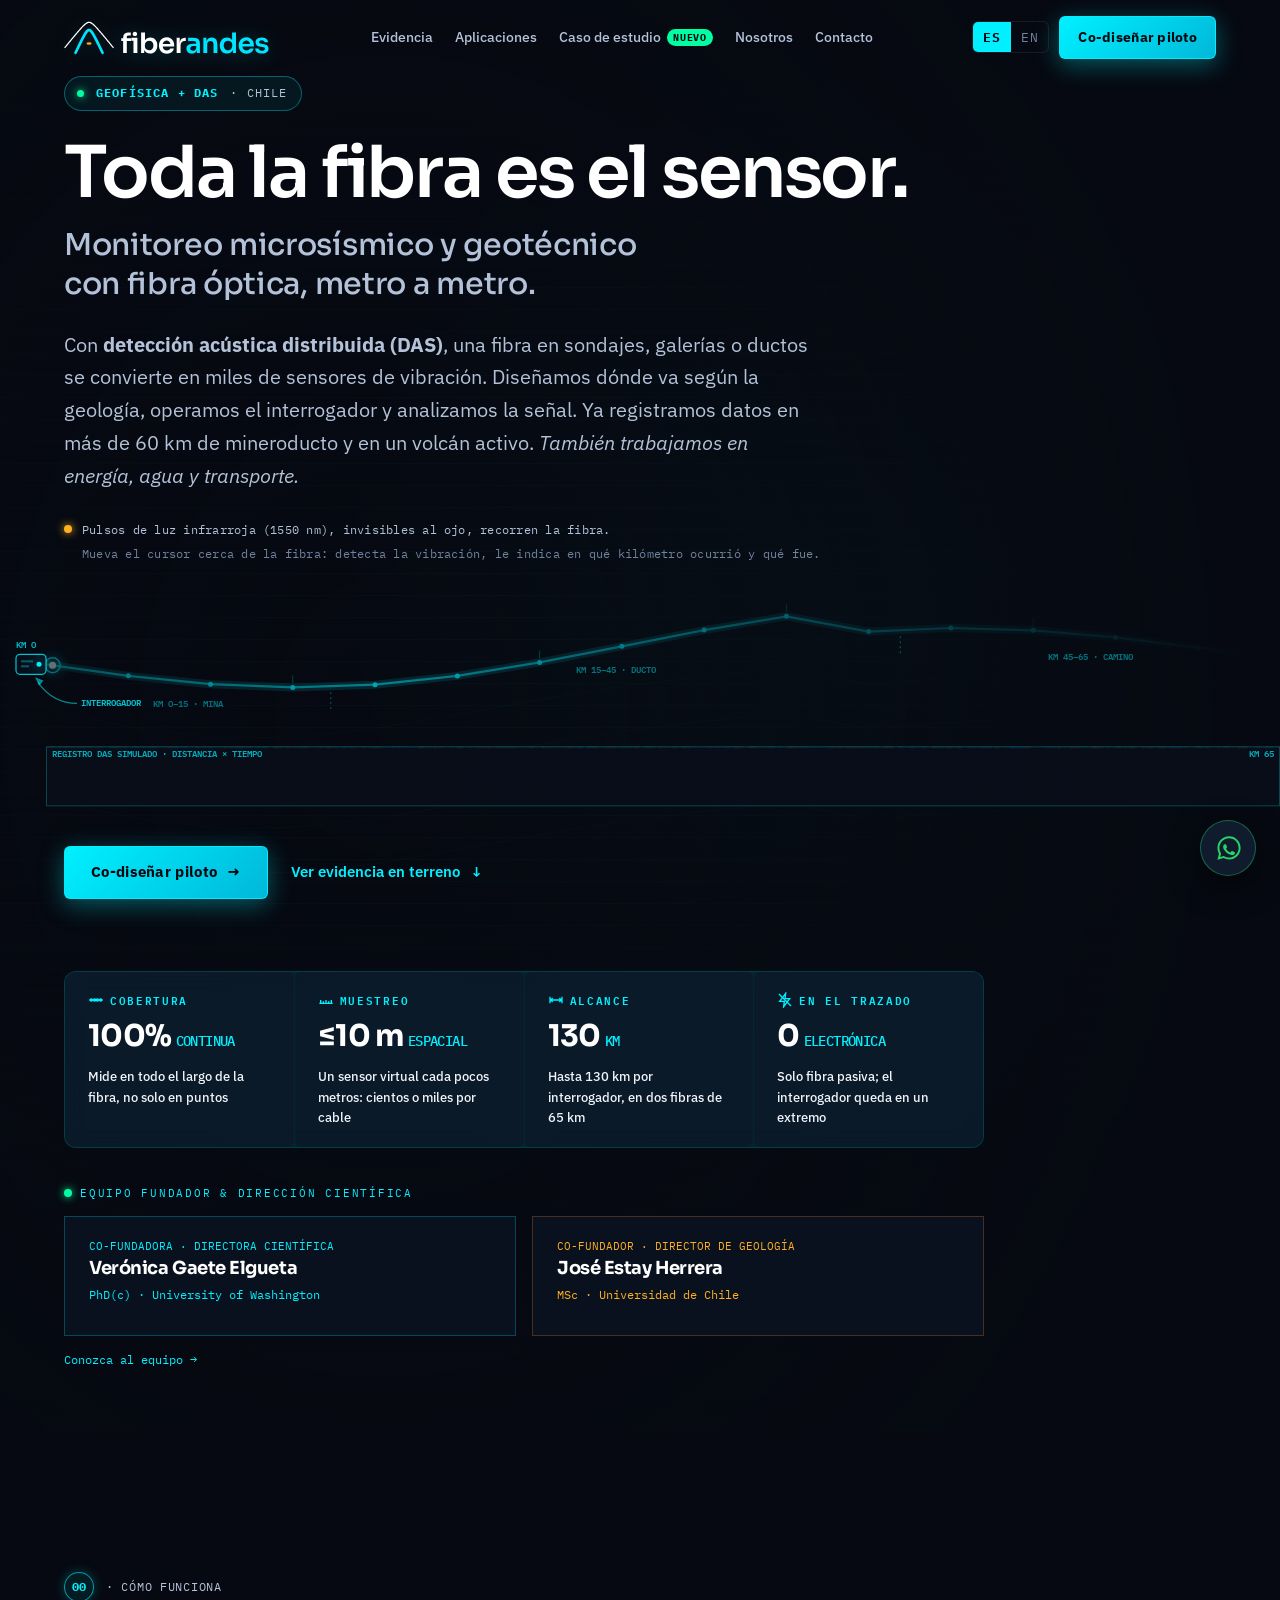
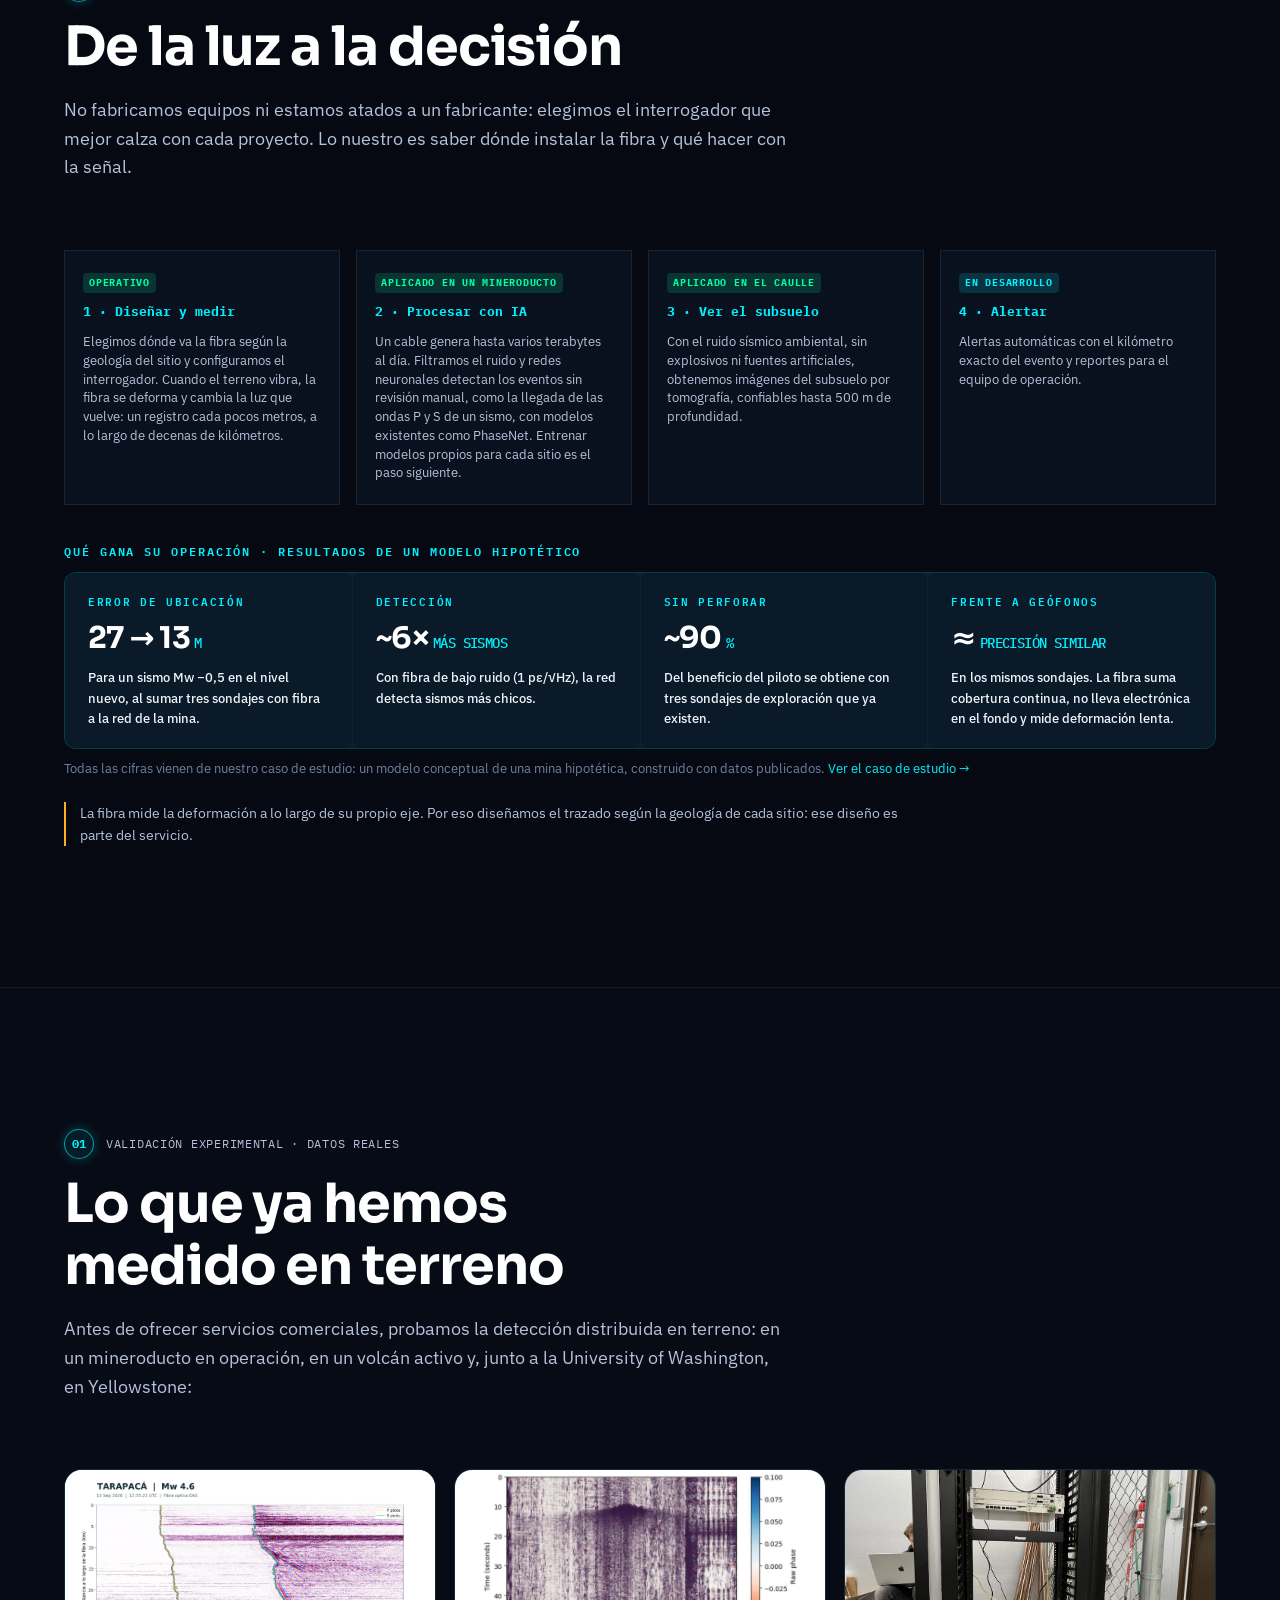
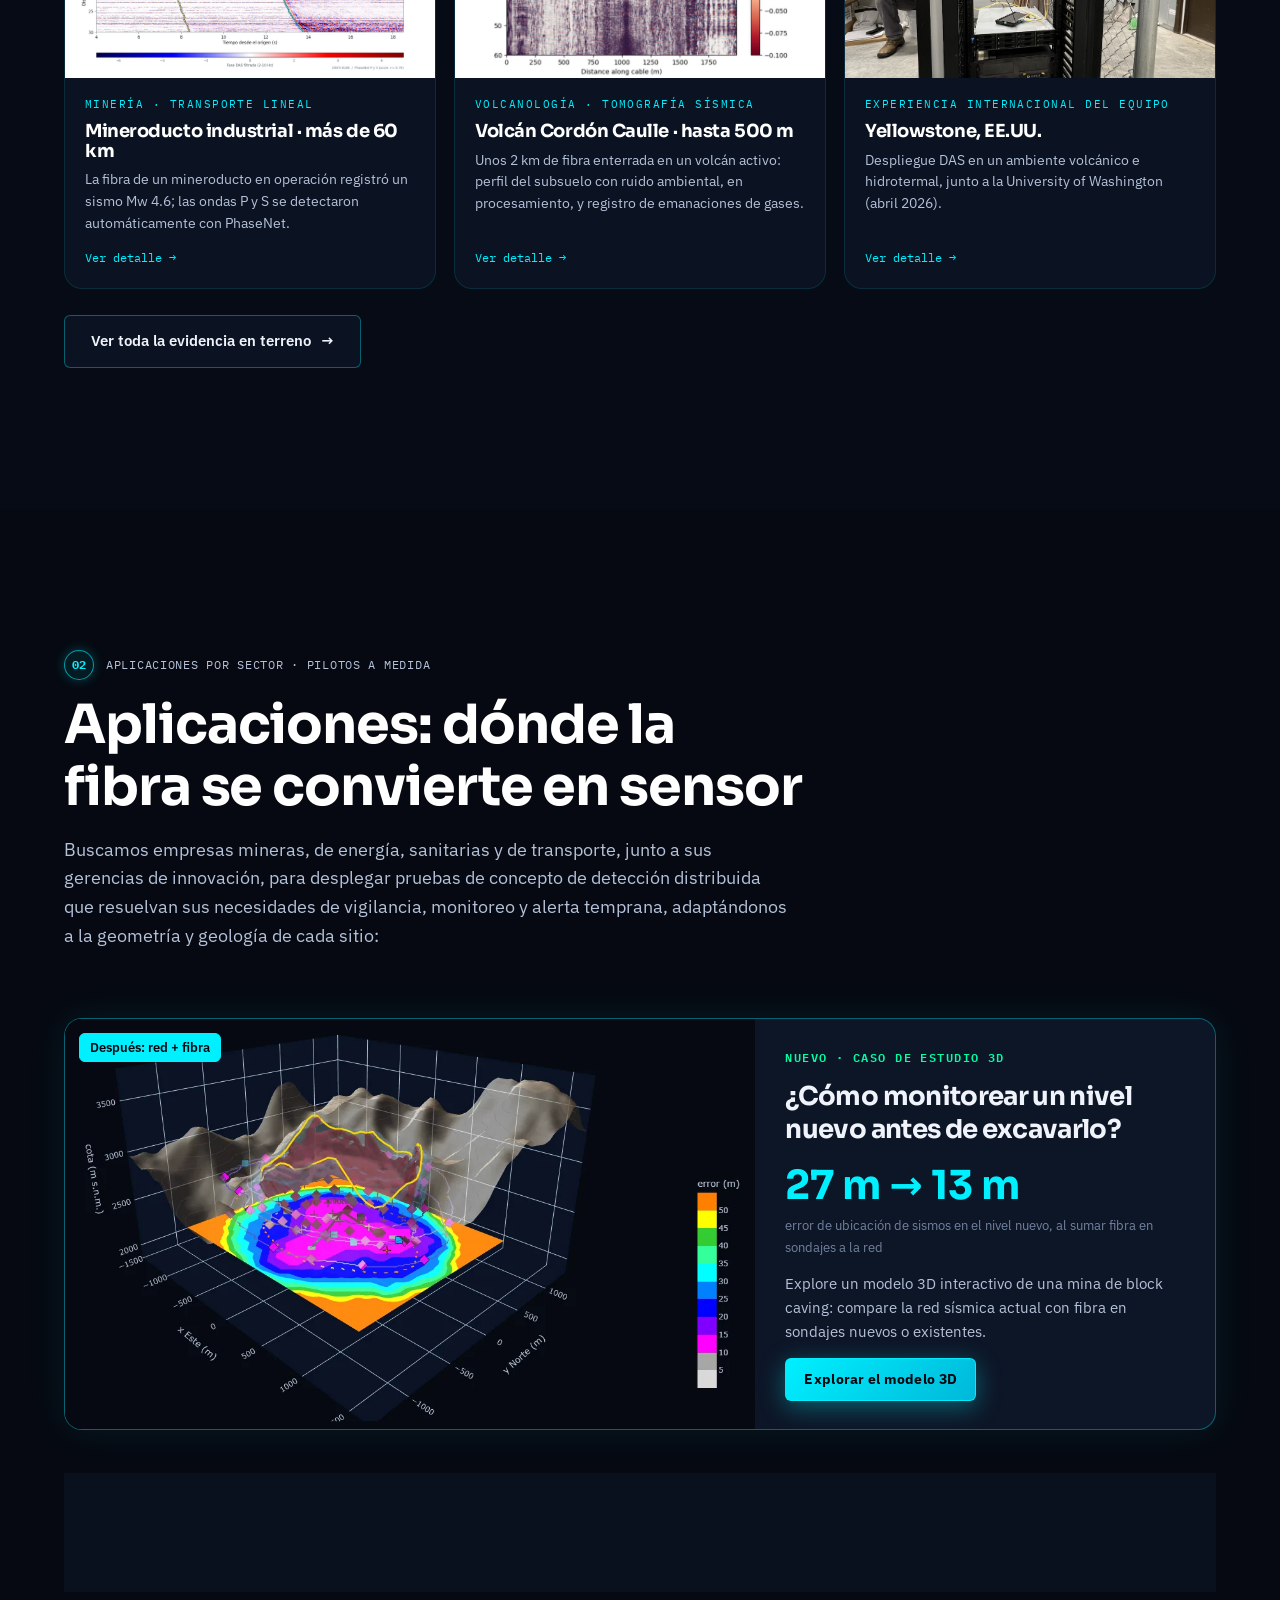
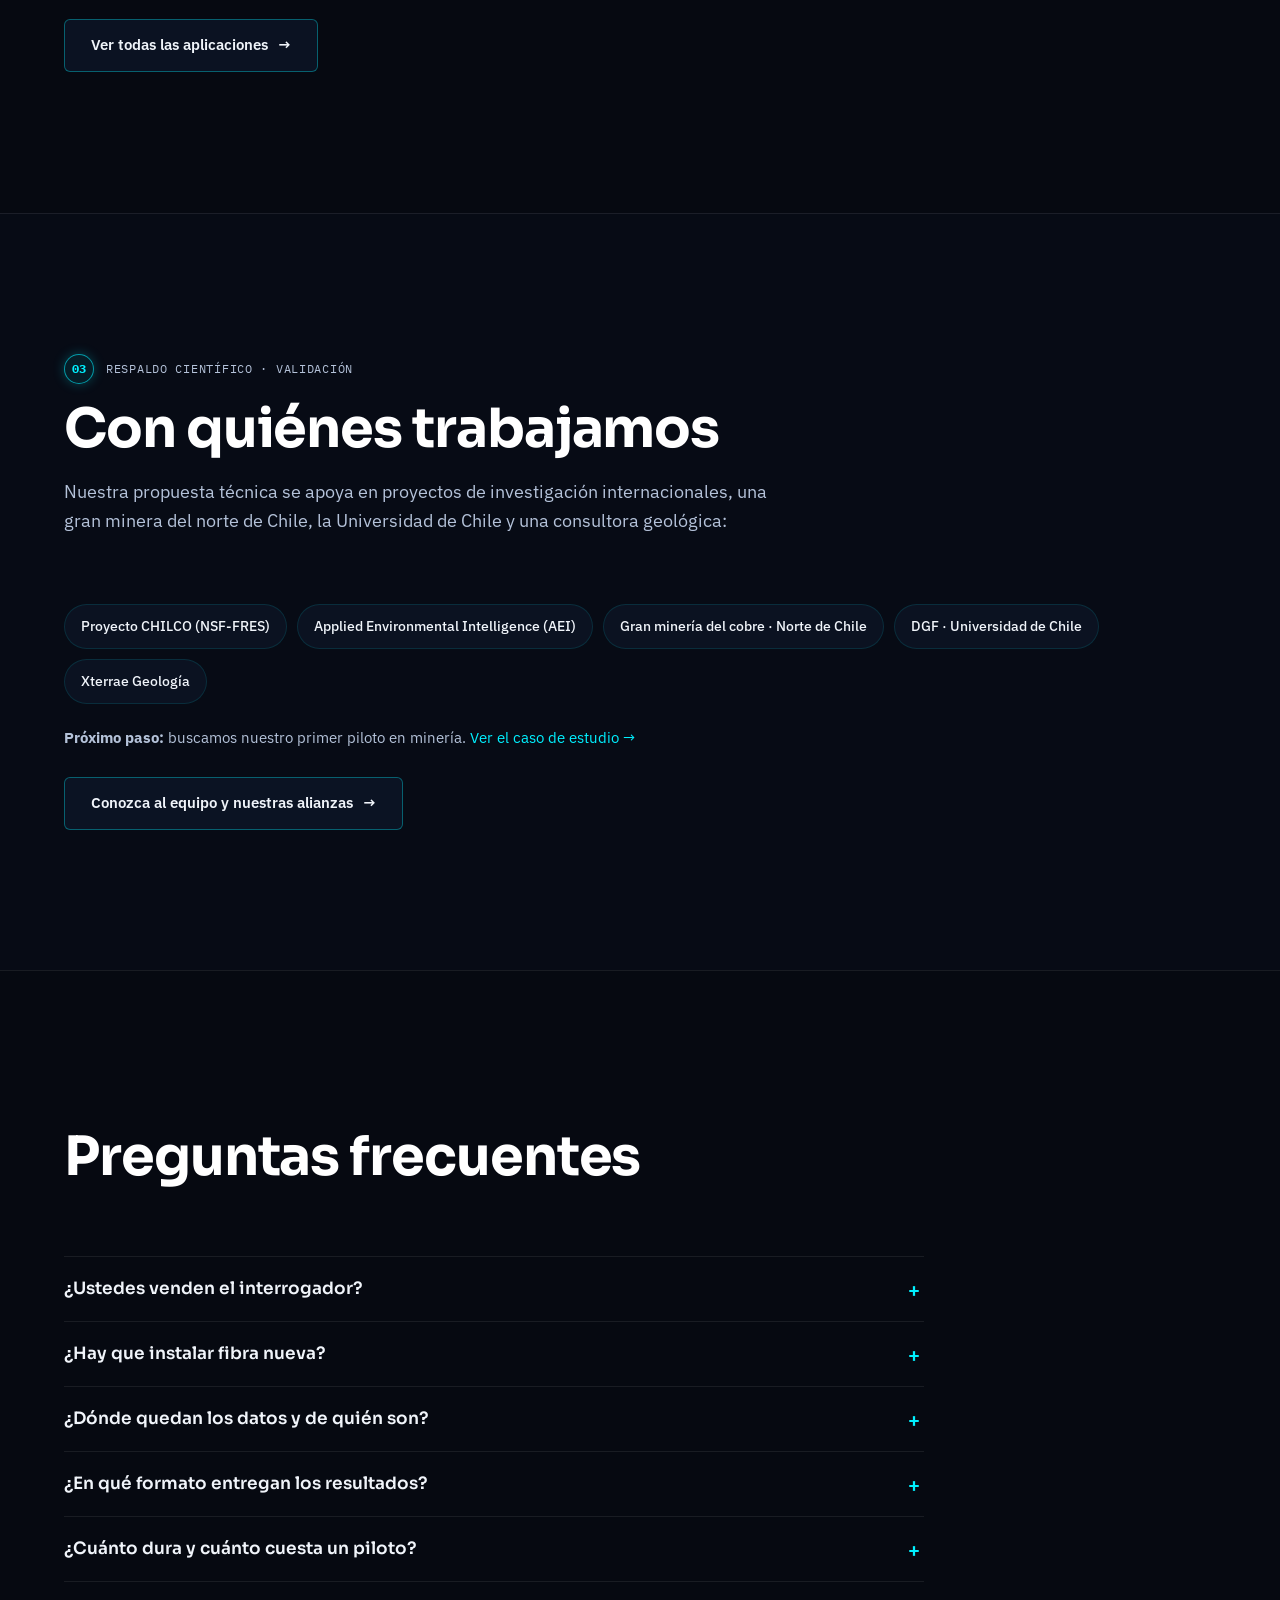
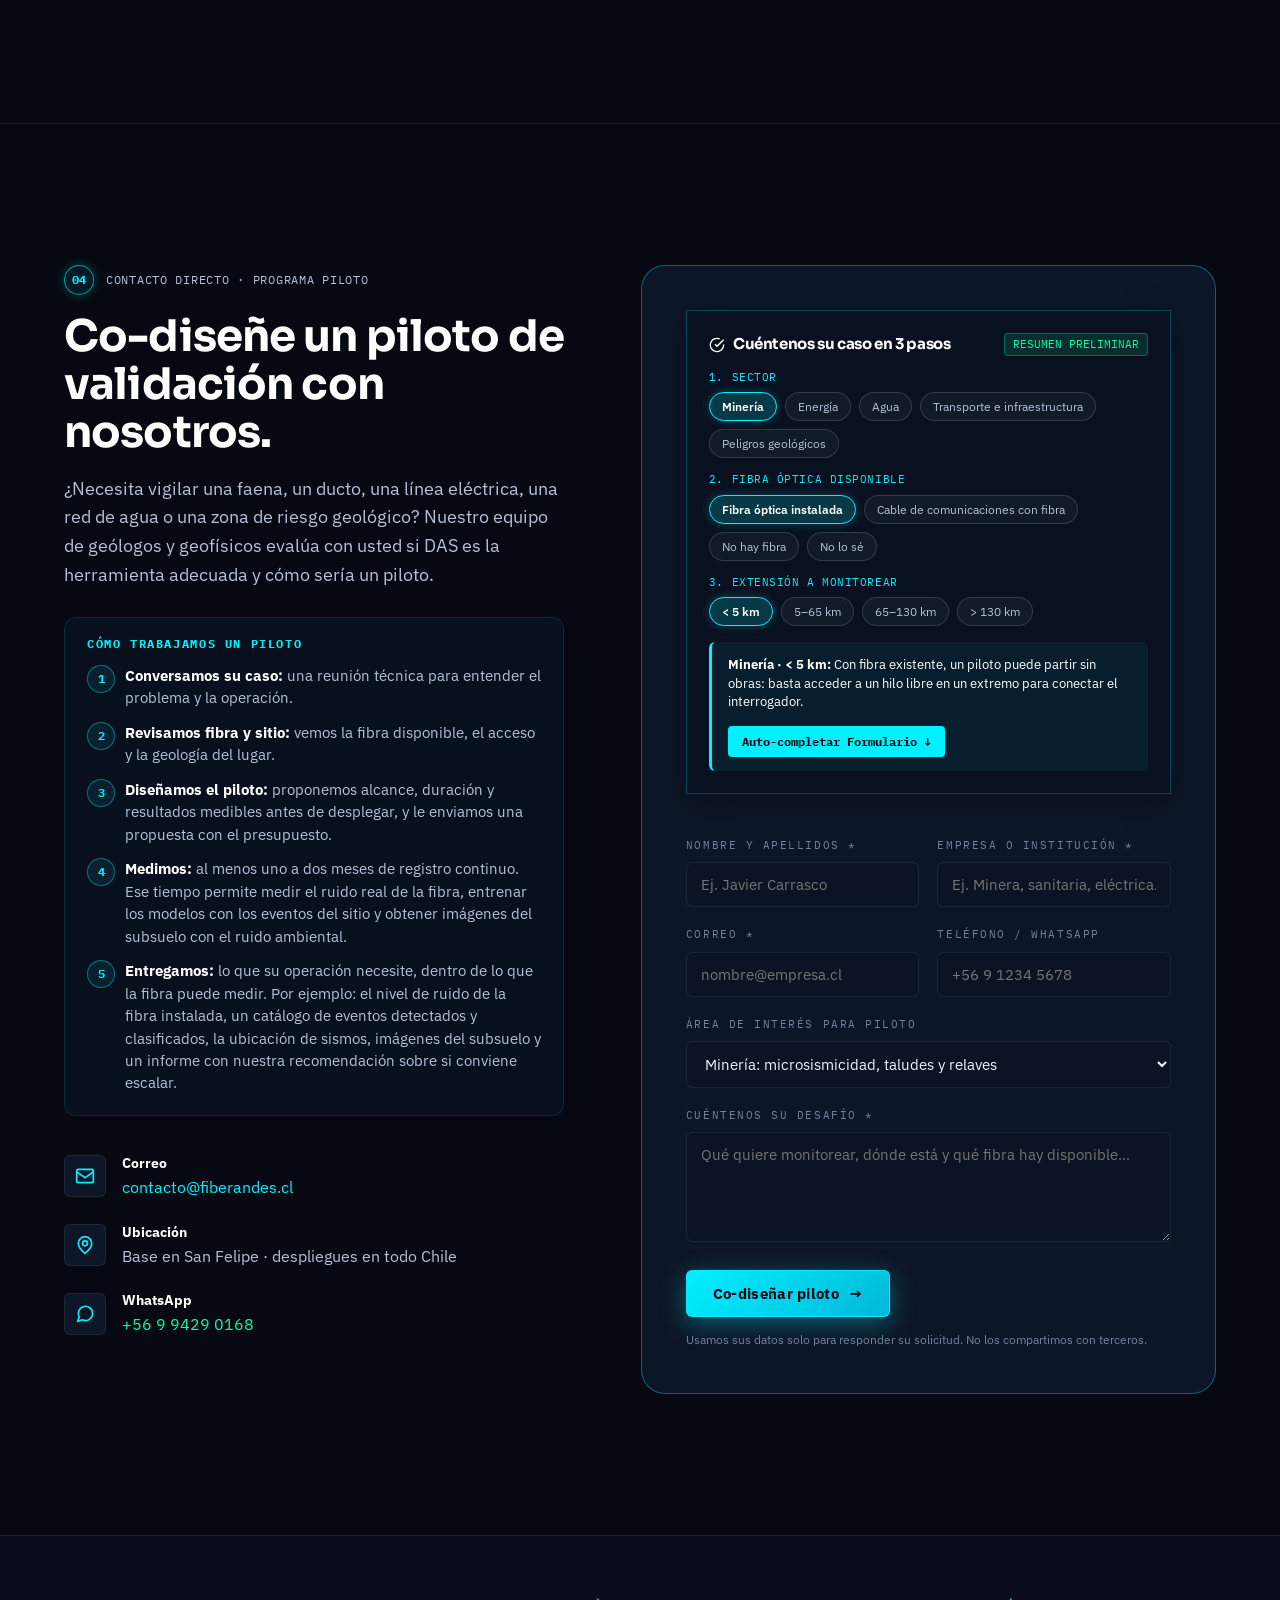
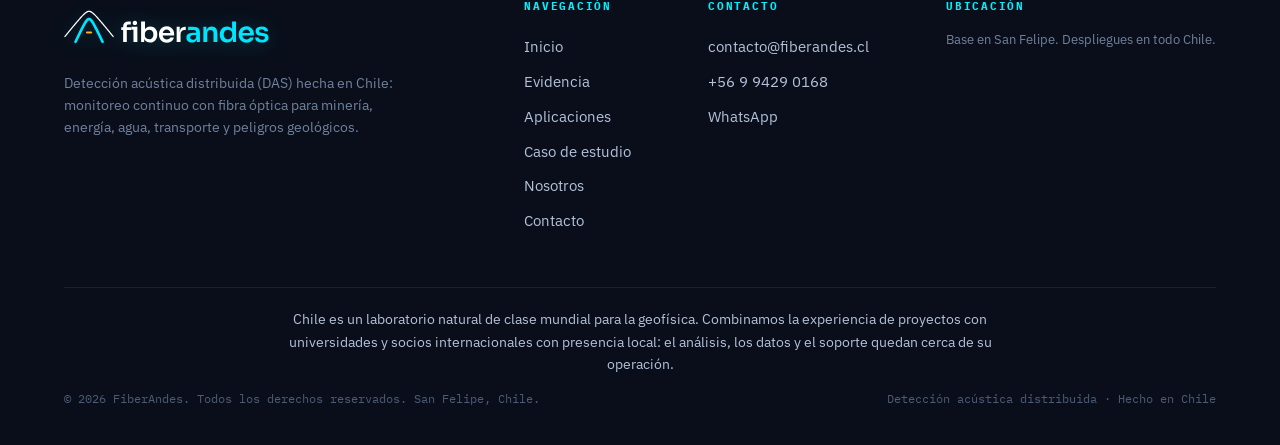
==== commit a286e3e8: "feat(hero): event signatures and a simulated DAS record strip Each event class now comes from a sour" ====
--- a/index.html
+++ b/index.html
@@ -35,7 +35,7 @@
   <link rel="preconnect" href="https://fonts.gstatic.com" crossorigin>
   <link href="https://fonts.googleapis.com/css2?family=IBM+Plex+Mono:wght@400;500;600;700&family=IBM+Plex+Sans:wght@400;500;600;700&family=Sora:wght@500;600;700;800&display=swap" rel="stylesheet">
 
-  <link rel="stylesheet" href="css/styles.css?v=20261020_03">
+  <link rel="stylesheet" href="css/styles.css?v=20261020_04">
 
   <!-- Structured Data JSON-LD -->
   <script type="application/ld+json">
@@ -732,8 +732,8 @@
   </div>
 
   <!-- Scripts -->
-  <script src="js/i18n.js?v=20261020_03"></script>
-  <script src="js/hero-canvas.js?v=20261020_02"></script>
+  <script src="js/i18n.js?v=20261020_04"></script>
+  <script src="js/hero-canvas.js?v=20261020_04"></script>
   <script src="js/app.js?v=20261020_02"></script>
 </body>
 </html>
--- a/css/styles.css
+++ b/css/styles.css
@@ -526,7 +526,7 @@
 
 .hero-demo-stage {
   margin-top: 28px;
-  height: clamp(170px, 17vw, 220px);
+  height: clamp(240px, 23vw, 290px);
 }
 .hero-demo-hint {
   display: flex;
@@ -4048,3 +4048,8 @@
 .faq-item[open] summary::after { content: "\2212"; }
 .faq-item summary:focus-visible { outline: 2px solid var(--cyan); outline-offset: 4px; }
 .faq-item p { margin: 0 0 18px; color: var(--fg-1); font-size: 15px; line-height: 1.65; max-width: 760px; }
+
+/* Hero demo: more height on phones, where the hint wraps and the record strip needs room */
+@media (max-width: 600px) {
+  .hero-demo-stage { height: 330px; }
+}
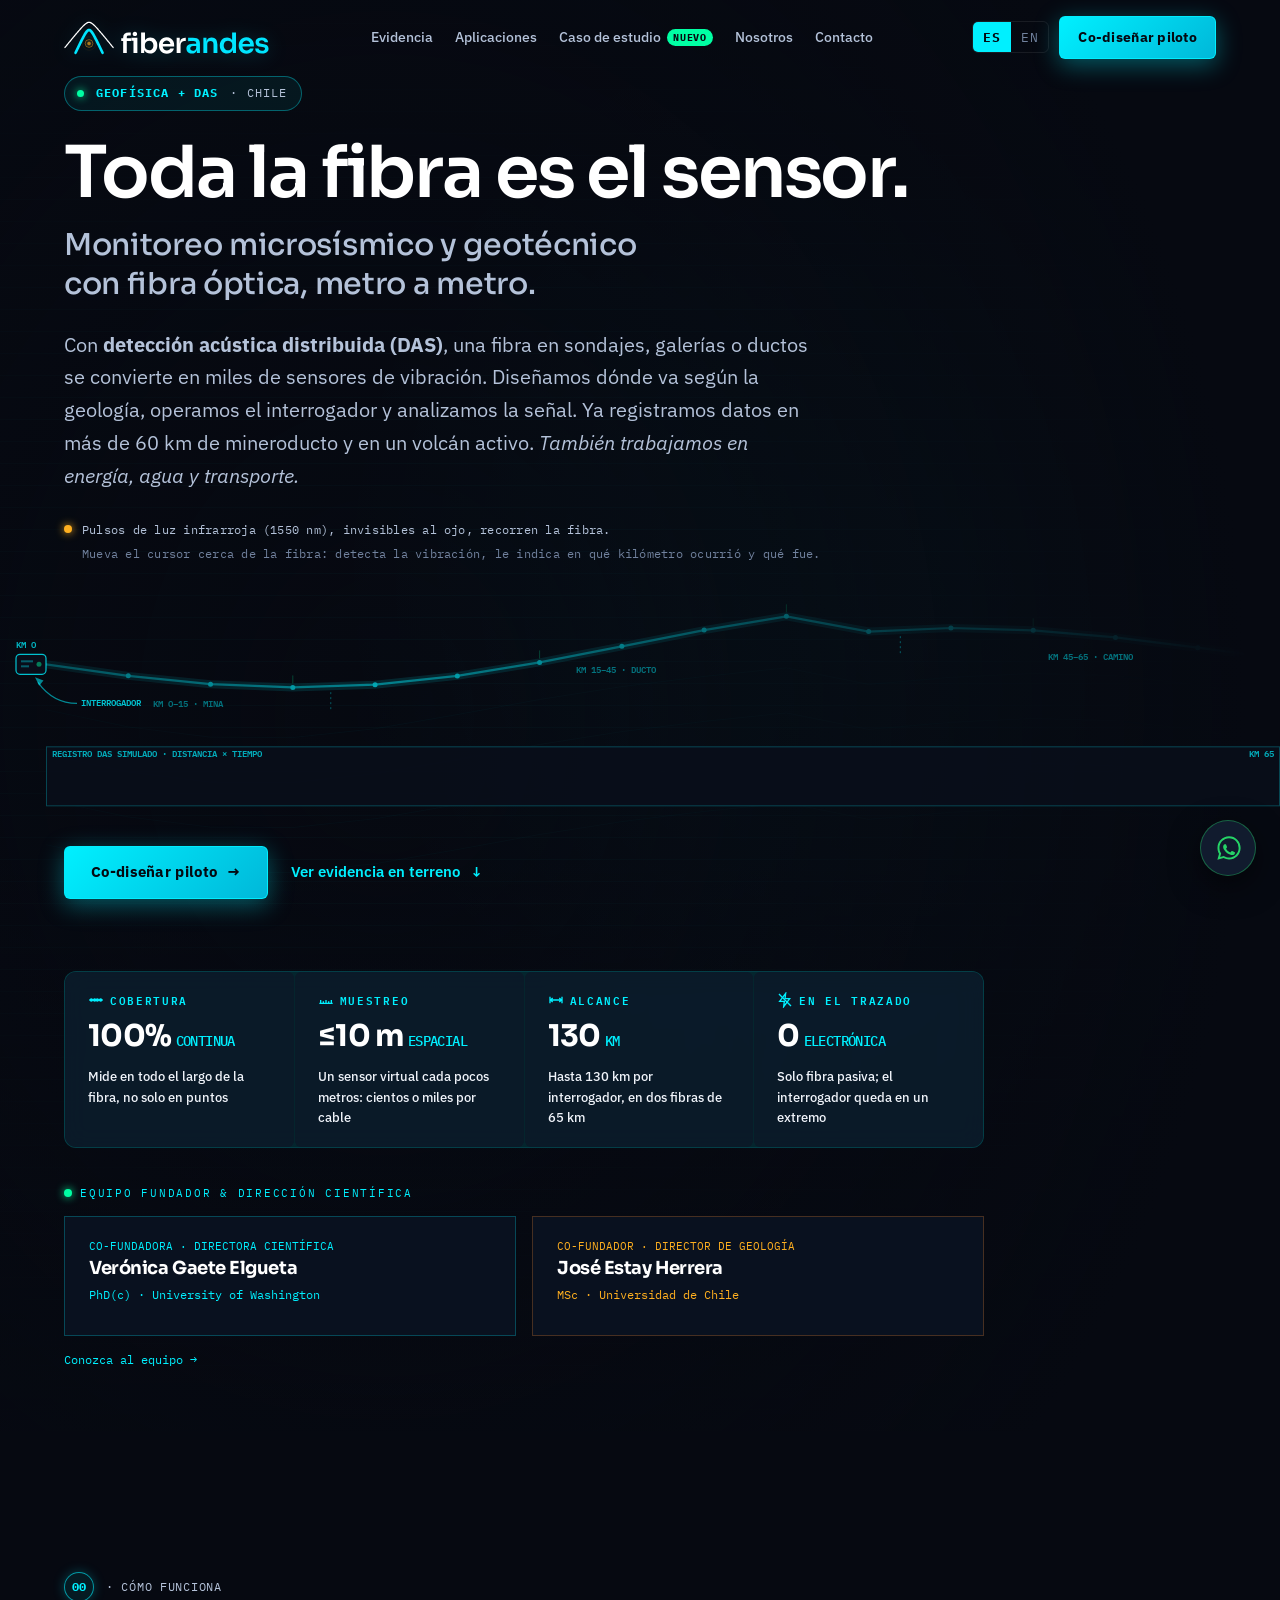
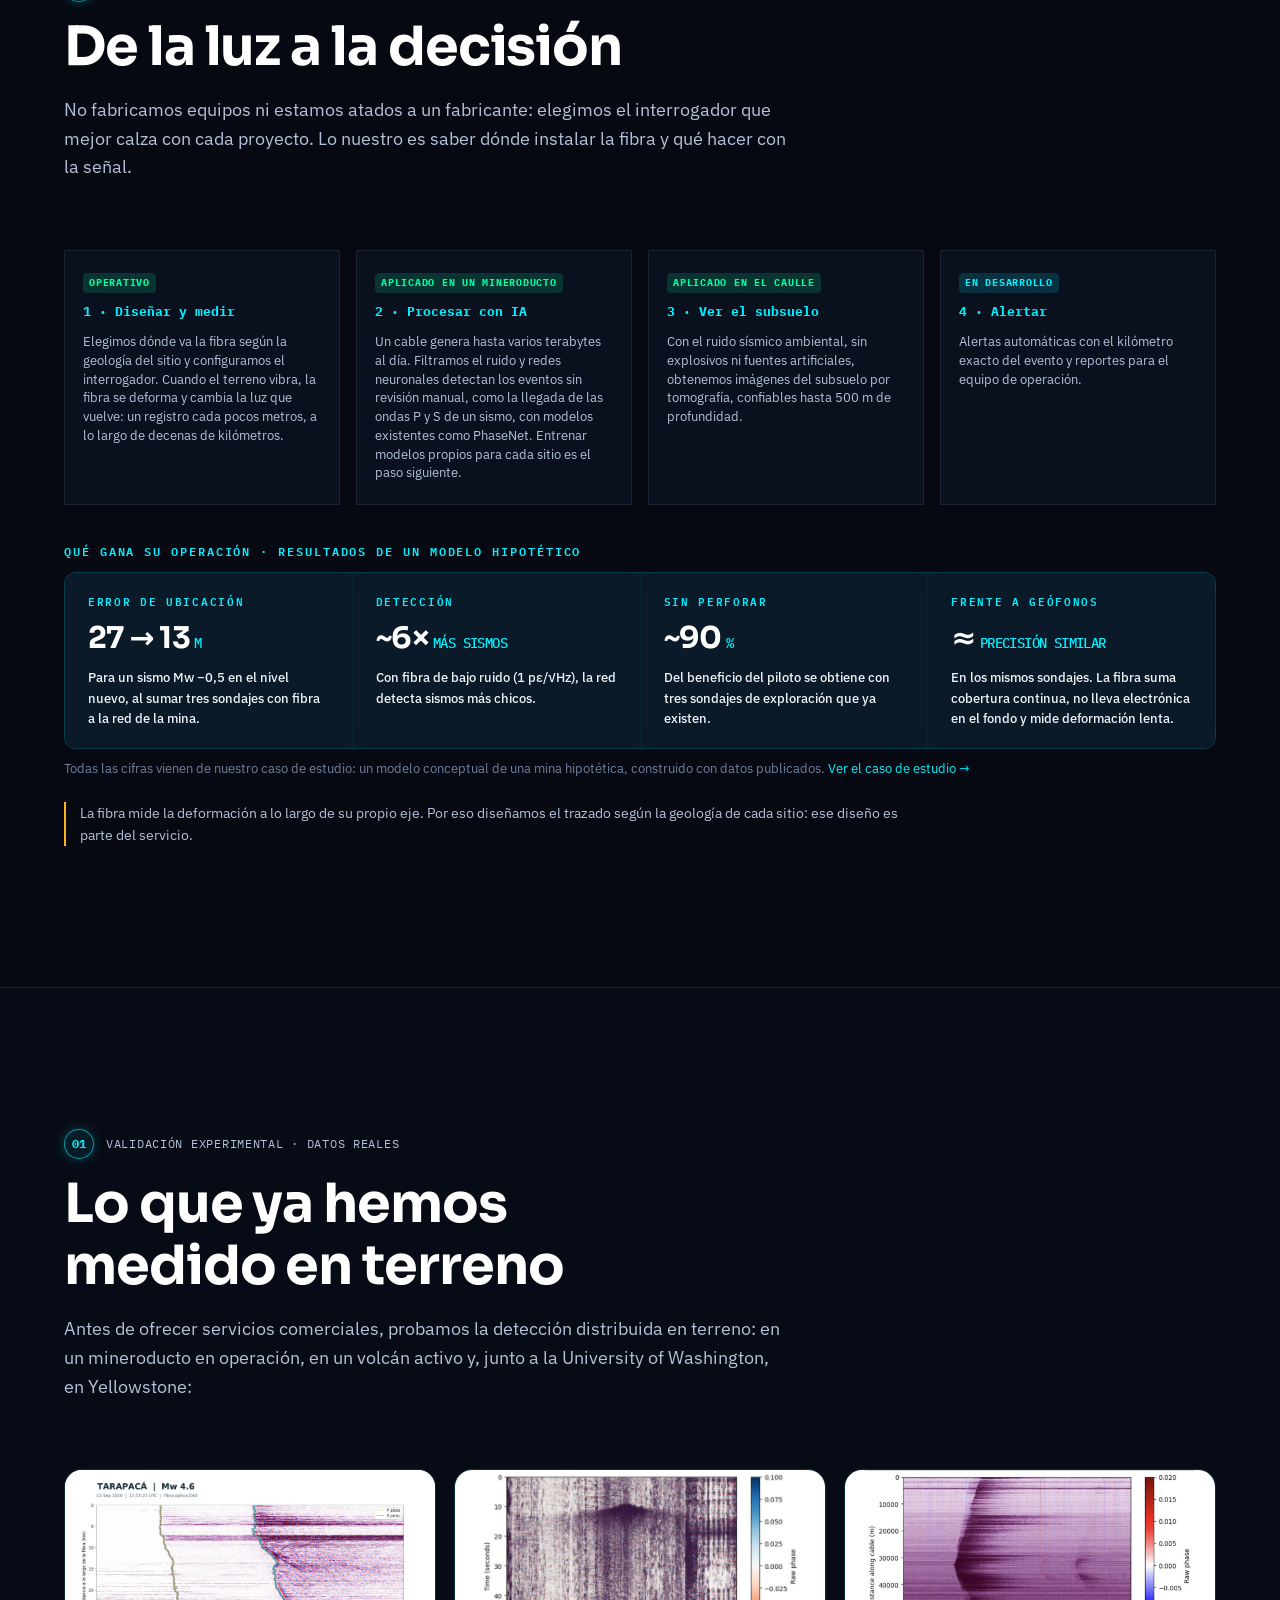
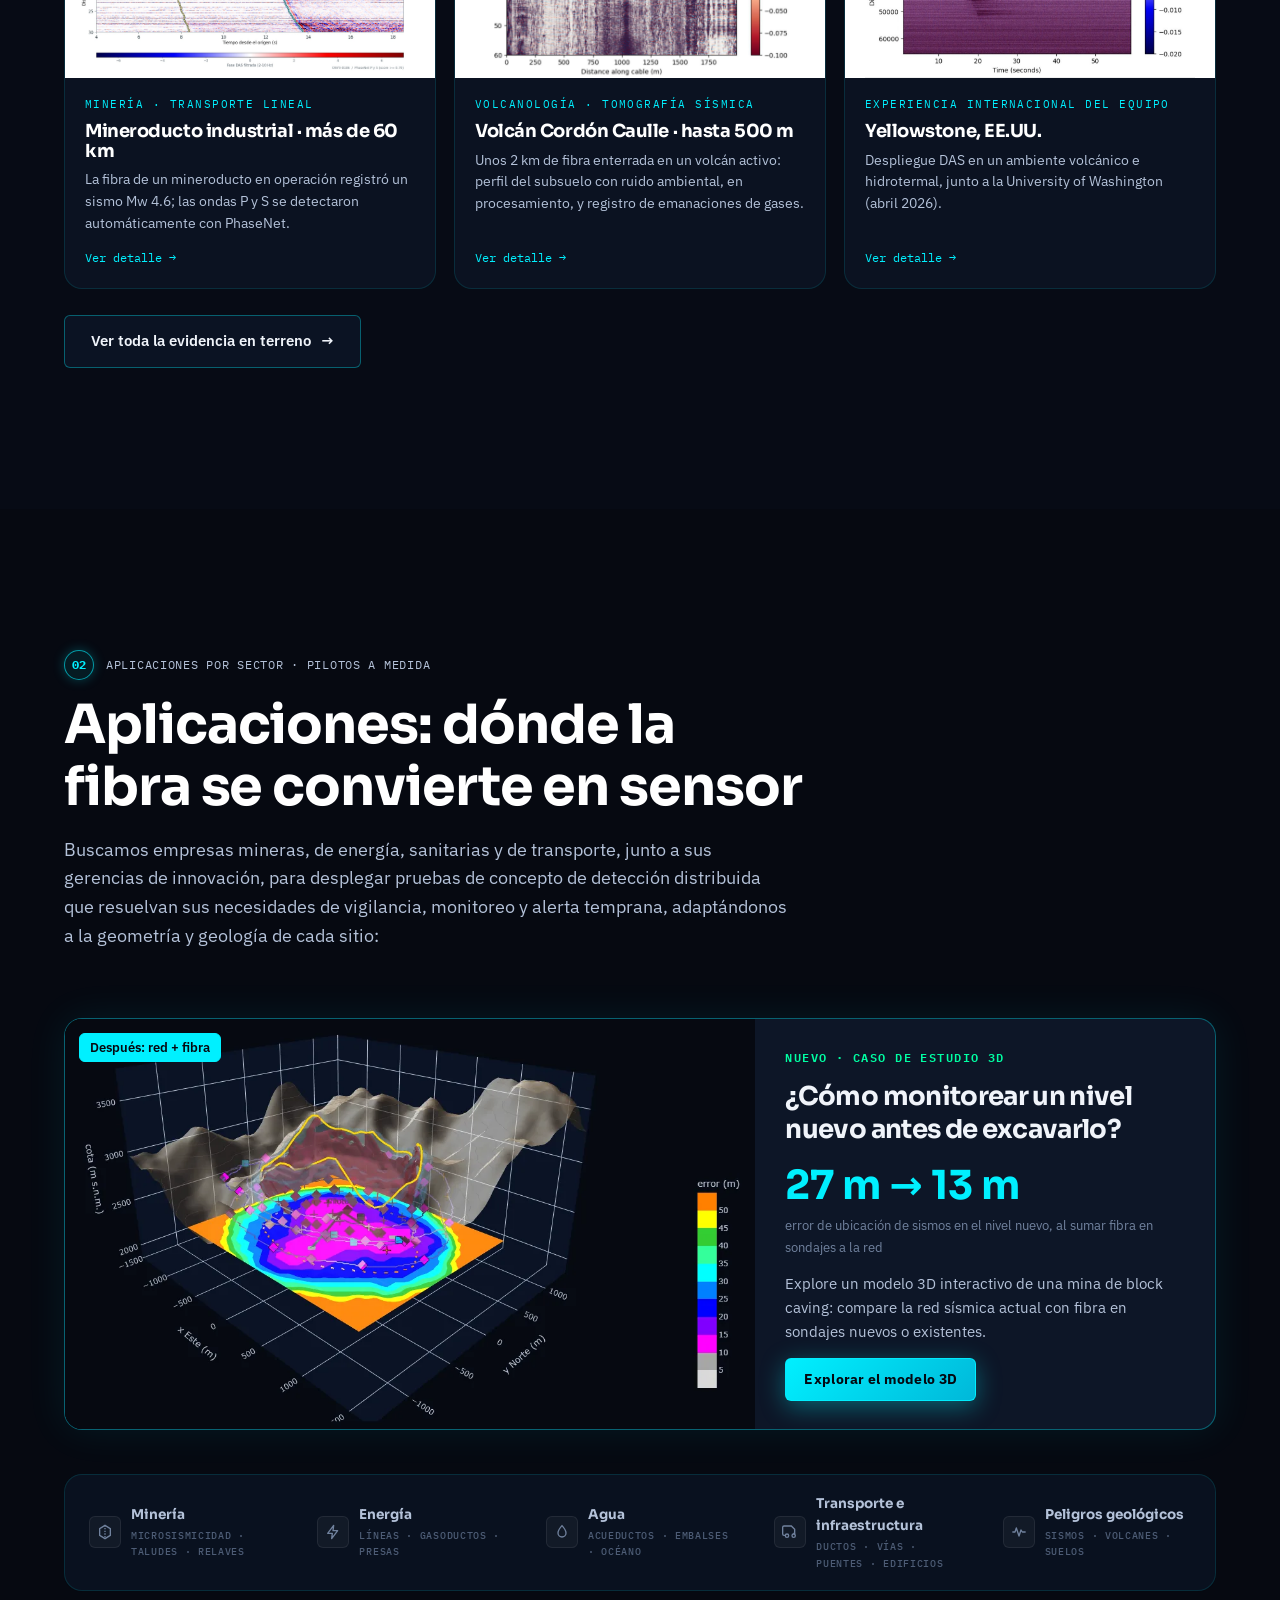
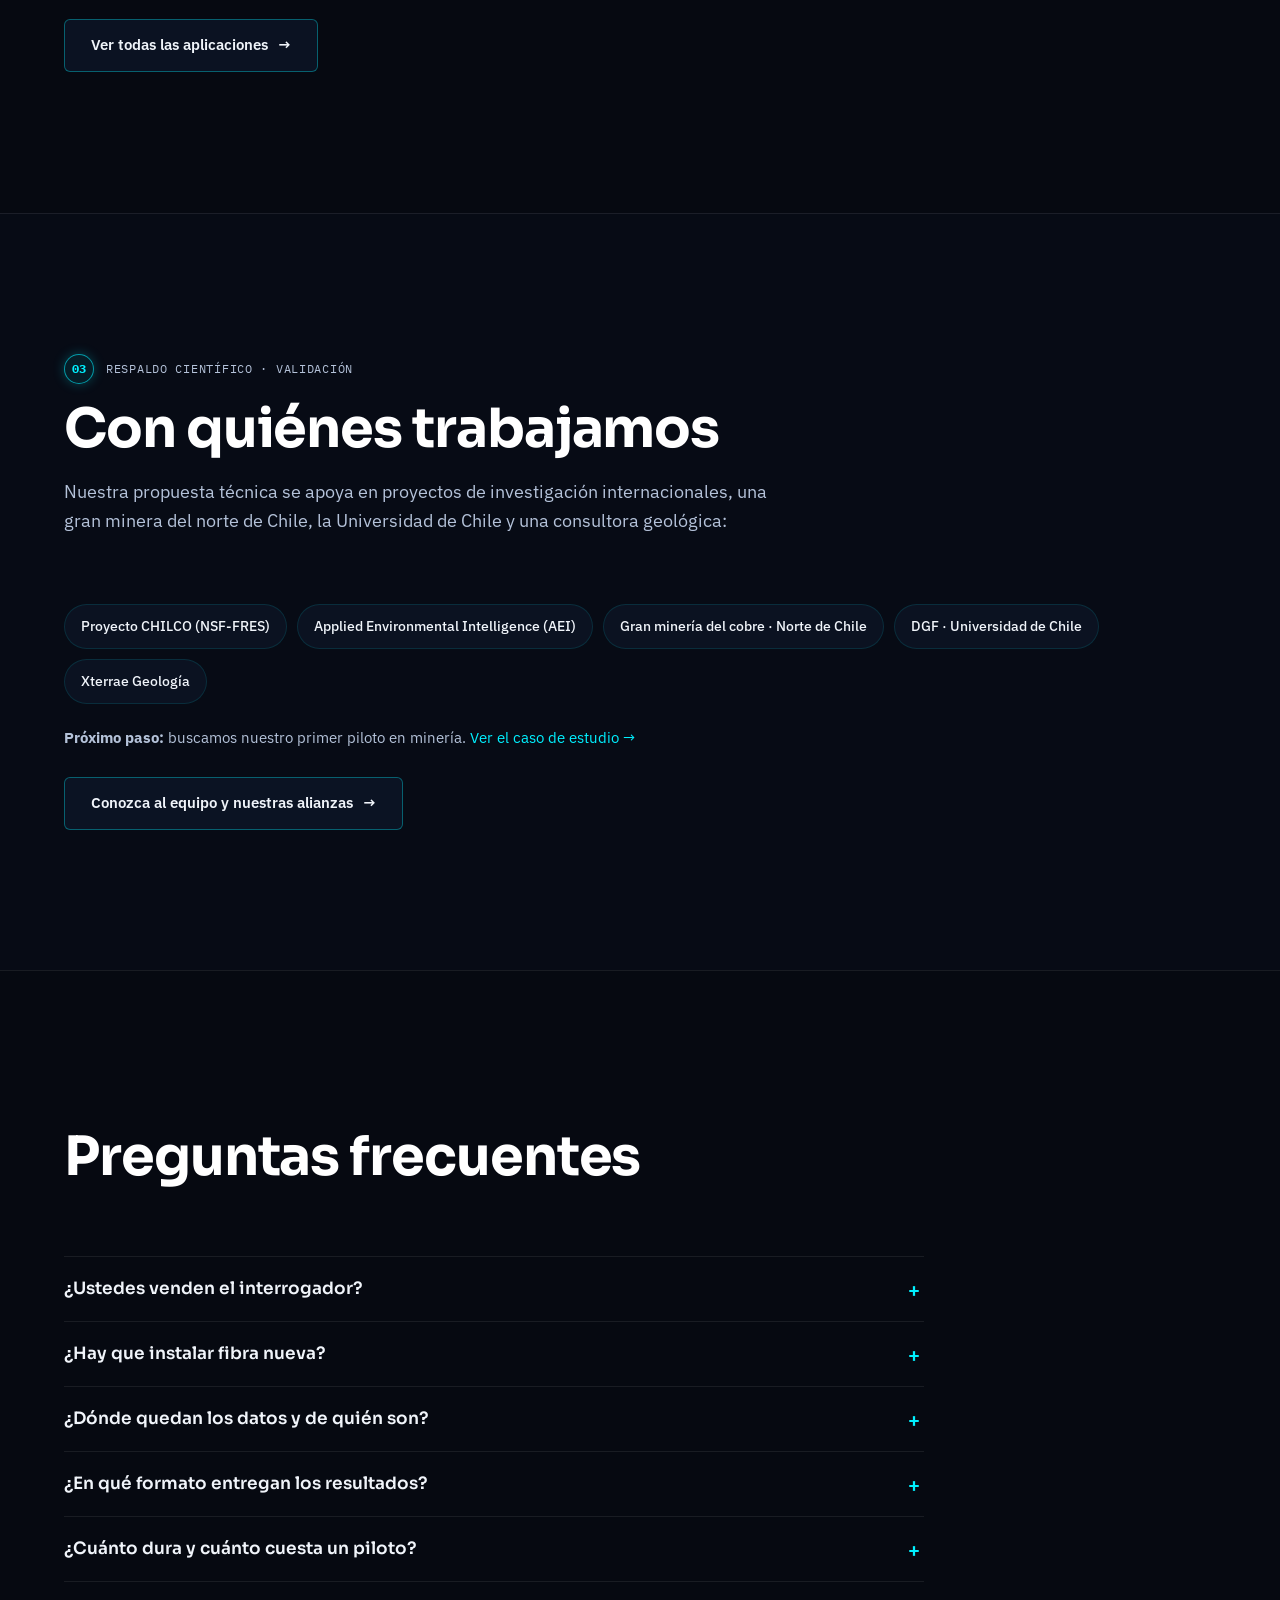
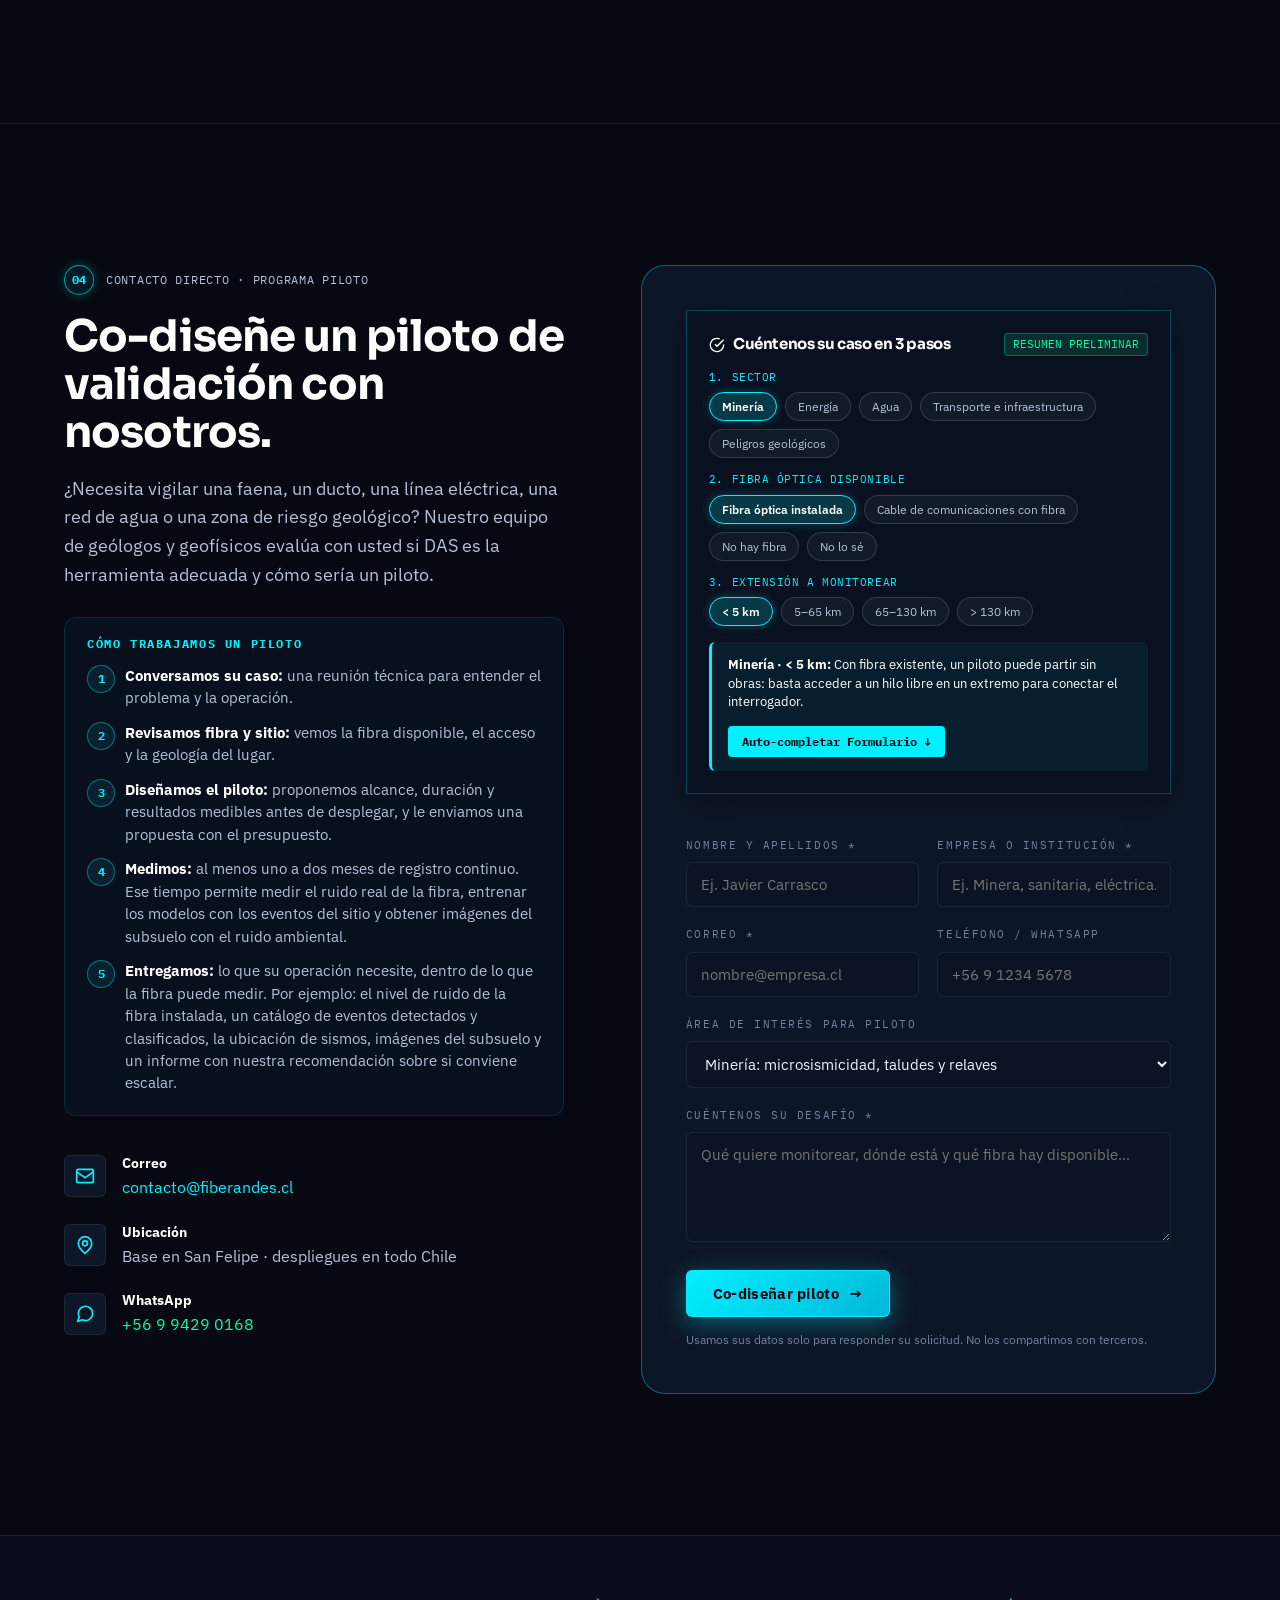
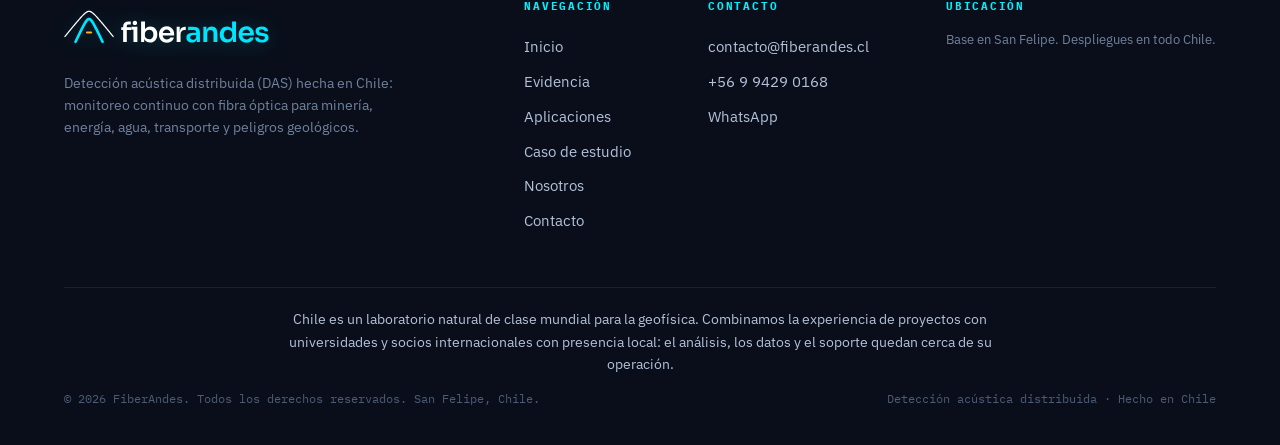
==== commit 266e6df0: "feat(home): show the Yellowstone DAS record in its evidence card All three evidence cards now show a" ====
--- a/index.html
+++ b/index.html
@@ -354,7 +354,7 @@
             </div>
           </a>
           <a class="ev-sum-card" href="evidencia.html#yellowstone">
-            <div class="ev-sum-media"><img src="images/yellowstone/yellowstone-das-rack.jpg" alt="Rack con el interrogador DAS en Yellowstone" loading="lazy"></div>
+            <div class="ev-sum-media record"><img src="images/yellowstone/yellowstone-das-record-web.jpg" alt="Registro DAS del despliegue en Yellowstone" loading="lazy"></div>
             <div class="ev-sum-body">
               <span class="ev-sum-tag">Experiencia internacional del equipo</span>
               <h3>Yellowstone, EE.UU.</h3>
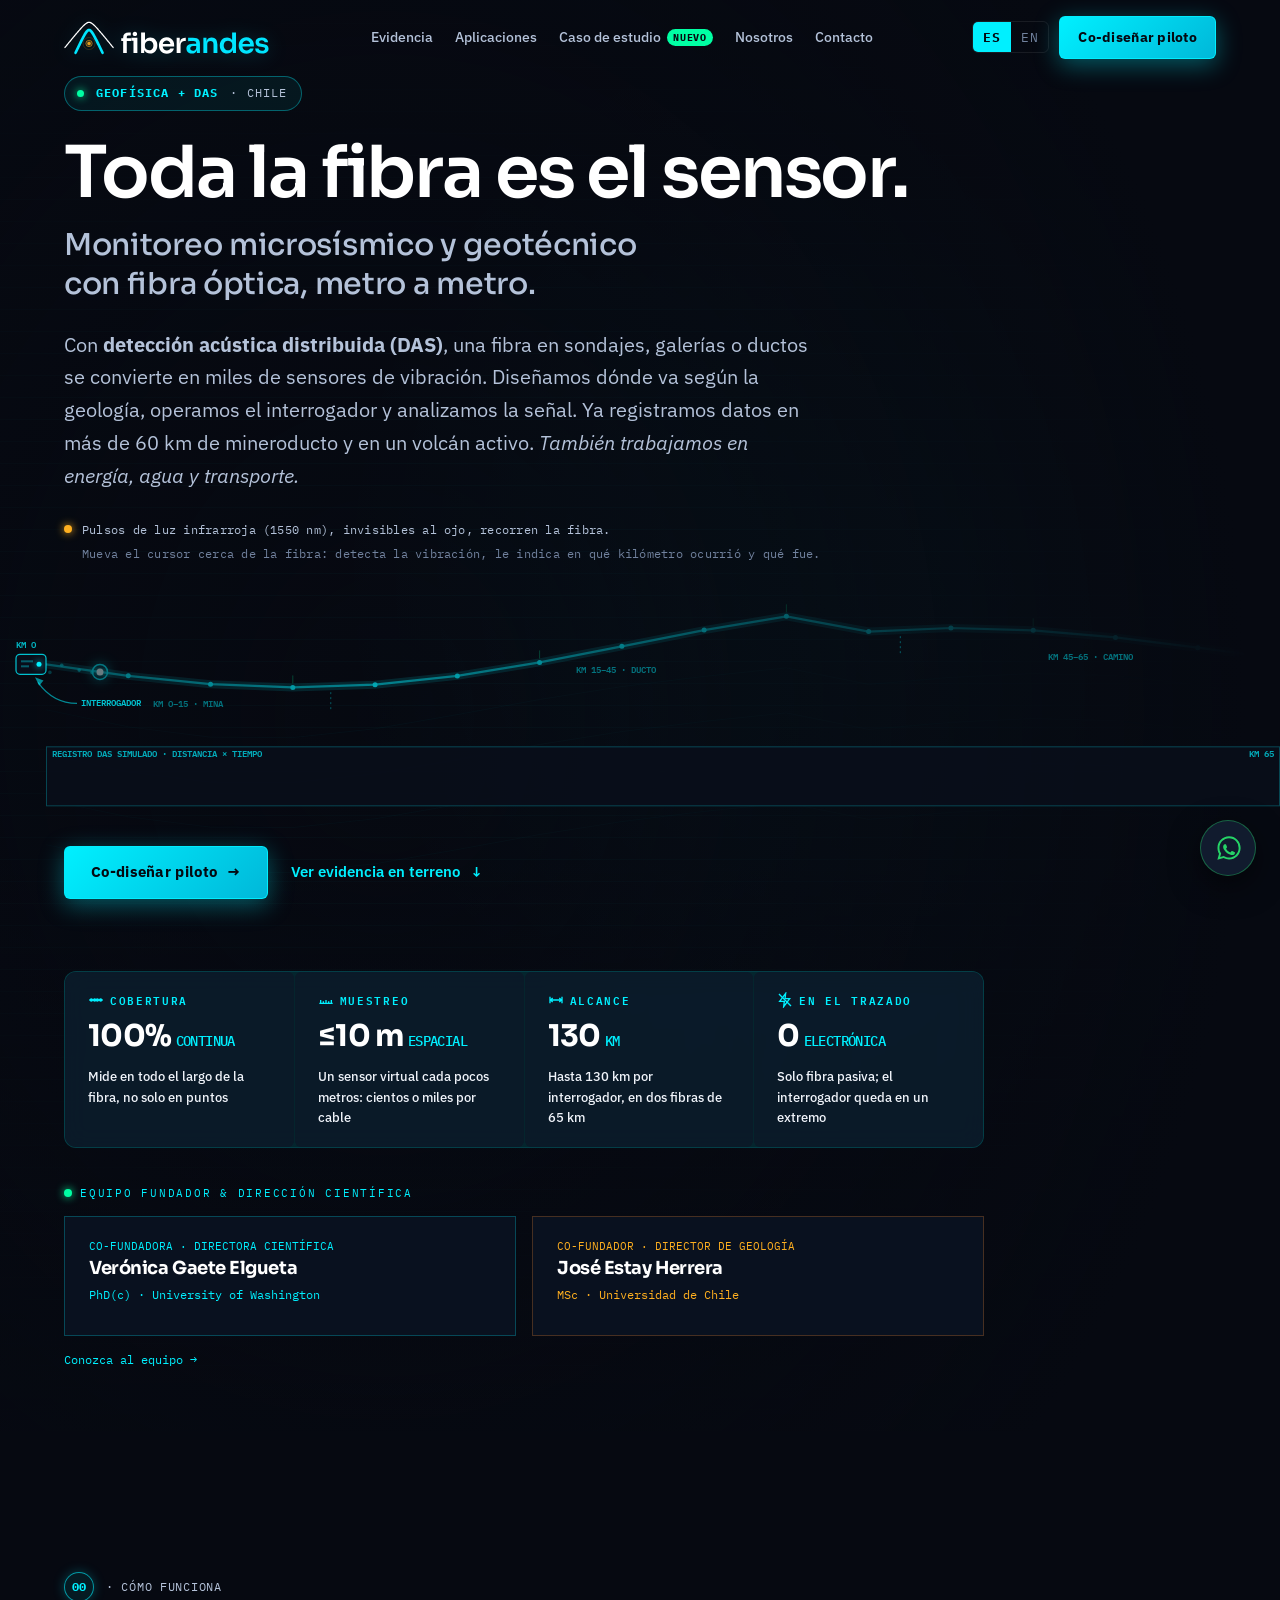
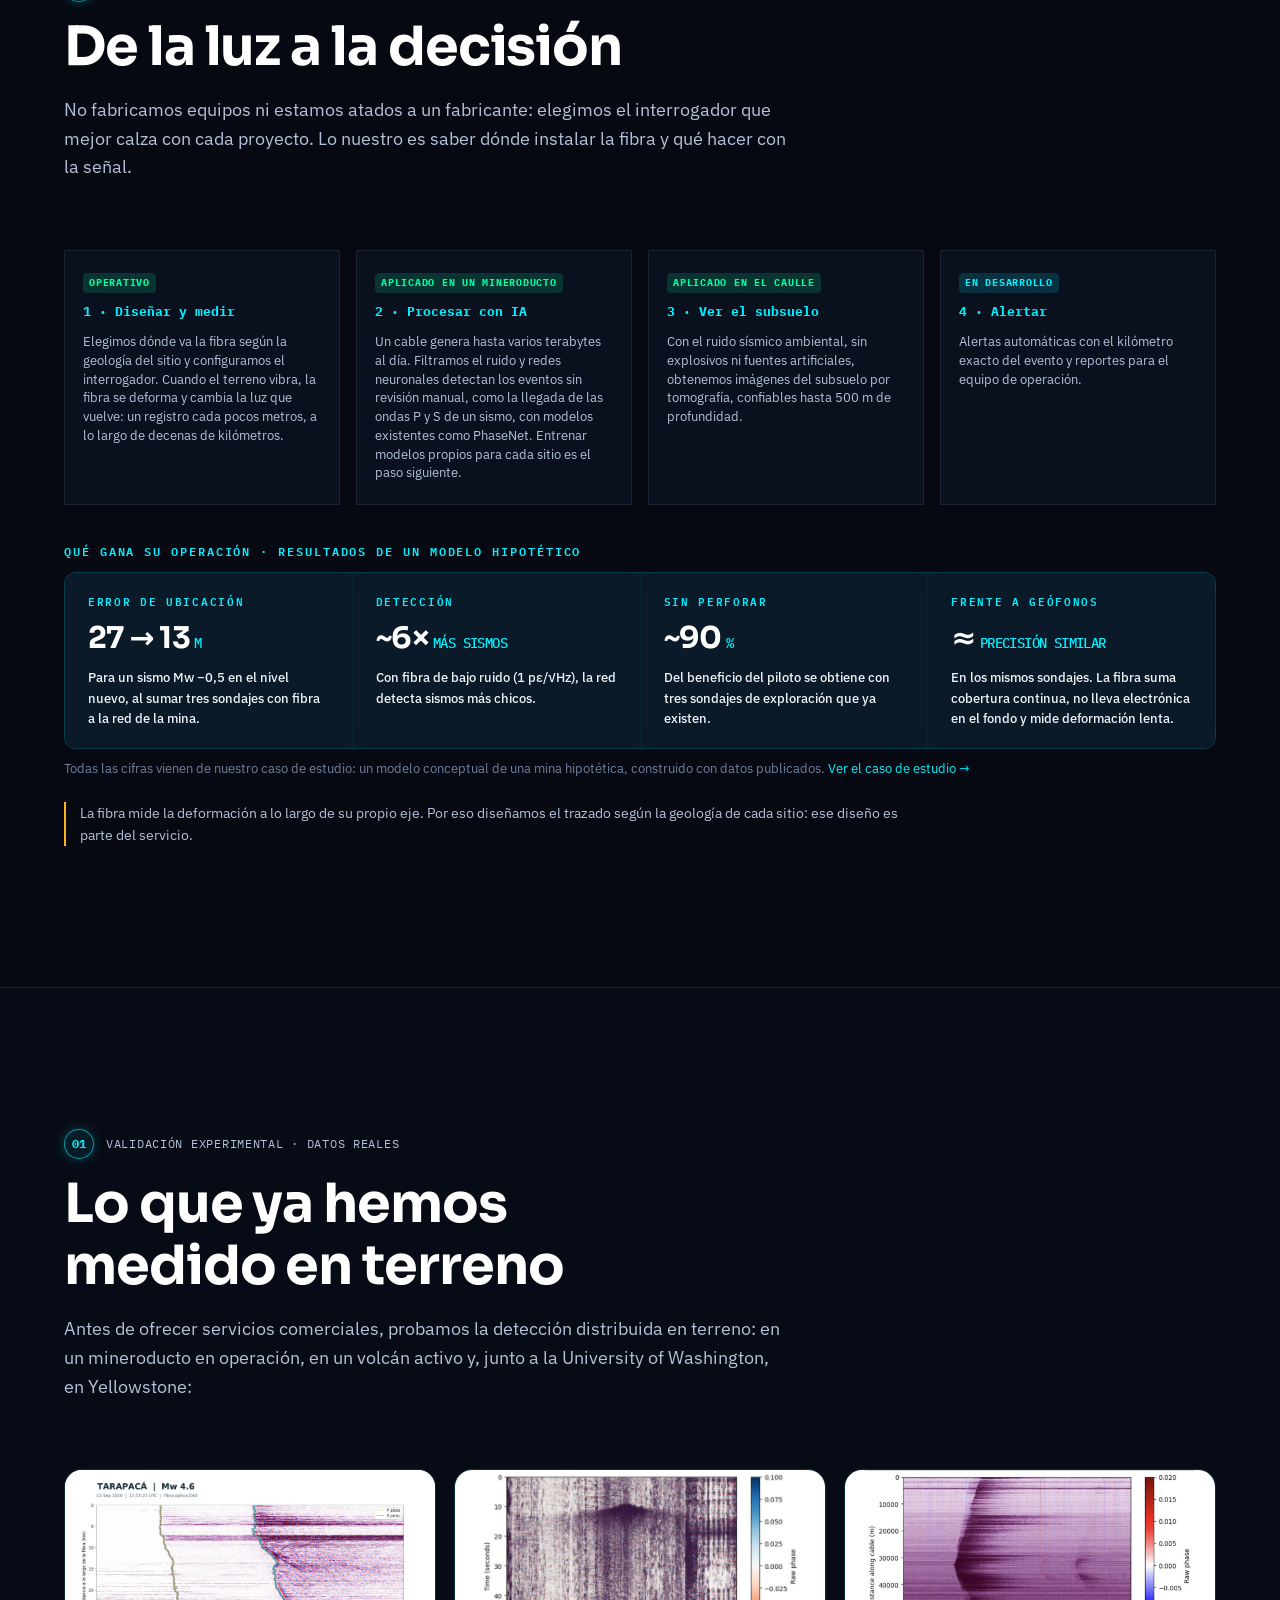
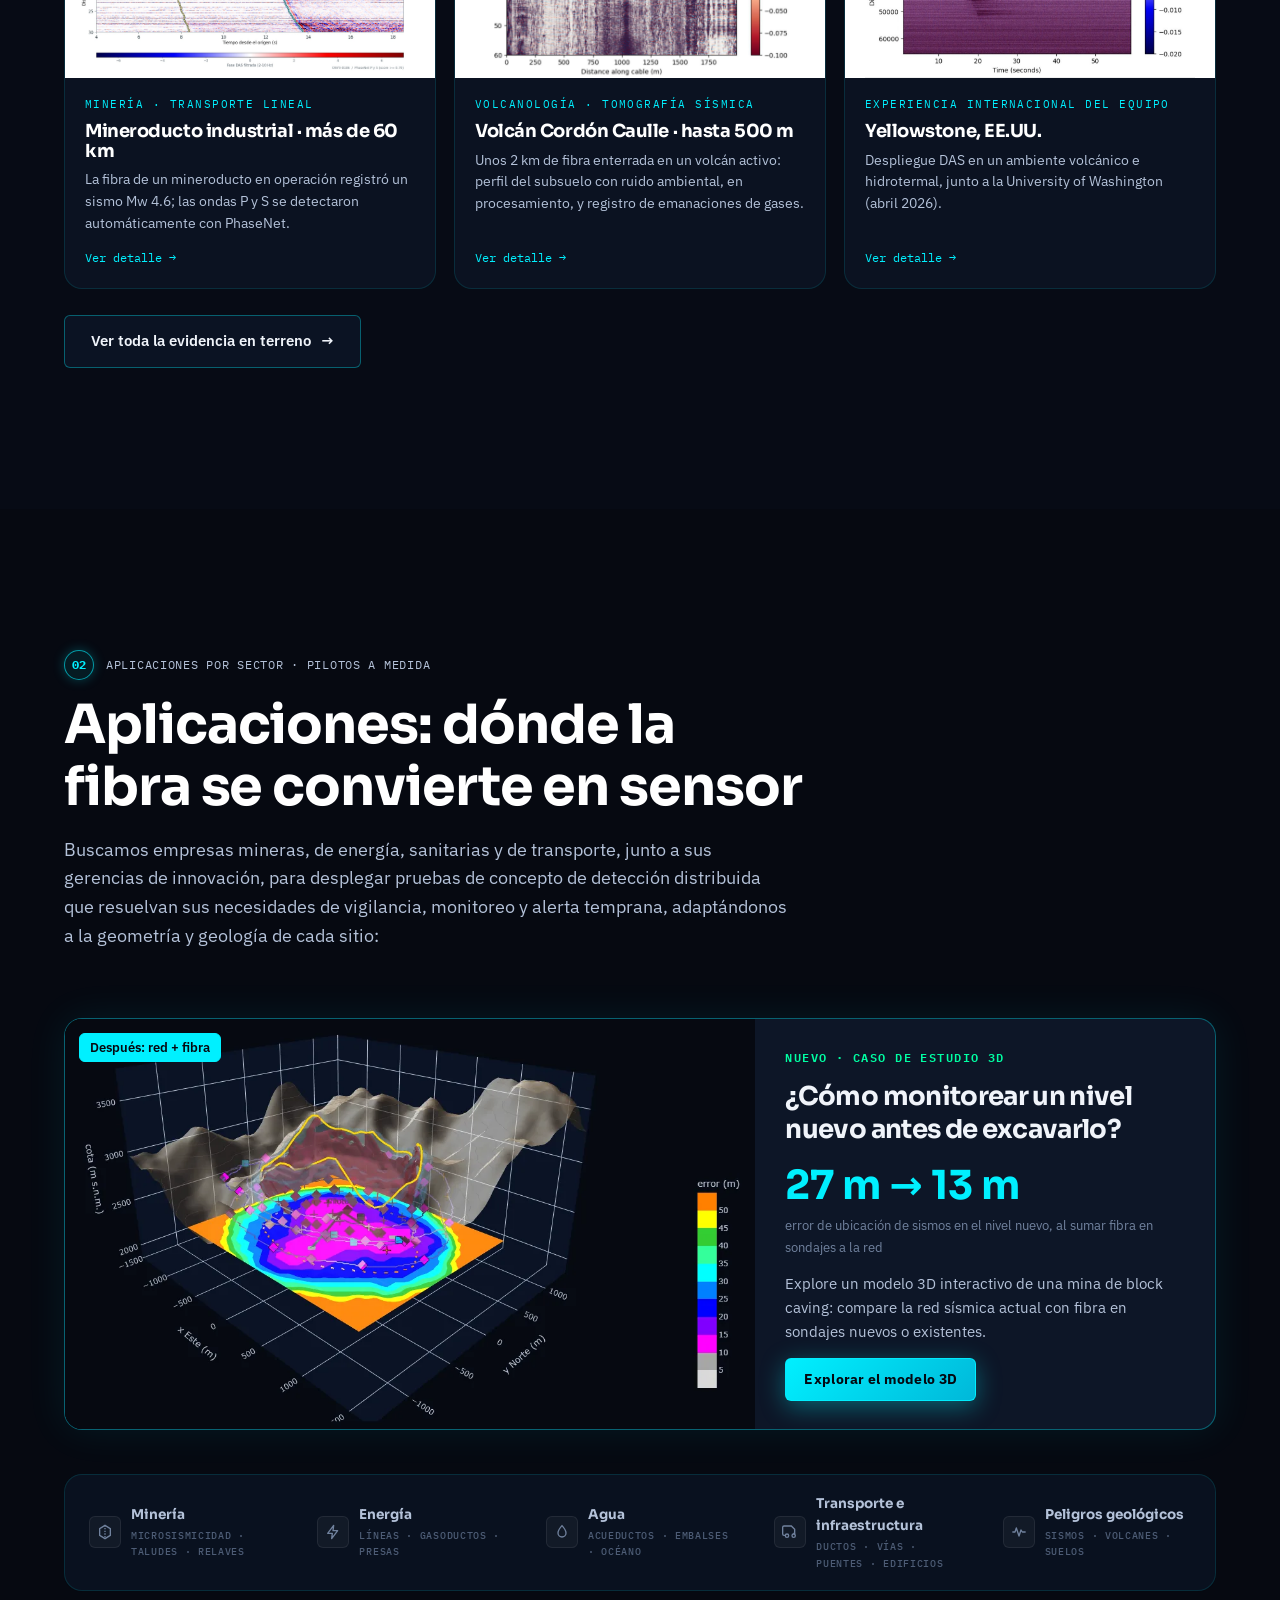
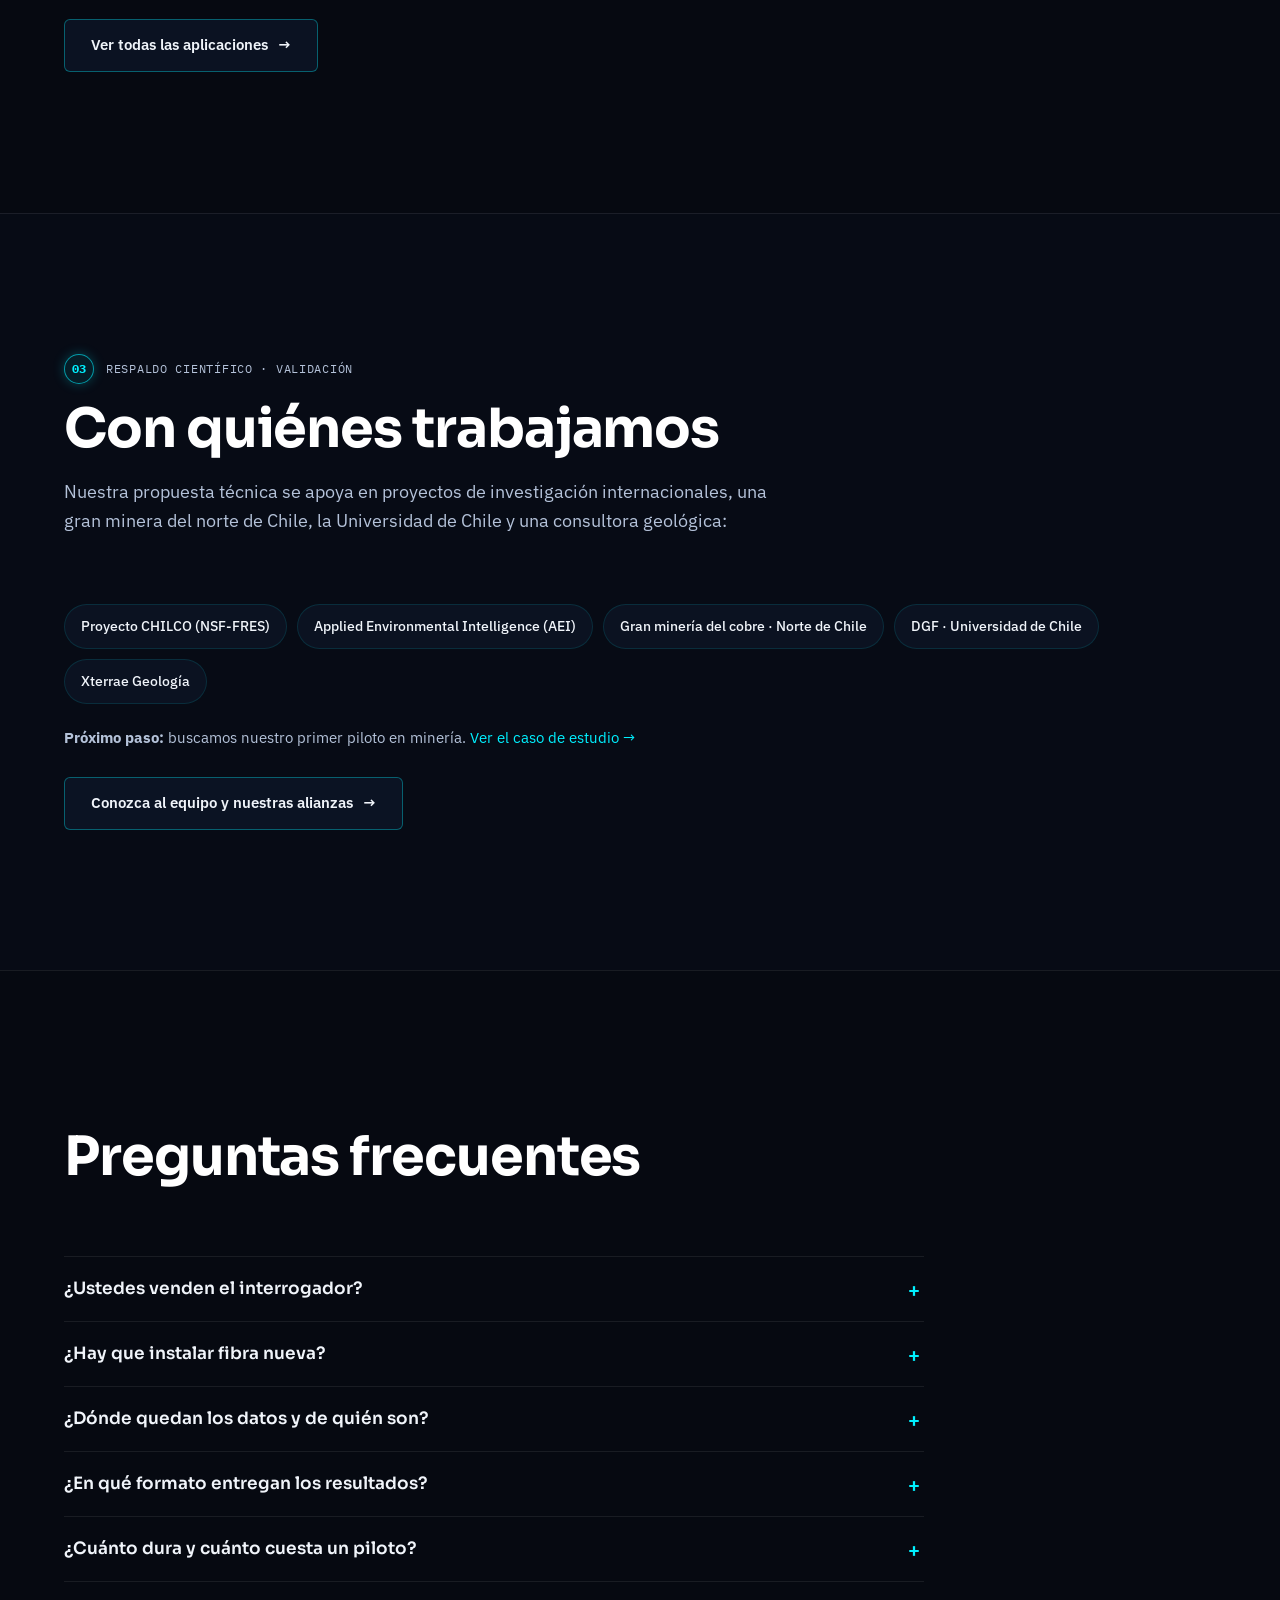
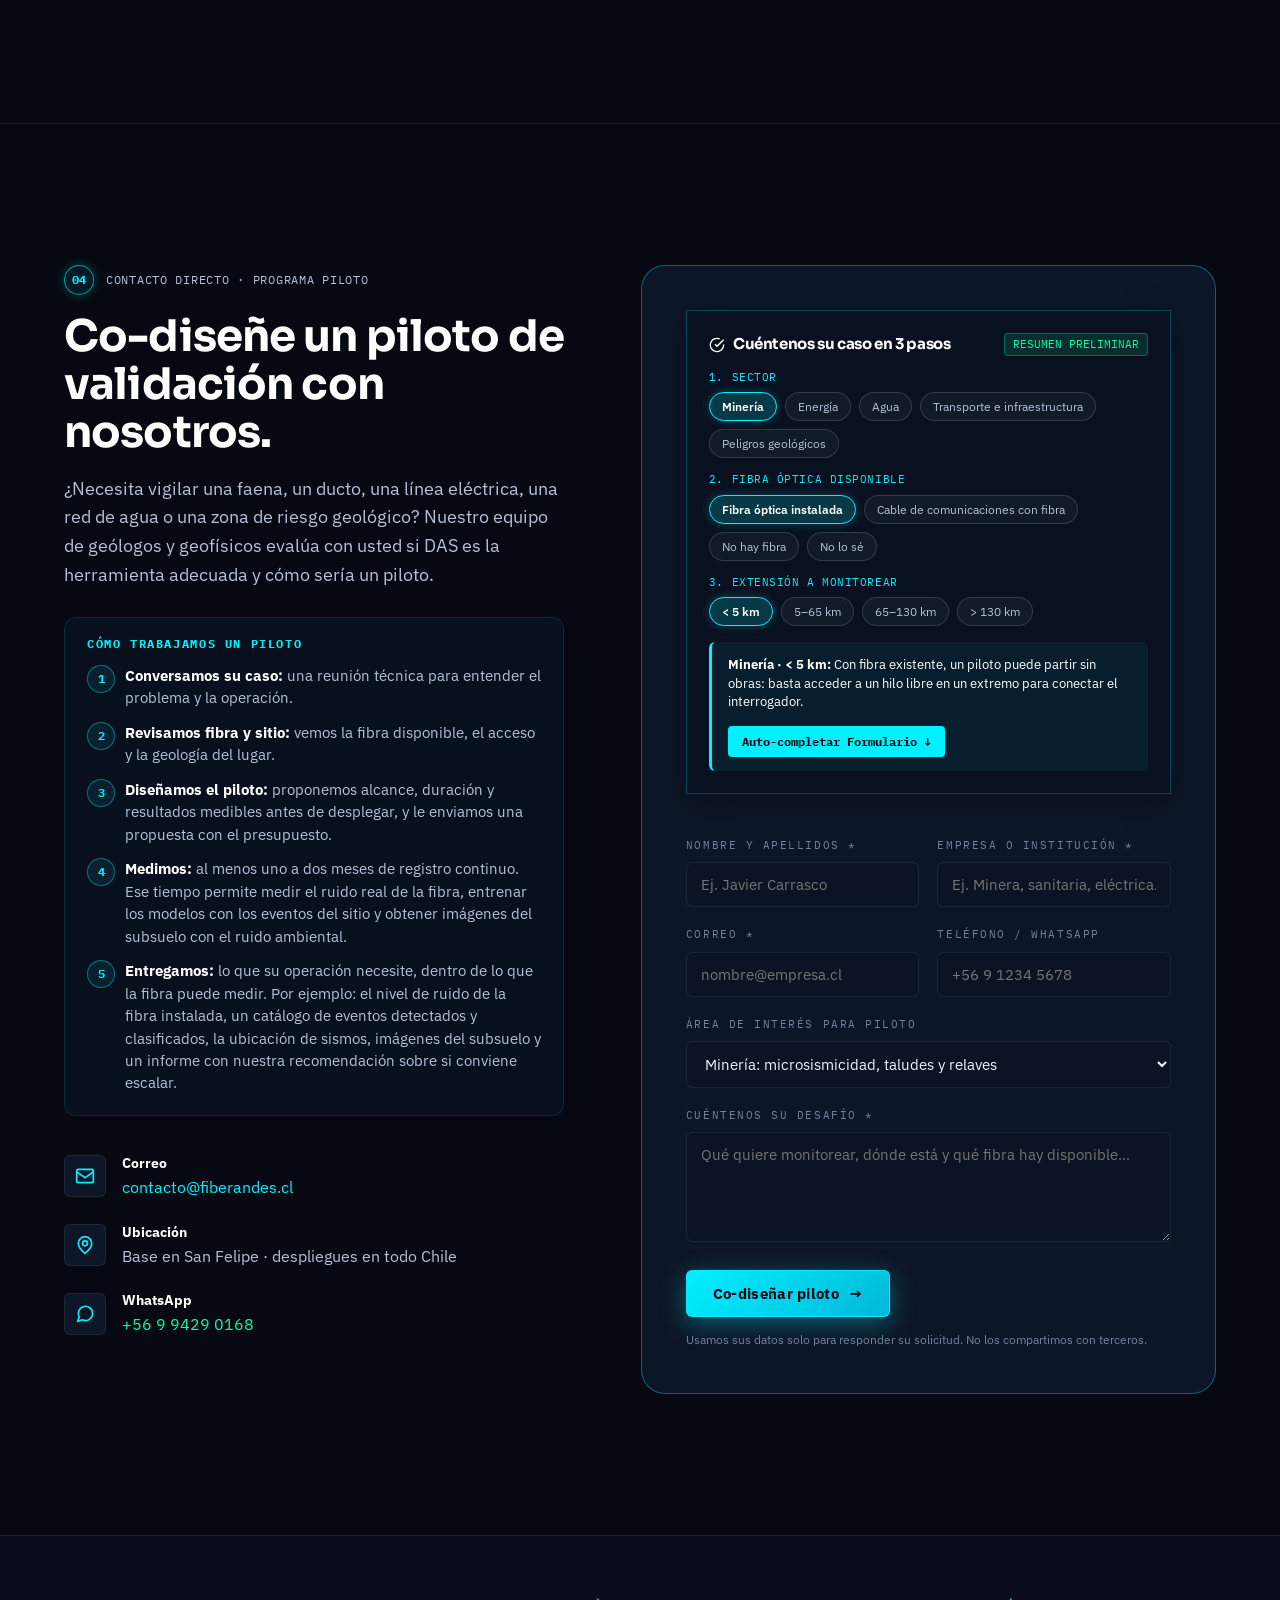
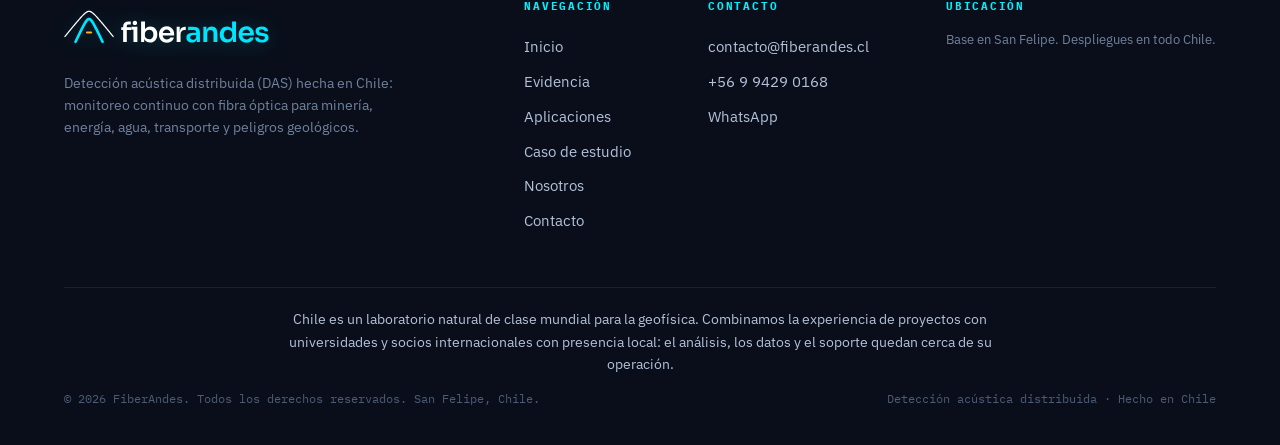
==== commit a82f78b9: "feat(hero): more realistic simulated DAS record and event placement The record strip now shows an ea" ====
--- a/index.html
+++ b/index.html
@@ -732,8 +732,8 @@
   </div>
 
   <!-- Scripts -->
-  <script src="js/i18n.js?v=20261020_04"></script>
-  <script src="js/hero-canvas.js?v=20261020_04"></script>
+  <script src="js/i18n.js?v=20261021_01"></script>
+  <script src="js/hero-canvas.js?v=20261021_01"></script>
   <script src="js/app.js?v=20261020_02"></script>
 </body>
 </html>
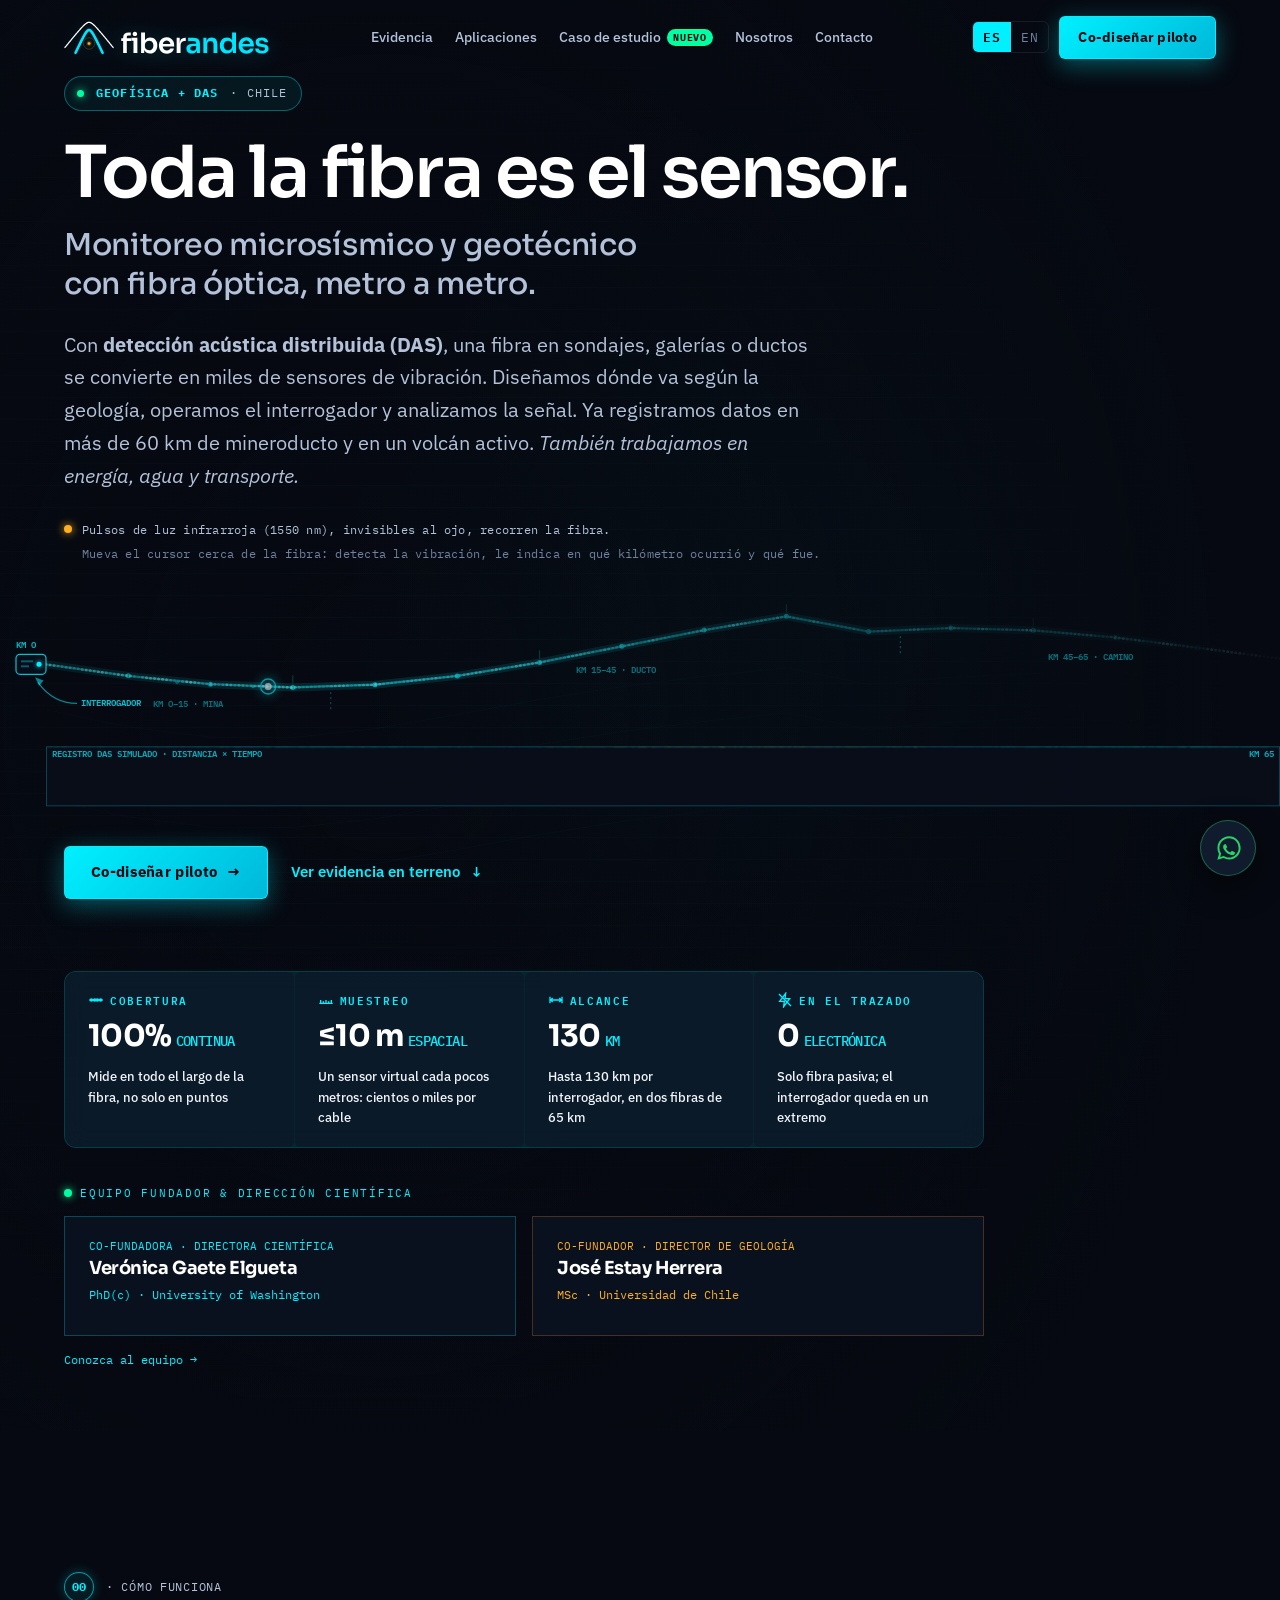
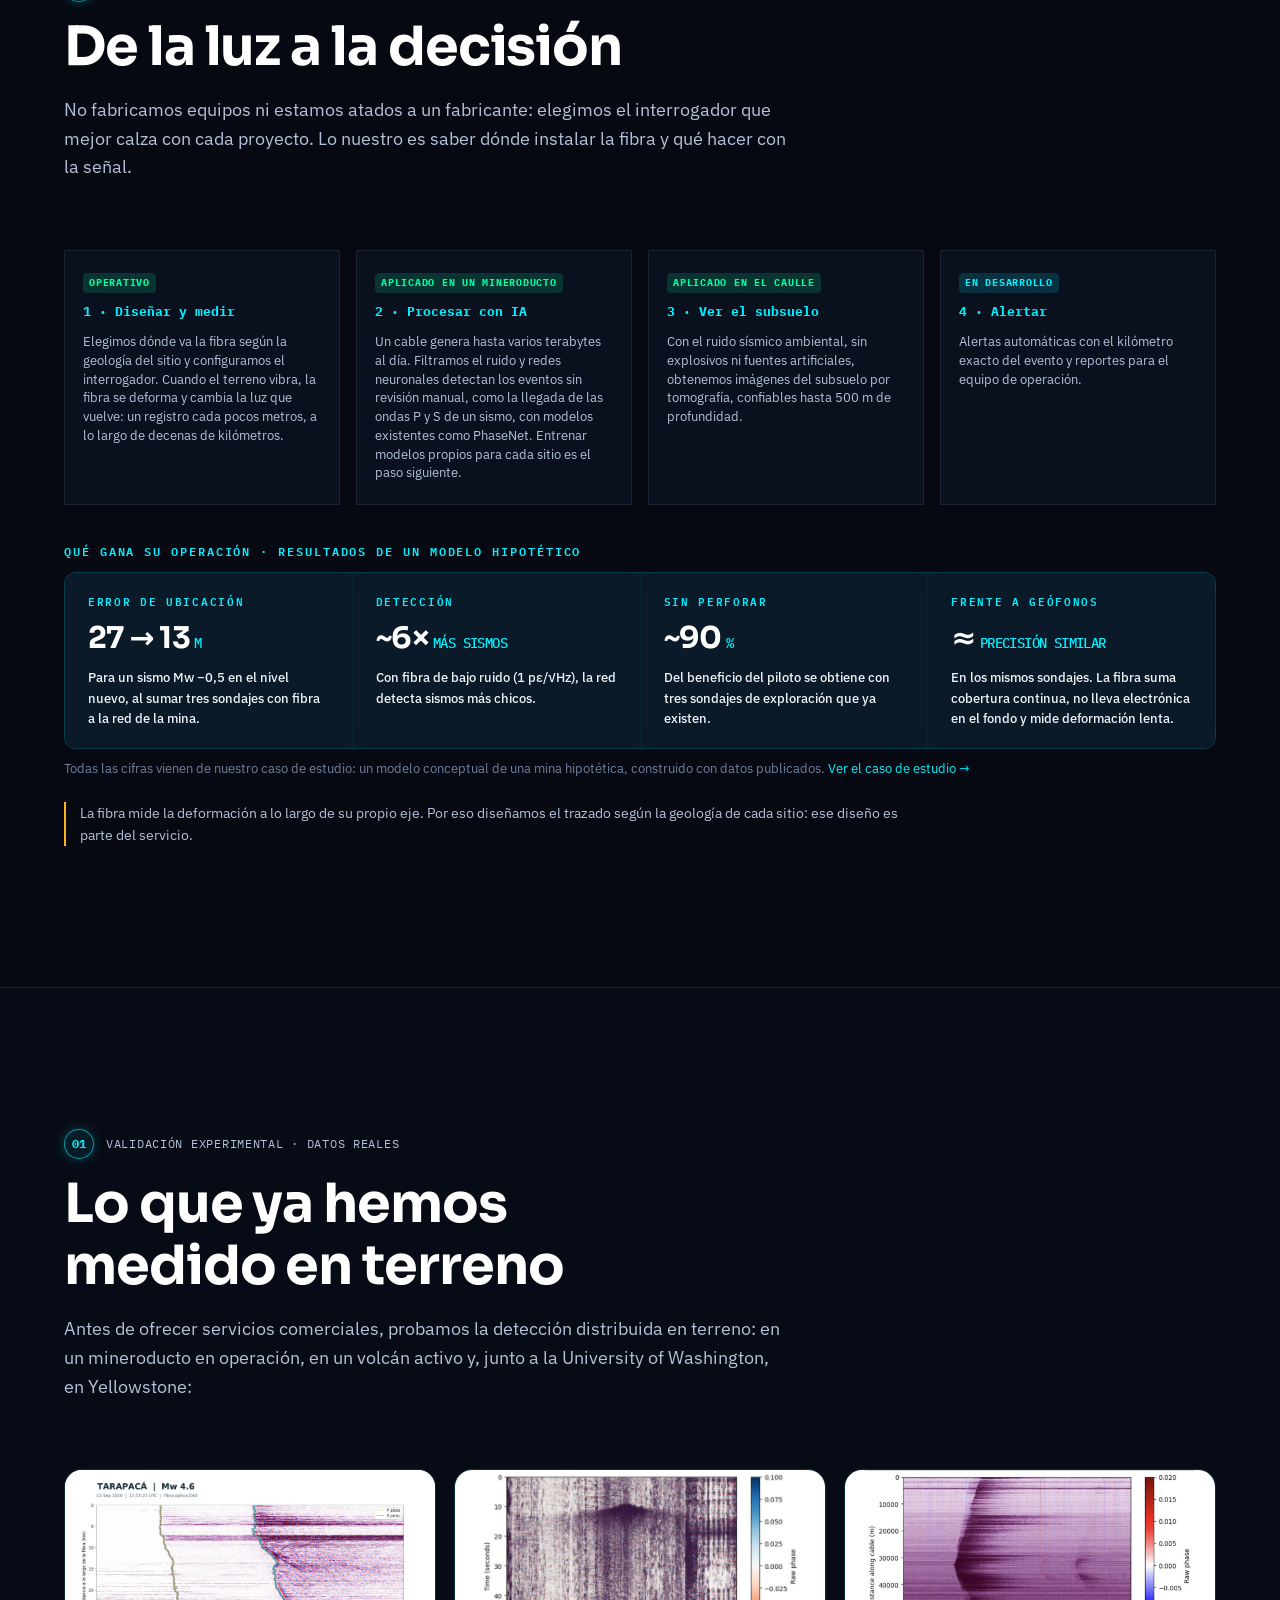
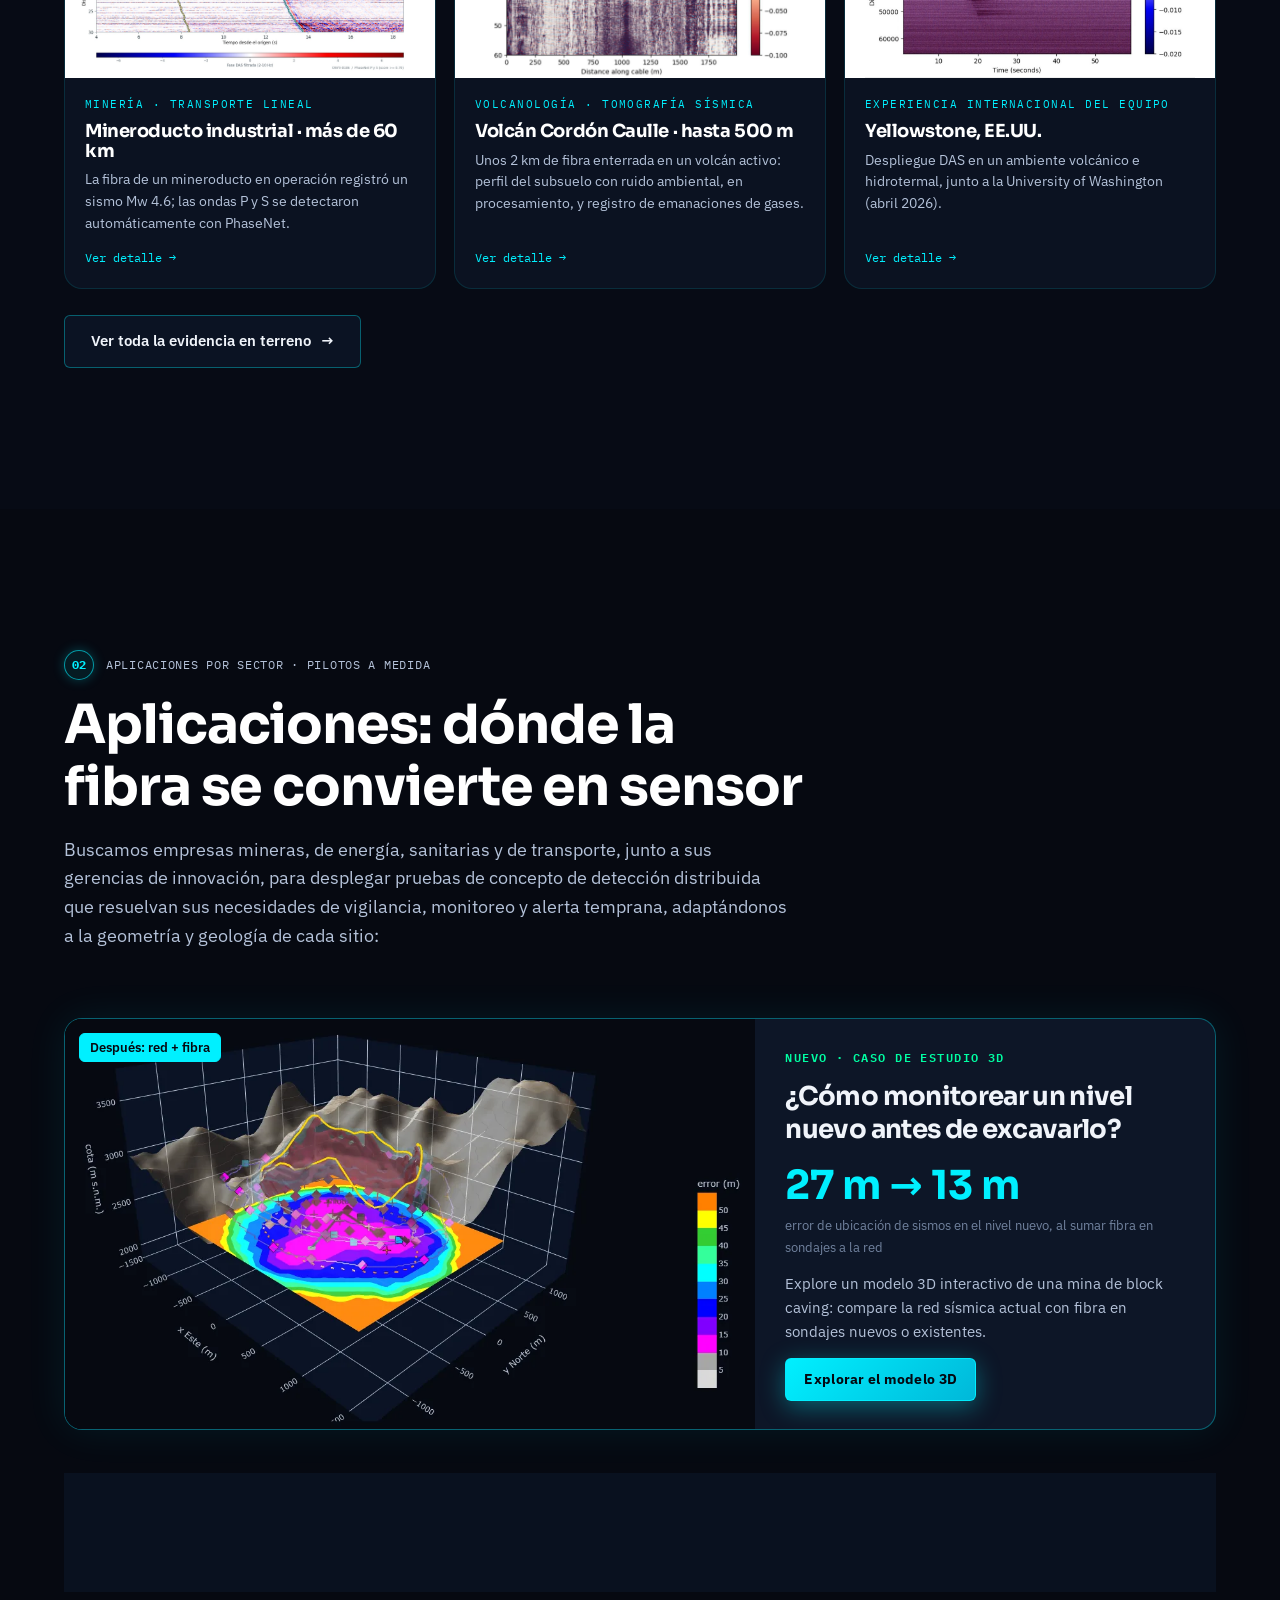
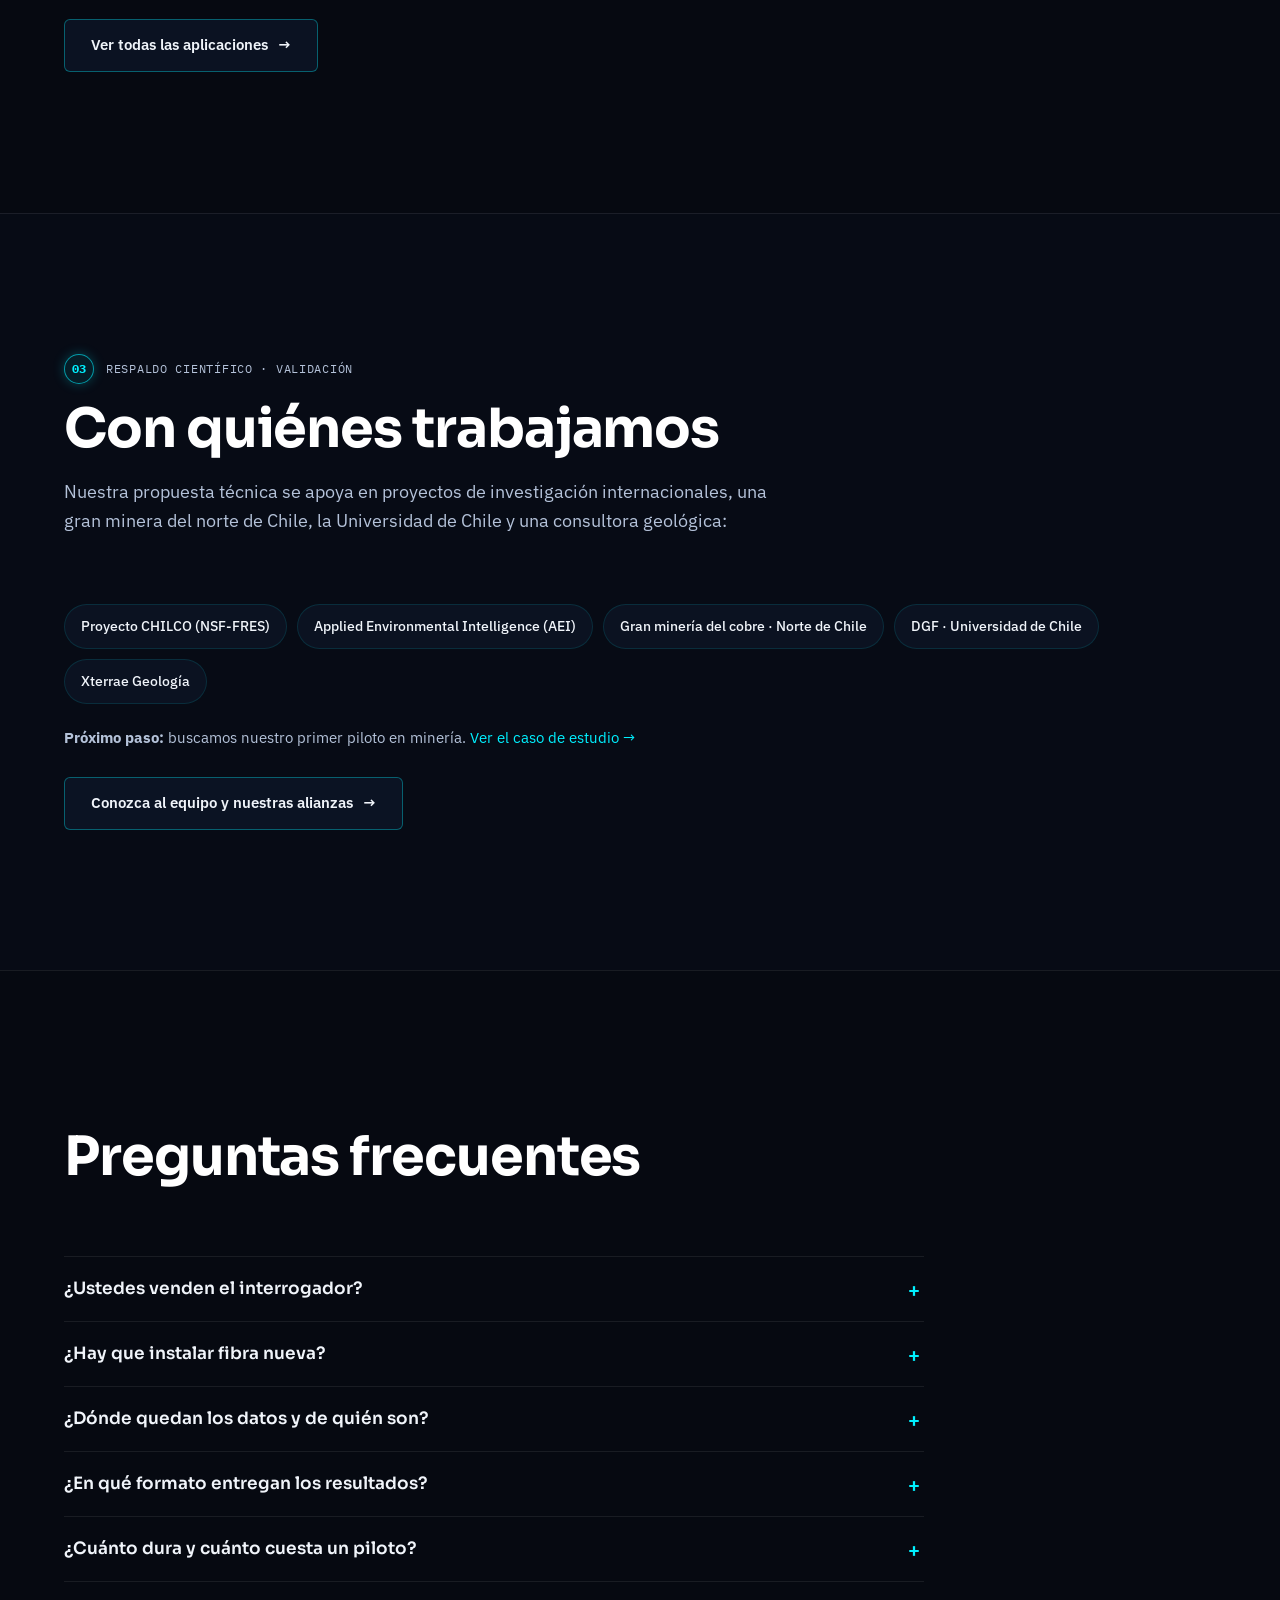
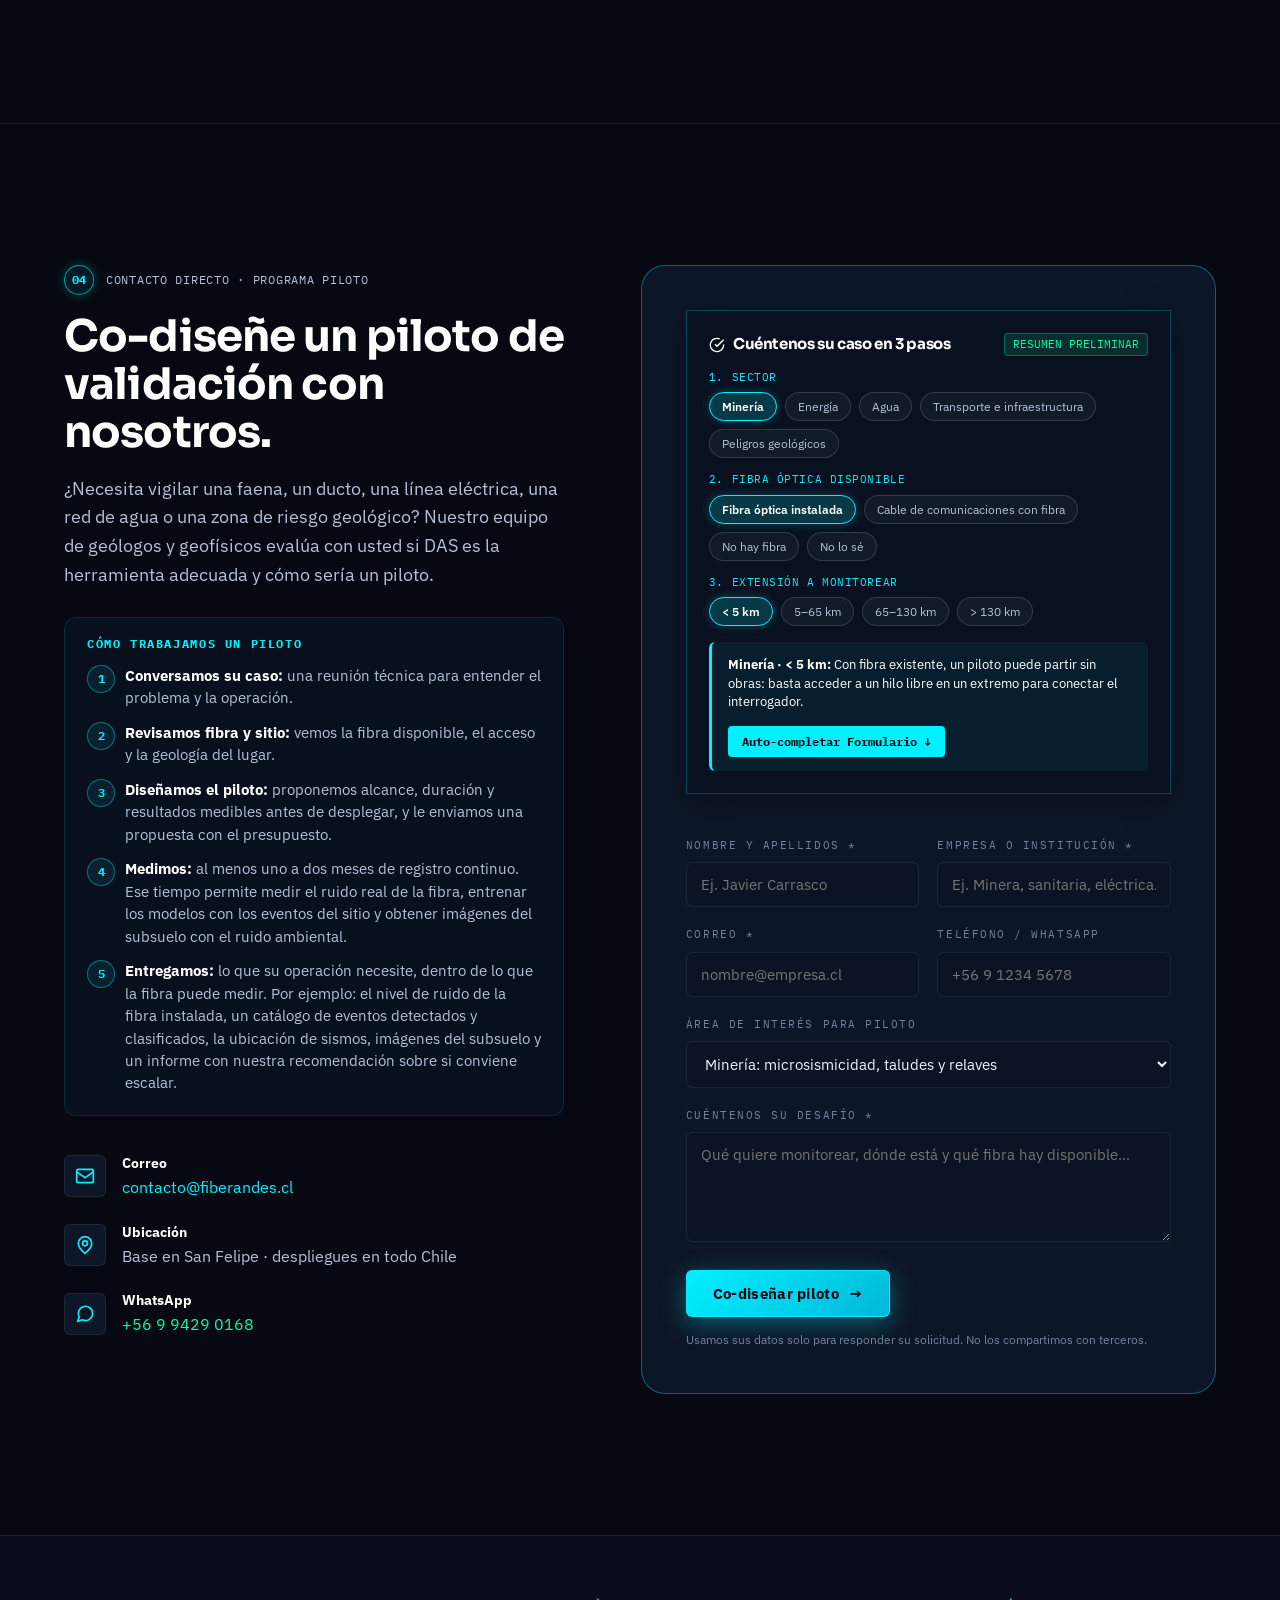
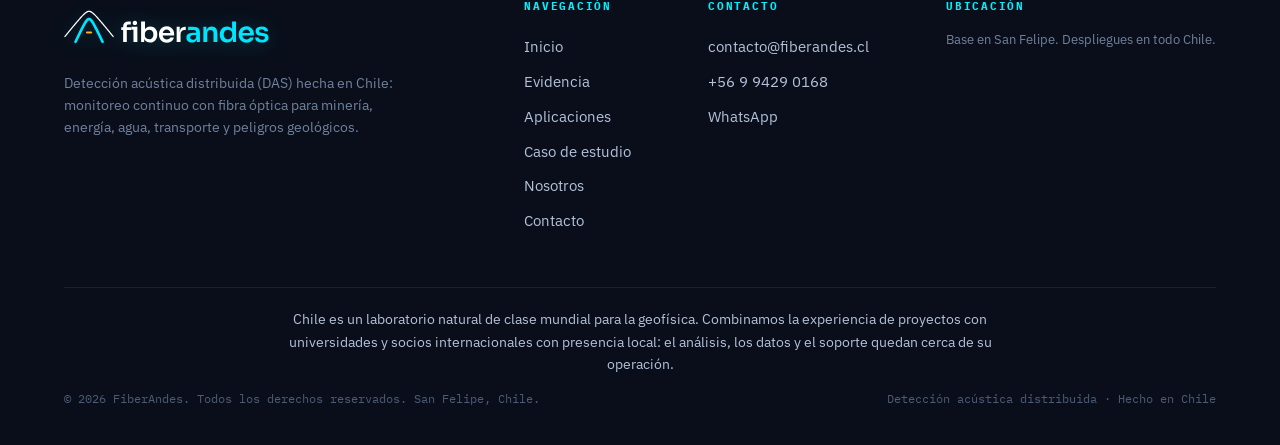
==== commit 738aba36: "fix(hero): physically consistent light pulses and backscatter glow One pulse in the fiber at a time," ====
--- a/index.html
+++ b/index.html
@@ -733,7 +733,7 @@
 
   <!-- Scripts -->
   <script src="js/i18n.js?v=20261021_01"></script>
-  <script src="js/hero-canvas.js?v=20261021_01"></script>
+  <script src="js/hero-canvas.js?v=20261021_02"></script>
   <script src="js/app.js?v=20261020_02"></script>
 </body>
 </html>
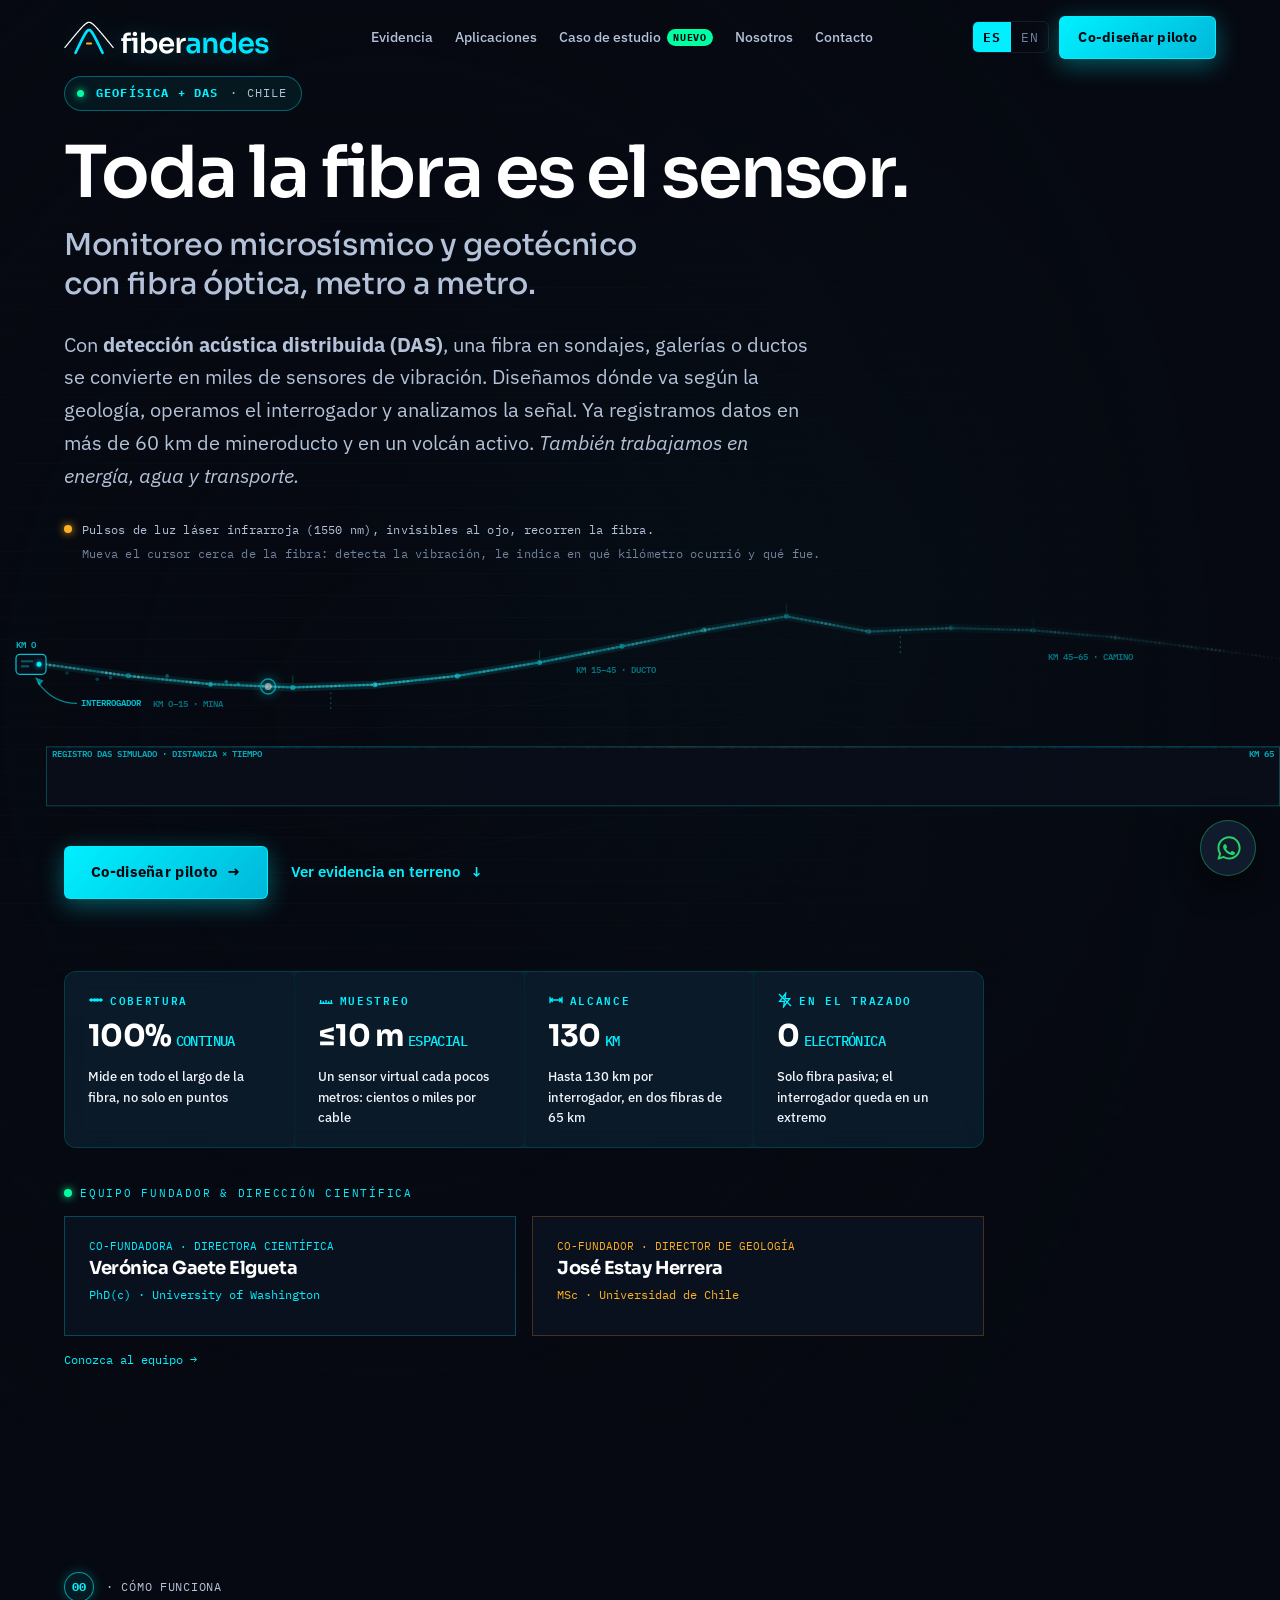
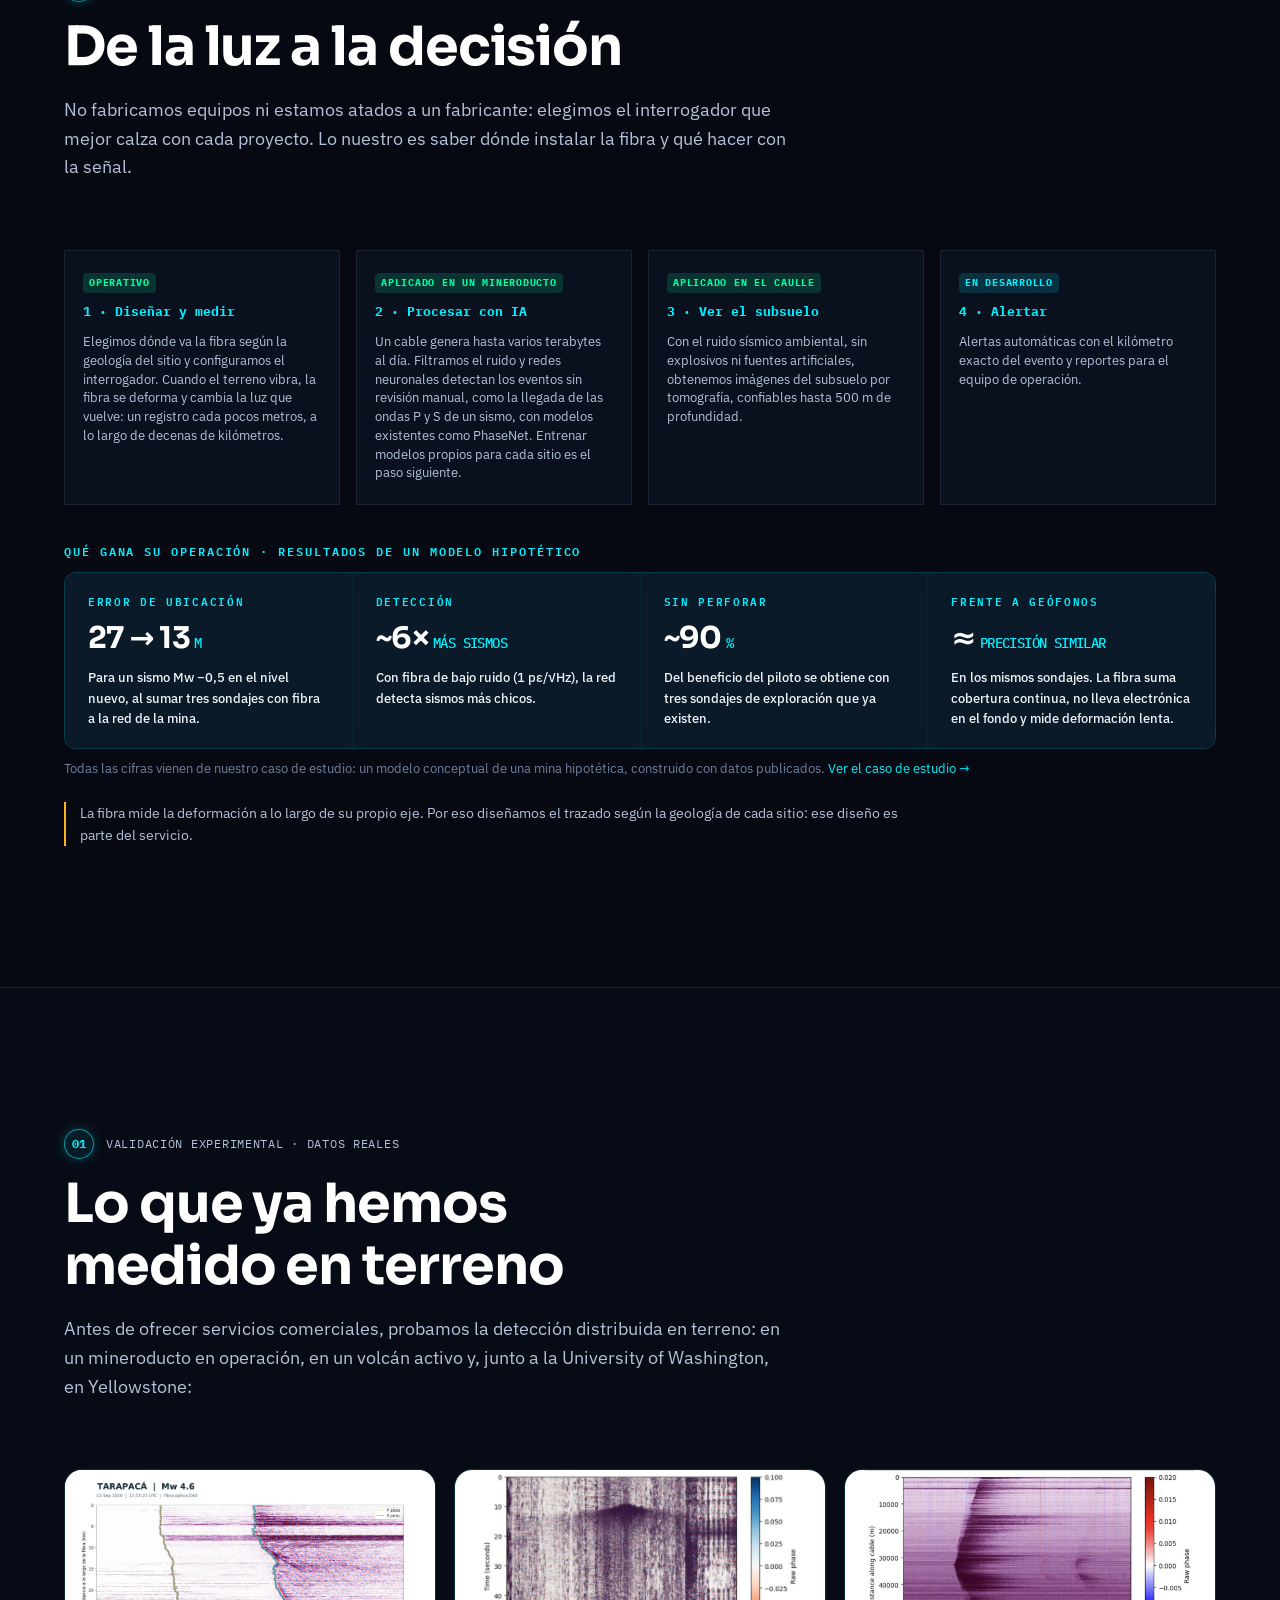
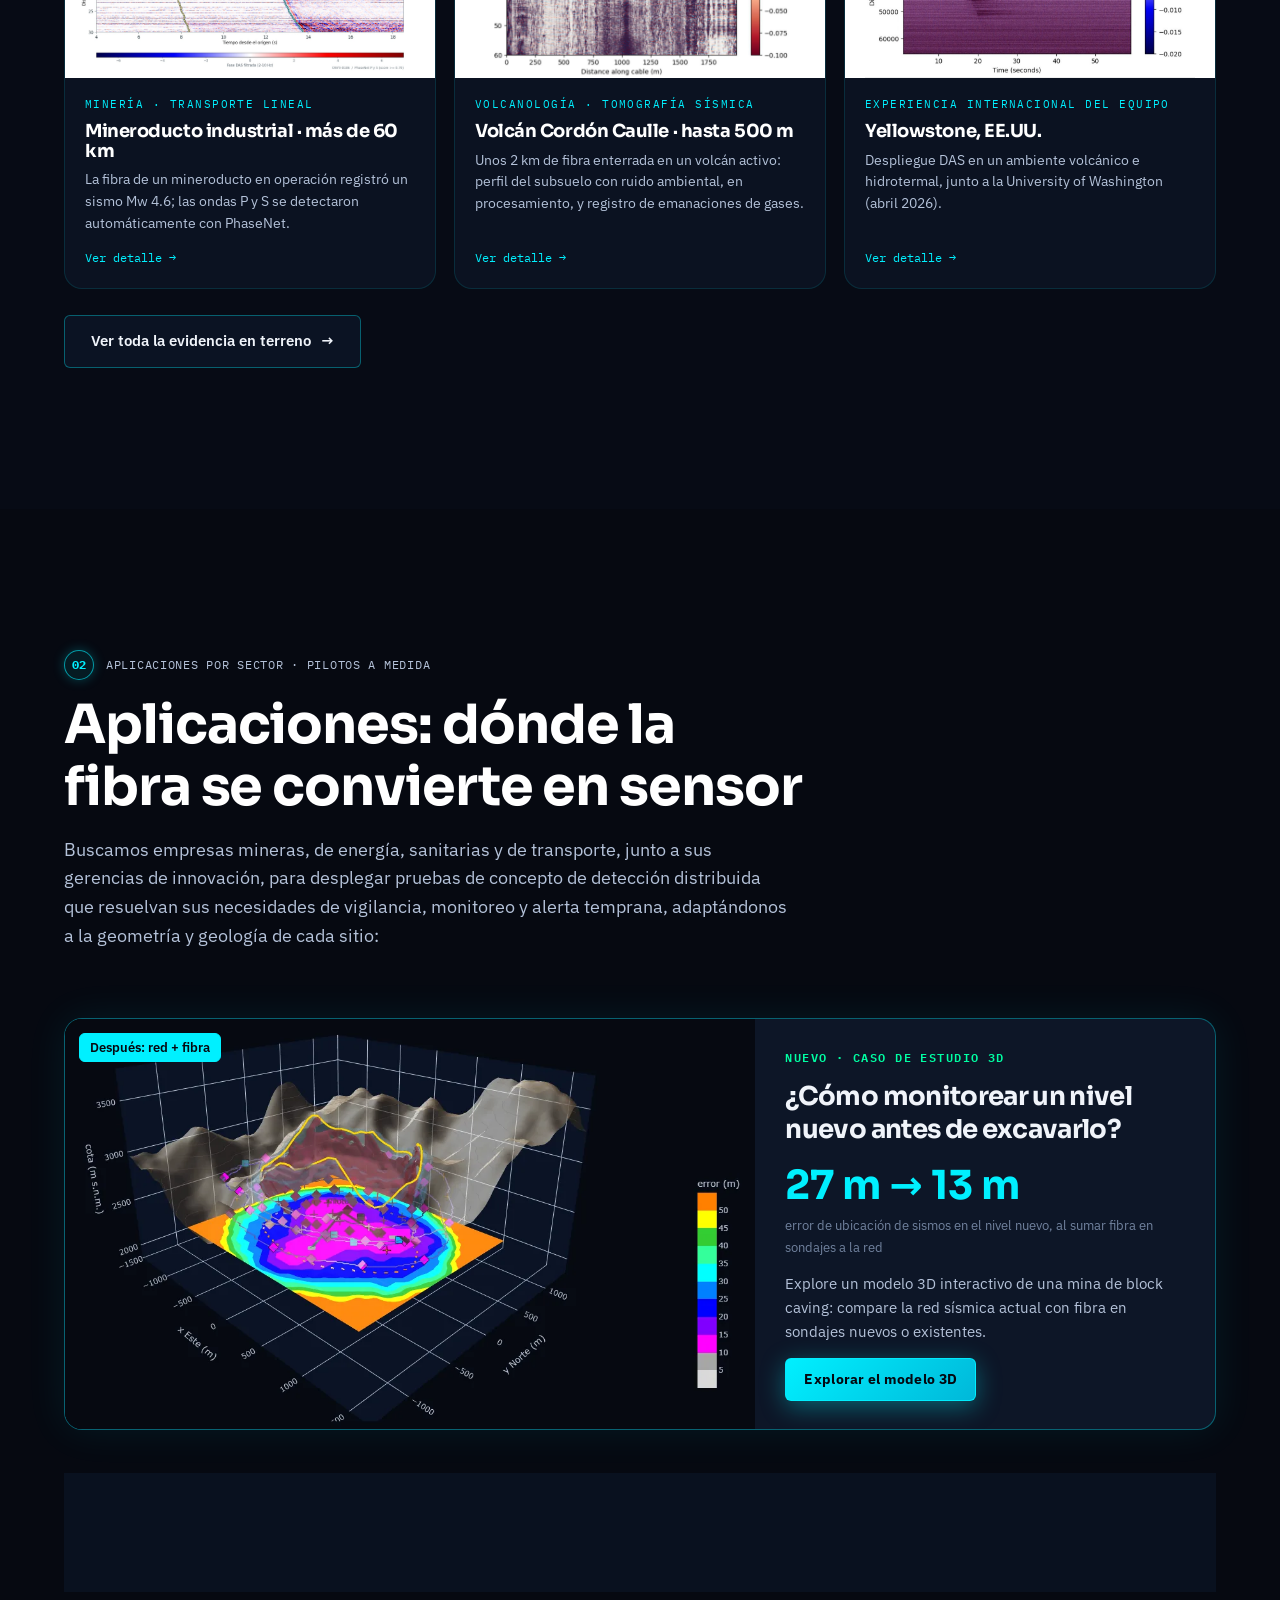
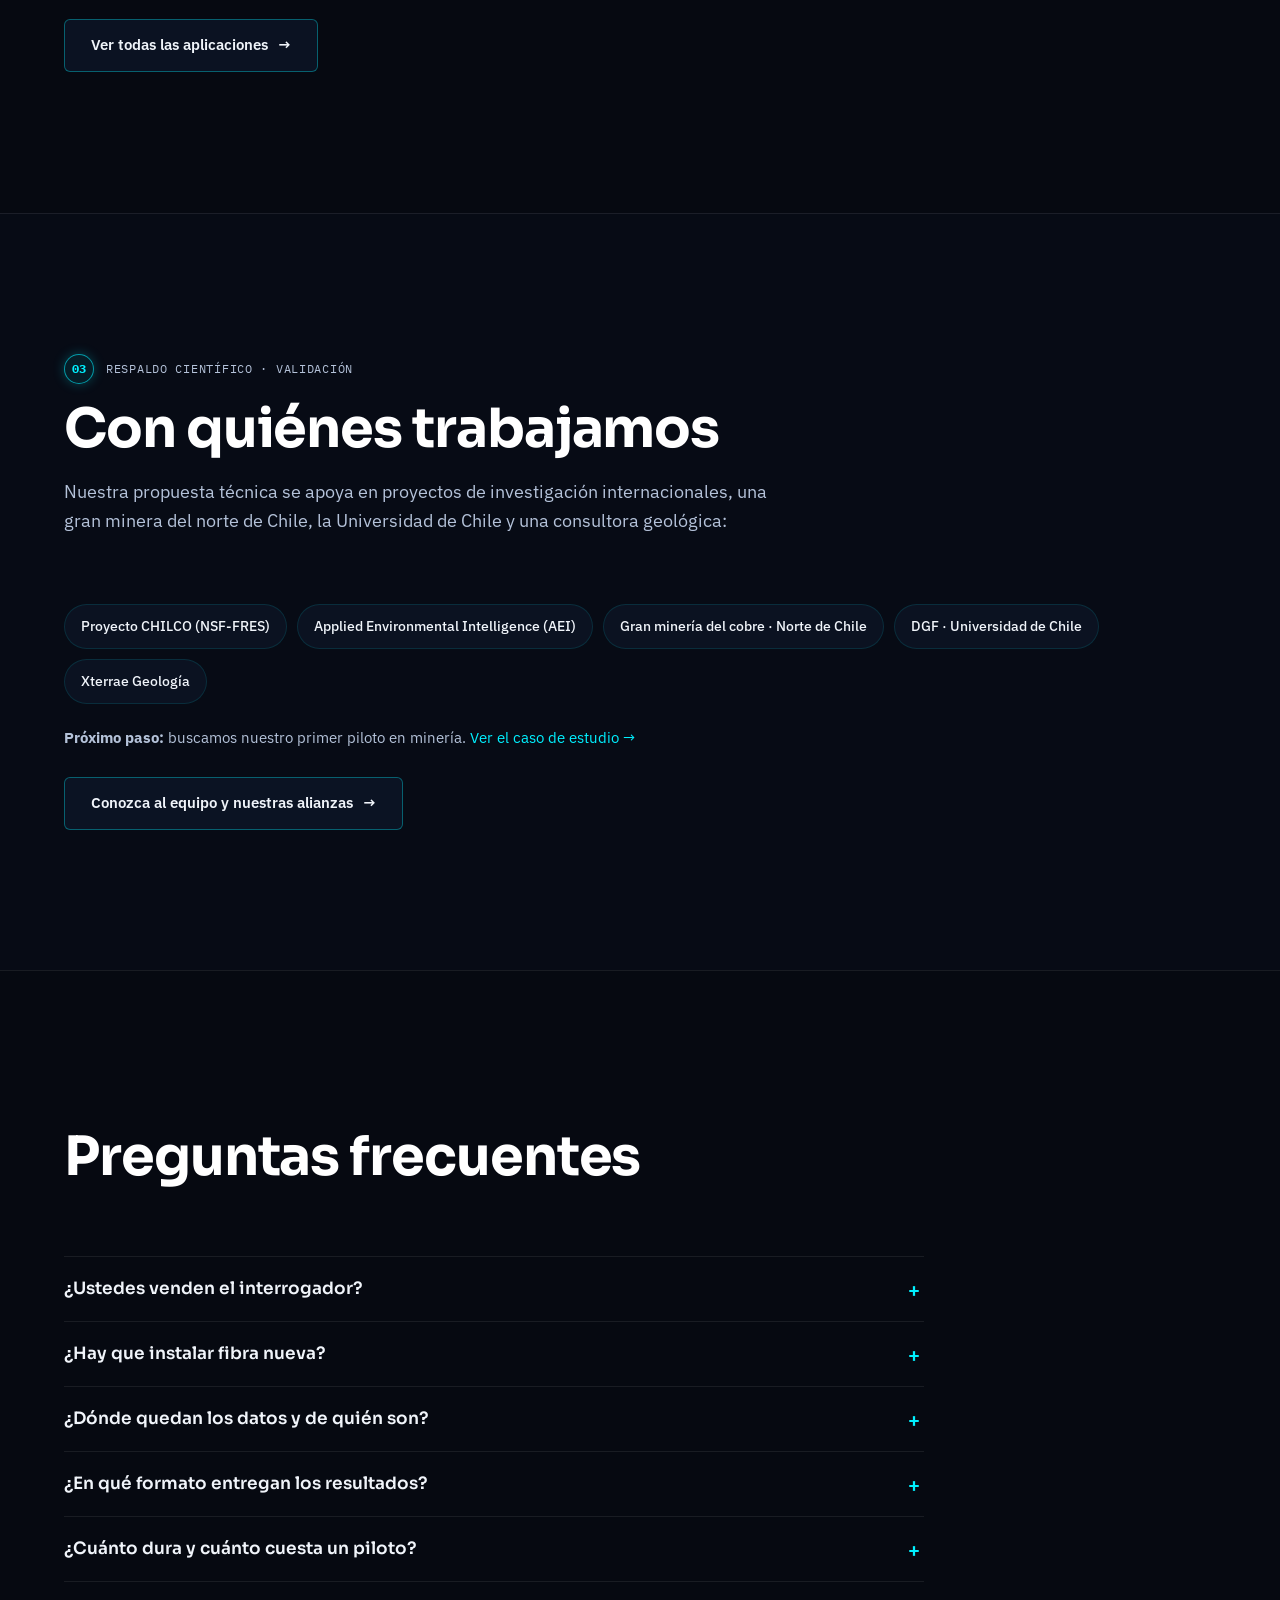
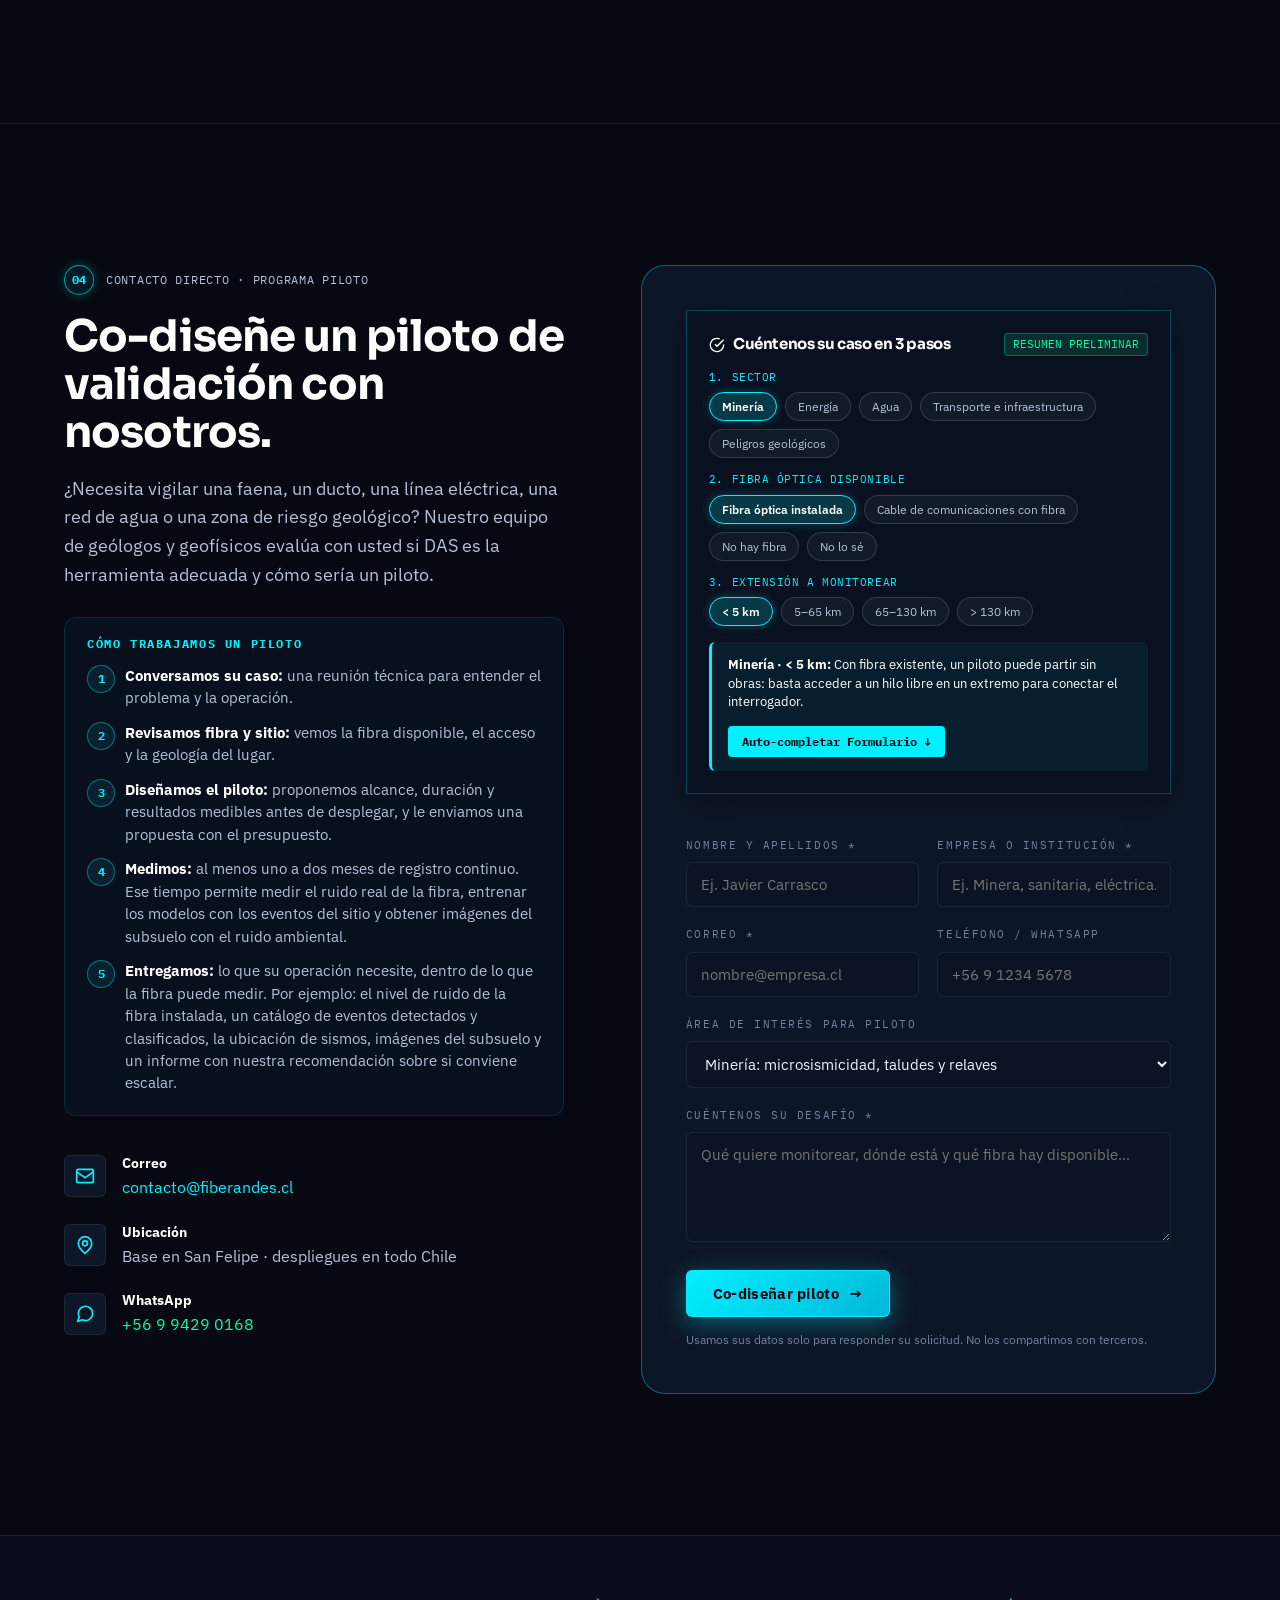
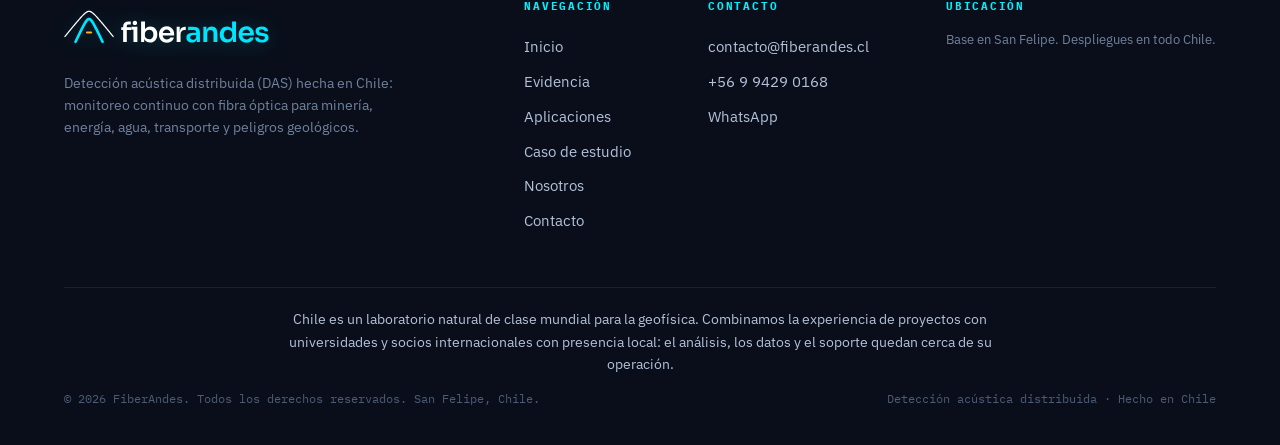
==== commit 1b4dc089: "fix(hero): say the pulses are infrared laser light DAS needs a coherent laser source; "infrared" alo" ====
--- a/index.html
+++ b/index.html
@@ -186,7 +186,7 @@
             <p class="hero-demo-hint">
               <span class="hint-dot"></span>
               <span class="hint-text">
-              <span class="hint-note">Pulsos de luz infrarroja (1550 nm), invisibles al ojo, recorren la fibra.</span>
+              <span class="hint-note">Pulsos de luz l&aacute;ser infrarroja (1550 nm), invisibles al ojo, recorren la fibra.</span>
               <span class="hint-pointer">Mueva el cursor cerca de la fibra: detecta la vibraci&oacute;n, le indica en qu&eacute; kil&oacute;metro ocurri&oacute; y qu&eacute; fue.</span>
               <span class="hint-touch">Toque cerca de la fibra: detecta la vibraci&oacute;n, le indica en qu&eacute; kil&oacute;metro ocurri&oacute; y qu&eacute; fue.</span>
               </span>
@@ -732,7 +732,7 @@
   </div>
 
   <!-- Scripts -->
-  <script src="js/i18n.js?v=20261021_01"></script>
+  <script src="js/i18n.js?v=20261021_02"></script>
   <script src="js/hero-canvas.js?v=20261021_02"></script>
   <script src="js/app.js?v=20261020_02"></script>
 </body>
